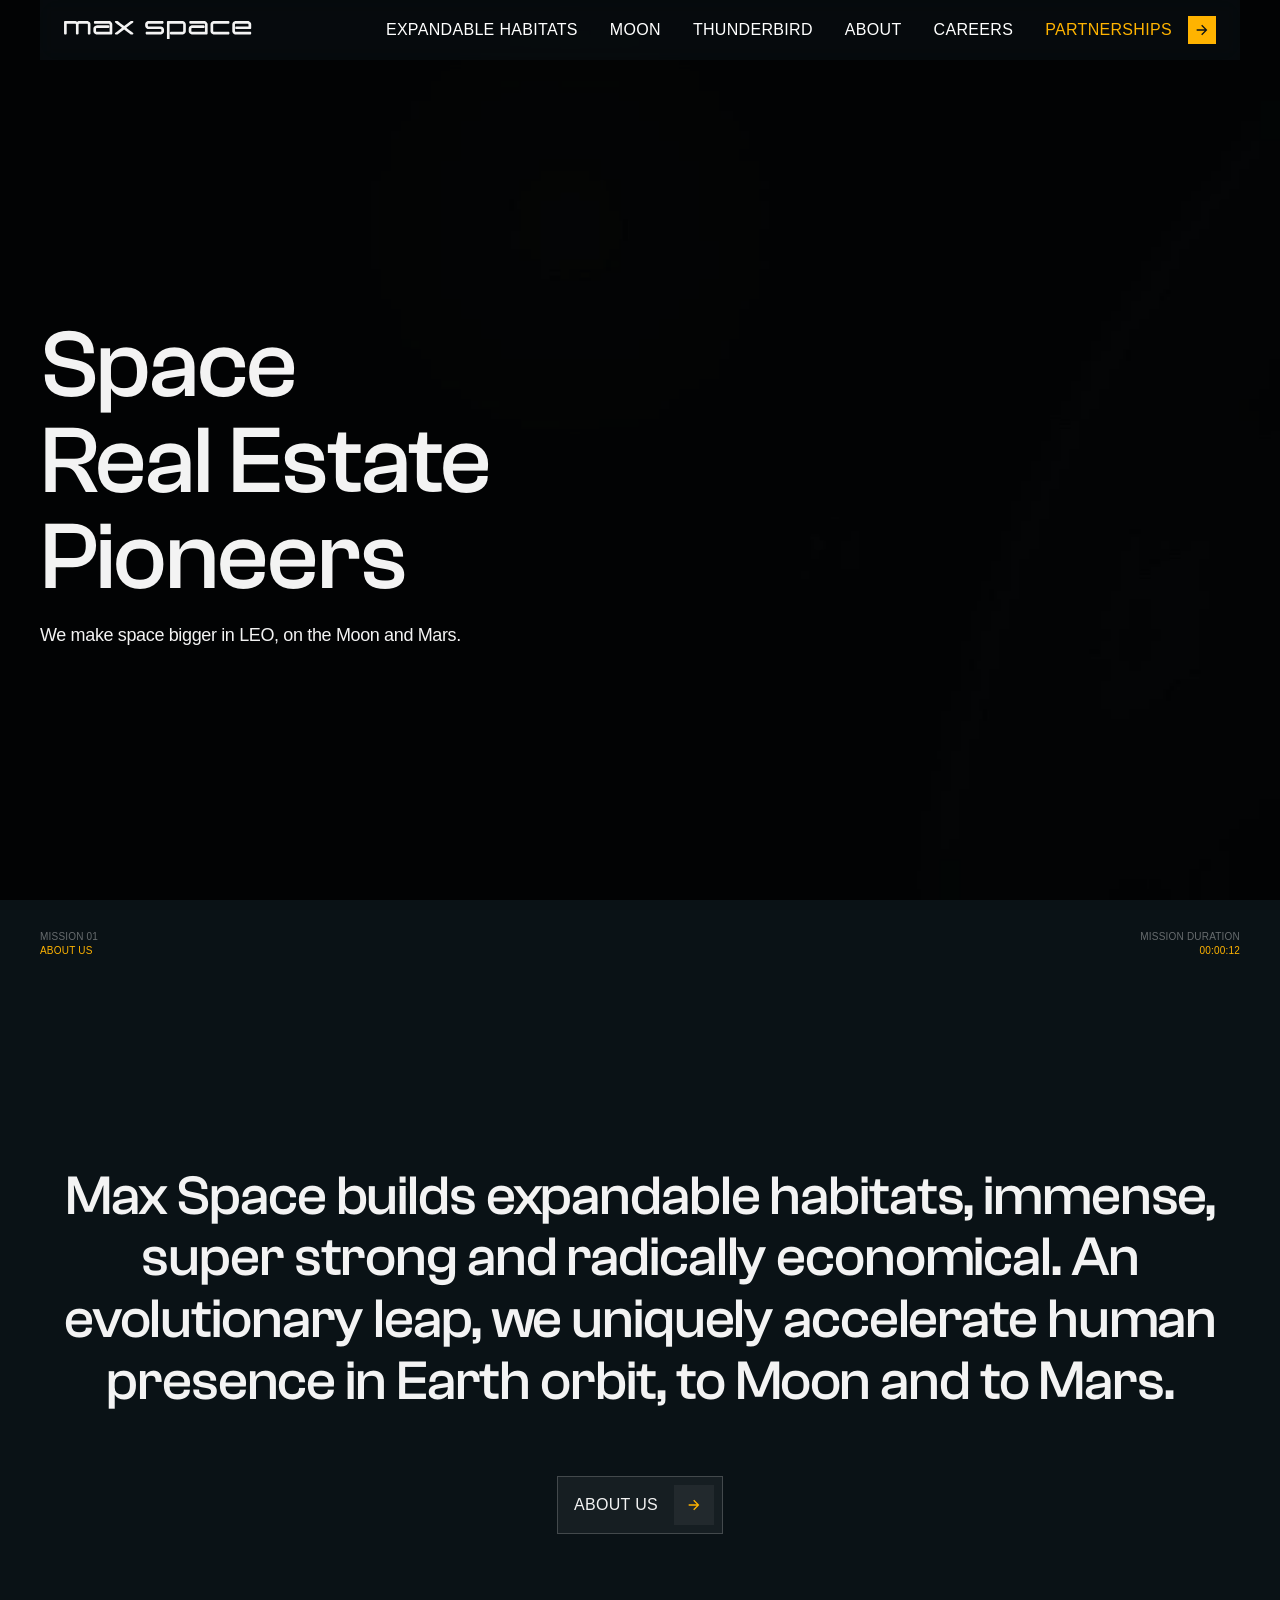
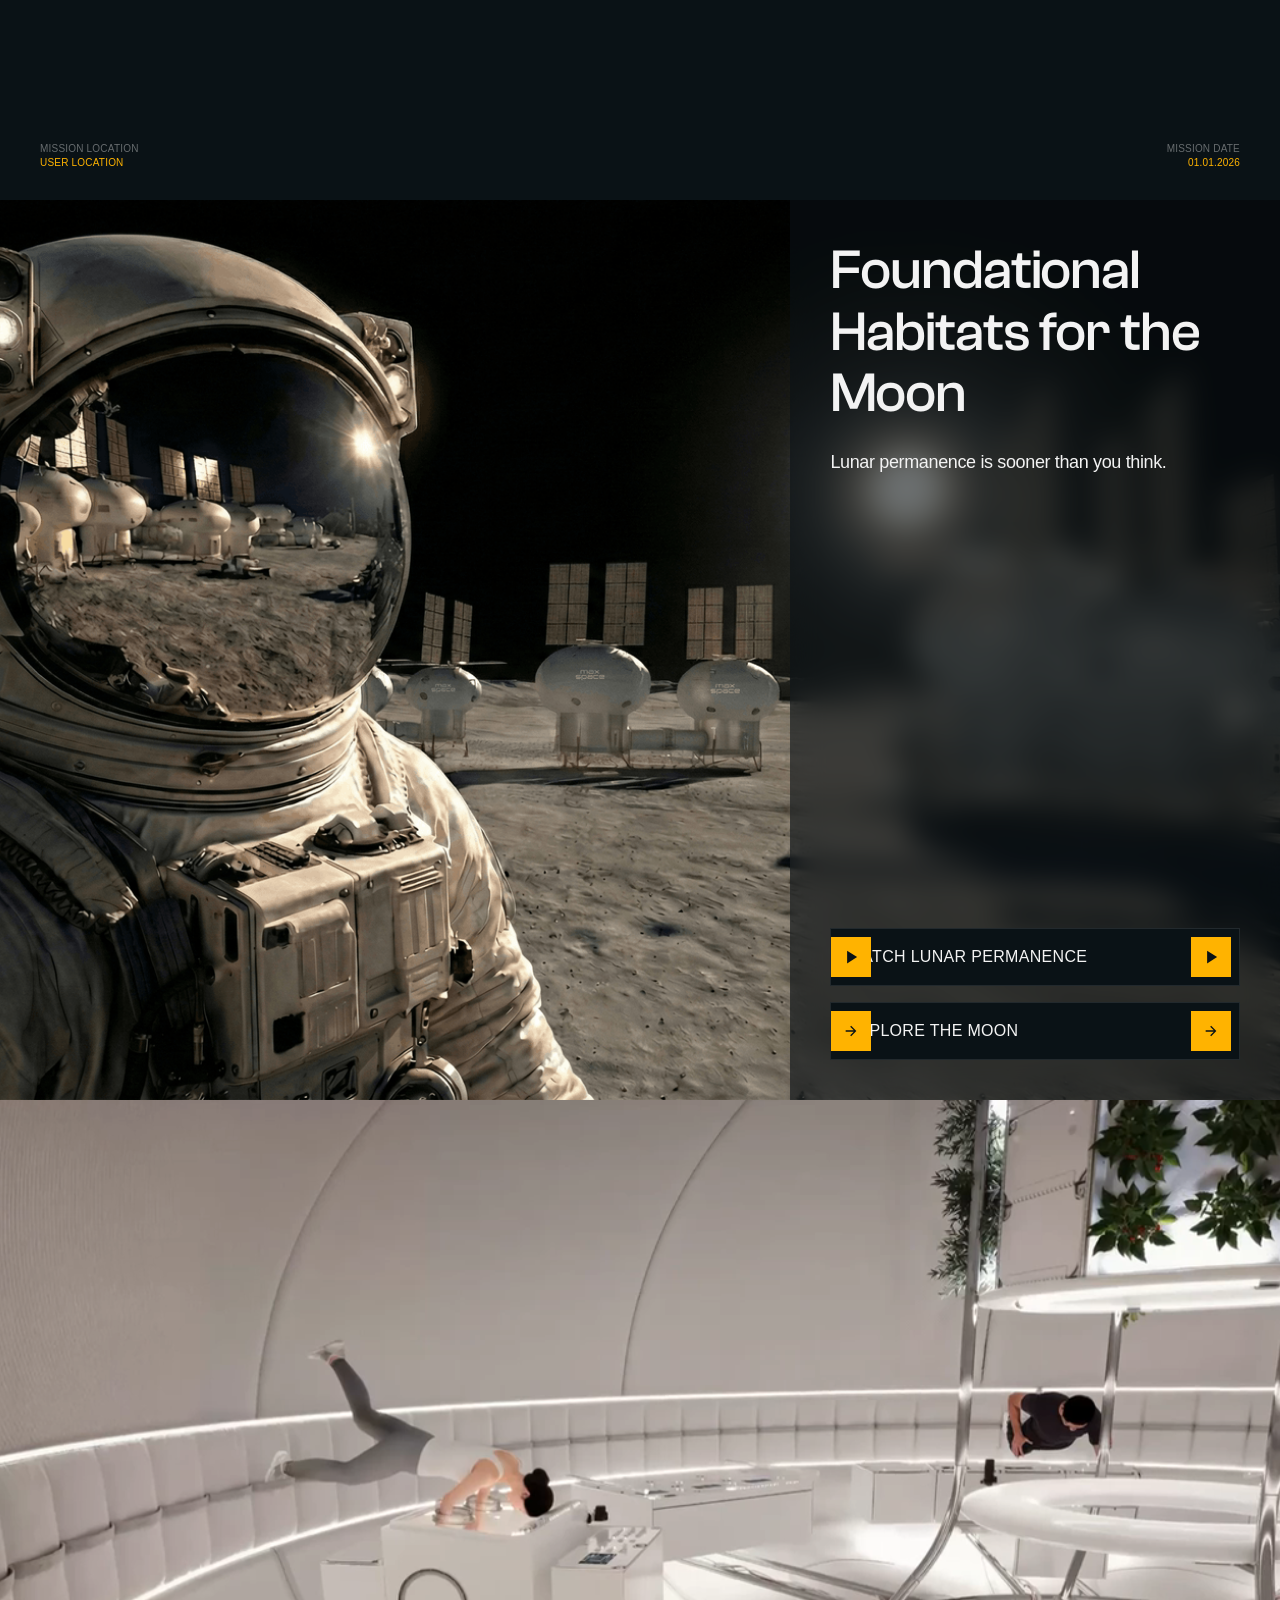
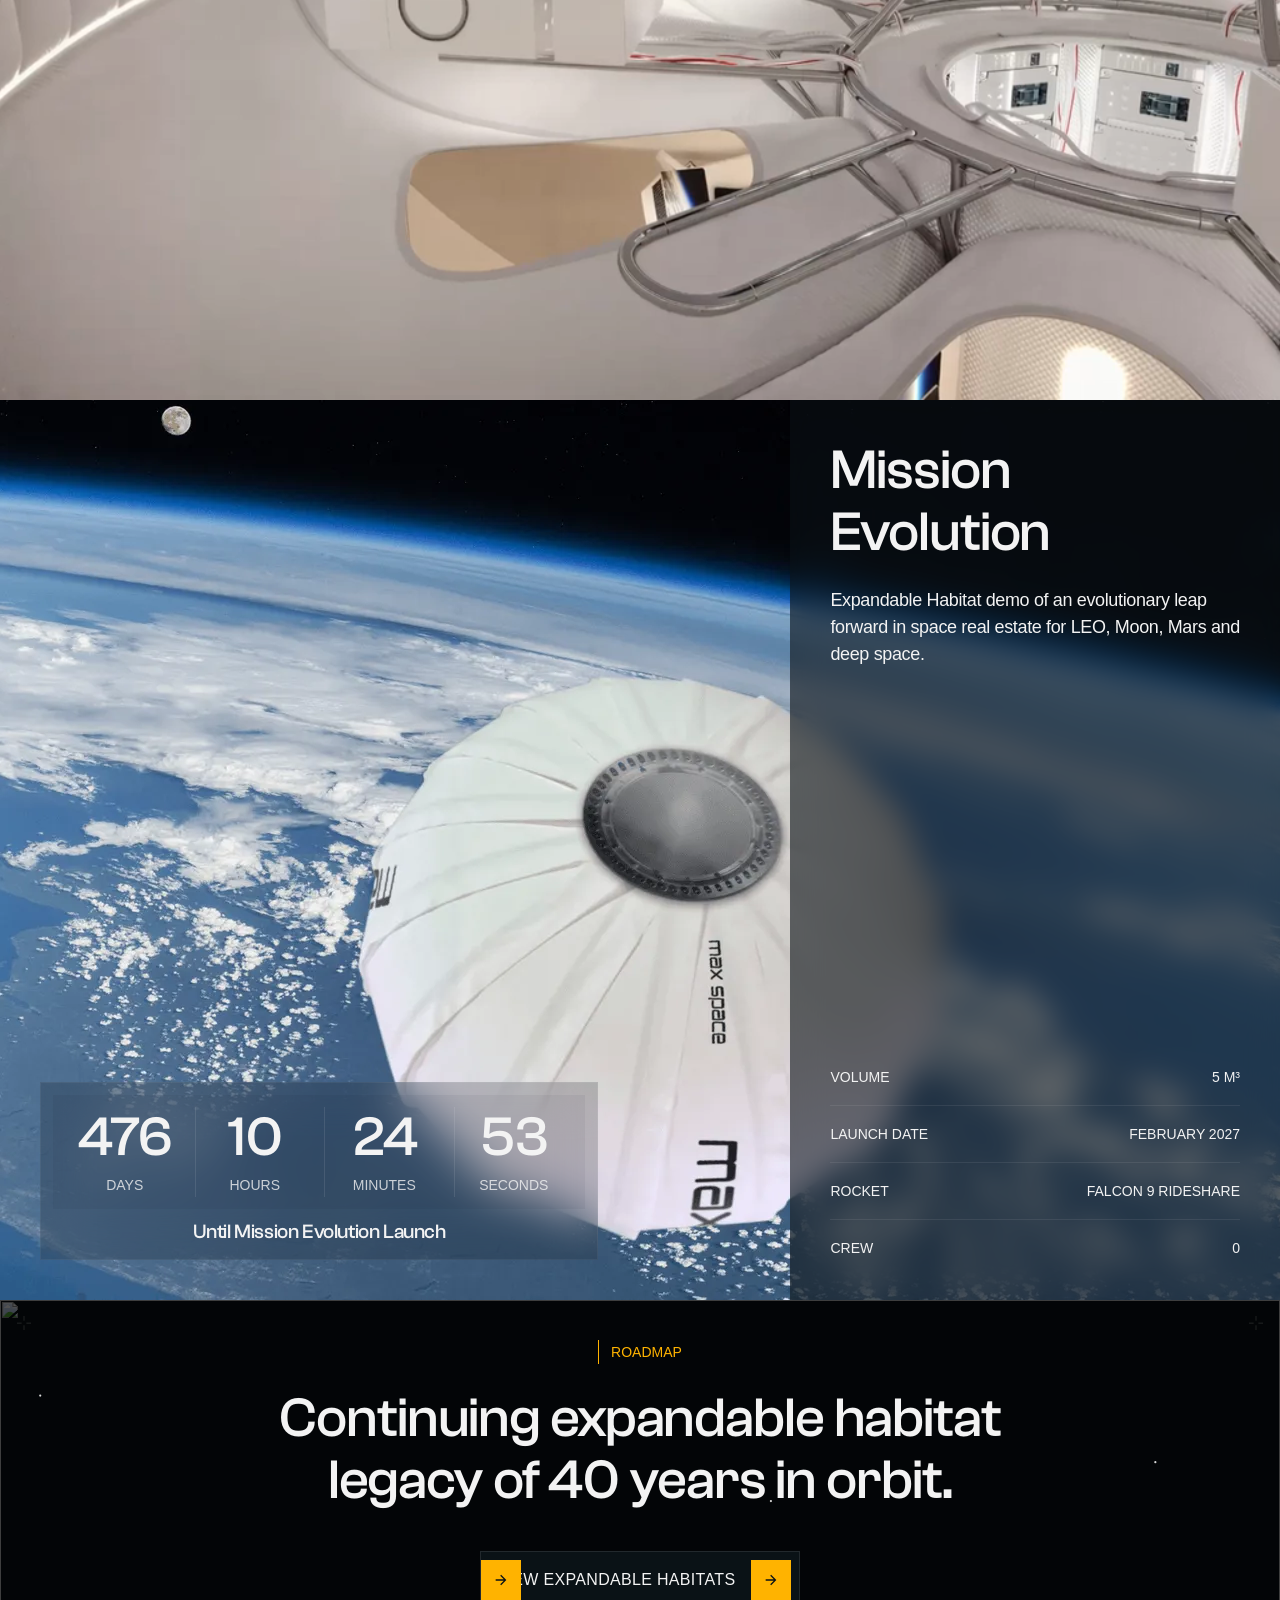
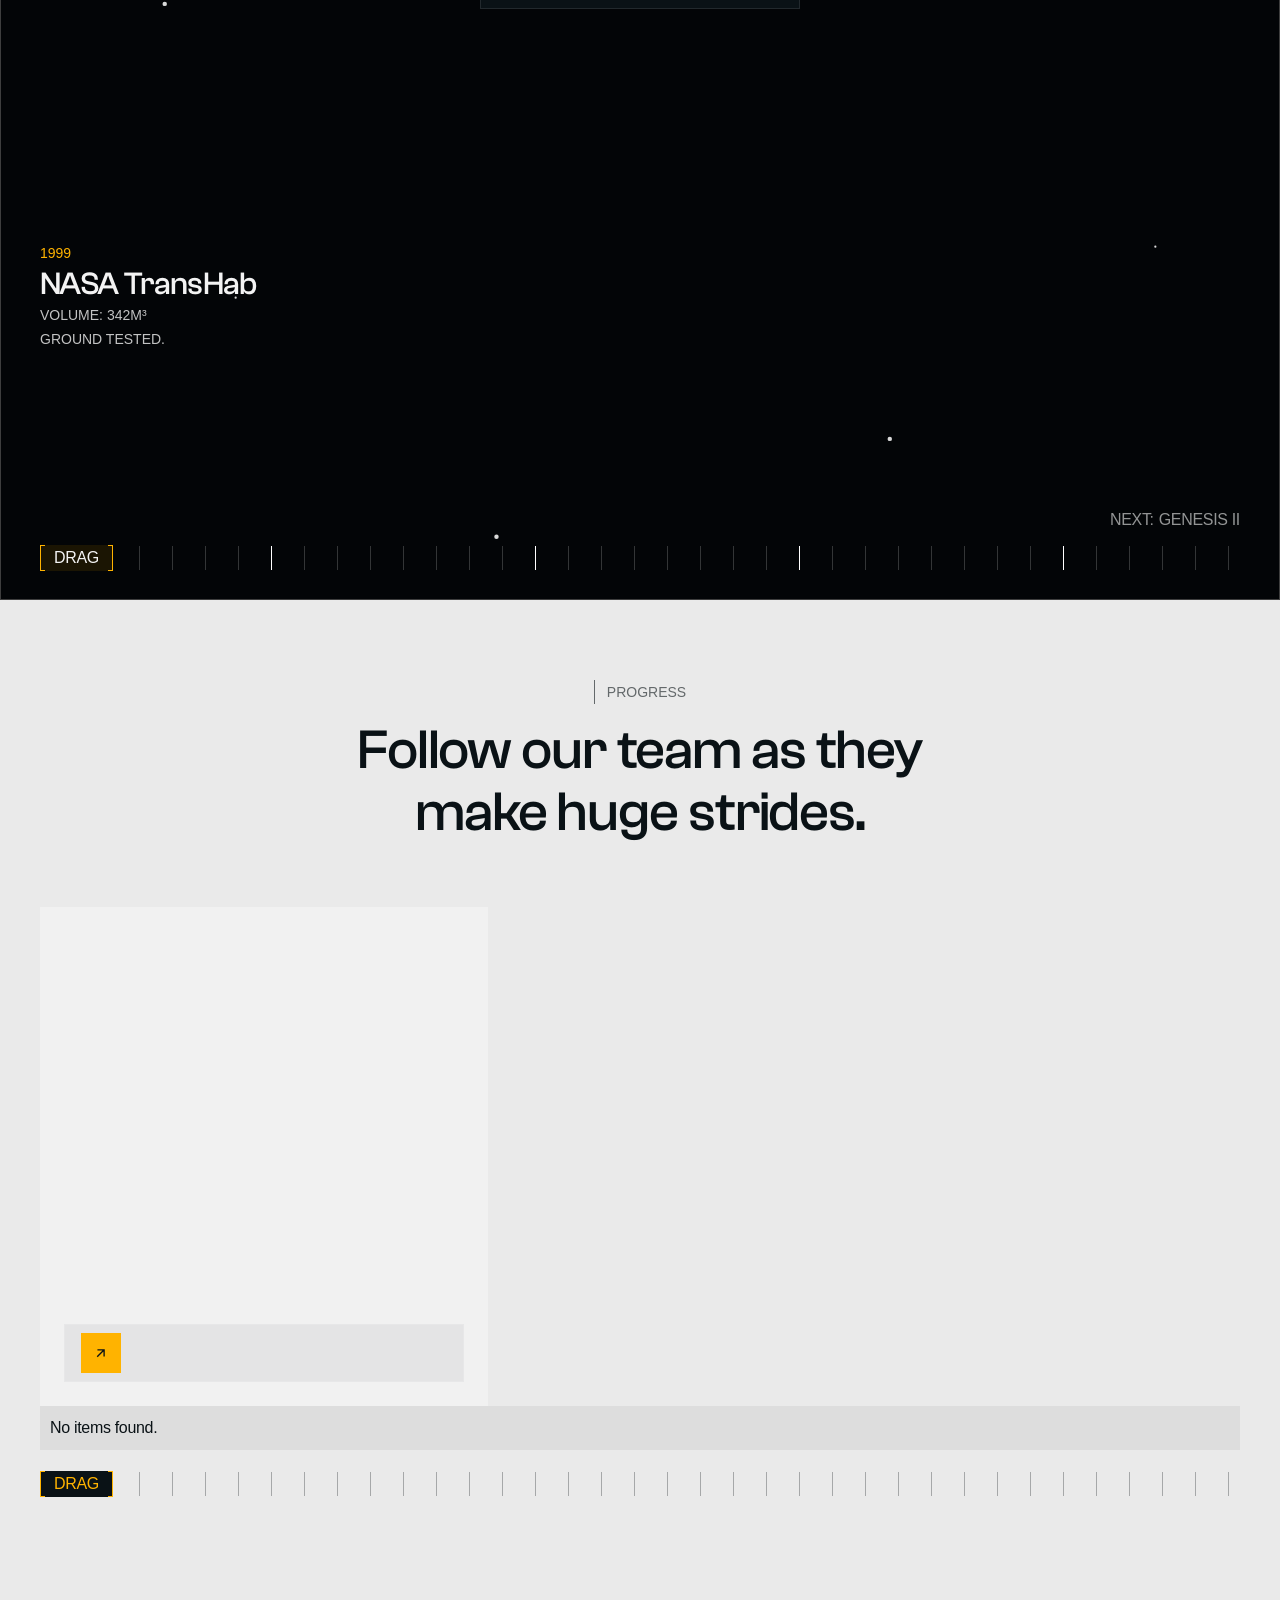
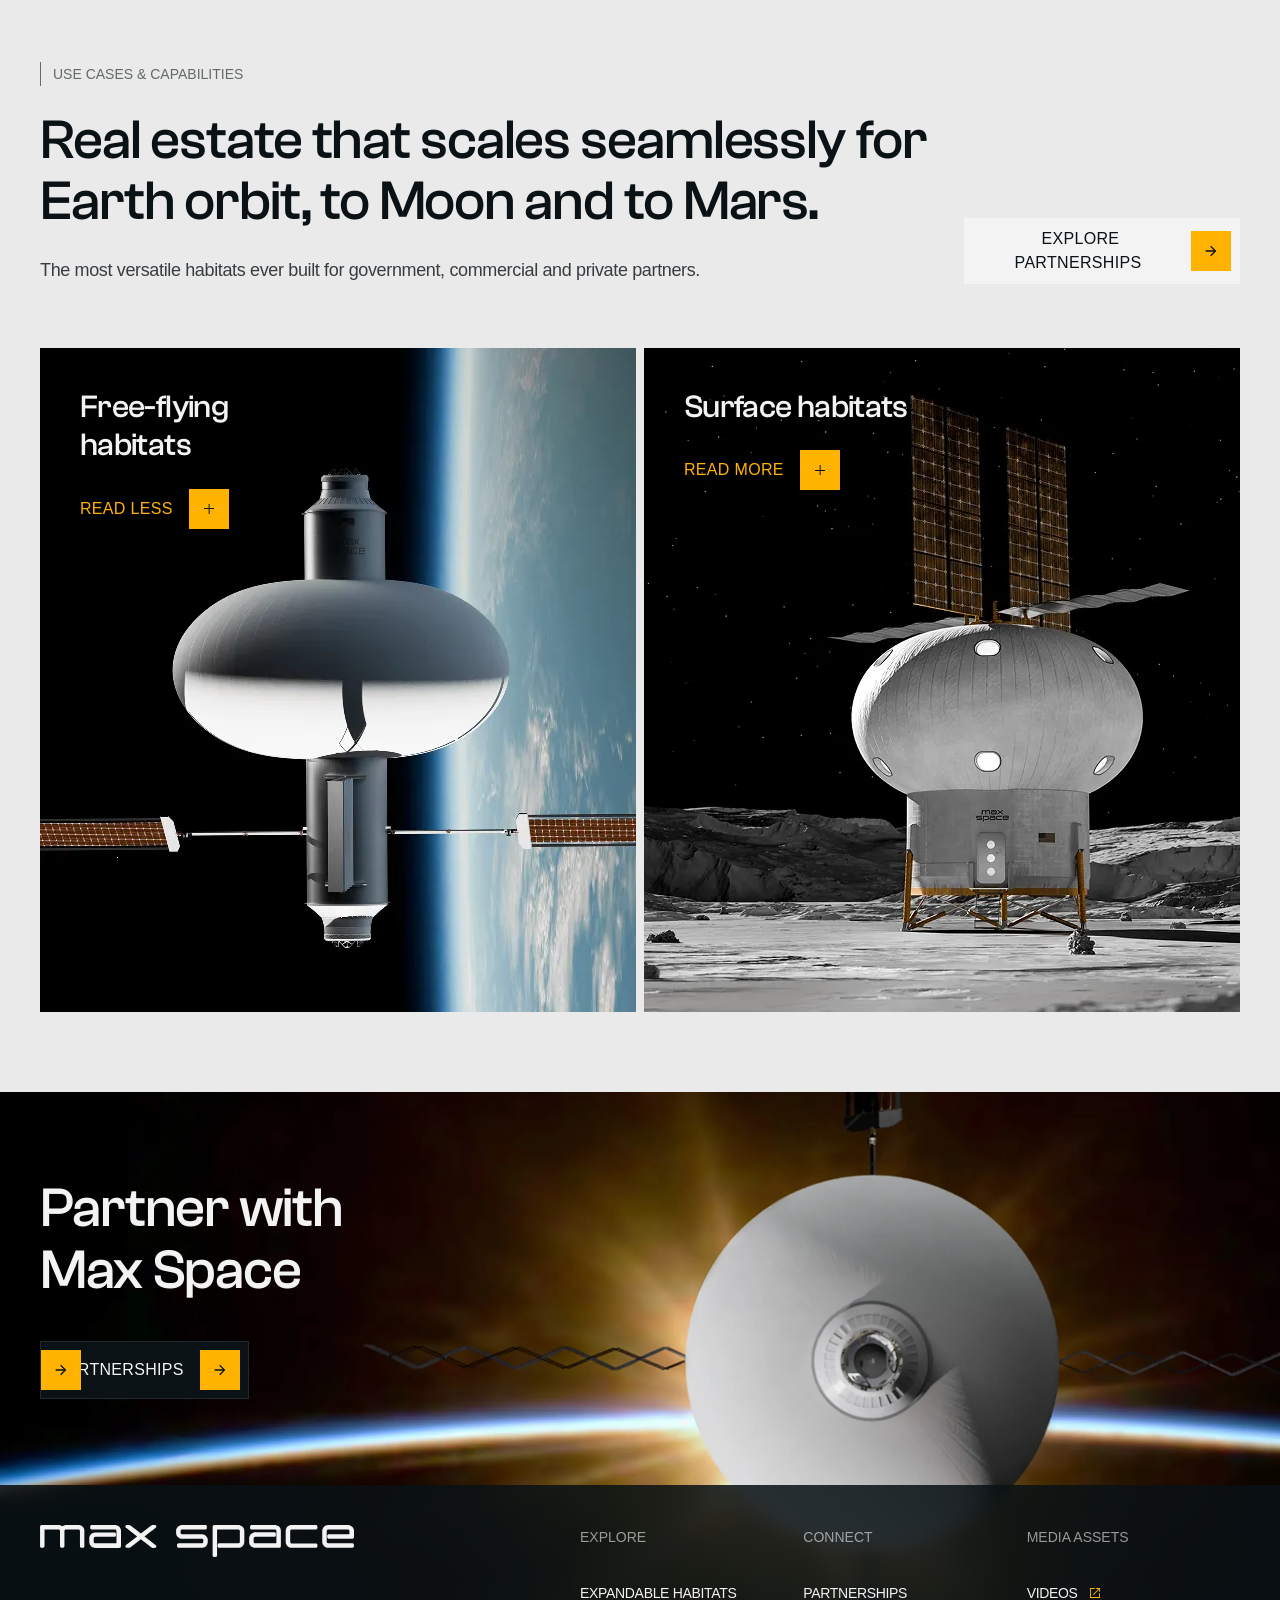
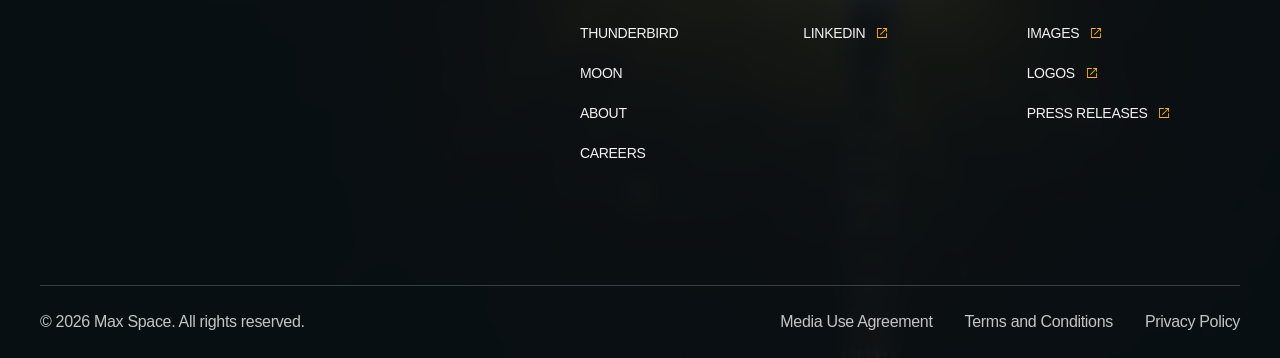
==== index.html @ 7fbaecd7 "Prepare Max Space Webflow export for Vercel" ====
<!DOCTYPE html><!--  This site was created in Webflow. https://webflow.com  --><!--  Last Published: Thu Jun 25 2026 14:49:27 GMT+0000 (Coordinated Universal Time)  -->
<html data-wf-page="690226e2c345fbfaa3d9b193" data-wf-site="690226e2c345fbfaa3d9b197" lang="en">
<head>
  <meta charset="utf-8">
  <title>Space Real Estate for LEO, Moon &amp; Mars | Max Space</title>
  <meta content="Max Space pioneers space real estate for LEO, Moon, and Mars. Its expandable habitats unlock massive habitable volume with radical economy." name="description">
  <meta content="Space Real Estate for LEO, Moon &amp; Mars | Max Space" property="og:title">
  <meta content="Max Space pioneers space real estate for LEO, Moon, and Mars. Its expandable habitats unlock massive habitable volume with radical economy." property="og:description">
  <meta content="https://cdn.prod.website-files.com/690226e2c345fbfaa3d9b197/694098cbd61cddf086d4fb40_Opengraph.png" property="og:image">
  <meta content="Space Real Estate for LEO, Moon &amp; Mars | Max Space" name="twitter:title">
  <meta content="Max Space pioneers space real estate for LEO, Moon, and Mars. Its expandable habitats unlock massive habitable volume with radical economy." name="twitter:description">
  <meta property="og:type" content="website">
  <meta content="summary_large_image" name="twitter:card">
  <meta content="width=device-width, initial-scale=1" name="viewport">
  <meta content="Webflow" name="generator">
  <link href="/css/normalize.css" rel="stylesheet" type="text/css">
  <link href="/css/webflow.css" rel="stylesheet" type="text/css">
  <link href="/css/max-space.webflow.css" rel="stylesheet" type="text/css">
  <link href="https://fonts.googleapis.com" rel="preconnect">
  <link href="https://fonts.gstatic.com" rel="preconnect" crossorigin="anonymous">
  <script src="https://ajax.googleapis.com/ajax/libs/webfont/1.6.26/webfont.js" type="text/javascript"></script>
  <script type="text/javascript">WebFont.load({  google: {    families: ["Inter:300,400,500,600,700","Space Mono:300,400,500,600,700"]  }});</script>
  <script type="text/javascript">!function(o,c){var n=c.documentElement,t=" w-mod-";n.className+=t+"js",("ontouchstart"in o||o.DocumentTouch&&c instanceof DocumentTouch)&&(n.className+=t+"touch")}(window,document);</script>
  <link href="/images/favicon.png" rel="shortcut icon" type="image/x-icon">
  <link href="/images/webclip.png" rel="apple-touch-icon">
  <link rel="stylesheet" href="https://unpkg.com/lenis@1.1.20/dist/lenis.css">
  <script src="https://unpkg.com/lenis@1.1.20/dist/lenis.min.js"></script>
  <style>
.swiper-button-lock{
display:none;
}
</style><!--  [Attributes by Finsweet] Number Count  -->
  <script defer="" src="https://cdn.jsdelivr.net/npm/@finsweet/attributes-numbercount@1/numbercount.js"></script>
  <script src="https://unpkg.com/@rive-app/canvas@2.11.0"></script>
  <link rel="stylesheet" href="https://cdn.jsdelivr.net/npm/swiper@11/swiper-bundle.min.css">
</head>
<body>
  <div class="contact-modal">
    <div class="contact-modal_box">
      <div class="contact-modal_link-wrapper">
        <h3 class="text-color-black">Contact</h3>
        <a href="mailto:partnerships@getmaxspace.com" class="contact-modal_link w-inline-block">
          <div class="contact-link-icon">
            <div class="icon-16x16 w-embed"><svg width="16" height="16" viewbox="0 0 16 16" fill="none" xmlns="http://www.w3.org/2000/svg">
                <path d="M1.99992 2H13.9999C14.3681 2 14.6666 2.29848 14.6666 2.66667V13.3333C14.6666 13.7015 14.3681 14 13.9999 14H1.99992C1.63173 14 1.33325 13.7015 1.33325 13.3333V2.66667C1.33325 2.29848 1.63173 2 1.99992 2ZM13.3333 4.82528L8.04778 9.55867L2.66659 4.81063V12.6667H13.3333V4.82528ZM3.00756 3.33333L8.04118 7.77467L13.0006 3.33333H3.00756Z" fill="#0A1216" fill-opacity="0.8"></path>
              </svg></div>
          </div>
          <div>partnerships@getmaxspace.com</div>
        </a>
      </div>
      <a data-wf--button--variant="black" data-w-id="87d012ed-ae08-1ca2-94eb-9e1f76463879" href="mailto:partnerships@getmaxspace.com" class="button w-variant-fd28c3c5-9e05-a622-783b-8019a6829ff4 w-inline-block">
        <div class="button-text">email us</div>
        <div class="button-icon-wrapper w-variant-fd28c3c5-9e05-a622-783b-8019a6829ff4 is-1">
          <div class="button-icon w-embed"><svg width="100%" height="100%" viewbox="0 0 16 16" fill="none" xmlns="http://www.w3.org/2000/svg">
              <path d="M10.7804 7.33131L7.20442 3.75531L8.14722 2.8125L13.3327 7.99798L8.14722 13.1834L7.20442 12.2406L10.7804 8.66465H2.66602V7.33131H10.7804Z" fill="currentColor"></path>
            </svg></div>
        </div>
        <div class="button-icon-wrapper w-variant-fd28c3c5-9e05-a622-783b-8019a6829ff4 is-2">
          <div class="button-icon w-embed"><svg width="100%" height="100%" viewbox="0 0 16 16" fill="none" xmlns="http://www.w3.org/2000/svg">
              <path d="M10.7804 7.33131L7.20442 3.75531L8.14722 2.8125L13.3327 7.99798L8.14722 13.1834L7.20442 12.2406L10.7804 8.66465H2.66602V7.33131H10.7804Z" fill="currentColor"></path>
            </svg></div>
        </div>
      </a>
      <div data-w-id="62286950-5e8d-cf3c-e355-ba0666c65eef" class="contact-modal_close-button">
        <div class="button-icon w-embed"><svg width="16" height="16" viewbox="0 0 16 16" fill="none" xmlns="http://www.w3.org/2000/svg">
            <path d="M7.99923 7.05767L11.2991 3.75781L12.2419 4.70062L8.94203 8.00047L12.2419 11.3003L11.2991 12.2431L7.99923 8.94327L4.69941 12.2431L3.75659 11.3003L7.05643 8.00047L3.75659 4.70062L4.69941 3.75781L7.99923 7.05767Z" fill="black"></path>
          </svg></div>
      </div>
    </div>
  </div>
  <div class="page-wrapper">
    <div class="global-styles w-embed">
      <style>
/* Make text look crisper and more legible in all browsers */
body {
  -webkit-font-smoothing: antialiased;
  -moz-osx-font-smoothing: grayscale;
  font-smoothing: antialiased;
  text-rendering: optimizeLegibility;
}
/* Focus state style for keyboard navigation for the focusable elements */
*[tabindex]:focus-visible,
  input[type="file"]:focus-visible {
   outline: 0.125rem solid #4d65ff;
   outline-offset: 0.125rem;
}
/* Set color style to inherit */
.inherit-color * {
    color: inherit;
}
/* Get rid of top margin on first element in any rich text element */
.w-richtext > :not(div):first-child, .w-richtext > div:first-child > :first-child {
  margin-top: 0 !important;
}
/* Get rid of bottom margin on last element in any rich text element */
.w-richtext>:last-child, .w-richtext ol li:last-child, .w-richtext ul li:last-child {
	margin-bottom: 0 !important;
}
/* Make sure containers never lose their center alignment */
.container-medium,.container-small, .container-large {
	margin-right: auto !important;
  margin-left: auto !important;
}
/* 
Make the following elements inherit typography styles from the parent and not have hardcoded values. 
Important: You will not be able to style for example "All Links" in Designer with this CSS applied.
Uncomment this CSS to use it in the project. Leave this message for future hand-off.
*/
/*
a,
.w-input,
.w-select,
.w-tab-link,
.w-nav-link,
.w-dropdown-btn,
.w-dropdown-toggle,
.w-dropdown-link {
  color: inherit;
  text-decoration: inherit;
  font-size: inherit;
}
*/
/* Apply "..." after 3 lines of text */
.text-style-3lines {
	display: -webkit-box;
	overflow: hidden;
	-webkit-line-clamp: 3;
	-webkit-box-orient: vertical;
}
/* Apply "..." after 2 lines of text */
.text-style-2lines {
	display: -webkit-box;
	overflow: hidden;
	-webkit-line-clamp: 2;
	-webkit-box-orient: vertical;
}
/* These classes are never overwritten */
.hide {
  display: none !important;
}
@media screen and (max-width: 991px) {
    .hide, .hide-tablet {
        display: none !important;
    }
}
  @media screen and (max-width: 767px) {
    .hide-mobile-landscape{
      display: none !important;
    }
}
  @media screen and (max-width: 479px) {
    .hide-mobile{
      display: none !important;
    }
}
.margin-0 {
  margin: 0rem !important;
}
.padding-0 {
  padding: 0rem !important;
}
.spacing-clean {
padding: 0rem !important;
margin: 0rem !important;
}
.margin-top {
  margin-right: 0rem !important;
  margin-bottom: 0rem !important;
  margin-left: 0rem !important;
}
.padding-top {
  padding-right: 0rem !important;
  padding-bottom: 0rem !important;
  padding-left: 0rem !important;
}
.margin-right {
  margin-top: 0rem !important;
  margin-bottom: 0rem !important;
  margin-left: 0rem !important;
}
.padding-right {
  padding-top: 0rem !important;
  padding-bottom: 0rem !important;
  padding-left: 0rem !important;
}
.margin-bottom {
  margin-top: 0rem !important;
  margin-right: 0rem !important;
  margin-left: 0rem !important;
}
.padding-bottom {
  padding-top: 0rem !important;
  padding-right: 0rem !important;
  padding-left: 0rem !important;
}
.margin-left {
  margin-top: 0rem !important;
  margin-right: 0rem !important;
  margin-bottom: 0rem !important;
}
.padding-left {
  padding-top: 0rem !important;
  padding-right: 0rem !important;
  padding-bottom: 0rem !important;
}
.margin-horizontal {
  margin-top: 0rem !important;
  margin-bottom: 0rem !important;
}
.padding-horizontal {
  padding-top: 0rem !important;
  padding-bottom: 0rem !important;
}
.margin-vertical {
  margin-right: 0rem !important;
  margin-left: 0rem !important;
}
.padding-vertical {
  padding-right: 0rem !important;
  padding-left: 0rem !important;
}
.roadmap-item.is-active .roadmap-item_bullet{
border: 1px solid var(--_colors---white);
}
.drag-pagination.is-white .drag-pagination_line{
background: var(--_colors---white-20);
}
.drag-pagination.is-white .drag-pagination_line:nth-child(1) {
  background: white;
}
.drag-pagination.is-white .drag-pagination_line:nth-child(8n + 1) {
  background: white;
}
ul.use-cases_card-list li::marker {
  color: var(--_colors---primary); /* Changes the bullet color to red */
  font-size: 1.5em; /* Increases the bullet size by 50% relative to the list item's font size */
}
use-cases_card:hover .read-more-button .icon.is-2{
transform: translate(-50%,-50%), rotateZ(90deg);
}
a{
color: unset;
text-decoration: unset;
}
.nav_container[style="background-color: rgba(0, 0, 0, 0)"] {
  /* your new styles go here */
  backdrop-filter: blur(0px);
}
.swiper-button-disabled{
opacity: 0.6;
}
</style>
      <style>
/*
  :root {
    --font-from: 24;
    --font-to: 30;
    --vw-from: calc(2560 / 100);
    --vw-to: calc(3200 / 100);
    --coefficient: calc((var(--font-to) - var(--font-from)) / (var(--vw-to) - var(--vw-from)));
    --base: calc((var(--font-from) - var(--vw-from) * var(--coefficient)) / 16);
  }
  html {
    font-size: calc(var(--base) * 1rem + var(--coefficient) * 1vw);
  }
  @media screen and (max-width: 2560px) {
    :root {
      --font-from: 18;
      --font-to: 24;
      --vw-from: calc(1920 / 100);
      --vw-to: calc(2560 / 100);
      }
  }
  @media screen and (max-width: 1920px) {
    :root {
      --font-from: 16;
      --font-to: 18;
      --vw-from: calc(1440 / 100);
      --vw-to: calc(1920 / 100);
      }
  }
  @media screen and (max-width: 1440px) {
    :root {
      --font-from: 14;
      --font-to: 16;
      --vw-from: calc(1280 / 100);
      --vw-to: calc(1440 / 100);
      }
  }
  @media screen and (max-width: 1280px) {
    :root {
      --font-from: 12;
      --font-to: 14;
      --vw-from: calc(768 / 100);
      --vw-to: calc(1280 / 100);
      }
  }
  @media screen and (max-width: 768px) {
    :root {
      --font-from: 14;
      --font-to: 16;
      --vw-from: calc(375 / 100);
      --vw-to: calc(768 / 100);
      }
  }
  @media screen and (max-width: 375px) {
    :root {
      --font-from: 12;
      --font-to: 16;
      --vw-from: calc(1 / 100);
      --vw-to: calc(375 / 100);
      }
  }
  */
</style>
    </div>
    <div class="w-embed">
      <style>
@media screen and (max-width: 1400px) {
  .drag-pagination-wrapper {
    display: flex;
  }
}
/*
@media screen and (min-width: 1440px) {
  .home-progress_list-wrapper.swiper-wrapper {
    display: flex;
    justify-content: center;
    align-items: center;
  }
}
*/
</style>
    </div>
    <div class="nav_fixed">
      <div data-w-id="396176c6-906a-9f74-c6d0-8a4663dfdea9" data-animation="default" data-collapse="medium" data-duration="400" data-easing="ease" data-easing2="ease" role="banner" class="nav_component w-nav">
        <div class="nav_container">
          <a href="/index.html" aria-current="page" class="nav_brand w-inline-block w--current">
            <div class="nav_brand-logo w-embed"><svg width="100%" height="100%" viewbox="0 0 189 19" fill="none" xmlns="http://www.w3.org/2000/svg">
                <path d="M118.951 0.00195312C119.133 0.00693026 119.314 0.0237047 119.494 0.0507812C119.554 0.0590471 119.615 0.0688356 119.676 0.0820312C120.439 0.242082 121.128 0.650114 121.635 1.24316C122.108 1.77982 122.398 2.45293 122.465 3.16504C122.471 3.25547 122.478 3.35466 122.483 3.45898L122.498 3.78613V9.78613C122.496 10.0084 122.484 10.2388 122.461 10.4727C122.453 10.5657 122.439 10.6584 122.421 10.75C122.281 11.4362 121.939 12.065 121.438 12.5547C120.938 13.0442 120.302 13.3727 119.613 13.4971C119.339 13.543 119.061 13.5668 118.783 13.5684H107.953C107.767 13.5684 107.576 13.5537 107.41 13.5537C107.225 13.5464 107.047 13.4834 106.897 13.374C106.772 13.2855 106.67 13.1682 106.599 13.0322C106.528 12.8965 106.49 12.7459 106.489 12.5928V11.8242C106.492 11.6753 106.529 11.5286 106.6 11.3975C106.676 11.2549 106.788 11.1341 106.924 11.0469C107.06 10.9598 107.216 10.9089 107.377 10.8994H107.458C107.606 10.8861 107.754 10.8867 107.92 10.8867H118.773C118.881 10.8903 118.989 10.8846 119.097 10.8711C119.289 10.8408 119.465 10.7452 119.595 10.5996C119.724 10.454 119.798 10.2678 119.806 10.0732V3.71484C119.808 3.6066 119.8 3.49844 119.782 3.3916C119.777 3.36505 119.766 3.33935 119.766 3.31445C119.743 3.22949 119.706 3.14847 119.659 3.07422C119.648 3.05607 119.634 3.03965 119.621 3.02148C119.55 2.92677 119.46 2.84836 119.355 2.79297C119.251 2.73762 119.136 2.70663 119.018 2.70117H106.155V18.0293C106.156 18.1565 106.131 18.2828 106.083 18.4004C106.035 18.5179 105.964 18.6247 105.874 18.7148C105.784 18.805 105.677 18.8769 105.56 18.9258C105.442 18.9746 105.317 18.9998 105.189 19H104.435C104.271 18.9984 104.109 18.9547 103.968 18.8721C103.826 18.7894 103.708 18.6712 103.626 18.5293C103.539 18.3774 103.492 18.206 103.488 18.0312V1.45117C103.488 1.27707 103.503 1.11113 103.503 0.945312V0.908203C103.517 0.674573 103.616 0.454086 103.782 0.289062C103.948 0.12419 104.169 0.0260254 104.402 0.0136719H104.416C104.585 0.00205477 104.758 0.00195312 104.938 0.00195312H118.951ZM44.7256 0.00390625C45.074 -0.00975208 45.4231 0.0180035 45.7646 0.0878906C46.3709 0.220134 46.9318 0.510003 47.3906 0.927734C47.8493 1.3454 48.1896 1.87671 48.3779 2.46777C48.3961 2.52904 48.4112 2.58081 48.4277 2.63379C48.5122 2.91966 48.5516 3.21766 48.543 3.51562V5.97852L48.541 12.1641V12.3301C48.5443 12.647 48.5475 13.0054 48.2539 13.3008C48.1696 13.3874 48.0684 13.456 47.957 13.5029C47.7295 13.5812 47.488 13.6128 47.248 13.5947H33.3418C33.0442 13.5967 32.7465 13.5752 32.4521 13.5312H32.4043C31.725 13.4084 31.0974 13.0877 30.5996 12.6094C30.1018 12.1311 29.7563 11.5167 29.6064 10.8428C29.5799 10.7201 29.5531 10.5759 29.5332 10.4102C29.5182 10.2813 29.511 10.1512 29.5117 10.0215V7.92871C29.5137 7.77501 29.5239 7.62128 29.543 7.46875C29.5562 7.36751 29.5729 7.26911 29.5928 7.17285C29.6127 7.0768 29.6359 6.9824 29.6641 6.88965C29.7893 6.46699 29.9957 6.07217 30.2705 5.72754C30.4333 5.52291 30.6162 5.33499 30.8174 5.16797C31.3588 4.72062 32.0262 4.45299 32.7266 4.40039C32.7929 4.38716 32.8756 4.38672 32.9287 4.38672H44.583C44.7324 4.39158 44.8786 4.43239 45.0088 4.50586C45.0337 4.52078 45.0588 4.53616 45.082 4.55273C45.2028 4.63651 45.3023 4.74757 45.3721 4.87695C45.4419 5.00643 45.4798 5.15081 45.4834 5.29785C45.4933 5.467 45.4941 5.6511 45.4941 5.8418V6.03809C45.4934 6.13796 45.4789 6.23777 45.4521 6.33398C45.3927 6.54091 45.2666 6.72229 45.0938 6.85059C44.9208 6.97889 44.7104 7.04709 44.4951 7.04395H33.4561C33.287 7.04395 33.1046 7.04865 32.8809 7.05859C32.7217 7.07413 32.5719 7.14362 32.457 7.25488C32.3 7.40089 32.2026 7.59992 32.1836 7.81348V9.97656C32.1797 10.0806 32.1918 10.1846 32.2188 10.2852C32.2676 10.4521 32.3667 10.5998 32.5029 10.708C32.6394 10.8162 32.8066 10.8802 32.9805 10.8896H45.8242V3.43457C45.8052 3.24159 45.7178 3.0612 45.5781 2.92676C45.4382 2.79228 45.2543 2.71151 45.0605 2.7002H31.585C31.3859 2.7002 31.188 2.69239 31.0039 2.69238C30.7569 2.68622 30.5212 2.58411 30.3477 2.4082L30.3369 2.39648C30.1697 2.22137 30.0739 1.99014 30.0693 1.74805V1.10938C30.0592 0.958201 30.08 0.805826 30.1309 0.663086C30.1816 0.520568 30.261 0.389912 30.3643 0.279297C30.4149 0.231164 30.4708 0.188081 30.5303 0.151367C30.679 0.0644413 30.8466 0.0140832 31.0186 0.00390625H44.7256ZM67.707 0.00390625H68.8057C68.9473 -0.00234994 69.0891 0.0244308 69.2188 0.0820312C69.3483 0.139632 69.4625 0.226638 69.5527 0.335938C69.6245 0.422682 69.6783 0.522861 69.71 0.630859C69.7416 0.739003 69.7509 0.852982 69.7373 0.964844C69.72 1.09675 69.6758 1.22379 69.6074 1.33789C69.5389 1.4521 69.4472 1.55149 69.3389 1.62891L69.2754 1.67676L69.2529 1.69629L69.2109 1.72852L68.6729 2.1416L68.4678 2.30762L67.0703 3.38281L65.8037 4.35742L62.6406 6.79199L64.1729 7.9707L64.7764 8.43164L65.4404 8.94824L66.1045 9.46387L67.6523 10.667L69.208 11.8652H69.2197L69.2305 11.874C69.3167 11.9385 69.3992 12.0082 69.4766 12.083C69.4931 12.0996 69.5117 12.1178 69.5283 12.1377C69.6087 12.2351 69.666 12.3493 69.6973 12.4717C69.7285 12.5942 69.7329 12.7225 69.709 12.8467C69.6933 12.9647 69.652 13.0783 69.5879 13.1787C69.5511 13.2391 69.5073 13.295 69.457 13.3447C69.4232 13.3767 69.3857 13.4052 69.3467 13.4307C69.2891 13.4703 69.2268 13.5023 69.1611 13.5264C69.0936 13.5499 69.0234 13.565 68.9521 13.5713C68.8592 13.5796 68.7561 13.5898 68.6416 13.5898H67.5527C67.2208 13.5886 66.8999 13.4711 66.6455 13.2578L66.4961 13.1416L66.418 13.082L64.7363 11.7871L60.4453 8.48828L56.4336 11.585L54.4424 13.123L54.3809 13.1719L54.2881 13.2451C54.22 13.2984 54.1477 13.3466 54.0732 13.3906C53.9909 13.4395 53.9039 13.4803 53.8135 13.5117C53.693 13.5547 53.5654 13.5771 53.4375 13.5781H53.2725C52.8377 13.5781 52.4025 13.5684 51.9893 13.5684C51.8337 13.5643 51.6816 13.5179 51.5508 13.4336C51.42 13.3493 51.3151 13.2298 51.2471 13.0898C51.1552 12.9213 51.1238 12.726 51.1582 12.5371C51.1927 12.3482 51.291 12.1771 51.4365 12.0518L51.4609 12.0303C51.5488 11.9623 51.6404 11.8755 51.7432 11.7959C52.9413 10.8743 54.1397 9.952 55.3379 9.0293L56.0303 8.49609L58.2461 6.79883L55.0127 4.30859L53.5098 3.14746L52.0039 1.98535L51.6719 1.72949L51.4609 1.56348C51.3922 1.50613 51.3327 1.43858 51.2842 1.36328L51.2754 1.34863C51.2068 1.23488 51.1646 1.10679 51.1514 0.974609C51.1382 0.842274 51.1544 0.708214 51.1992 0.583008C51.24 0.473089 51.3025 0.372565 51.3828 0.287109C51.4632 0.201615 51.5597 0.132534 51.667 0.0849609L51.7354 0.0556641L51.7871 0.0390625H51.7998C51.8906 0.0121391 51.9854 6.91757e-05 52.0801 0.00390625H53.332C53.6677 -0.0011108 53.9946 0.111478 54.2559 0.322266L55.584 1.34473L55.9805 1.65039L57.0078 2.44336L59.4824 4.36035L60.4414 5.10059L64.1572 2.24414L64.708 1.82129L65.2578 1.39648L65.6543 1.09375L66.1992 0.675781C66.3252 0.578005 66.4526 0.478336 66.5752 0.378906C66.6283 0.336256 66.6839 0.29657 66.7412 0.259766C67.0295 0.0782272 67.3667 -0.0112027 67.707 0.00390625ZM165.067 0.00683594C165.369 0.00517743 165.681 0.00298822 165.953 0.216797C165.984 0.240902 166.013 0.267227 166.041 0.294922C166.177 0.430149 166.267 0.604305 166.3 0.792969C166.31 0.849561 166.318 0.906629 166.323 0.963867L166.335 1.13672V1.54688C166.351 1.78056 166.305 2.01444 166.199 2.22363C166.16 2.29439 166.11 2.35909 166.053 2.41602C166.028 2.44105 166.001 2.465 165.974 2.4873C165.7 2.70472 165.382 2.70508 165.075 2.70508H150.803C150.596 2.71443 150.399 2.8014 150.253 2.94824C150.106 3.09502 150.02 3.29091 150.011 3.49805V10.124C150.018 10.276 150.068 10.4231 150.153 10.5488C150.224 10.6528 150.318 10.7391 150.427 10.8018C150.536 10.8643 150.657 10.9014 150.782 10.9102H164.85C165.016 10.9102 165.182 10.9219 165.348 10.9219H165.521C165.669 10.943 165.81 10.9994 165.932 11.0859C166.054 11.1725 166.153 11.2871 166.222 11.4199C166.288 11.546 166.324 11.6858 166.325 11.8281V12.6064C166.325 12.6722 166.318 12.7383 166.305 12.8027C166.258 13.0215 166.139 13.2179 165.966 13.3594C165.793 13.5009 165.576 13.5794 165.353 13.5811H151.019C150.748 13.5784 150.477 13.5562 150.21 13.5146C149.532 13.3952 148.903 13.0785 148.403 12.6045C147.903 12.1303 147.554 11.519 147.398 10.8477C147.335 10.5599 147.302 10.2655 147.301 9.9707V3.59668C147.3 3.23401 147.353 2.87245 147.458 2.52539C147.471 2.47733 147.488 2.42922 147.505 2.38281C147.781 1.59262 148.328 0.925268 149.049 0.499023L149.161 0.427734C149.352 0.32429 149.552 0.238457 149.759 0.171875C150.055 0.0777551 150.362 0.0228505 150.673 0.00683594H165.067ZM10.9502 0.00292969C11.1554 0.00033193 11.3608 0.0113042 11.5645 0.0371094C11.99 0.0925702 12.4021 0.223642 12.7822 0.422852C12.9712 0.522126 13.1509 0.638089 13.3184 0.770508C13.7526 0.421946 14.2658 0.184999 14.8125 0.0791016C15.0045 0.0409398 15.199 0.0162737 15.3945 0.00585938H22.833C22.984 0.00585938 23.1504 0.00723045 23.3164 0.0205078C23.4976 0.0334981 23.6778 0.0588566 23.8555 0.0966797C23.9633 0.119915 24.07 0.146494 24.1729 0.179688C24.8513 0.398529 25.4476 0.818189 25.8828 1.38281C26.2637 1.87703 26.5055 2.46254 26.5859 3.07812L26.5654 3.34375V12.666C26.5593 12.7996 26.5249 12.9303 26.4648 13.0498C26.4048 13.1693 26.3203 13.2747 26.2168 13.3594C26.149 13.4142 26.0748 13.4607 25.9951 13.4961C25.9419 13.5193 25.886 13.5368 25.8291 13.5488C25.7709 13.5622 25.711 13.5685 25.6514 13.5684H24.874C24.7888 13.5665 24.704 13.5537 24.6221 13.5303C24.4457 13.4766 24.2881 13.3731 24.1689 13.2324C24.05 13.0918 23.9741 12.9199 23.9502 12.7373V12.709C23.9409 12.6413 23.9353 12.5732 23.9336 12.5049V3.53125C23.9299 3.34502 23.8639 3.1646 23.7471 3.01953C23.6303 2.87477 23.4689 2.7728 23.2881 2.72949H23.2578C23.2229 2.72223 23.187 2.71738 23.1514 2.71582H15.3994C15.2155 2.72168 15.0392 2.79119 14.9004 2.91211C14.7616 3.03309 14.6686 3.19835 14.6377 3.37988C14.6311 3.41631 14.6231 3.44785 14.623 3.49414V12.6113C14.6212 12.6748 14.6132 12.7378 14.5996 12.7998C14.5426 13.0521 14.3894 13.2725 14.1729 13.4141C14.0286 13.5084 13.8608 13.5603 13.6885 13.5635C13.4213 13.5635 13.1575 13.5635 12.9053 13.5635C12.6566 13.5572 12.4197 13.4565 12.2432 13.2812C12.0667 13.106 11.9641 12.8697 11.9561 12.6211V3.40527C11.9334 3.23738 11.858 3.08077 11.7412 2.95801C11.6245 2.83529 11.4722 2.75171 11.3057 2.7207C11.2733 2.71342 11.2399 2.70788 11.207 2.7041H2.68164V12.3633C2.67998 12.6801 2.68039 12.9843 2.38867 13.2812C2.09663 13.5783 1.74106 13.5791 1.40918 13.5791H0.975586C0.722627 13.5742 0.481008 13.4725 0.299805 13.2959C0.118696 13.1193 0.0114122 12.8806 0 12.6279V1.42285C2.14049e-05 1.26206 0.0146351 1.10623 0.0146484 0.957031V0.886719C0.0287948 0.654866 0.128626 0.436618 0.293945 0.273438C0.459348 0.110192 0.679003 0.0139652 0.911133 0.00292969H10.9502ZM140.6 0.00488281C140.954 -0.00806799 141.309 0.0246943 141.655 0.101562C141.949 0.17338 142.233 0.27849 142.503 0.415039C142.614 0.471467 142.722 0.532931 142.823 0.597656L142.925 0.665039C143.645 1.17574 144.151 1.93436 144.347 2.79492C144.375 2.90868 144.393 3.02466 144.401 3.1416V3.32129L144.411 3.37207V12.1152C144.411 12.2778 144.401 12.4523 144.401 12.6514C144.394 12.8325 144.335 13.008 144.232 13.1572C144.129 13.3064 143.986 13.424 143.819 13.4951C143.705 13.5444 143.583 13.5717 143.459 13.5762H129.251C128.938 13.5797 128.626 13.5582 128.316 13.5127C127.81 13.4292 127.329 13.2354 126.906 12.9443C126.484 12.6531 126.13 12.2716 125.872 11.8281C125.73 11.5898 125.618 11.3346 125.54 11.0684C125.513 10.9787 125.492 10.8872 125.474 10.7959C125.455 10.7047 125.442 10.6114 125.432 10.5186C125.407 10.3232 125.394 10.1265 125.391 9.92969V7.98438C125.392 7.8181 125.402 7.65158 125.421 7.48633C125.497 6.80865 125.769 6.16768 126.205 5.64355C126.641 5.11935 127.222 4.73458 127.875 4.53711C128.175 4.44052 128.486 4.38463 128.801 4.37109H140.265C140.5 4.3569 140.735 4.40956 140.941 4.52246C140.961 4.53569 140.981 4.54763 140.999 4.5625C141.039 4.59168 141.077 4.62343 141.112 4.6582C141.227 4.77078 141.309 4.91256 141.352 5.06738L141.366 5.12793C141.393 5.26899 141.405 5.41307 141.401 5.55664V5.79883C141.403 5.90322 141.391 6.00102 141.391 6.08887V6.16211C141.389 6.18925 141.386 6.21642 141.381 6.24316C141.346 6.44575 141.246 6.63204 141.097 6.77344C140.947 6.91475 140.756 7.00414 140.552 7.02832H140.523C140.456 7.03763 140.387 7.04318 140.319 7.04492H129.339C129.16 7.04492 128.968 7.04991 128.772 7.06152C128.726 7.0639 128.679 7.07353 128.635 7.08984C128.475 7.15113 128.339 7.25972 128.242 7.40039C128.194 7.47015 128.157 7.547 128.132 7.62793C128.116 7.68242 128.103 7.73803 128.094 7.79395C128.085 7.84481 128.081 7.89657 128.081 7.94824V9.98926C128.08 10.0806 128.092 10.172 128.117 10.2598V10.2734C128.125 10.3017 128.136 10.3295 128.147 10.3564C128.166 10.396 128.185 10.4341 128.205 10.4688C128.275 10.5898 128.375 10.6914 128.495 10.7637C128.615 10.8359 128.751 10.8773 128.891 10.8828H141.711V3.85547C141.711 3.68784 141.703 3.52828 141.688 3.37891C141.671 3.25228 141.619 3.1327 141.54 3.03223C141.468 2.9361 141.377 2.8561 141.271 2.79883C141.166 2.74157 141.049 2.70807 140.93 2.7002H127.442C127.268 2.7002 127.094 2.69044 126.928 2.69043H126.861C126.684 2.68415 126.512 2.62849 126.365 2.5293C126.219 2.43011 126.103 2.29079 126.031 2.12891C125.982 2.01749 125.957 1.89703 125.955 1.77539V0.942383C125.958 0.757732 126.016 0.578266 126.121 0.426758C126.209 0.299781 126.326 0.195326 126.462 0.12207C126.598 0.04881 126.75 0.00844316 126.904 0.00488281H140.6ZM85.3486 0.0224609H99.1152C99.2936 0.0293546 99.4665 0.0869728 99.6133 0.188477C99.7353 0.271102 99.8363 0.38155 99.9072 0.510742C99.9781 0.639974 100.017 0.784287 100.021 0.931641V1.76172C100.021 1.87097 100.001 1.97956 99.9629 2.08203C99.8945 2.2628 99.7735 2.41934 99.6152 2.53027C99.4569 2.64117 99.2685 2.70157 99.0752 2.7041H85.0469C84.8491 2.71346 84.6611 2.79426 84.5186 2.93164C84.376 3.06903 84.2882 3.25387 84.2715 3.45117V4.71094C84.284 4.90616 84.3726 5.0884 84.5176 5.21973C84.6358 5.33577 84.7895 5.40936 84.9541 5.42773L85.0781 5.43945C85.1959 5.45106 85.3186 5.45117 85.4844 5.45117H96.709C96.9313 5.45117 97.1887 5.4546 97.4492 5.47949C98.1679 5.55731 98.8455 5.85504 99.3887 6.33203C99.9317 6.80904 100.314 7.44198 100.484 8.14453L100.52 8.29102V8.32715C100.623 9.13392 100.62 9.95079 100.511 10.7568C100.362 11.4497 100.007 12.0816 99.4941 12.5703C98.9809 13.059 98.3321 13.382 97.6328 13.4971C97.3766 13.537 97.1177 13.5568 96.8584 13.5566H83.3271C83.0019 13.5566 82.6616 13.522 82.3994 13.2598C82.1372 12.9975 82.1074 12.6869 82.1074 12.3799V11.9883C82.0964 11.7763 82.1381 11.565 82.2285 11.373C82.2711 11.2888 82.3273 11.2118 82.3945 11.1455C82.5131 11.0414 82.6517 10.9619 82.8018 10.9131C82.9518 10.8643 83.1104 10.8469 83.2676 10.8613H97.0576C97.2189 10.8612 97.3768 10.814 97.5117 10.7256C97.6466 10.6372 97.7529 10.5111 97.8174 10.3633C97.8628 10.2643 97.8871 10.1567 97.8887 10.0479V9.70801C97.9003 9.42586 97.9036 9.17669 97.8887 8.92773C97.8898 8.78758 97.8525 8.64999 97.7812 8.5293C97.7099 8.40853 97.6068 8.30885 97.4834 8.24219C97.4454 8.2207 97.4053 8.19952 97.3623 8.17969C97.2538 8.13556 97.1376 8.11293 97.0205 8.11328H84.8838C84.5687 8.10409 84.2567 8.04808 83.958 7.94727C83.4606 7.78046 83.0065 7.50393 82.6299 7.13867C81.9804 6.51143 81.6021 5.65453 81.5762 4.75195C81.5629 4.33876 81.5629 3.90229 81.5762 3.37793C81.5861 3.0388 81.6468 2.70279 81.7568 2.38184C81.7867 2.29061 81.8222 2.20451 81.8604 2.11328C81.8985 2.02214 81.9416 1.93931 81.9863 1.85645C82.226 1.40833 82.5598 1.0168 82.9648 0.709961C83.3699 0.403147 83.8368 0.187445 84.333 0.078125C84.5154 0.041019 84.7001 0.0156817 84.8857 0.00195312H85.1533L85.3486 0.0224609ZM184.663 0.00585938C184.951 0.00587676 185.238 0.0410732 185.518 0.109375C185.645 0.142568 185.767 0.180481 185.887 0.223633C186.442 0.415401 186.94 0.743735 187.334 1.17871C187.679 1.55949 187.936 2.0113 188.086 2.50098L188.151 2.71289C188.206 2.91699 188.24 3.1261 188.253 3.33691V6.99316C188.253 7.08611 188.239 7.17121 188.239 7.23926V7.26367C188.217 7.48232 188.12 7.68667 187.964 7.8418C187.808 7.99688 187.603 8.09347 187.385 8.11523H187.36L187.221 8.12695H173.713C173.529 8.12695 173.345 8.11329 173.179 8.11328H173.122C172.944 8.10683 172.771 8.04916 172.624 7.94727C172.505 7.86426 172.406 7.75441 172.336 7.62695C172.266 7.4995 172.227 7.35713 172.221 7.21191V7.12305C172.209 6.96051 172.209 6.79103 172.209 6.61523C172.197 6.39076 172.241 6.16656 172.336 5.96289C172.379 5.88009 172.435 5.80396 172.502 5.73828C172.62 5.63478 172.757 5.55541 172.905 5.50586C173.054 5.45627 173.212 5.43789 173.368 5.4502H185.52V3.59082C185.523 3.47815 185.506 3.36558 185.47 3.25879C185.423 3.12392 185.342 3.00355 185.234 2.90918C185.199 2.87901 185.161 2.85124 185.121 2.82617C185.013 2.75718 184.889 2.7155 184.761 2.70605H172.699C172.557 2.70859 172.417 2.74822 172.294 2.82031C172.171 2.8924 172.069 2.99509 171.997 3.11816C171.964 3.17568 171.936 3.23708 171.917 3.30078V3.30859C171.907 3.35111 171.902 3.39486 171.899 3.43848V10.0654C171.91 10.2669 171.994 10.4574 172.135 10.6016C172.276 10.7457 172.465 10.8336 172.666 10.8486C172.783 10.8547 172.9 10.8547 173.018 10.8486H186.727C186.906 10.8487 187.081 10.8623 187.247 10.8623H187.405C187.627 10.8937 187.831 11.0033 187.979 11.1719C188.128 11.3405 188.21 11.5568 188.213 11.7812V12.7012C188.185 12.9233 188.08 13.1285 187.915 13.2803C187.75 13.4321 187.537 13.5203 187.313 13.5303H187.261C187.105 13.5436 186.938 13.5439 186.772 13.5439H172.412L172.206 13.5176L172.082 13.4941L171.957 13.4678C171.453 13.3626 170.979 13.1445 170.571 12.8301C170.164 12.5157 169.833 12.113 169.603 11.6523C169.509 11.4666 169.43 11.2737 169.365 11.0762C169.284 10.8238 169.235 10.5623 169.219 10.2979V3.60742C169.219 3.31002 169.252 3.01324 169.315 2.72266C169.325 2.68133 169.335 2.63996 169.347 2.59863C169.515 2.00862 169.832 1.4717 170.268 1.04004C170.704 0.608312 171.244 0.295864 171.836 0.133789C171.917 0.111962 171.999 0.0946113 172.082 0.0810547C172.331 0.0318831 172.584 0.00631389 172.838 0.00585938H184.663Z" fill="currentColor"></path>
              </svg></div>
          </a>
          <nav role="navigation" class="nav_menu w-nav-menu">
            <div class="nav_menu-inner">
              <a href="/expandable-habitat.html" class="nav_menu_link w-nav-link">Expandable Habitats</a>
              <a href="/moon.html" class="nav_menu_link w-nav-link">Moon</a>
              <a href="/thunderbird.html" class="nav_menu_link w-nav-link">thunderbird</a>
              <a href="/about.html" class="nav_menu_link w-nav-link">About</a>
              <a href="/careers.html" class="nav_menu_link w-nav-link">careers</a>
              <div data-w-id="e112c164-08a8-4a65-3e23-30bb46ca75be" class="nav_button-wrapper">
                <a data-w-id="07683020-f1c8-7021-29e4-b3da43e4f5f1" href="#" class="button nav-button w-inline-block">
                  <div class="button-text nav-button">partnerships</div>
                  <div class="button-icon-wrapper is-1 nav-button">
                    <div class="button-icon nav-button-6 w-embed"><svg width="100%" height="100%" viewbox="0 0 16 16" fill="none" xmlns="http://www.w3.org/2000/svg">
                        <path d="M10.7804 7.33131L7.20442 3.75531L8.14722 2.8125L13.3327 7.99798L8.14722 13.1834L7.20442 12.2406L10.7804 8.66465H2.66602V7.33131H10.7804Z" fill="currentColor"></path>
                      </svg></div>
                  </div>
                  <div class="button-icon-wrapper is-2 nav-button">
                    <div class="button-icon nav-button-6 w-embed"><svg width="100%" height="100%" viewbox="0 0 16 16" fill="none" xmlns="http://www.w3.org/2000/svg">
                        <path d="M10.7804 7.33131L7.20442 3.75531L8.14722 2.8125L13.3327 7.99798L8.14722 13.1834L7.20442 12.2406L10.7804 8.66465H2.66602V7.33131H10.7804Z" fill="currentColor"></path>
                      </svg></div>
                  </div>
                </a>
              </div>
              <div class="nav-menu-hr"></div>
              <div class="nav_contact">
                <div class="contact-modal_link-wrapper">
                  <div class="contact-modal_link-title text-align-left">
                    <h3>Contact</h3>
                  </div>
                  <a href="#" class="contact-modal_link w-inline-block">
                    <div class="contact-link-icon">
                      <div class="icon-16x16 w-embed"><svg width="16" height="16" viewbox="0 0 16 16" fill="none" xmlns="http://www.w3.org/2000/svg">
                          <path d="M1.99992 2H13.9999C14.3681 2 14.6666 2.29848 14.6666 2.66667V13.3333C14.6666 13.7015 14.3681 14 13.9999 14H1.99992C1.63173 14 1.33325 13.7015 1.33325 13.3333V2.66667C1.33325 2.29848 1.63173 2 1.99992 2ZM13.3333 4.82528L8.04778 9.55867L2.66659 4.81063V12.6667H13.3333V4.82528ZM3.00756 3.33333L8.04118 7.77467L13.0006 3.33333H3.00756Z" fill="#0A1216" fill-opacity="0.8"></path>
                        </svg></div>
                    </div>
                    <div>partnerships@getmaxspace.com</div>
                  </a>
                  <a href="#" class="contact-modal_link hide w-inline-block">
                    <div class="contact-link-icon">
                      <div class="icon-16x16 w-embed"><svg width="16" height="16" viewbox="0 0 16 16" fill="none" xmlns="http://www.w3.org/2000/svg">
                          <path d="M6.24371 7.1214C6.868 8.2192 7.7808 9.132 8.8786 9.75627L9.46827 8.93073C9.66433 8.65633 10.0344 8.57153 10.3304 8.7332C11.2683 9.24553 12.3047 9.55687 13.3859 9.64247C13.7327 9.66993 14 9.95927 14 10.3071V13.2823C14 13.6241 13.7415 13.9105 13.4015 13.9454C13.0482 13.9817 12.6918 14 12.3333 14C6.62639 14 2 9.3736 2 3.66667C2 3.30818 2.01828 2.95181 2.05459 2.59851C2.08953 2.2585 2.37596 2 2.71777 2H5.69295C6.04073 2 6.33009 2.26736 6.35753 2.61406C6.44311 3.69525 6.75447 4.73176 7.2668 5.66963C7.42847 5.9656 7.34367 6.33569 7.06927 6.53171L6.24371 7.1214ZM4.56283 6.68347L5.82947 5.77873C5.47031 5.00343 5.22419 4.18122 5.09818 3.33333H3.33938C3.33535 3.44421 3.33333 3.55533 3.33333 3.66667C3.33333 8.6372 7.3628 12.6667 12.3333 12.6667C12.4447 12.6667 12.5558 12.6647 12.6667 12.6606V10.9018C11.8188 10.7758 10.9966 10.5297 10.2213 10.1705L9.31653 11.4372C8.95053 11.295 8.59707 11.1277 8.25827 10.9374L8.21953 10.9153C6.91313 10.1725 5.82756 9.08687 5.08467 7.78047L5.06263 7.74173C4.87233 7.40293 4.70503 7.04947 4.56283 6.68347Z" fill="#0A1216" fill-opacity="0.8"></path>
                        </svg></div>
                    </div>
                    <div>+12 345 6789</div>
                  </a>
                </div>
                <a data-wf--button--variant="black" data-w-id="87d012ed-ae08-1ca2-94eb-9e1f76463879" href="mailto:partnerships@getmaxspace.com?subject=You&#x27;ve%20got%20mail!" class="button w-variant-fd28c3c5-9e05-a622-783b-8019a6829ff4 w-inline-block">
                  <div class="button-text">email us</div>
                  <div class="button-icon-wrapper w-variant-fd28c3c5-9e05-a622-783b-8019a6829ff4 is-1">
                    <div class="button-icon w-embed"><svg width="100%" height="100%" viewbox="0 0 16 16" fill="none" xmlns="http://www.w3.org/2000/svg">
                        <path d="M10.7804 7.33131L7.20442 3.75531L8.14722 2.8125L13.3327 7.99798L8.14722 13.1834L7.20442 12.2406L10.7804 8.66465H2.66602V7.33131H10.7804Z" fill="currentColor"></path>
                      </svg></div>
                  </div>
                  <div class="button-icon-wrapper w-variant-fd28c3c5-9e05-a622-783b-8019a6829ff4 is-2">
                    <div class="button-icon w-embed"><svg width="100%" height="100%" viewbox="0 0 16 16" fill="none" xmlns="http://www.w3.org/2000/svg">
                        <path d="M10.7804 7.33131L7.20442 3.75531L8.14722 2.8125L13.3327 7.99798L8.14722 13.1834L7.20442 12.2406L10.7804 8.66465H2.66602V7.33131H10.7804Z" fill="currentColor"></path>
                      </svg></div>
                  </div>
                </a>
              </div>
            </div>
          </nav>
          <div class="nav_button w-nav-button">
            <div class="nav_button-icon is-1 w-embed"><svg width="24" height="24" viewbox="0 0 24 24" fill="none" xmlns="http://www.w3.org/2000/svg">
                <mask id="mask0_9198_1252" style="mask-type:alpha" maskunits="userSpaceOnUse" x="0" y="0" width="24" height="24">
                  <rect width="24" height="24" fill="#D9D9D9"></rect>
                </mask>
                <g mask="url(#mask0_9198_1252)">
                  <path d="M3 18V16H21V18H3ZM3 13V11H21V13H3ZM3 8V6H21V8H3Z" fill="white"></path>
                </g>
              </svg></div>
            <div class="nav_button-icon is-2 w-embed"><svg width="24" height="24" viewbox="0 0 24 24" fill="none" xmlns="http://www.w3.org/2000/svg">
                <g clip-path="url(#clip0_657_5789)">
                  <mask id="mask0_657_5789" style="mask-type:alpha" maskunits="userSpaceOnUse" x="0" y="0" width="24" height="24">
                    <path d="M24 0H0V24H24V0Z" fill="#D9D9D9"></path>
                  </mask>
                  <g mask="url(#mask0_657_5789)">
                    <path d="M6.4 19L5 17.6L10.6 12L5 6.4L6.4 5L12 10.6L17.6 5L19 6.4L13.4 12L19 17.6L17.6 19L12 13.4L6.4 19Z" fill="#0A1216"></path>
                  </g>
                </g>
                <defs>
                  <clippath id="clip0_657_5789">
                    <rect width="24" height="24" fill="white"></rect>
                  </clippath>
                </defs>
              </svg></div>
          </div>
        </div>
      </div>
    </div>
    <main class="main-wrapper">
      <section class="section_home-hero">
        <div data-poster-url="/videos/Max-Space-Home-Page-5_poster.0000000.jpg" data-video-urls="/videos/Max-Space-Home-Page-5_mp4.mp4,/videos/Max-Space-Home-Page-5_webm.webm" data-autoplay="true" data-loop="true" data-wf-ignore="true" class="home-hero_bg-video w-background-video w-background-video-atom"><video id="7fc536f2-6ff4-6566-681c-a91a3ba4775d-video" autoplay="" loop="" style="background-image:url(&quot;/videos/Max-Space-Home-Page-5_poster.0000000.jpg&quot;)" muted="" playsinline="" data-wf-ignore="true" data-object-fit="cover">
            <source src="/videos/Max-Space-Home-Page-5_mp4.mp4" data-wf-ignore="true">
            <source src="/videos/Max-Space-Home-Page-5_webm.webm" data-wf-ignore="true">
          </video></div>
        <div class="home-hero_bg-overlay"></div>
        <div class="padding-global">
          <div class="container-large">
            <div class="home-hero_content">
              <div class="home-hero_text-wrapper">
                <div class="home-hero_title">
                  <h1>Space <br>Real Estate Pioneers</h1>
                </div>
                <div data-wf--body-text--variant="inter-19" class="body-text w-variant-dbaf3ffb-741b-e74f-3d3c-20c647962304">We make space bigger in LEO, on the Moon and Mars.</div>
              </div>
              <a href="#" class="hide w-inline-block w-lightbox">
                <div data-w-id="f9e3acac-90bb-adb4-f59a-2eaa2b3f5911" class="button black">
                  <div class="button-text black-8">Watch Full Video</div>
                  <div class="button-icon-wrapper is-1 is-black">
                    <div class="button-icon w-embed"><svg width="16" height="16" viewbox="0 0 16 16" fill="none" xmlns="http://www.w3.org/2000/svg">
                        <path d="M4.09424 1.75732V14.424L14.0942 8.09066L4.09424 1.75732Z" fill="#0A1216"></path>
                      </svg></div>
                  </div>
                  <div class="button-icon-wrapper is-2 is-black">
                    <div class="button-icon w-embed"><svg width="16" height="16" viewbox="0 0 16 16" fill="none" xmlns="http://www.w3.org/2000/svg">
                        <path d="M4.09424 1.75732V14.424L14.0942 8.09066L4.09424 1.75732Z" fill="#0A1216"></path>
                      </svg></div>
                  </div>
                </div>
                <script type="application/json" class="w-json">{
  "items": [
    {
      "url": "https://app.vidzflow.com/v/qsUEfAIfDp?dq=576&ap=false&muted=false&loop=false&ctp=true&bv=false&piv=false&playsinline=false&bc=%234E5FFD&controls=play-large%2Cplay%2Cprogress%2Ccurrent-time%2Cmute%2Cvolume%2Csettings%2Cfullscreen",
      "originalUrl": "https://app.vidzflow.com/v/qsUEfAIfDp?dq=576&ap=false&muted=false&loop=false&ctp=true&bv=false&piv=false&playsinline=false&bc=%234E5FFD&controls=play-large%2Cplay%2Cprogress%2Ccurrent-time%2Cmute%2Cvolume%2Csettings%2Cfullscreen",
      "width": 940,
      "height": 529,
      "thumbnailUrl": "https://r2.vidzflow.com/thumbnails/qsUEfAIfDp_1765907174.jpg",
      "html": "<iframe class=\"embedly-embed\" src=\"//cdn.embedly.com/widgets/media.html?src=https%3A%2F%2Fapp.vidzflow.com%2Fv%2FqsUEfAIfDp&display_name=Vidzflow&url=https%3A%2F%2Fapp.vidzflow.com%2Fv%2FqsUEfAIfDp%3Fdq%3D576%26ap%3Dfalse%26muted%3Dfalse%26loop%3Dfalse%26ctp%3Dtrue%26bv%3Dfalse%26piv%3Dfalse%26playsinline%3Dfalse%26bc%3D%25234E5FFD%26controls%3Dplay-large%252Cplay%252Cprogress%252Ccurrent-time%252Cmute%252Cvolume%252Csettings%252Cfullscreen&image=https%3A%2F%2Fr2.vidzflow.com%2Fthumbnails%2FqsUEfAIfDp_1765907174.jpg&type=text%2Fhtml&schema=vidzflow\" width=\"940\" height=\"529\" scrolling=\"no\" title=\"Vidzflow embed\" frameborder=\"0\" allow=\"autoplay; fullscreen; encrypted-media; picture-in-picture;\" allowfullscreen=\"true\"></iframe>",
      "type": "video"
    }
  ],
  "group": ""
}</script>
              </a>
            </div>
          </div>
        </div>
      </section>
      <section class="section_home-about">
        <div class="padding-global">
          <div class="container-large">
            <div class="home-about_content">
              <div class="home-about_top-wrapper">
                <div class="home-about_corner-left">
                  <div mission-value="" cs-element="descripted" data-wf--side-label--variant="white-40" class="label w-variant-5ed4a33e-2993-1051-879f-f27071e168f4">Mission 01</div>
                  <div mission-value="" cs-element="descripted" data-wf--side-label--variant="base" class="label">about us</div>
                </div>
                <div class="home-about_corner-right">
                  <div mission-value="" cs-element="descripted" data-wf--side-label--variant="white-40" class="label w-variant-5ed4a33e-2993-1051-879f-f27071e168f4">Mission duration</div>
                  <div mission-value="duration" cs-element="descripted" data-wf--side-label--variant="base" class="label">00:00:12</div>
                </div>
              </div>
              <div class="home-about_middle">
                <h2 class="is-highlights">Max Space builds expandable habitats, immense, super strong and radically economical. An evolutionary leap, we uniquely accelerate human presence in Earth orbit, to Moon and to Mars.</h2>
                <a data-wf--button--variant="base" data-w-id="87d012ed-ae08-1ca2-94eb-9e1f76463879" href="/about.html" class="button w-inline-block">
                  <div class="button-text">about us</div>
                  <div class="button-icon-wrapper is-1">
                    <div class="button-icon w-embed"><svg width="100%" height="100%" viewbox="0 0 16 16" fill="none" xmlns="http://www.w3.org/2000/svg">
                        <path d="M10.7804 7.33131L7.20442 3.75531L8.14722 2.8125L13.3327 7.99798L8.14722 13.1834L7.20442 12.2406L10.7804 8.66465H2.66602V7.33131H10.7804Z" fill="currentColor"></path>
                      </svg></div>
                  </div>
                  <div class="button-icon-wrapper is-2">
                    <div class="button-icon w-embed"><svg width="100%" height="100%" viewbox="0 0 16 16" fill="none" xmlns="http://www.w3.org/2000/svg">
                        <path d="M10.7804 7.33131L7.20442 3.75531L8.14722 2.8125L13.3327 7.99798L8.14722 13.1834L7.20442 12.2406L10.7804 8.66465H2.66602V7.33131H10.7804Z" fill="currentColor"></path>
                      </svg></div>
                  </div>
                </a>
              </div>
              <div class="home-about_bottom-wrapper">
                <div class="home-about_corner-left">
                  <div mission-value="" cs-element="descripted" data-wf--side-label--variant="white-40" class="label w-variant-5ed4a33e-2993-1051-879f-f27071e168f4">Mission location</div>
                  <div mission-value="location" cs-element="descripted" data-wf--side-label--variant="base" class="label">user location</div>
                </div>
                <div class="home-about_corner-right">
                  <div mission-value="" cs-element="descripted" data-wf--side-label--variant="white-40" class="label w-variant-5ed4a33e-2993-1051-879f-f27071e168f4">Mission date</div>
                  <div mission-value="current-date" cs-element="descripted" data-wf--side-label--variant="base" class="label">01.01.2026</div>
                </div>
              </div>
            </div>
          </div>
        </div>
      </section>
      <section data-w-id="6933e61a-e478-c4b6-172c-8c3a115cac92" class="section_home-mission">
        <div class="sidebar is-right">
          <div class="home-atlas_header is-station-demo">
            <h2>Foundational Habitats for the Moon</h2>
            <div data-wf--body-text--variant="inter-18" class="body-text">Lunar permanence is sooner than you think.</div>
          </div>
          <div class="home-atlas_list">
            <a href="#" class="w-inline-block w-lightbox">
              <div data-w-id="15de74f5-1030-666a-2aa9-ca54c13fc69c" class="button black">
                <div class="button-text black-8">watch lunar permanence</div>
                <div class="button-icon-wrapper is-1 is-black">
                  <div class="button-icon w-embed"><svg width="16" height="16" viewbox="0 0 16 16" fill="none" xmlns="http://www.w3.org/2000/svg">
                      <path d="M4.09424 1.75732V14.424L14.0942 8.09066L4.09424 1.75732Z" fill="#0A1216"></path>
                    </svg></div>
                </div>
                <div class="button-icon-wrapper is-2 is-black">
                  <div class="button-icon w-embed"><svg width="16" height="16" viewbox="0 0 16 16" fill="none" xmlns="http://www.w3.org/2000/svg">
                      <path d="M4.09424 1.75732V14.424L14.0942 8.09066L4.09424 1.75732Z" fill="#0A1216"></path>
                    </svg></div>
                </div>
              </div>
              <script type="application/json" class="w-json">{
  "items": [
    {
      "url": "https://app.vidzflow.com/v/Xdg62kqt6H?dq=576&ap=false&muted=false&loop=false&ctp=true&bv=false&piv=false&playsinline=false&bc=%234E5FFD&controls=play-large%2Cplay%2Cprogress%2Ccurrent-time%2Cmute%2Cvolume%2Csettings%2Cfullscreen",
      "originalUrl": "https://app.vidzflow.com/v/Xdg62kqt6H?dq=576&ap=false&muted=false&loop=false&ctp=true&bv=false&piv=false&playsinline=false&bc=%234E5FFD&controls=play-large%2Cplay%2Cprogress%2Ccurrent-time%2Cmute%2Cvolume%2Csettings%2Cfullscreen",
      "width": 940,
      "height": 529,
      "thumbnailUrl": "https://r2.vidzflow.com/thumbnails/Xdg62kqt6H_1779467540.jpg",
      "html": "<iframe class=\"embedly-embed\" src=\"//cdn.embedly.com/widgets/media.html?src=https%3A%2F%2Fapp.vidzflow.com%2Fv%2FXdg62kqt6H&display_name=Vidzflow&url=https%3A%2F%2Fapp.vidzflow.com%2Fv%2FXdg62kqt6H%3Fdq%3D576%26ap%3Dfalse%26muted%3Dfalse%26loop%3Dfalse%26ctp%3Dtrue%26bv%3Dfalse%26piv%3Dfalse%26playsinline%3Dfalse%26bc%3D%25234E5FFD%26controls%3Dplay-large%252Cplay%252Cprogress%252Ccurrent-time%252Cmute%252Cvolume%252Csettings%252Cfullscreen&image=https%3A%2F%2Fr2.vidzflow.com%2Fthumbnails%2FXdg62kqt6H_1779467540.jpg&type=text%2Fhtml&schema=vidzflow\" width=\"940\" height=\"529\" scrolling=\"no\" title=\"Vidzflow embed\" frameborder=\"0\" allow=\"autoplay; fullscreen; encrypted-media; picture-in-picture;\" allowfullscreen=\"true\"></iframe>",
      "type": "video"
    }
  ],
  "group": ""
}</script>
            </a>
            <a data-wf--button--variant="black" data-w-id="87d012ed-ae08-1ca2-94eb-9e1f76463879" href="/moon.html" class="button w-variant-fd28c3c5-9e05-a622-783b-8019a6829ff4 w-inline-block">
              <div class="button-text">explore the moon</div>
              <div class="button-icon-wrapper w-variant-fd28c3c5-9e05-a622-783b-8019a6829ff4 is-1">
                <div class="button-icon w-embed"><svg width="100%" height="100%" viewbox="0 0 16 16" fill="none" xmlns="http://www.w3.org/2000/svg">
                    <path d="M10.7804 7.33131L7.20442 3.75531L8.14722 2.8125L13.3327 7.99798L8.14722 13.1834L7.20442 12.2406L10.7804 8.66465H2.66602V7.33131H10.7804Z" fill="currentColor"></path>
                  </svg></div>
              </div>
              <div class="button-icon-wrapper w-variant-fd28c3c5-9e05-a622-783b-8019a6829ff4 is-2">
                <div class="button-icon w-embed"><svg width="100%" height="100%" viewbox="0 0 16 16" fill="none" xmlns="http://www.w3.org/2000/svg">
                    <path d="M10.7804 7.33131L7.20442 3.75531L8.14722 2.8125L13.3327 7.99798L8.14722 13.1834L7.20442 12.2406L10.7804 8.66465H2.66602V7.33131H10.7804Z" fill="currentColor"></path>
                  </svg></div>
              </div>
            </a>
          </div>
        </div><img src="/images/Voyager--Max-Space-Expandable-Space-Habitats1-1.png" loading="lazy" sizes="100vw" srcset="/images/Voyager--Max-Space-Expandable-Space-Habitats1-1-p-500.png 500w, /images/Voyager--Max-Space-Expandable-Space-Habitats1-1-p-800.png 800w, /images/Voyager--Max-Space-Expandable-Space-Habitats1-1-p-1080.png 1080w, /images/Voyager--Max-Space-Expandable-Space-Habitats1-1-p-1600.png 1600w, /images/Voyager--Max-Space-Expandable-Space-Habitats1-1-p-2000.png 2000w, /images/Voyager--Max-Space-Expandable-Space-Habitats1-1.png 2784w" alt="" class="background-image">
      </section>
      <section class="section_home-atlas">
        <a href="#" class="lightbox-button w-inline-block w-lightbox">
          <div class="icon-16x16 w-embed"><svg width="16" height="16" viewbox="0 0 16 16" fill="none" xmlns="http://www.w3.org/2000/svg">
              <path d="M5.33333 12.2608V3.73873L12.1509 7.99976L5.33333 12.2608ZM4 2.5359V13.4636C4 13.9872 4.57597 14.3064 5.02 14.0289L13.7621 8.56509C14.1799 8.30396 14.1799 7.69549 13.7621 7.43442L5.02 1.97056C4.57597 1.69304 4 2.01228 4 2.5359Z" fill="white"></path>
            </svg></div>
          <script type="application/json" class="w-json">{
  "items": [
    {
      "url": "https://player.vimeo.com/video/1146655704=sv&fe=ci",
      "originalUrl": "https://player.vimeo.com/video/1146655704=sv&fe=ci",
      "width": 940,
      "height": 529,
      "thumbnailUrl": "https://i.vimeocdn.com/video/2096164643-683340a7f305f9f464160795526259829d82a7f8d380e11fdd5817bb40c7483a-d_1280?region=us",
      "html": "<iframe class=\"embedly-embed\" src=\"//cdn.embedly.com/widgets/media.html?src=https%3A%2F%2Fplayer.vimeo.com%2Fvideo%2F1146655704%3Fapp_id%3D122963&dntp=1&display_name=Vimeo&url=https%3A%2F%2Fplayer.vimeo.com%2Fvideo%2F1146655704%3Dsv%26fe%3Dci&image=https%3A%2F%2Fi.vimeocdn.com%2Fvideo%2F2096164643-683340a7f305f9f464160795526259829d82a7f8d380e11fdd5817bb40c7483a-d_1280%3Fregion%3Dus&type=text%2Fhtml&schema=vimeo\" width=\"940\" height=\"529\" scrolling=\"no\" title=\"Vimeo embed\" frameborder=\"0\" allow=\"autoplay; fullscreen; encrypted-media; picture-in-picture;\" allowfullscreen=\"true\"></iframe>",
      "type": "video"
    }
  ],
  "group": ""
}</script>
        </a>
        <div class="background-video-wrapper">
          <div data-poster-url="/videos/Homepage-1_poster.0000000.jpg" data-video-urls="/videos/Homepage-1_mp4.mp4,/videos/Homepage-1_webm.webm" data-autoplay="true" data-loop="true" data-wf-ignore="true" class="background-video w-background-video w-background-video-atom"><video id="b06c3322-f350-5158-0323-4c2147e1b5e9-video" autoplay="" loop="" style="background-image:url(&quot;/videos/Homepage-1_poster.0000000.jpg&quot;)" muted="" playsinline="" data-wf-ignore="true" data-object-fit="cover">
              <source src="/videos/Homepage-1_mp4.mp4" data-wf-ignore="true">
              <source src="/videos/Homepage-1_webm.webm" data-wf-ignore="true">
            </video></div>
        </div>
        <div data-w-id="5c11b798-f216-e639-bc51-e12fe3701eae" class="home-atlas_content is-1">
          <div style="-webkit-transform:translate3d(-100%, 0, 0) scale3d(1, 1, 1) rotateX(0) rotateY(0) rotateZ(0) skew(0, 0);-moz-transform:translate3d(-100%, 0, 0) scale3d(1, 1, 1) rotateX(0) rotateY(0) rotateZ(0) skew(0, 0);-ms-transform:translate3d(-100%, 0, 0) scale3d(1, 1, 1) rotateX(0) rotateY(0) rotateZ(0) skew(0, 0);transform:translate3d(-100%, 0, 0) scale3d(1, 1, 1) rotateX(0) rotateY(0) rotateZ(0) skew(0, 0)" class="sidebar">
            <div class="home-atlas_header">
              <h2>Thunderbird Station for Earth orbit, Moon and Mars transit</h2>
              <a data-wf--button--variant="black" data-w-id="87d012ed-ae08-1ca2-94eb-9e1f76463879" href="/thunderbird.html" class="button w-variant-fd28c3c5-9e05-a622-783b-8019a6829ff4 w-inline-block">
                <div class="button-text">explore thunderbird</div>
                <div class="button-icon-wrapper w-variant-fd28c3c5-9e05-a622-783b-8019a6829ff4 is-1">
                  <div class="button-icon w-embed"><svg width="100%" height="100%" viewbox="0 0 16 16" fill="none" xmlns="http://www.w3.org/2000/svg">
                      <path d="M10.7804 7.33131L7.20442 3.75531L8.14722 2.8125L13.3327 7.99798L8.14722 13.1834L7.20442 12.2406L10.7804 8.66465H2.66602V7.33131H10.7804Z" fill="currentColor"></path>
                    </svg></div>
                </div>
                <div class="button-icon-wrapper w-variant-fd28c3c5-9e05-a622-783b-8019a6829ff4 is-2">
                  <div class="button-icon w-embed"><svg width="100%" height="100%" viewbox="0 0 16 16" fill="none" xmlns="http://www.w3.org/2000/svg">
                      <path d="M10.7804 7.33131L7.20442 3.75531L8.14722 2.8125L13.3327 7.99798L8.14722 13.1834L7.20442 12.2406L10.7804 8.66465H2.66602V7.33131H10.7804Z" fill="currentColor"></path>
                    </svg></div>
                </div>
              </a>
            </div>
            <div class="home-atlas_list">
              <div class="home-atlas_list-item">
                <div class="tagline">Pressurized volume</div>
                <div class="tagline">350m³</div>
              </div>
              <div class="home-atlas_list-item">
                <div class="tagline">crew</div>
                <div class="tagline">4</div>
              </div>
              <div class="home-atlas_list-item">
                <div class="tagline">launch</div>
                <div class="tagline">2029</div>
              </div>
              <div class="home-atlas_list-item is-last">
                <div class="tagline">Rocket</div>
                <div class="tagline">one Falcon 9</div>
              </div>
            </div>
          </div>
        </div>
      </section>
      <section class="section_home-habitat">
        <div class="padding-global">
          <div class="container-large">
            <div class="home-habitat_content">
              <div class="home-habitat_header">
                <div class="home-habitat_header-left">
                  <div cs-element="descripted" data-wf--section-label--variant="base" class="section-label">expandable habitats</div>
                  <div class="home-habitat_title">
                    <h2>Maximum volume, minimum cost, infinite versatility.</h2>
                  </div>
                </div>
                <a data-wf--button--variant="base" data-w-id="87d012ed-ae08-1ca2-94eb-9e1f76463879" href="/expandable-habitat.html" class="button w-inline-block">
                  <div class="button-text">vIEW expandable habitats</div>
                  <div class="button-icon-wrapper is-1">
                    <div class="button-icon w-embed"><svg width="100%" height="100%" viewbox="0 0 16 16" fill="none" xmlns="http://www.w3.org/2000/svg">
                        <path d="M10.7804 7.33131L7.20442 3.75531L8.14722 2.8125L13.3327 7.99798L8.14722 13.1834L7.20442 12.2406L10.7804 8.66465H2.66602V7.33131H10.7804Z" fill="currentColor"></path>
                      </svg></div>
                  </div>
                  <div class="button-icon-wrapper is-2">
                    <div class="button-icon w-embed"><svg width="100%" height="100%" viewbox="0 0 16 16" fill="none" xmlns="http://www.w3.org/2000/svg">
                        <path d="M10.7804 7.33131L7.20442 3.75531L8.14722 2.8125L13.3327 7.99798L8.14722 13.1834L7.20442 12.2406L10.7804 8.66465H2.66602V7.33131H10.7804Z" fill="currentColor"></path>
                      </svg></div>
                  </div>
                </a>
              </div>
              <div class="habitats-swiper_container">
                <div class="habitats swiper">
                  <div class="habitats-wrapper swiper-wrapper">
                    <div class="habitats-item swiper-slide">
                      <div class="habitats-item_thumbnail"><img src="/images/3a6aa1e7e27ab048771a9f87e89ae116158f6367-min.webp" loading="lazy" sizes="100vw" srcset="/images/3a6aa1e7e27ab048771a9f87e89ae116158f6367-min-p-500.webp 500w, /images/3a6aa1e7e27ab048771a9f87e89ae116158f6367-min-p-800.webp 800w, /images/3a6aa1e7e27ab048771a9f87e89ae116158f6367-min.webp 1041w" alt="Two astronauts inside a space station module, one floating through a circular hatch labeled with &#x27;OVHD&#x27;, &#x27;PORT&#x27;, &#x27;STBD&#x27;, and &#x27;DECI&#x27;." class="full-image"></div>
                      <div class="habitats-item_details">
                        <div class="habitats-item_details-header">
                          <h3>Flight proven</h3>
                        </div>
                        <div data-wf--body-text--variant="inter-18" class="body-text">2 free-flyers in orbit, 1 on ISS</div>
                      </div>
                    </div>
                    <div class="habitats-item swiper-slide">
                      <div class="habitats-item_thumbnail"><img src="/images/73b23c44155d806640985a7b0a988968b1067508-min.webp" loading="lazy" sizes="100vw" srcset="/images/73b23c44155d806640985a7b0a988968b1067508-min-p-500.webp 500w, /images/73b23c44155d806640985a7b0a988968b1067508-min.webp 676w" alt="International Space Station orbiting Earth with a nearby cylindrical spacecraft module against black space." class="full-image"></div>
                      <div class="habitats-item_details">
                        <div class="habitats-item_details-header">
                          <h3>Immense</h3>
                        </div>
                        <div data-wf--body-text--variant="inter-18" class="body-text">5x the volume of ISS can launch on 1 rocket. </div>
                      </div>
                    </div>
                    <div class="habitats-item swiper-slide">
                      <div class="habitats-item_thumbnail"><img src="/images/70caf1bc2e8b6f721b6d3113bfe14b476d64454a-1.webp" loading="lazy" alt="A yellow glowing device resembling a futuristic satellite or space probe orbiting above Earth against a starry background." class="full-image"></div>
                      <div class="habitats-item_details">
                        <div class="habitats-item_details-header">
                          <h3>Superstrong</h3>
                        </div>
                        <div>
                          <div data-wf--body-text--variant="inter-18" class="body-text">Astronauts have greater protection than on ISS with our multi-layered hull. </div>
                        </div>
                      </div>
                    </div>
                    <div class="habitats-item swiper-slide">
                      <div class="habitats-item_thumbnail"><img src="/images/70caf1bc2e8b6f721b6d3113bfe14b476d64454a-1.webp" loading="lazy" alt="A yellow glowing device resembling a futuristic satellite or space probe orbiting above Earth against a starry background." class="full-image"></div>
                      <div class="habitats-item_details">
                        <div class="habitats-item_details-header">
                          <h3>2 free-flyers in orbit, 1 on ISS</h3>
                        </div>
                        <div data-wf--body-text--variant="inter-18" class="body-text">Fewer launches, lighter weight, less to produce.</div>
                      </div>
                    </div>
                  </div>
                </div>
                <div data-wf--drag-pagination--variant="is-habitat" class="drag-pagination is-white">
                  <div class="drag-button w-variant-48d878be-b2d1-b56c-4f55-14f25de5f5fe">
                    <div dx-element="button-name">drag</div>
                    <div class="drap-button-icon is-right"></div>
                    <div class="drap-button-icon is-left"></div>
                  </div>
                  <div class="drag-pagination_line"></div>
                  <div class="drag-pagination_line"></div>
                  <div class="drag-pagination_line"></div>
                  <div class="drag-pagination_line"></div>
                  <div class="drag-pagination_line"></div>
                  <div class="drag-pagination_line"></div>
                  <div class="drag-pagination_line"></div>
                  <div class="drag-pagination_line"></div>
                  <div class="drag-pagination_line"></div>
                  <div class="drag-pagination_line"></div>
                  <div class="drag-pagination_line"></div>
                  <div class="drag-pagination_line"></div>
                  <div class="drag-pagination_line"></div>
                  <div class="drag-pagination_line"></div>
                  <div class="drag-pagination_line"></div>
                  <div class="drag-pagination_line"></div>
                  <div class="drag-pagination_line"></div>
                  <div class="drag-pagination_line"></div>
                  <div class="drag-pagination_line"></div>
                  <div class="drag-pagination_line"></div>
                  <div class="drag-pagination_line"></div>
                  <div class="drag-pagination_line"></div>
                  <div class="drag-pagination_line"></div>
                  <div class="drag-pagination_line"></div>
                  <div class="drag-pagination_line"></div>
                  <div class="drag-pagination_line"></div>
                  <div class="drag-pagination_line"></div>
                  <div class="drag-pagination_line"></div>
                  <div class="drag-pagination_line"></div>
                  <div class="drag-pagination_line"></div>
                  <div class="drag-pagination_line"></div>
                  <div class="drag-pagination_line"></div>
                  <div class="drag-pagination_line"></div>
                  <div class="drag-pagination_line"></div>
                  <div class="drag-pagination_line"></div>
                  <div class="drag-pagination_line"></div>
                  <div class="drag-pagination_line"></div>
                  <div class="drag-pagination_line"></div>
                  <div class="drag-pagination_line"></div>
                  <div class="drag-pagination_line"></div>
                  <div class="drag-pagination_line"></div>
                  <div class="drag-pagination_line"></div>
                  <div class="drag-pagination_line"></div>
                  <div class="drag-pagination_line"></div>
                  <div class="drag-pagination_line"></div>
                  <div class="drag-pagination_line"></div>
                  <div class="drag-pagination_line"></div>
                  <div class="drag-pagination_line"></div>
                  <div class="drag-pagination_line"></div>
                  <div class="drag-pagination_line"></div>
                  <div class="drag-pagination_line"></div>
                  <div class="drag-pagination_line"></div>
                  <div class="drag-pagination_line"></div>
                  <div class="drag-pagination_line"></div>
                  <div class="drag-pagination_line"></div>
                  <div class="drag-pagination_line"></div>
                  <div class="drag-pagination_line"></div>
                  <div class="drag-pagination_line"></div>
                  <div class="drag-pagination_line"></div>
                  <div class="drag-pagination_line"></div>
                  <div class="drag-pagination_line"></div>
                  <div class="drag-pagination_line"></div>
                  <div class="drag-pagination_line"></div>
                  <div class="drag-pagination_line"></div>
                  <div class="drag-pagination_line"></div>
                  <div class="drag-pagination_line"></div>
                  <div class="drag-pagination_line"></div>
                  <div class="drag-pagination_line"></div>
                  <div class="drag-pagination_line"></div>
                  <div class="drag-pagination_line"></div>
                  <div class="drag-pagination_line"></div>
                  <div class="drag-pagination_line"></div>
                  <div class="drag-pagination_line"></div>
                  <div class="drag-pagination_line"></div>
                  <div class="drag-pagination_line"></div>
                  <div class="drag-pagination_line"></div>
                  <div class="drag-pagination_line"></div>
                  <div class="drag-pagination_line"></div>
                  <div class="drag-pagination_line"></div>
                  <div class="drag-pagination_line"></div>
                  <div class="drag-pagination_line"></div>
                  <div class="drag-pagination_line"></div>
                  <div class="drag-pagination_line"></div>
                  <div class="drag-pagination_line"></div>
                  <div class="drag-pagination_line"></div>
                  <div class="drag-pagination_line"></div>
                  <div class="drag-pagination_line"></div>
                  <div class="drag-pagination_line"></div>
                  <div class="drag-pagination_line"></div>
                  <div class="drag-pagination_line"></div>
                  <div class="drag-pagination_line"></div>
                  <div class="drag-pagination_line"></div>
                  <div class="drag-pagination_line"></div>
                </div>
              </div>
            </div>
          </div>
        </div>
      </section>
      <section data-w-id="297cbf92-12de-3159-75f6-32d3c36ad20e" class="section_home-mission">
        <div class="mission-countdown">
          <div class="mission-countdown_top">
            <div class="mission-countdown_column is-first">
              <h2 id="days" fs-numbercount-element="number">476</h2>
              <div class="tagline text-color-white-80">DAYS</div>
            </div>
            <div class="mission-countdown_column">
              <h2 id="hours" fs-numbercount-element="number">10</h2>
              <div class="tagline text-color-white-80">HOURS</div>
            </div>
            <div class="mission-countdown_column">
              <h2 id="minutes" fs-numbercount-element="number">24</h2>
              <div class="tagline text-color-white-80">MINUTES</div>
            </div>
            <div class="mission-countdown_column">
              <h2 id="seconds" fs-numbercount-element="number">53</h2>
              <div class="tagline text-color-white-80">SECONDS</div>
            </div>
          </div>
          <h6>Until Mission Evolution Launch</h6>
        </div>
        <div class="sidebar is-right">
          <div class="home-atlas_header is-station-demo">
            <h2>Mission Evolution</h2>
            <div data-wf--body-text--variant="inter-18" class="body-text">Expandable Habitat demo of an evolutionary leap forward in space real estate for LEO, Moon, Mars and deep space.</div>
          </div>
          <div class="home-atlas_list">
            <div class="home-atlas_list-item">
              <div class="tagline">Volume</div>
              <div class="tagline">5 m³</div>
            </div>
            <div class="home-atlas_list-item">
              <div class="tagline">Launch date</div>
              <div class="tagline">February 2027</div>
            </div>
            <div class="home-atlas_list-item">
              <div class="tagline">ROCKET</div>
              <div class="tagline">Falcon 9 rideshare</div>
            </div>
            <div class="home-atlas_list-item is-last">
              <div class="tagline">Crew</div>
              <div class="tagline">0</div>
            </div>
          </div>
        </div><img src="/images/home-mission-evolution-min.webp" loading="lazy" sizes="100vw" srcset="/images/home-mission-evolution-min-p-500.webp 500w, /images/home-mission-evolution-min-p-800.webp 800w, /images/home-mission-evolution-min-p-1080.webp 1080w, /images/home-mission-evolution-min-p-1600.webp 1600w, /images/home-mission-evolution-min-p-2000.webp 2000w, /images/home-mission-evolution-min-p-2600.webp 2600w, /images/home-mission-evolution-min.webp 2880w" alt="" class="background-image">
      </section>
      <section class="section_home-roadmap">
        <div class="home-roadmap_content">
          <div class="home-roadmap_header">
            <div cs-element="descripted" data-wf--section-label--variant="base" class="section-label">ROADMAP</div>
            <div class="home-roadmap_title">
              <h2>Continuing expandable habitat legacy of 40 years in orbit.</h2>
            </div>
            <a data-wf--button--variant="black" data-w-id="87d012ed-ae08-1ca2-94eb-9e1f76463879" href="/expandable-habitat.html" class="button w-variant-fd28c3c5-9e05-a622-783b-8019a6829ff4 w-inline-block">
              <div class="button-text">View Expandable Habitats</div>
              <div class="button-icon-wrapper w-variant-fd28c3c5-9e05-a622-783b-8019a6829ff4 is-1">
                <div class="button-icon w-embed"><svg width="100%" height="100%" viewbox="0 0 16 16" fill="none" xmlns="http://www.w3.org/2000/svg">
                    <path d="M10.7804 7.33131L7.20442 3.75531L8.14722 2.8125L13.3327 7.99798L8.14722 13.1834L7.20442 12.2406L10.7804 8.66465H2.66602V7.33131H10.7804Z" fill="currentColor"></path>
                  </svg></div>
              </div>
              <div class="button-icon-wrapper w-variant-fd28c3c5-9e05-a622-783b-8019a6829ff4 is-2">
                <div class="button-icon w-embed"><svg width="100%" height="100%" viewbox="0 0 16 16" fill="none" xmlns="http://www.w3.org/2000/svg">
                    <path d="M10.7804 7.33131L7.20442 3.75531L8.14722 2.8125L13.3327 7.99798L8.14722 13.1834L7.20442 12.2406L10.7804 8.66465H2.66602V7.33131H10.7804Z" fill="currentColor"></path>
                  </svg></div>
              </div>
            </a>
          </div>
          <div class="roadmap-image_list-wrapper">
            <div class="road-map-image"><img src="/images/250c2139a1307575611af8d3edb13344e0bdc8df-1.webp" loading="lazy" alt="NASA TransHab" sizes="100vw" srcset="/images/250c2139a1307575611af8d3edb13344e0bdc8df-1-p-500.webp 500w, /images/250c2139a1307575611af8d3edb13344e0bdc8df-1-p-800.webp 800w, /images/250c2139a1307575611af8d3edb13344e0bdc8df-1-p-1080.webp 1080w, /images/250c2139a1307575611af8d3edb13344e0bdc8df-1-p-1600.webp 1600w, /images/250c2139a1307575611af8d3edb13344e0bdc8df-1.webp 1985w" class="full-image"></div>
            <div class="road-map-image"><img src="/images/bca04f0a4a20a3f0428af1a313f0530f28ad9e87-1-min.webp" loading="lazy" alt="Genesis I" sizes="100vw" srcset="/images/bca04f0a4a20a3f0428af1a313f0530f28ad9e87-1-min-p-500.webp 500w, /images/bca04f0a4a20a3f0428af1a313f0530f28ad9e87-1-min-p-800.webp 800w, /images/bca04f0a4a20a3f0428af1a313f0530f28ad9e87-1-min-p-1080.webp 1080w, /images/bca04f0a4a20a3f0428af1a313f0530f28ad9e87-1-min-p-1600.webp 1600w, /images/bca04f0a4a20a3f0428af1a313f0530f28ad9e87-1-min-p-2000.webp 2000w, /images/bca04f0a4a20a3f0428af1a313f0530f28ad9e87-1-min.webp 2720w" class="full-image"></div>
            <div class="road-map-image"><img src="/images/b1e25752e436ded66d47353b88962e0a9fc62613-1-min.webp" loading="lazy" alt="Genesis II" sizes="100vw" srcset="/images/b1e25752e436ded66d47353b88962e0a9fc62613-1-min-p-500.webp 500w, /images/b1e25752e436ded66d47353b88962e0a9fc62613-1-min-p-800.webp 800w, /images/b1e25752e436ded66d47353b88962e0a9fc62613-1-min-p-1080.webp 1080w, /images/b1e25752e436ded66d47353b88962e0a9fc62613-1-min-p-1600.webp 1600w, /images/b1e25752e436ded66d47353b88962e0a9fc62613-1-min-p-2000.webp 2000w, /images/b1e25752e436ded66d47353b88962e0a9fc62613-1-min.webp 2720w" class="full-image"></div>
            <div class="road-map-image"><img src="/images/da04890b4d106b7d9cb0f504242e3a292b19a64b-1-min.webp" loading="lazy" alt="BEAM" sizes="100vw" srcset="/images/da04890b4d106b7d9cb0f504242e3a292b19a64b-1-min-p-500.webp 500w, /images/da04890b4d106b7d9cb0f504242e3a292b19a64b-1-min-p-800.webp 800w, /images/da04890b4d106b7d9cb0f504242e3a292b19a64b-1-min-p-1080.webp 1080w, /images/da04890b4d106b7d9cb0f504242e3a292b19a64b-1-min-p-1600.webp 1600w, /images/da04890b4d106b7d9cb0f504242e3a292b19a64b-1-min-p-2000.webp 2000w, /images/da04890b4d106b7d9cb0f504242e3a292b19a64b-1-min.webp 2720w" class="full-image"></div>
            <div class="road-map-image"><img src="/images/Frame-2147227872.webp" loading="lazy" alt="Station Demo" sizes="100vw" srcset="/images/Frame-2147227872-p-500.webp 500w, /images/Frame-2147227872.webp 760w" class="full-image"></div>
            <div class="road-map-image"><img src="/images/Frame-2147227872-1.webp" loading="lazy" alt="Thunderbird Station" sizes="100vw" srcset="/images/Frame-2147227872-1-p-500.webp 500w, /images/Frame-2147227872-1.webp 760w" class="full-image"></div>
            <div class="road-map-image"><img src="/images/Frame-2147227872-8.jpg" loading="lazy" alt="Max Moon" sizes="100vw" srcset="/images/Frame-2147227872-8-p-500.jpg 500w, /images/Frame-2147227872-8.jpg 760w" class="full-image"></div>
            <div class="road-map-image"><img src="/images/Frame-2147227872-3.webp" loading="lazy" alt="Max 1,000" sizes="100vw" srcset="/images/Frame-2147227872-3-p-500.webp 500w, /images/Frame-2147227872-3.webp 760w" class="full-image"></div>
            <div class="road-map-image"><img src="/images/Frame-2147227872-5.webp" loading="lazy" alt="Max Megastructure" sizes="100vw" srcset="/images/Frame-2147227872-5-p-500.webp 500w, /images/Frame-2147227872-5.webp 760w" class="full-image"></div>
          </div>
          <div class="roadmap-item_container swiper">
            <div class="roadmap-item_list-wrapper swiper-wrapper">
              <div class="roadmap-item_details swiper-slide">
                <div class="roadmap-item_image-wrapper"><img src="/images/250c2139a1307575611af8d3edb13344e0bdc8df-1.webp" loading="lazy" alt="" sizes="100vw" srcset="/images/250c2139a1307575611af8d3edb13344e0bdc8df-1-p-500.webp 500w, /images/250c2139a1307575611af8d3edb13344e0bdc8df-1-p-800.webp 800w, /images/250c2139a1307575611af8d3edb13344e0bdc8df-1-p-1080.webp 1080w, /images/250c2139a1307575611af8d3edb13344e0bdc8df-1-p-1600.webp 1600w, /images/250c2139a1307575611af8d3edb13344e0bdc8df-1.webp 1985w" class="full-image"></div>
                <div>
                  <div class="tagline is-primary">1999</div>
                  <h3 dx-element="swiper-item-name">NASA TransHab</h3>
                  <div>
                    <div>
                      <div class="tagline text-color-white-80">Volume: 342m³</div>
                      <div class="tagline text-color-white-80">Ground tested.</div>
                    </div>
                  </div>
                </div>
              </div>
              <div class="roadmap-item_details swiper-slide">
                <div class="roadmap-item_image-wrapper"><img src="/images/bca04f0a4a20a3f0428af1a313f0530f28ad9e87-1-min.webp" loading="lazy" alt="" sizes="100vw" srcset="/images/bca04f0a4a20a3f0428af1a313f0530f28ad9e87-1-min-p-500.webp 500w, /images/bca04f0a4a20a3f0428af1a313f0530f28ad9e87-1-min-p-800.webp 800w, /images/bca04f0a4a20a3f0428af1a313f0530f28ad9e87-1-min-p-1080.webp 1080w, /images/bca04f0a4a20a3f0428af1a313f0530f28ad9e87-1-min-p-1600.webp 1600w, /images/bca04f0a4a20a3f0428af1a313f0530f28ad9e87-1-min-p-2000.webp 2000w, /images/bca04f0a4a20a3f0428af1a313f0530f28ad9e87-1-min.webp 2720w" class="full-image"></div>
                <div>
                  <div class="tagline is-primary">2006</div>
                  <h3 dx-element="swiper-item-name">Genesis I</h3>
                  <div>
                    <div>
                      <div class="tagline text-color-white-80">Volume: 11.5m³</div>
                      <div class="tagline text-color-white-80">Time in LEO: 19 years</div>
                    </div>
                  </div>
                </div>
              </div>
              <div class="roadmap-item_details swiper-slide">
                <div class="roadmap-item_image-wrapper"><img src="/images/b1e25752e436ded66d47353b88962e0a9fc62613-1-min.webp" loading="lazy" alt="" sizes="100vw" srcset="/images/b1e25752e436ded66d47353b88962e0a9fc62613-1-min-p-500.webp 500w, /images/b1e25752e436ded66d47353b88962e0a9fc62613-1-min-p-800.webp 800w, /images/b1e25752e436ded66d47353b88962e0a9fc62613-1-min-p-1080.webp 1080w, /images/b1e25752e436ded66d47353b88962e0a9fc62613-1-min-p-1600.webp 1600w, /images/b1e25752e436ded66d47353b88962e0a9fc62613-1-min-p-2000.webp 2000w, /images/b1e25752e436ded66d47353b88962e0a9fc62613-1-min.webp 2720w" class="full-image"></div>
                <div>
                  <div class="tagline is-primary">2007</div>
                  <h3 dx-element="swiper-item-name">Genesis II</h3>
                  <div>
                    <div>
                      <div class="tagline text-color-white-80">Volume: 11.5m³</div>
                      <div class="tagline text-color-white-80">Time in LEO: 18 years</div>
                    </div>
                  </div>
                </div>
              </div>
              <div class="roadmap-item_details swiper-slide">
                <div class="roadmap-item_image-wrapper"><img src="/images/da04890b4d106b7d9cb0f504242e3a292b19a64b-1-min.webp" loading="lazy" alt="" sizes="100vw" srcset="/images/da04890b4d106b7d9cb0f504242e3a292b19a64b-1-min-p-500.webp 500w, /images/da04890b4d106b7d9cb0f504242e3a292b19a64b-1-min-p-800.webp 800w, /images/da04890b4d106b7d9cb0f504242e3a292b19a64b-1-min-p-1080.webp 1080w, /images/da04890b4d106b7d9cb0f504242e3a292b19a64b-1-min-p-1600.webp 1600w, /images/da04890b4d106b7d9cb0f504242e3a292b19a64b-1-min-p-2000.webp 2000w, /images/da04890b4d106b7d9cb0f504242e3a292b19a64b-1-min.webp 2720w" class="full-image"></div>
                <div>
                  <div class="tagline is-primary">2016</div>
                  <h3 dx-element="swiper-item-name">BEAM</h3>
                  <div>
                    <div>
                      <div class="tagline text-color-white-80">Volume: 16m³</div>
                      <div class="tagline text-color-white-80">Time on ISS: Ongoing</div>
                    </div>
                  </div>
                </div>
              </div>
              <div class="roadmap-item_details swiper-slide">
                <div class="roadmap-item_image-wrapper"><img src="/images/Frame-2147227872.webp" loading="lazy" alt="" sizes="100vw" srcset="/images/Frame-2147227872-p-500.webp 500w, /images/Frame-2147227872.webp 760w" class="full-image"></div>
                <div>
                  <div class="tagline is-primary">Feb 2027</div>
                  <h3 dx-element="swiper-item-name">Mission Evolution</h3>
                  <div>
                    <div>
                      <div class="tagline text-color-white-80">product: max 5</div>
                      <div class="tagline text-color-white-80">Volume: 5m³</div>
                    </div>
                  </div>
                </div>
              </div>
              <div class="roadmap-item_details swiper-slide">
                <div class="roadmap-item_image-wrapper"><img src="/images/Frame-2147227872-1.webp" loading="lazy" alt="" sizes="100vw" srcset="/images/Frame-2147227872-1-p-500.webp 500w, /images/Frame-2147227872-1.webp 760w" class="full-image"></div>
                <div>
                  <div class="tagline is-primary">2029</div>
                  <h3 dx-element="swiper-item-name">Thunderbird Station</h3>
                  <div>
                    <div>
                      <div class="tagline text-color-white-80">Product: Max 350</div>
                      <div class="tagline text-color-white-80">Volume: 350m³</div>
                    </div>
                  </div>
                </div>
              </div>
              <div class="roadmap-item_details swiper-slide">
                <div class="roadmap-item_image-wrapper"><img src="/images/Frame-2147227872-8.jpg" loading="lazy" alt="" sizes="100vw" srcset="/images/Frame-2147227872-8-p-500.jpg 500w, /images/Frame-2147227872-8.jpg 760w" class="full-image"></div>
                <div>
                  <div class="tagline is-primary">future mission</div>
                  <h3 dx-element="swiper-item-name">Max Moon</h3>
                  <div>
                    <div>
                      <div class="tagline text-color-white-80">Products: Max 100 and max 350</div>
                      <div class="tagline text-color-white-80">Volume: 800m³</div>
                    </div>
                  </div>
                </div>
              </div>
              <div class="roadmap-item_details swiper-slide">
                <div class="roadmap-item_image-wrapper"><img src="/images/Frame-2147227872-3.webp" loading="lazy" alt="" sizes="100vw" srcset="/images/Frame-2147227872-3-p-500.webp 500w, /images/Frame-2147227872-3.webp 760w" class="full-image"></div>
                <div>
                  <div class="tagline is-primary">future mission</div>
                  <h3 dx-element="swiper-item-name">Max 1,000</h3>
                  <div>
                    <div>
                      <div class="tagline text-color-white-80">Product: Max 1,000</div>
                      <div class="tagline text-color-white-80">Volume: 1,000m³</div>
                    </div>
                  </div>
                </div>
              </div>
              <div class="roadmap-item_details swiper-slide">
                <div class="roadmap-item_image-wrapper"><img src="/images/Frame-2147227872-5.webp" loading="lazy" alt="" sizes="100vw" srcset="/images/Frame-2147227872-5-p-500.webp 500w, /images/Frame-2147227872-5.webp 760w" class="full-image"></div>
                <div>
                  <div class="tagline is-primary">future mission</div>
                  <h3 dx-element="swiper-item-name">Max Megastructure</h3>
                  <div>
                    <div>
                      <div class="tagline text-color-white-80">Volume: 10,000m³</div>
                      <div class="tagline text-color-white-80"></div>
                    </div>
                  </div>
                </div>
              </div>
            </div>
          </div>
          <div class="home-roadmap_timeline-wrapper">
            <div class="roadmap-button-wrapper">
              <a href="#" class="roadmap-swiper-button is-prev swiper-button-disabled w-inline-block">
                <div>prev:</div>
                <div class="roadmap-swiper_prev-name">GENESIS II</div>
              </a>
              <a href="#" class="roadmap-swiper-button is-next w-inline-block">
                <div>next:</div>
                <div class="roadmap-swiper_next-name">GENESIS II</div>
              </a>
            </div>
            <div data-wf--drag-pagination--variant="is-habitat" class="drag-pagination is-white">
              <div class="drag-button w-variant-48d878be-b2d1-b56c-4f55-14f25de5f5fe">
                <div dx-element="button-name">drag</div>
                <div class="drap-button-icon is-right"></div>
                <div class="drap-button-icon is-left"></div>
              </div>
              <div class="drag-pagination_line"></div>
              <div class="drag-pagination_line"></div>
              <div class="drag-pagination_line"></div>
              <div class="drag-pagination_line"></div>
              <div class="drag-pagination_line"></div>
              <div class="drag-pagination_line"></div>
              <div class="drag-pagination_line"></div>
              <div class="drag-pagination_line"></div>
              <div class="drag-pagination_line"></div>
              <div class="drag-pagination_line"></div>
              <div class="drag-pagination_line"></div>
              <div class="drag-pagination_line"></div>
              <div class="drag-pagination_line"></div>
              <div class="drag-pagination_line"></div>
              <div class="drag-pagination_line"></div>
              <div class="drag-pagination_line"></div>
              <div class="drag-pagination_line"></div>
              <div class="drag-pagination_line"></div>
              <div class="drag-pagination_line"></div>
              <div class="drag-pagination_line"></div>
              <div class="drag-pagination_line"></div>
              <div class="drag-pagination_line"></div>
              <div class="drag-pagination_line"></div>
              <div class="drag-pagination_line"></div>
              <div class="drag-pagination_line"></div>
              <div class="drag-pagination_line"></div>
              <div class="drag-pagination_line"></div>
              <div class="drag-pagination_line"></div>
              <div class="drag-pagination_line"></div>
              <div class="drag-pagination_line"></div>
              <div class="drag-pagination_line"></div>
              <div class="drag-pagination_line"></div>
              <div class="drag-pagination_line"></div>
              <div class="drag-pagination_line"></div>
              <div class="drag-pagination_line"></div>
              <div class="drag-pagination_line"></div>
              <div class="drag-pagination_line"></div>
              <div class="drag-pagination_line"></div>
              <div class="drag-pagination_line"></div>
              <div class="drag-pagination_line"></div>
              <div class="drag-pagination_line"></div>
              <div class="drag-pagination_line"></div>
              <div class="drag-pagination_line"></div>
              <div class="drag-pagination_line"></div>
              <div class="drag-pagination_line"></div>
              <div class="drag-pagination_line"></div>
              <div class="drag-pagination_line"></div>
              <div class="drag-pagination_line"></div>
              <div class="drag-pagination_line"></div>
              <div class="drag-pagination_line"></div>
              <div class="drag-pagination_line"></div>
              <div class="drag-pagination_line"></div>
              <div class="drag-pagination_line"></div>
              <div class="drag-pagination_line"></div>
              <div class="drag-pagination_line"></div>
              <div class="drag-pagination_line"></div>
              <div class="drag-pagination_line"></div>
              <div class="drag-pagination_line"></div>
              <div class="drag-pagination_line"></div>
              <div class="drag-pagination_line"></div>
              <div class="drag-pagination_line"></div>
              <div class="drag-pagination_line"></div>
              <div class="drag-pagination_line"></div>
              <div class="drag-pagination_line"></div>
              <div class="drag-pagination_line"></div>
              <div class="drag-pagination_line"></div>
              <div class="drag-pagination_line"></div>
              <div class="drag-pagination_line"></div>
              <div class="drag-pagination_line"></div>
              <div class="drag-pagination_line"></div>
              <div class="drag-pagination_line"></div>
              <div class="drag-pagination_line"></div>
              <div class="drag-pagination_line"></div>
              <div class="drag-pagination_line"></div>
              <div class="drag-pagination_line"></div>
              <div class="drag-pagination_line"></div>
              <div class="drag-pagination_line"></div>
              <div class="drag-pagination_line"></div>
              <div class="drag-pagination_line"></div>
              <div class="drag-pagination_line"></div>
              <div class="drag-pagination_line"></div>
              <div class="drag-pagination_line"></div>
              <div class="drag-pagination_line"></div>
              <div class="drag-pagination_line"></div>
              <div class="drag-pagination_line"></div>
              <div class="drag-pagination_line"></div>
              <div class="drag-pagination_line"></div>
              <div class="drag-pagination_line"></div>
              <div class="drag-pagination_line"></div>
              <div class="drag-pagination_line"></div>
              <div class="drag-pagination_line"></div>
              <div class="drag-pagination_line"></div>
              <div class="drag-pagination_line"></div>
            </div>
          </div>
          <div class="home-roadmap_decor w-embed"><svg width="14" height="14" viewbox="0 0 14 14" fill="none" xmlns="http://www.w3.org/2000/svg">
              <path opacity="0.4" d="M7 -2.09808e-05V4.66602M7 9.33208V13.9981M14 7.16704L9.33366 7.16704M4.66634 7.16704L0 7.16704" stroke="#F3F3F3"></path>
            </svg></div>
          <div class="home-roadmap_decor is-right w-embed"><svg width="14" height="14" viewbox="0 0 14 14" fill="none" xmlns="http://www.w3.org/2000/svg">
              <path opacity="0.4" d="M7 -2.09808e-05V4.66602M7 9.33208V13.9981M14 7.16704L9.33366 7.16704M4.66634 7.16704L0 7.16704" stroke="#F3F3F3"></path>
            </svg></div>
          <div class="roadmap-bg-wrapper"><img src="https://d3e54v103j8qbb.cloudfront.net/plugins/Basic/assets/placeholder.60f9b1840c.svg" loading="lazy" alt="" class="roadmap-bg-image">
            <div class="roadmap-bg-overlay"></div>
          </div>
        </div>
      </section>
      <section class="section_home-progress">
        <div class="padding-global">
          <div class="container-large">
            <div class="home-progress_content">
              <div class="home-progress_header">
                <div cs-element="descripted" data-wf--section-label--variant="white" class="section-label w-variant-04116faf-5a7d-e4b0-df40-41e1930db11a">PROGRESS</div>
                <h2>Follow our team as they make huge strides.</h2>
              </div>
              <div class="home-progress_list-container">
                <div class="home-progress_list swiper w-dyn-list">
                  <div role="list" class="home-progress_list-wrapper swiper-wrapper w-dyn-items">
                    <div role="listitem" class="home-progress_item swiper-slide w-dyn-item">
                      <div class="home-progress_item-thumbnail"><img src="/images/thunderbird.webp" loading="lazy" alt="" class="full-image w-dyn-bind-empty"></div>
                      <div class="home-progress_item-body">
                        <div class="heading-style-h4 w-dyn-bind-empty"></div>
                        <div class="home-progress_item-button">
                          <a data-w-id="c9a280dc-2959-9501-6661-b44703d7a097" href="#" class="button is-download w-inline-block">
                            <div class="button-text w-dyn-bind-empty"></div>
                            <div class="button-icon-wrapper is-1 is-primary">
                              <div class="button-icon is-download w-embed"><svg width="100%" height="100%" viewbox="0 0 16 16" fill="none" xmlns="http://www.w3.org/2000/svg">
                                  <path d="M10.7804 7.33131L7.20442 3.75531L8.14722 2.8125L13.3327 7.99798L8.14722 13.1834L7.20442 12.2406L10.7804 8.66465H2.66602V7.33131H10.7804Z" fill="currentColor"></path>
                                </svg></div>
                            </div>
                            <div class="button-icon-wrapper is-2 is-primary">
                              <div class="button-icon is-download w-embed"><svg width="100%" height="100%" viewbox="0 0 16 16" fill="none" xmlns="http://www.w3.org/2000/svg">
                                  <path d="M10.7804 7.33131L7.20442 3.75531L8.14722 2.8125L13.3327 7.99798L8.14722 13.1834L7.20442 12.2406L10.7804 8.66465H2.66602V7.33131H10.7804Z" fill="currentColor"></path>
                                </svg></div>
                            </div>
                          </a>
                        </div>
                      </div>
                    </div>
                  </div>
                  <div class="w-dyn-empty">
                    <div>No items found.</div>
                  </div>
                </div>
                <div class="drag-pagination-wrapper">
                  <div data-wf--drag-pagination--variant="base" class="drag-pagination">
                    <div class="drag-button">
                      <div dx-element="button-name">drag</div>
                      <div class="drap-button-icon is-right"></div>
                      <div class="drap-button-icon is-left"></div>
                    </div>
                    <div class="drag-pagination_line"></div>
                    <div class="drag-pagination_line"></div>
                    <div class="drag-pagination_line"></div>
                    <div class="drag-pagination_line"></div>
                    <div class="drag-pagination_line"></div>
                    <div class="drag-pagination_line"></div>
                    <div class="drag-pagination_line"></div>
                    <div class="drag-pagination_line"></div>
                    <div class="drag-pagination_line"></div>
                    <div class="drag-pagination_line"></div>
                    <div class="drag-pagination_line"></div>
                    <div class="drag-pagination_line"></div>
                    <div class="drag-pagination_line"></div>
                    <div class="drag-pagination_line"></div>
                    <div class="drag-pagination_line"></div>
                    <div class="drag-pagination_line"></div>
                    <div class="drag-pagination_line"></div>
                    <div class="drag-pagination_line"></div>
                    <div class="drag-pagination_line"></div>
                    <div class="drag-pagination_line"></div>
                    <div class="drag-pagination_line"></div>
                    <div class="drag-pagination_line"></div>
                    <div class="drag-pagination_line"></div>
                    <div class="drag-pagination_line"></div>
                    <div class="drag-pagination_line"></div>
                    <div class="drag-pagination_line"></div>
                    <div class="drag-pagination_line"></div>
                    <div class="drag-pagination_line"></div>
                    <div class="drag-pagination_line"></div>
                    <div class="drag-pagination_line"></div>
                    <div class="drag-pagination_line"></div>
                    <div class="drag-pagination_line"></div>
                    <div class="drag-pagination_line"></div>
                    <div class="drag-pagination_line"></div>
                    <div class="drag-pagination_line"></div>
                    <div class="drag-pagination_line"></div>
                    <div class="drag-pagination_line"></div>
                    <div class="drag-pagination_line"></div>
                    <div class="drag-pagination_line"></div>
                    <div class="drag-pagination_line"></div>
                    <div class="drag-pagination_line"></div>
                    <div class="drag-pagination_line"></div>
                    <div class="drag-pagination_line"></div>
                    <div class="drag-pagination_line"></div>
                    <div class="drag-pagination_line"></div>
                    <div class="drag-pagination_line"></div>
                    <div class="drag-pagination_line"></div>
                    <div class="drag-pagination_line"></div>
                    <div class="drag-pagination_line"></div>
                    <div class="drag-pagination_line"></div>
                    <div class="drag-pagination_line"></div>
                    <div class="drag-pagination_line"></div>
                    <div class="drag-pagination_line"></div>
                    <div class="drag-pagination_line"></div>
                    <div class="drag-pagination_line"></div>
                    <div class="drag-pagination_line"></div>
                    <div class="drag-pagination_line"></div>
                    <div class="drag-pagination_line"></div>
                    <div class="drag-pagination_line"></div>
                    <div class="drag-pagination_line"></div>
                    <div class="drag-pagination_line"></div>
                    <div class="drag-pagination_line"></div>
                    <div class="drag-pagination_line"></div>
                    <div class="drag-pagination_line"></div>
                    <div class="drag-pagination_line"></div>
                    <div class="drag-pagination_line"></div>
                    <div class="drag-pagination_line"></div>
                    <div class="drag-pagination_line"></div>
                    <div class="drag-pagination_line"></div>
                    <div class="drag-pagination_line"></div>
                    <div class="drag-pagination_line"></div>
                    <div class="drag-pagination_line"></div>
                    <div class="drag-pagination_line"></div>
                    <div class="drag-pagination_line"></div>
                    <div class="drag-pagination_line"></div>
                    <div class="drag-pagination_line"></div>
                    <div class="drag-pagination_line"></div>
                    <div class="drag-pagination_line"></div>
                    <div class="drag-pagination_line"></div>
                    <div class="drag-pagination_line"></div>
                    <div class="drag-pagination_line"></div>
                    <div class="drag-pagination_line"></div>
                    <div class="drag-pagination_line"></div>
                    <div class="drag-pagination_line"></div>
                    <div class="drag-pagination_line"></div>
                    <div class="drag-pagination_line"></div>
                    <div class="drag-pagination_line"></div>
                    <div class="drag-pagination_line"></div>
                    <div class="drag-pagination_line"></div>
                    <div class="drag-pagination_line"></div>
                    <div class="drag-pagination_line"></div>
                    <div class="drag-pagination_line"></div>
                    <div class="drag-pagination_line"></div>
                  </div>
                </div>
              </div>
            </div>
          </div>
        </div>
      </section>
      <section class="section_home-use-cases">
        <div class="padding-global">
          <div class="container-large">
            <div class="use-cases_content">
              <div class="use-cases_header">
                <div class="use-cases_header-left">
                  <div cs-element="descripted" data-wf--section-label--variant="white" class="section-label w-variant-04116faf-5a7d-e4b0-df40-41e1930db11a">USE CASES &amp; CAPABILITIES</div>
                  <div class="use-cases_header-title">
                    <h2>Real estate that scales seamlessly for Earth orbit, to Moon and to Mars.</h2>
                  </div>
                  <div data-wf--body-text--variant="inter-18-black-80" class="body-text w-variant-291b17ed-dc2a-3e4a-7c3b-ea16c3ba4943">The most versatile habitats ever built for government, commercial and private partners.</div>
                </div>
                <a data-wf--button--variant="white" data-w-id="87d012ed-ae08-1ca2-94eb-9e1f76463879" href="#" class="button w-variant-de1ccc66-f8e2-07a9-6fba-734e1042990e w-inline-block trigger-explore">
                  <div class="button-text"> Explore Partnerships</div>
                  <div class="button-icon-wrapper w-variant-de1ccc66-f8e2-07a9-6fba-734e1042990e is-1">
                    <div class="button-icon w-embed"><svg width="100%" height="100%" viewbox="0 0 16 16" fill="none" xmlns="http://www.w3.org/2000/svg">
                        <path d="M10.7804 7.33131L7.20442 3.75531L8.14722 2.8125L13.3327 7.99798L8.14722 13.1834L7.20442 12.2406L10.7804 8.66465H2.66602V7.33131H10.7804Z" fill="currentColor"></path>
                      </svg></div>
                  </div>
                  <div class="button-icon-wrapper w-variant-de1ccc66-f8e2-07a9-6fba-734e1042990e is-2">
                    <div class="button-icon w-embed"><svg width="100%" height="100%" viewbox="0 0 16 16" fill="none" xmlns="http://www.w3.org/2000/svg">
                        <path d="M10.7804 7.33131L7.20442 3.75531L8.14722 2.8125L13.3327 7.99798L8.14722 13.1834L7.20442 12.2406L10.7804 8.66465H2.66602V7.33131H10.7804Z" fill="currentColor"></path>
                      </svg></div>
                  </div>
                </a>
              </div>
              <div class="use-cases_list">
                <div class="use-cases_card is-active"><img src="/images/7-min.webp" loading="lazy" alt="" class="use-card_thumbnail is-1"><img src="/images/attachment.webp" loading="lazy" alt="" class="use-card_thumbnail is-2"><img src="/images/10-min.webp" loading="lazy" alt="" class="use-card_thumbnail is-3">
                  <div class="use-cases_card-sidebar">
                    <div class="use-cases_card-title">
                      <h3>Free-flying habitats</h3>
                    </div>
                    <div class="use-cases_card-list-wrapper">
                      <div class="use-cases_card-list">
                        <div class="use-cases_card-list-item">
                          <div class="bullet margin-top-8"></div>
                          <div class="text-size-small text-color-white-80">Seamless continuation of ISS mission</div>
                        </div>
                        <div class="use-cases_card-list-item">
                          <div class="bullet margin-top-8"></div>
                          <div class="text-size-small text-color-white-80">LEO, Moon, Mars stations</div>
                        </div>
                        <div class="use-cases_card-list-item">
                          <div class="bullet margin-top-8"></div>
                          <div class="text-size-small text-color-white-80">Crew modules</div>
                        </div>
                        <div class="use-cases_card-list-item">
                          <div class="bullet margin-top-8"></div>
                          <div class="text-size-small text-color-white-80">Research including large payloads</div>
                        </div>
                        <div class="use-cases_card-list-item">
                          <div class="bullet margin-top-8"></div>
                          <div class="text-size-small text-color-white-80">In-space manufacturing</div>
                        </div>
                        <div class="use-cases_card-list-item">
                          <div class="bullet margin-top-8"></div>
                          <div class="text-size-small text-color-white-80">Data storage</div>
                        </div>
                        <div class="use-cases_card-list-item">
                          <div class="bullet margin-top-8"></div>
                          <div class="text-size-small text-color-white-80">Pharmaceuticals</div>
                        </div>
                        <div class="use-cases_card-list-item">
                          <div class="bullet margin-top-8"></div>
                          <div class="text-size-small text-color-white-80">Entertainment and tourism</div>
                        </div>
                        <div class="use-cases_card-list-item">
                          <div class="bullet margin-top-8"></div>
                          <div class="text-size-small text-color-white-80">Farming</div>
                        </div>
                        <div class="use-cases_card-list-item">
                          <div class="bullet margin-top-8"></div>
                          <div class="text-size-small text-color-white-80">Warehousing</div>
                        </div>
                      </div>
                    </div>
                    <a href="#" class="read-more-button w-inline-block">
                      <div>read less</div>
                      <div class="read-more-button_icon-wrapper">
                        <div class="icon"></div>
                        <div class="icon is-2"></div>
                      </div>
                    </a>
                  </div>
                </div>
                <div class="use-cases_card"><img src="/images/11-min.webp" loading="lazy" alt="" class="use-card_thumbnail is-1"><img src="/images/12-min.webp" loading="lazy" alt="" class="use-card_thumbnail is-2"><img src="/images/13-min.webp" loading="lazy" alt="" class="use-card_thumbnail is-3">
                  <div class="use-cases_card-sidebar">
                    <div class="use-cases_card-title">
                      <h3>Surface habitats</h3>
                    </div>
                    <div class="use-cases_card-list-wrapper">
                      <div class="use-cases_card-list">
                        <div class="use-cases_card-list-item">
                          <div class="bullet margin-top-8"></div>
                          <div class="text-size-small text-color-white-80">Moon to Mars</div>
                        </div>
                        <div class="use-cases_card-list-item">
                          <div class="bullet margin-top-8"></div>
                          <div class="text-size-small text-color-white-80">Crewed habitats for sustained missions</div>
                        </div>
                        <div class="use-cases_card-list-item">
                          <div class="bullet margin-top-8"></div>
                          <div class="text-size-small text-color-white-80">Rover garages</div>
                        </div>
                        <div class="use-cases_card-list-item">
                          <div class="bullet margin-top-8"></div>
                          <div class="text-size-small text-color-white-80">Warehousing</div>
                        </div>
                        <div class="use-cases_card-list-item">
                          <div class="bullet margin-top-8"></div>
                          <div class="text-size-small text-color-white-80">Data storage</div>
                        </div>
                        <div class="use-cases_card-list-item">
                          <div class="bullet margin-top-8"></div>
                          <div class="text-size-small text-color-white-80">Farming</div>
                        </div>
                        <div class="use-cases_card-list-item">
                          <div class="bullet margin-top-8"></div>
                          <div class="text-size-small text-color-white-80">Entertainment, tourism and eventually living</div>
                        </div>
                      </div>
                    </div>
                    <a href="#" class="read-more-button w-inline-block">
                      <div>READ More</div>
                      <div class="read-more-button_icon-wrapper">
                        <div class="icon"></div>
                        <div class="icon is-2"></div>
                      </div>
                    </a>
                  </div>
                </div>
              </div>
            </div>
          </div>
        </div>
      </section>
      <section id="w-node-_8c99191e-c711-dfc1-b9e0-76b55d9b958e-5d9b958e" class="footer">
        <section class="section_cta">
          <div class="padding-global">
            <div class="container-large">
              <div class="cta-content">
                <div class="cta-inner_wrapper">
                  <h2>Partner with <br>Max Space</h2>
                  <a data-wf--button--variant="black" data-w-id="87d012ed-ae08-1ca2-94eb-9e1f76463879" href="#" class="button w-variant-fd28c3c5-9e05-a622-783b-8019a6829ff4 w-inline-block trigger-explore">
                    <div class="button-text">partnerships</div>
                    <div class="button-icon-wrapper w-variant-fd28c3c5-9e05-a622-783b-8019a6829ff4 is-1">
                      <div class="button-icon w-embed"><svg width="100%" height="100%" viewbox="0 0 16 16" fill="none" xmlns="http://www.w3.org/2000/svg">
                          <path d="M10.7804 7.33131L7.20442 3.75531L8.14722 2.8125L13.3327 7.99798L8.14722 13.1834L7.20442 12.2406L10.7804 8.66465H2.66602V7.33131H10.7804Z" fill="currentColor"></path>
                        </svg></div>
                    </div>
                    <div class="button-icon-wrapper w-variant-fd28c3c5-9e05-a622-783b-8019a6829ff4 is-2">
                      <div class="button-icon w-embed"><svg width="100%" height="100%" viewbox="0 0 16 16" fill="none" xmlns="http://www.w3.org/2000/svg">
                          <path d="M10.7804 7.33131L7.20442 3.75531L8.14722 2.8125L13.3327 7.99798L8.14722 13.1834L7.20442 12.2406L10.7804 8.66465H2.66602V7.33131H10.7804Z" fill="currentColor"></path>
                        </svg></div>
                    </div>
                  </a>
                </div>
              </div>
            </div>
          </div>
        </section>
        <div class="footer-inner-wapper">
          <div class="padding-global">
            <div class="container-large">
              <div class="footer_content">
                <div class="footer_top-wrapper">
                  <a href="/about.html" class="footer_brand w-inline-block"><img src="/images/Union.svg" loading="lazy" alt="" class="footer_brand-image"></a>
                  <div class="footer_nav-menu">
                    <div class="footer_nav-column">
                      <div id="w-node-_8c99191e-c711-dfc1-b9e0-76b55d9b9597-5d9b958e" class="footer_link-label">
                        <div class="tagline text-color-white-60">explore</div>
                      </div>
                      <a data-wf--footer-link--variant="base" href="/expandable-habitat.html" class="footer_link w-inline-block">
                        <div class="footer_link">expandable habitats</div>
                        <div class="footer_link-icon w-embed"><svg width="100%" height="100%" viewbox="0 0 14 14" fill="none" xmlns="http://www.w3.org/2000/svg">
                            <mask id="mask0_9582_154" style="mask-type:alpha" maskunits="userSpaceOnUse" x="0" y="0" width="14" height="14">
                              <rect width="14" height="14" fill="#D9D9D9"></rect>
                            </mask>
                            <g mask="url(#mask0_9582_154)">
                              <path d="M2.0415 11.9584V2.04175H6.7754V2.91675H2.9165V11.0834H11.0832V7.22452H11.9582V11.9584H2.0415ZM5.6694 8.94521L5.05471 8.33052L10.4685 2.91675H8.1665V2.04175H11.9582V5.83342H11.0832V3.53144L5.6694 8.94521Z" fill="#FFB300"></path>
                            </g>
                          </svg></div>
                      </a>
                      <a data-wf--footer-link--variant="base" href="/thunderbird.html" class="footer_link w-inline-block">
                        <div class="footer_link">THUNDERBIRD</div>
                        <div class="footer_link-icon w-embed"><svg width="100%" height="100%" viewbox="0 0 14 14" fill="none" xmlns="http://www.w3.org/2000/svg">
                            <mask id="mask0_9582_154" style="mask-type:alpha" maskunits="userSpaceOnUse" x="0" y="0" width="14" height="14">
                              <rect width="14" height="14" fill="#D9D9D9"></rect>
                            </mask>
                            <g mask="url(#mask0_9582_154)">
                              <path d="M2.0415 11.9584V2.04175H6.7754V2.91675H2.9165V11.0834H11.0832V7.22452H11.9582V11.9584H2.0415ZM5.6694 8.94521L5.05471 8.33052L10.4685 2.91675H8.1665V2.04175H11.9582V5.83342H11.0832V3.53144L5.6694 8.94521Z" fill="#FFB300"></path>
                            </g>
                          </svg></div>
                      </a>
                      <a data-wf--footer-link--variant="base" href="/moon.html" class="footer_link w-inline-block">
                        <div class="footer_link">Moon</div>
                        <div class="footer_link-icon w-embed"><svg width="100%" height="100%" viewbox="0 0 14 14" fill="none" xmlns="http://www.w3.org/2000/svg">
                            <mask id="mask0_9582_154" style="mask-type:alpha" maskunits="userSpaceOnUse" x="0" y="0" width="14" height="14">
                              <rect width="14" height="14" fill="#D9D9D9"></rect>
                            </mask>
                            <g mask="url(#mask0_9582_154)">
                              <path d="M2.0415 11.9584V2.04175H6.7754V2.91675H2.9165V11.0834H11.0832V7.22452H11.9582V11.9584H2.0415ZM5.6694 8.94521L5.05471 8.33052L10.4685 2.91675H8.1665V2.04175H11.9582V5.83342H11.0832V3.53144L5.6694 8.94521Z" fill="#FFB300"></path>
                            </g>
                          </svg></div>
                      </a>
                      <a data-wf--footer-link--variant="base" href="/about.html" class="footer_link w-inline-block">
                        <div class="footer_link">ABOUT</div>
                        <div class="footer_link-icon w-embed"><svg width="100%" height="100%" viewbox="0 0 14 14" fill="none" xmlns="http://www.w3.org/2000/svg">
                            <mask id="mask0_9582_154" style="mask-type:alpha" maskunits="userSpaceOnUse" x="0" y="0" width="14" height="14">
                              <rect width="14" height="14" fill="#D9D9D9"></rect>
                            </mask>
                            <g mask="url(#mask0_9582_154)">
                              <path d="M2.0415 11.9584V2.04175H6.7754V2.91675H2.9165V11.0834H11.0832V7.22452H11.9582V11.9584H2.0415ZM5.6694 8.94521L5.05471 8.33052L10.4685 2.91675H8.1665V2.04175H11.9582V5.83342H11.0832V3.53144L5.6694 8.94521Z" fill="#FFB300"></path>
                            </g>
                          </svg></div>
                      </a>
                      <a data-wf--footer-link--variant="base" href="/careers.html" class="footer_link w-inline-block">
                        <div class="footer_link">CAREERS</div>
                        <div class="footer_link-icon w-embed"><svg width="100%" height="100%" viewbox="0 0 14 14" fill="none" xmlns="http://www.w3.org/2000/svg">
                            <mask id="mask0_9582_154" style="mask-type:alpha" maskunits="userSpaceOnUse" x="0" y="0" width="14" height="14">
                              <rect width="14" height="14" fill="#D9D9D9"></rect>
                            </mask>
                            <g mask="url(#mask0_9582_154)">
                              <path d="M2.0415 11.9584V2.04175H6.7754V2.91675H2.9165V11.0834H11.0832V7.22452H11.9582V11.9584H2.0415ZM5.6694 8.94521L5.05471 8.33052L10.4685 2.91675H8.1665V2.04175H11.9582V5.83342H11.0832V3.53144L5.6694 8.94521Z" fill="#FFB300"></path>
                            </g>
                          </svg></div>
                      </a>
                    </div>
                    <div class="footer_nav-column">
                      <div id="w-node-_8c99191e-c711-dfc1-b9e0-76b55d9b95a2-5d9b958e" class="footer_link-label">
                        <div class="tagline text-color-white-60">connect</div>
                      </div>
                      <div data-w-id="db2e6205-a26e-3137-ee72-12e4043c06c7">
                        <a data-wf--footer-link--variant="base" href="#" class="footer_link w-inline-block">
                          <div class="footer_link">partnerships</div>
                          <div class="footer_link-icon w-embed"><svg width="100%" height="100%" viewbox="0 0 14 14" fill="none" xmlns="http://www.w3.org/2000/svg">
                              <mask id="mask0_9582_154" style="mask-type:alpha" maskunits="userSpaceOnUse" x="0" y="0" width="14" height="14">
                                <rect width="14" height="14" fill="#D9D9D9"></rect>
                              </mask>
                              <g mask="url(#mask0_9582_154)">
                                <path d="M2.0415 11.9584V2.04175H6.7754V2.91675H2.9165V11.0834H11.0832V7.22452H11.9582V11.9584H2.0415ZM5.6694 8.94521L5.05471 8.33052L10.4685 2.91675H8.1665V2.04175H11.9582V5.83342H11.0832V3.53144L5.6694 8.94521Z" fill="#FFB300"></path>
                              </g>
                            </svg></div>
                        </a>
                      </div>
                      <a data-wf--footer-link--variant="with-icon" href="https://www.linkedin.com/company/getmaxspace/posts/?feedView=all" target="_blank" class="footer_link w-inline-block">
                        <div class="footer_link">linkedin</div>
                        <div class="footer_link-icon w-variant-0fa38ea8-822d-118f-efd9-d5b575d79049 w-embed"><svg width="100%" height="100%" viewbox="0 0 14 14" fill="none" xmlns="http://www.w3.org/2000/svg">
                            <mask id="mask0_9582_154" style="mask-type:alpha" maskunits="userSpaceOnUse" x="0" y="0" width="14" height="14">
                              <rect width="14" height="14" fill="#D9D9D9"></rect>
                            </mask>
                            <g mask="url(#mask0_9582_154)">
                              <path d="M2.0415 11.9584V2.04175H6.7754V2.91675H2.9165V11.0834H11.0832V7.22452H11.9582V11.9584H2.0415ZM5.6694 8.94521L5.05471 8.33052L10.4685 2.91675H8.1665V2.04175H11.9582V5.83342H11.0832V3.53144L5.6694 8.94521Z" fill="#FFB300"></path>
                            </g>
                          </svg></div>
                      </a>
                    </div>
                    <div class="footer_nav-column">
                      <div id="w-node-_8c99191e-c711-dfc1-b9e0-76b55d9b95aa-5d9b958e" class="footer_link-label">
                        <div class="tagline text-color-white-60">media assets</div>
                      </div>
                      <a data-wf--footer-link--variant="with-icon" href="https://www.dropbox.com/scl/fo/0i5nm6ksr1advp1x0u69b/ALBHKV2oW6exS_G7snbOW2s?rlkey=86edz9rlr9ydiy6u142c1k9dy&amp;st=k8onhfuy&amp;dl=0" target="_blank" class="footer_link w-inline-block">
                        <div class="footer_link">videos</div>
                        <div class="footer_link-icon w-variant-0fa38ea8-822d-118f-efd9-d5b575d79049 w-embed"><svg width="100%" height="100%" viewbox="0 0 14 14" fill="none" xmlns="http://www.w3.org/2000/svg">
                            <mask id="mask0_9582_154" style="mask-type:alpha" maskunits="userSpaceOnUse" x="0" y="0" width="14" height="14">
                              <rect width="14" height="14" fill="#D9D9D9"></rect>
                            </mask>
                            <g mask="url(#mask0_9582_154)">
                              <path d="M2.0415 11.9584V2.04175H6.7754V2.91675H2.9165V11.0834H11.0832V7.22452H11.9582V11.9584H2.0415ZM5.6694 8.94521L5.05471 8.33052L10.4685 2.91675H8.1665V2.04175H11.9582V5.83342H11.0832V3.53144L5.6694 8.94521Z" fill="#FFB300"></path>
                            </g>
                          </svg></div>
                      </a>
                      <a data-wf--footer-link--variant="with-icon" href="https://www.dropbox.com/scl/fo/eswl70m4mwparn99kzdxu/AAhIx72z6pcDK9gNmnW9wM8?rlkey=4n3g2h1sr5i5ls3epk3t6f43w&amp;st=cqwkhrq9&amp;dl=0" target="_blank" class="footer_link w-inline-block">
                        <div class="footer_link">images</div>
                        <div class="footer_link-icon w-variant-0fa38ea8-822d-118f-efd9-d5b575d79049 w-embed"><svg width="100%" height="100%" viewbox="0 0 14 14" fill="none" xmlns="http://www.w3.org/2000/svg">
                            <mask id="mask0_9582_154" style="mask-type:alpha" maskunits="userSpaceOnUse" x="0" y="0" width="14" height="14">
                              <rect width="14" height="14" fill="#D9D9D9"></rect>
                            </mask>
                            <g mask="url(#mask0_9582_154)">
                              <path d="M2.0415 11.9584V2.04175H6.7754V2.91675H2.9165V11.0834H11.0832V7.22452H11.9582V11.9584H2.0415ZM5.6694 8.94521L5.05471 8.33052L10.4685 2.91675H8.1665V2.04175H11.9582V5.83342H11.0832V3.53144L5.6694 8.94521Z" fill="#FFB300"></path>
                            </g>
                          </svg></div>
                      </a>
                      <a data-wf--footer-link--variant="with-icon" href="https://www.dropbox.com/scl/fo/xbb3sj869t2mmo46xtge0/ABO5ovOj3vMEsQtUt_H_s3M?rlkey=q98k0td1dzjx1evv0q1y7suy3&amp;st=sayfvdyg&amp;dl=0" target="_blank" class="footer_link w-inline-block">
                        <div class="footer_link">logos</div>
                        <div class="footer_link-icon w-variant-0fa38ea8-822d-118f-efd9-d5b575d79049 w-embed"><svg width="100%" height="100%" viewbox="0 0 14 14" fill="none" xmlns="http://www.w3.org/2000/svg">
                            <mask id="mask0_9582_154" style="mask-type:alpha" maskunits="userSpaceOnUse" x="0" y="0" width="14" height="14">
                              <rect width="14" height="14" fill="#D9D9D9"></rect>
                            </mask>
                            <g mask="url(#mask0_9582_154)">
                              <path d="M2.0415 11.9584V2.04175H6.7754V2.91675H2.9165V11.0834H11.0832V7.22452H11.9582V11.9584H2.0415ZM5.6694 8.94521L5.05471 8.33052L10.4685 2.91675H8.1665V2.04175H11.9582V5.83342H11.0832V3.53144L5.6694 8.94521Z" fill="#FFB300"></path>
                            </g>
                          </svg></div>
                      </a>
                      <a data-wf--footer-link--variant="with-icon" href="https://www.dropbox.com/scl/fo/hs3os8t3h49nxjxp4wquy/AEbKKqBaBHwMFFWNmgBj3I0?rlkey=hevsfki8pg4qhucpxv2br2r2d&amp;st=mjbhdubc&amp;dl=0" target="_blank" class="footer_link w-inline-block">
                        <div class="footer_link">press releases</div>
                        <div class="footer_link-icon w-variant-0fa38ea8-822d-118f-efd9-d5b575d79049 w-embed"><svg width="100%" height="100%" viewbox="0 0 14 14" fill="none" xmlns="http://www.w3.org/2000/svg">
                            <mask id="mask0_9582_154" style="mask-type:alpha" maskunits="userSpaceOnUse" x="0" y="0" width="14" height="14">
                              <rect width="14" height="14" fill="#D9D9D9"></rect>
                            </mask>
                            <g mask="url(#mask0_9582_154)">
                              <path d="M2.0415 11.9584V2.04175H6.7754V2.91675H2.9165V11.0834H11.0832V7.22452H11.9582V11.9584H2.0415ZM5.6694 8.94521L5.05471 8.33052L10.4685 2.91675H8.1665V2.04175H11.9582V5.83342H11.0832V3.53144L5.6694 8.94521Z" fill="#FFB300"></path>
                            </g>
                          </svg></div>
                      </a>
                    </div>
                  </div>
                </div>
                <div class="footer_copyright">
                  <div class="text-size-small text-color-white-80">© 2026 Max Space. All rights reserved.</div>
                  <div class="footer_legal-link">
                    <a href="/media-use-agreement.html" class="footer_copyright-link w-inline-block">
                      <div>Media Use Agreement</div>
                    </a>
                    <a href="/terms-and-conditions.html" class="footer_copyright-link w-inline-block">
                      <div>Terms and Conditions</div>
                    </a>
                    <a href="/privacy-policy.html" class="footer_copyright-link w-inline-block">
                      <div>Privacy Policy</div>
                    </a>
                  </div>
                </div>
              </div>
            </div>
          </div>
        </div>
      </section>
    </main>
  </div>
  <script src="https://d3e54v103j8qbb.cloudfront.net/js/jquery-3.5.1.min.dc5e7f18c8.js?site=690226e2c345fbfaa3d9b197" type="text/javascript" integrity="sha256-9/aliU8dGd2tb6OSsuzixeV4y/faTqgFtohetphbbj0=" crossorigin="anonymous"></script>
  <script src="/js/webflow.js" type="text/javascript"></script>
  <script src="https://cdn.prod.website-files.com/gsap/3.15.0/gsap.min.js" type="text/javascript"></script>
  <script src="https://cdn.prod.website-files.com/gsap/3.15.0/SplitText.min.js" type="text/javascript"></script>
  <script src="https://cdn.prod.website-files.com/gsap/3.15.0/ScrollTrigger.min.js" type="text/javascript"></script>
  <script src="https://cdn.prod.website-files.com/gsap/3.15.0/ScrollSmoother.min.js" type="text/javascript"></script>
  <script src="https://cdn.prod.website-files.com/gsap/3.15.0/ScrollToPlugin.min.js" type="text/javascript"></script>
  <script src="https://cdn.prod.website-files.com/gsap/3.15.0/TextPlugin.min.js" type="text/javascript"></script>
  <script src="https://cdn.prod.website-files.com/gsap/3.15.0/ScrambleTextPlugin.min.js" type="text/javascript"></script>
  <script type="text/javascript">gsap.registerPlugin(SplitText,ScrollTrigger,ScrollSmoother,ScrollToPlugin,TextPlugin,ScrambleTextPlugin);</script>
  <script>
  window.addEventListener("load", () => {
    const lenis = new Lenis({
      smooth: true,
      lerp: 0.1,
      wheelMultiplier: 1,
      infinite: false,
    });
    function raf(time) {
      lenis.raf(time);
      requestAnimationFrame(raf);
    }
    requestAnimationFrame(raf);
  });
</script>
  <!-- src="https://6w7jwf.csb.app/global.js" -->
  <script>
gsap.registerPlugin(ScrollTrigger);
//===================================================descripted Text=================================================================
//=============================================================================================================================
const scrambleChars =
  "ABCDEFGHIJKLMNOPQRSTUVWXYZabcdefghijklmnopqrstuvwxyz0123456789!@#$%^&*()";
// Function for decrypt effect
function decryptText(el) {
  const original = el.textContent;
  const chars = original.split("");
  let iterations = 0;
  const maxIterations = chars.length + 5;
  const interval = setInterval(() => {
    el.textContent = chars
      .map((ch, i) => {
        if (ch === " ") return " ";
        return i < iterations
          ? chars[i]
          : scrambleChars[Math.floor(Math.random() * scrambleChars.length)];
      })
      .join("");
    iterations++;
    if (iterations > chars.length) clearInterval(interval);
  }, 40);
}
// Apply ScrollTrigger to each element
document.querySelectorAll("[cs-element='descripted']").forEach((el) => {
  ScrollTrigger.create({
    trigger: el,
    start: "top 80%", // when element enters 80% from top
    onEnter: () => {
      el.classList.add("active");
      decryptText(el);
    },
    once: true, // run only once
  });
});
const splitTypes = document.querySelectorAll(".is-highlights");
splitTypes.forEach((char, i) => {
  const text = new SplitText(char, { types: ["chars", "words"] });
  gsap.from(text.chars, {
    scrollTrigger: {
      trigger: char,
      start: "-60% 70%",
      end: "-60% 10%",
      scrub: true,
      // markers: true
    },
    opacity: 0.4,
    stagger: 0.1,
  });
});
</script>
  <script src="https://cdn.jsdelivr.net/npm/swiper@11/swiper-bundle.min.js"></script>
  <script src="https://6w7jwf.csb.app/home.js">
</script>
  <!-- 
<script>
const noHover = window.matchMedia("(hover: none)").matches;
var swiper = new Swiper(".habitats.swiper", {
  slidesPerView: "auto",
  spaceBetween: 8,
});
var swiper2 = new Swiper(".home-progress_list.swiper", {
  slidesPerView: "auto",
  spaceBetween: 8,
});
const roadMapImages = document.querySelectorAll(".road-map-image");
const swiperItemName = document.querySelectorAll(
  "[dx-element='swiper-item-name']"
);
var swiper3 = new Swiper(".roadmap-item_container.swiper", {
  slidesPerView: 1,
  spaceBetween: 8,
  initialSlide: 3,
  navigation: {
    nextEl: ".roadmap-swiper-button.is-next",
    prevEl: ".roadmap-swiper-button.is-prev",
  },
  on: {
    slideChange: function () {
      console.log(swiper?.activeIndex);
      updateActiveImage(this.activeIndex);
      console.log(swiperItemName[this.activeIndex]);
      document.querySelector(
        ".home-roadmap_timeline-wrapper [dx-element='button-name']"
      ).innerText = swiperItemName[this.activeIndex].innerText;
      //prev
      document.querySelector(".roadmap-swiper_prev-name").innerText =
        swiperItemName[this.activeIndex - 1].innerText;
      //prev
      document.querySelector(".roadmap-swiper_next-name").innerText =
        swiperItemName[this.activeIndex + 1].innerText;
    },
  },
});
function updateActiveImage(index) {
  roadMapImages.forEach((thumb, thumbIndex) => {
    if (index === thumbIndex) {
      console.log(thumb.querySelector("img").src);
      document.querySelector(".roadmap-bg-image").src =
        thumb.querySelector("img").src;
      if (!thumb.classList.contains("is-active")) {
        thumb.classList.add("is-active");
        gsap.fromTo(
          roadMapImages[index],
          {
            clipPath: "inset(0 100% 0 0)",
          },
          {
            duration: 1.2,
            clipPath: "inset(0 0% 0 0)",
            ease: "power2.out",
          }
        );
      }
    } else {
      if (thumb.classList.contains("is-active")) {
        thumb.classList.remove("is-active");
        gsap.fromTo(
          thumb,
          {
            clipPath: "inset(0 0 0 0%)",
          },
          {
            duration: 1.2,
            clipPath: "inset(0 0 0 100%)",
            ease: "power2.out",
          }
        );
      }
    }
  });
}
updateActiveImage(3);
dragableHandler(swiper, ".habitats-swiper_container .drag-pagination");
dragableHandler(swiper2, ".home-progress_list-container .drag-pagination");
dragableHandler(swiper3, ".home-roadmap_timeline-wrapper .drag-pagination");
function dragableHandler(slider, pagination) {
  const track = document.querySelector(pagination);
  const handle = track.querySelector(".drag-button");
  function updateHandle(progress = slider.progress) {
    const maxX = track.offsetWidth - handle.offsetWidth;
    handle.style.left = `${progress * maxX}px`;
  }
  // Update handle on slide move
  slider.on("progress", (_, progress) => updateHandle(progress));
  updateHandle();
  // --- Drag functionality ---
  let isDragging = false;
  function getClientX(e) {
    return e.touches ? e.touches[0].clientX : e.clientX;
  }
  function onDragStart(e) {
    isDragging = true;
    handle.style.transition = "none"; // disable smooth animation while dragging
    document.body.style.userSelect = "none";
  }
  function onDragMove(e) {
    if (!isDragging) return;
    const rect = track.getBoundingClientRect();
    let x = getClientX(e) - rect.left - handle.offsetWidth / 2;
    const maxX = rect.width - handle.offsetWidth;
    x = Math.max(0, Math.min(x, maxX));
    const progress = x / maxX;
    updateHandle(progress);
    slider.setProgress(progress, 0);
  }
  function onDragEnd() {
    isDragging = false;
    handle.style.transition = "left 0.3s ease"; // re-enable smooth animation
    document.body.style.userSelect = "";
  }
  // Mouse events
  handle.addEventListener("mousedown", onDragStart);
  window.addEventListener("mousemove", onDragMove);
  window.addEventListener("mouseup", onDragEnd);
  // Touch events
  handle.addEventListener("touchstart", onDragStart, { passive: true });
  window.addEventListener("touchmove", onDragMove, { passive: true });
  window.addEventListener("touchend", onDragEnd);
}
//=============================================================================================================================
//===================================================Use Cases=================================================================
//=============================================================================================================================
const casesCard = document.querySelectorAll(".use-cases_card");
let useCaseCardActive = false;
casesCard.forEach((each, index) => {
  const list = each.querySelector(".use-cases_card-list-wrapper");
  const button = each.querySelector(".read-more-button");
  const sidebar = each.querySelector(".use-cases_card-sidebar");
  const icon = button.querySelector(".icon.is-2");
  //icon.style.transform = "translate(-50%,-50%) rotateZ(90deg)";
  if (each.classList.contains("is-active")) {
    console.log(index);
    expand(list);
    sidebar.style.background = "rgba(10, 18, 22, 0.6)";
    sidebar.style.backdropFilter = "blur(15px)";
    button.childNodes[0].innerText = "Read Less";
    icon.style.transform = "translate(-50%,-50%) rotateZ(0deg)";
  }
  if (noHover || window.innerWidth <= 991) {
    button.addEventListener("click", () => {
      useCasesAnimation(index, true);
    });
  } else {
    each.addEventListener("mouseover", () => {
      if (useCaseCardActive == false) {
        console.log(useCaseCardActive);
        useCasesAnimation(index);
      }
    });
    each.addEventListener("mouseleave", () => {
      useCaseCardActive = false;
    });
  }
});
function useCasesAnimation(index, toggle = false) {
  casesCard.forEach((item, itemIndex) => {
    const list = item.querySelector(".use-cases_card-list-wrapper");
    const button = item.querySelector(".read-more-button");
    const sidebar = item.querySelector(".use-cases_card-sidebar");
    const icon = button.querySelector(".icon.is-2");
    // icon.style.transform = "translate(-50%,-50%) rotateZ(90deg)";
    if (itemIndex == index) {
      if (toggle) {
        if (!item.classList.contains("is-active")) {
          item.classList.add("is-active");
          expand(list);
          sidebar.style.background = "rgba(10, 18, 22, 0.6)";
          sidebar.style.transitionDelay = "0s";
          sidebar.style.backdropFilter = "blur(15px)";
          button.childNodes[0].innerText = "Read Less";
          icon.style.transform = "translate(-50%,-50%) rotateZ(0deg)";
        } else {
          collapse(list);
          item.classList.remove("is-active");
          button.childNodes[0].innerText = "Read more";
          sidebar.style.transitionDelay = "0.4s";
          sidebar.style.background = "transparent";
          sidebar.style.backdropFilter = " none";
          icon.style.transform = "translate(-50%,-50%) rotateZ(90deg)";
        }
      } else {
        if (!item.classList.contains("is-active")) {
          item.classList.add("is-active");
          expand(list);
          sidebar.style.background = "rgba(10, 18, 22, 0.6)";
          sidebar.style.transitionDelay = "0s";
          sidebar.style.backdropFilter = "blur(15px)";
          button.childNodes[0].innerText = "Read Less";
          icon.style.transform = "translate(-50%,-50%) rotateZ(0deg)";
          button.addEventListener("click", () => {
            useCaseCardActive = true;
            console.log("click", useCaseCardActive);
            if (item.classList.contains("is-active")) {
              collapse(list);
              item.classList.remove("is-active");
              button.childNodes[0].innerText = "Read more";
              sidebar.style.transitionDelay = "0.4s";
              sidebar.style.background = "transparent";
              sidebar.style.backdropFilter = " none";
              icon.style.transform = "translate(-50%,-50%) rotateZ(90deg)";
            }else{
              if (!item.classList.contains("is-active")) {
                item.classList.add("is-active");
                expand(list);
                sidebar.style.background = "rgba(10, 18, 22, 0.6)";
                sidebar.style.transitionDelay = "0s";
                sidebar.style.backdropFilter = "blur(15px)";
                button.childNodes[0].innerText = "Read Less";
                icon.style.transform = "translate(-50%,-50%) rotateZ(0deg)";
              }
            }
          });
        }
      }
    } else {
      if (item.classList.contains("is-active")) {
        collapse(list);
        item.classList.remove("is-active");
        button.childNodes[0].innerText = "Read more";
        sidebar.style.transitionDelay = "0.4s";
        sidebar.style.background = "transparent";
        sidebar.style.backdropFilter = " none";
        icon.style.transform = "translate(-50%,-50%) rotateZ(90deg)";
      }
    }
  });
}
function expand(element) {
  gsap.fromTo(
    element,
    { height: 0 },
    {
      height: "100%",
      duration: 0.5,
      ease: "power2.inOut",
      // onComplete: () => (element.style.height = "auto"),
    }
  );
}
function collapse(element) {
  gsap.to(element, {
    height: 0,
    duration: 0.5,
    ease: "power2.inOut",
  });
}
//count down
const countdownDate = new Date("Feb 14, 2027 00:00:00").getTime();
const timer = setInterval(() => {
  const now = new Date().getTime();
  const distance = countdownDate - now;
  // if (distance < 0) {
  //   clearInterval(timer);
  //   document.querySelector(".countdown").innerHTML =
  //     "🎉 Happy Valentine's Day 2027! 💘";
  //   return;
  // }
  const days = Math.floor(distance / (1000 * 60 * 60 * 24));
  const hours = Math.floor(
    (distance % (1000 * 60 * 60 * 24)) / (1000 * 60 * 60)
  );
  const minutes = Math.floor((distance % (1000 * 60 * 60)) / (1000 * 60));
  const seconds = Math.floor((distance % (1000 * 60)) / 1000);
  document.getElementById("days").innerText = days;
  document.getElementById("hours").innerText = hours
    .toString()
    .padStart(2, "0");
  document.getElementById("minutes").innerText = minutes
    .toString()
    .padStart(2, "0");
  document.getElementById("seconds").innerText = seconds
    .toString()
    .padStart(2, "0");
}, 1000);
// Fetch location name from coordinates
async function locationhandler() {
  const response = await fetch("https://ipapi.co/json/")
    .then((response) => response.json())
    .then((data) => data)
    .catch((error) => {
      console.error("Error fetching IP location:", error);
    });
  setTimeout(() => {
    document.querySelector("[mission-value='location']").innerText =
      response.country_name;
  }, 500);
}
locationhandler();
// Track time spent on a page and store it in localStorage
(function () {
  const STORAGE_KEY = "page_spent_time"; // Key in localStorage
  let startTime = Date.now(); // When user enters the page
  let totalTime = parseInt(localStorage.getItem(STORAGE_KEY)) || 0; // in seconds
  // Convert seconds → HH:MM:SS
  function formatTime(seconds) {
    const hrs = Math.floor(seconds / 3600);
    const mins = Math.floor((seconds % 3600) / 60);
    const secs = seconds % 60;
    return (
      String(hrs).padStart(2, "0") +
      ":" +
      String(mins).padStart(2, "0") +
      ":" +
      String(secs).padStart(2, "0")
    );
  }
  // Update total time when the user leaves or refreshes
  window.addEventListener("beforeunload", () => {
    const endTime = Date.now();
    const timeSpent = Math.floor((endTime - startTime) / 1000);
    totalTime += timeSpent;
    localStorage.setItem(STORAGE_KEY, totalTime);
  });
  setInterval(() => {
    const currentTime = Math.floor((Date.now() - startTime) / 1000);
    const total = totalTime + currentTime;
    //  display.textContent = "Time spent: " + formatTime(total);
    document.querySelector("[mission-value='duration']").innerText =
      formatTime(total);
  }, 1000);
  const d = new Date();
  const day = String(d.getDate()).padStart(2, "0");
  const month = String(d.getMonth() + 1).padStart(2, "0");
  const year = d.getFullYear();
  setTimeout(() => {
    const formattedDate = `${day}.${month}.${year}`;
    console.log(formattedDate);
    document.querySelector("[mission-value='current-date']").innerText =
      formattedDate;
  }, 1000);
})();
</script>
 -->
</body>
</html>
---- css/webflow.css ----
@font-face {
  font-family: 'webflow-icons';
  src: url("[data-uri]") format('truetype');
  font-weight: normal;
  font-style: normal;
}
[class^="w-icon-"],
[class*=" w-icon-"] {
  /* use !important to prevent issues with browser extensions that change fonts */
  font-family: 'webflow-icons' !important;
  speak: none;
  font-style: normal;
  font-weight: normal;
  font-variant: normal;
  text-transform: none;
  line-height: 1;
  /* Better Font Rendering =========== */
  -webkit-font-smoothing: antialiased;
  -moz-osx-font-smoothing: grayscale;
}
.w-icon-slider-right:before {
  content: "\e600";
}
.w-icon-slider-left:before {
  content: "\e601";
}
.w-icon-nav-menu:before {
  content: "\e602";
}
.w-icon-arrow-down:before,
.w-icon-dropdown-toggle:before {
  content: "\e603";
}
.w-icon-file-upload-remove:before {
  content: "\e900";
}
.w-icon-file-upload-icon:before {
  content: "\e903";
}
* {
  -webkit-box-sizing: border-box;
  -moz-box-sizing: border-box;
  box-sizing: border-box;
}
html {
  height: 100%;
}
body {
  margin: 0;
  min-height: 100%;
  background-color: #fff;
  font-family: Arial, sans-serif;
  font-size: 14px;
  line-height: 20px;
  color: #333;
}
img {
  max-width: 100%;
  vertical-align: middle;
  display: inline-block;
}
html.w-mod-touch * {
  background-attachment: scroll !important;
}
.w-block {
  display: block;
}
.w-inline-block {
  max-width: 100%;
  display: inline-block;
}
.w-clearfix:before,
.w-clearfix:after {
  content: " ";
  display: table;
  grid-column-start: 1;
  grid-row-start: 1;
  grid-column-end: 2;
  grid-row-end: 2;
}
.w-clearfix:after {
  clear: both;
}
.w-hidden {
  display: none;
}
.w-button {
  display: inline-block;
  padding: 9px 15px;
  background-color: #3898EC;
  color: white;
  border: 0;
  line-height: inherit;
  text-decoration: none;
  cursor: pointer;
  border-radius: 0;
}
input.w-button {
  -webkit-appearance: button;
}
html[data-w-dynpage] [data-w-cloak] {
  color: transparent !important;
}
.w-code-block {
  margin: unset;
}
pre.w-code-block code {
  all: inherit;
}
pre.w-code-block code > span {
  display: block !important;
}
.w-optimization {
  display: contents;
}
.w-webflow-badge,
.w-webflow-badge > img {
  box-sizing: unset;
  width: unset;
  height: unset;
  max-height: unset;
  max-width: unset;
  min-height: unset;
  min-width: unset;
  margin: unset;
  padding: unset;
  float: unset;
  clear: unset;
  border: unset;
  border-radius: unset;
  background: unset;
  background-image: unset;
  background-position: unset;
  background-size: unset;
  background-repeat: unset;
  background-origin: unset;
  background-clip: unset;
  background-attachment: unset;
  background-color: unset;
  box-shadow: unset;
  transform: unset;
  transition: unset;
  direction: unset;
  font-family: unset;
  font-weight: unset;
  color: unset;
  font-size: unset;
  line-height: unset;
  font-style: unset;
  font-variant: unset;
  text-align: unset;
  letter-spacing: unset;
  text-decoration: unset;
  text-indent: unset;
  text-transform: unset;
  list-style-type: unset;
  text-shadow: unset;
  vertical-align: unset;
  cursor: unset;
  white-space: unset;
  word-break: unset;
  word-spacing: unset;
  word-wrap: unset;
}
.w-webflow-badge {
  position: fixed !important;
  display: inline-block !important;
  visibility: visible !important;
  opacity: 1 !important;
  z-index: 2147483647 !important;
  top: auto !important;
  right: 12px !important;
  bottom: 12px !important;
  left: auto !important;
  color: #aaadb0 !important;
  background-color: #fff !important;
  border-radius: 3px !important;
  padding: 6px !important;
  font-size: 12px !important;
  line-height: 14px !important;
  text-decoration: none !important;
  transform: none !important;
  margin: 0 !important;
  width: auto !important;
  height: auto !important;
  overflow: unset !important;
  white-space: nowrap;
  box-shadow: 0 0 0 1px rgba(0, 0, 0, 0.1), 0px 1px 3px rgba(0, 0, 0, 0.1);
  cursor: pointer;
}
.w-webflow-badge > img {
  position: unset;
  display: inline-block !important;
  visibility: unset !important;
  opacity: 1 !important;
  vertical-align: middle !important;
}
h1,
h2,
h3,
h4,
h5,
h6 {
  font-weight: bold;
  margin-bottom: 10px;
}
h1 {
  font-size: 38px;
  line-height: 44px;
  margin-top: 20px;
}
h2 {
  font-size: 32px;
  line-height: 36px;
  margin-top: 20px;
}
h3 {
  font-size: 24px;
  line-height: 30px;
  margin-top: 20px;
}
h4 {
  font-size: 18px;
  line-height: 24px;
  margin-top: 10px;
}
h5 {
  font-size: 14px;
  line-height: 20px;
  margin-top: 10px;
}
h6 {
  font-size: 12px;
  line-height: 18px;
  margin-top: 10px;
}
p {
  margin-top: 0;
  margin-bottom: 10px;
}
blockquote {
  margin: 0 0 10px 0;
  padding: 10px 20px;
  border-left: 5px solid #E2E2E2;
  font-size: 18px;
  line-height: 22px;
}
figure {
  margin: 0;
  margin-bottom: 10px;
}
figcaption {
  margin-top: 5px;
  text-align: center;
}
ul,
ol {
  margin-top: 0px;
  margin-bottom: 10px;
  padding-left: 40px;
}
.w-list-unstyled {
  padding-left: 0;
  list-style: none;
}
.w-embed:before,
.w-embed:after {
  content: " ";
  display: table;
  grid-column-start: 1;
  grid-row-start: 1;
  grid-column-end: 2;
  grid-row-end: 2;
}
.w-embed:after {
  clear: both;
}
.w-video {
  width: 100%;
  position: relative;
  padding: 0;
}
.w-video iframe,
.w-video object,
.w-video embed {
  position: absolute;
  top: 0;
  left: 0;
  width: 100%;
  height: 100%;
  border: none;
}
fieldset {
  padding: 0;
  margin: 0;
  border: 0;
}
button,
[type='button'],
[type='reset'] {
  border: 0;
  cursor: pointer;
  -webkit-appearance: button;
}
.w-form {
  margin: 0 0 15px;
}
.w-form-done {
  display: none;
  padding: 20px;
  text-align: center;
  background-color: #dddddd;
}
.w-form-fail {
  display: none;
  margin-top: 10px;
  padding: 10px;
  background-color: #ffdede;
}
label {
  display: block;
  margin-bottom: 5px;
  font-weight: bold;
}
.w-input,
.w-select {
  display: block;
  width: 100%;
  height: 38px;
  padding: 8px 12px;
  margin-bottom: 10px;
  font-size: 14px;
  line-height: 1.42857143;
  color: #333333;
  vertical-align: middle;
  background-color: #ffffff;
  border: 1px solid #cccccc;
}
.w-input::placeholder,
.w-select::placeholder {
  color: #999;
}
.w-input:focus,
.w-select:focus {
  border-color: #3898EC;
  outline: 0;
}
.w-input[disabled],
.w-select[disabled],
.w-input[readonly],
.w-select[readonly],
fieldset[disabled] .w-input,
fieldset[disabled] .w-select {
  cursor: not-allowed;
}
.w-input[disabled]:not(.w-input-disabled),
.w-select[disabled]:not(.w-input-disabled),
.w-input[readonly],
.w-select[readonly],
fieldset[disabled]:not(.w-input-disabled) .w-input,
fieldset[disabled]:not(.w-input-disabled) .w-select {
  background-color: #eeeeee;
}
textarea.w-input,
textarea.w-select {
  height: auto;
}
.w-select {
  background-color: #f3f3f3;
}
.w-select[multiple] {
  height: auto;
}
.w-form-label {
  display: inline-block;
  cursor: pointer;
  font-weight: normal;
  margin-bottom: 0px;
}
.w-radio {
  display: block;
  margin-bottom: 5px;
  padding-left: 20px;
}
.w-radio:before,
.w-radio:after {
  content: " ";
  display: table;
  grid-column-start: 1;
  grid-row-start: 1;
  grid-column-end: 2;
  grid-row-end: 2;
}
.w-radio:after {
  clear: both;
}
.w-radio-input {
  margin: 4px 0 0;
  line-height: normal;
  float: left;
  margin-left: -20px;
}
.w-radio-input {
  margin-top: 3px;
}
.w-file-upload {
  display: block;
  margin-bottom: 10px;
}
.w-file-upload-input {
  width: 0.1px;
  height: 0.1px;
  opacity: 0;
  overflow: hidden;
  position: absolute;
  z-index: -100;
}
.w-file-upload-default,
.w-file-upload-uploading,
.w-file-upload-success {
  display: inline-block;
  color: #333333;
}
.w-file-upload-error {
  display: block;
  margin-top: 10px;
}
.w-file-upload-default.w-hidden,
.w-file-upload-uploading.w-hidden,
.w-file-upload-error.w-hidden,
.w-file-upload-success.w-hidden {
  display: none;
}
.w-file-upload-uploading-btn {
  display: flex;
  font-size: 14px;
  font-weight: normal;
  cursor: pointer;
  margin: 0;
  padding: 8px 12px;
  border: 1px solid #cccccc;
  background-color: #fafafa;
}
.w-file-upload-file {
  display: flex;
  flex-grow: 1;
  justify-content: space-between;
  margin: 0;
  padding: 8px 9px 8px 11px;
  border: 1px solid #cccccc;
  background-color: #fafafa;
}
.w-file-upload-file-name {
  font-size: 14px;
  font-weight: normal;
  display: block;
}
.w-file-remove-link {
  margin-top: 3px;
  margin-left: 10px;
  width: auto;
  height: auto;
  padding: 3px;
  display: block;
  cursor: pointer;
}
.w-icon-file-upload-remove {
  margin: auto;
  font-size: 10px;
}
.w-file-upload-error-msg {
  display: inline-block;
  color: #ea384c;
  padding: 2px 0;
}
.w-file-upload-info {
  display: inline-block;
  line-height: 38px;
  padding: 0 12px;
}
.w-file-upload-label {
  display: inline-block;
  font-size: 14px;
  font-weight: normal;
  cursor: pointer;
  margin: 0;
  padding: 8px 12px;
  border: 1px solid #cccccc;
  background-color: #fafafa;
}
.w-icon-file-upload-icon,
.w-icon-file-upload-uploading {
  display: inline-block;
  margin-right: 8px;
  width: 20px;
}
.w-icon-file-upload-uploading {
  height: 20px;
}
.w-container {
  margin-left: auto;
  margin-right: auto;
  max-width: 940px;
}
.w-container:before,
.w-container:after {
  content: " ";
  display: table;
  grid-column-start: 1;
  grid-row-start: 1;
  grid-column-end: 2;
  grid-row-end: 2;
}
.w-container:after {
  clear: both;
}
.w-container .w-row {
  margin-left: -10px;
  margin-right: -10px;
}
.w-row:before,
.w-row:after {
  content: " ";
  display: table;
  grid-column-start: 1;
  grid-row-start: 1;
  grid-column-end: 2;
  grid-row-end: 2;
}
.w-row:after {
  clear: both;
}
.w-row .w-row {
  margin-left: 0;
  margin-right: 0;
}
.w-col {
  position: relative;
  float: left;
  width: 100%;
  min-height: 1px;
  padding-left: 10px;
  padding-right: 10px;
}
.w-col .w-col {
  padding-left: 0;
  padding-right: 0;
}
.w-col-1 {
  width: 8.33333333%;
}
.w-col-2 {
  width: 16.66666667%;
}
.w-col-3 {
  width: 25%;
}
.w-col-4 {
  width: 33.33333333%;
}
.w-col-5 {
  width: 41.66666667%;
}
.w-col-6 {
  width: 50%;
}
.w-col-7 {
  width: 58.33333333%;
}
.w-col-8 {
  width: 66.66666667%;
}
.w-col-9 {
  width: 75%;
}
.w-col-10 {
  width: 83.33333333%;
}
.w-col-11 {
  width: 91.66666667%;
}
.w-col-12 {
  width: 100%;
}
.w-hidden-main {
  display: none !important;
}
@media screen and (max-width: 991px) {
  .w-container {
    max-width: 728px;
  }
  .w-hidden-main {
    display: inherit !important;
  }
  .w-hidden-medium {
    display: none !important;
  }
  .w-col-medium-1 {
    width: 8.33333333%;
  }
  .w-col-medium-2 {
    width: 16.66666667%;
  }
  .w-col-medium-3 {
    width: 25%;
  }
  .w-col-medium-4 {
    width: 33.33333333%;
  }
  .w-col-medium-5 {
    width: 41.66666667%;
  }
  .w-col-medium-6 {
    width: 50%;
  }
  .w-col-medium-7 {
    width: 58.33333333%;
  }
  .w-col-medium-8 {
    width: 66.66666667%;
  }
  .w-col-medium-9 {
    width: 75%;
  }
  .w-col-medium-10 {
    width: 83.33333333%;
  }
  .w-col-medium-11 {
    width: 91.66666667%;
  }
  .w-col-medium-12 {
    width: 100%;
  }
  .w-col-stack {
    width: 100%;
    left: auto;
    right: auto;
  }
}
@media screen and (max-width: 767px) {
  .w-hidden-main {
    display: inherit !important;
  }
  .w-hidden-medium {
    display: inherit !important;
  }
  .w-hidden-small {
    display: none !important;
  }
  .w-row,
  .w-container .w-row {
    margin-left: 0;
    margin-right: 0;
  }
  .w-col {
    width: 100%;
    left: auto;
    right: auto;
  }
  .w-col-small-1 {
    width: 8.33333333%;
  }
  .w-col-small-2 {
    width: 16.66666667%;
  }
  .w-col-small-3 {
    width: 25%;
  }
  .w-col-small-4 {
    width: 33.33333333%;
  }
  .w-col-small-5 {
    width: 41.66666667%;
  }
  .w-col-small-6 {
    width: 50%;
  }
  .w-col-small-7 {
    width: 58.33333333%;
  }
  .w-col-small-8 {
    width: 66.66666667%;
  }
  .w-col-small-9 {
    width: 75%;
  }
  .w-col-small-10 {
    width: 83.33333333%;
  }
  .w-col-small-11 {
    width: 91.66666667%;
  }
  .w-col-small-12 {
    width: 100%;
  }
}
@media screen and (max-width: 479px) {
  .w-container {
    max-width: none;
  }
  .w-hidden-main {
    display: inherit !important;
  }
  .w-hidden-medium {
    display: inherit !important;
  }
  .w-hidden-small {
    display: inherit !important;
  }
  .w-hidden-tiny {
    display: none !important;
  }
  .w-col {
    width: 100%;
  }
  .w-col-tiny-1 {
    width: 8.33333333%;
  }
  .w-col-tiny-2 {
    width: 16.66666667%;
  }
  .w-col-tiny-3 {
    width: 25%;
  }
  .w-col-tiny-4 {
    width: 33.33333333%;
  }
  .w-col-tiny-5 {
    width: 41.66666667%;
  }
  .w-col-tiny-6 {
    width: 50%;
  }
  .w-col-tiny-7 {
    width: 58.33333333%;
  }
  .w-col-tiny-8 {
    width: 66.66666667%;
  }
  .w-col-tiny-9 {
    width: 75%;
  }
  .w-col-tiny-10 {
    width: 83.33333333%;
  }
  .w-col-tiny-11 {
    width: 91.66666667%;
  }
  .w-col-tiny-12 {
    width: 100%;
  }
}
.w-widget {
  position: relative;
}
.w-widget-map {
  width: 100%;
  height: 400px;
}
.w-widget-map label {
  width: auto;
  display: inline;
}
.w-widget-map img {
  max-width: inherit;
}
.w-widget-map .gm-style-iw {
  text-align: center;
}
.w-widget-map .gm-style-iw > button {
  display: none !important;
}
.w-widget-twitter {
  overflow: hidden;
}
.w-widget-twitter-count-shim {
  display: inline-block;
  vertical-align: top;
  position: relative;
  width: 28px;
  height: 20px;
  text-align: center;
  background: white;
  border: #758696 solid 1px;
  border-radius: 3px;
}
.w-widget-twitter-count-shim * {
  pointer-events: none;
  user-select: none;
}
.w-widget-twitter-count-shim .w-widget-twitter-count-inner {
  position: relative;
  font-size: 15px;
  line-height: 12px;
  text-align: center;
  color: #999;
  font-family: serif;
}
.w-widget-twitter-count-shim .w-widget-twitter-count-clear {
  position: relative;
  display: block;
}
.w-widget-twitter-count-shim.w--large {
  width: 36px;
  height: 28px;
}
.w-widget-twitter-count-shim.w--large .w-widget-twitter-count-inner {
  font-size: 18px;
  line-height: 18px;
}
.w-widget-twitter-count-shim:not(.w--vertical) {
  margin-left: 5px;
  margin-right: 8px;
}
.w-widget-twitter-count-shim:not(.w--vertical).w--large {
  margin-left: 6px;
}
.w-widget-twitter-count-shim:not(.w--vertical):before,
.w-widget-twitter-count-shim:not(.w--vertical):after {
  top: 50%;
  left: 0;
  border: solid transparent;
  content: ' ';
  height: 0;
  width: 0;
  position: absolute;
  pointer-events: none;
}
.w-widget-twitter-count-shim:not(.w--vertical):before {
  border-color: rgba(117, 134, 150, 0);
  border-right-color: #5d6c7b;
  border-width: 4px;
  margin-left: -9px;
  margin-top: -4px;
}
.w-widget-twitter-count-shim:not(.w--vertical).w--large:before {
  border-width: 5px;
  margin-left: -10px;
  margin-top: -5px;
}
.w-widget-twitter-count-shim:not(.w--vertical):after {
  border-color: rgba(255, 255, 255, 0);
  border-right-color: white;
  border-width: 4px;
  margin-left: -8px;
  margin-top: -4px;
}
.w-widget-twitter-count-shim:not(.w--vertical).w--large:after {
  border-width: 5px;
  margin-left: -9px;
  margin-top: -5px;
}
.w-widget-twitter-count-shim.w--vertical {
  width: 61px;
  height: 33px;
  margin-bottom: 8px;
}
.w-widget-twitter-count-shim.w--vertical:before,
.w-widget-twitter-count-shim.w--vertical:after {
  top: 100%;
  left: 50%;
  border: solid transparent;
  content: ' ';
  height: 0;
  width: 0;
  position: absolute;
  pointer-events: none;
}
.w-widget-twitter-count-shim.w--vertical:before {
  border-color: rgba(117, 134, 150, 0);
  border-top-color: #5d6c7b;
  border-width: 5px;
  margin-left: -5px;
}
.w-widget-twitter-count-shim.w--vertical:after {
  border-color: rgba(255, 255, 255, 0);
  border-top-color: white;
  border-width: 4px;
  margin-left: -4px;
}
.w-widget-twitter-count-shim.w--vertical .w-widget-twitter-count-inner {
  font-size: 18px;
  line-height: 22px;
}
.w-widget-twitter-count-shim.w--vertical.w--large {
  width: 76px;
}
.w-background-video {
  position: relative;
  overflow: hidden;
  height: 500px;
  color: white;
}
.w-background-video > video {
  background-size: cover;
  background-position: 50% 50%;
  position: absolute;
  margin: auto;
  width: 100%;
  height: 100%;
  right: -100%;
  bottom: -100%;
  top: -100%;
  left: -100%;
  object-fit: cover;
  z-index: -100;
}
.w-background-video > video::-webkit-media-controls-start-playback-button {
  display: none !important;
  -webkit-appearance: none;
}
.w-background-video--control {
  position: absolute;
  bottom: 1em;
  right: 1em;
  background-color: transparent;
  padding: 0;
}
.w-background-video--control > [hidden] {
  display: none !important;
}
.w-slider {
  position: relative;
  height: 300px;
  text-align: center;
  background: #dddddd;
  clear: both;
  -webkit-tap-highlight-color: rgba(0, 0, 0, 0);
  tap-highlight-color: rgba(0, 0, 0, 0);
}
.w-slider-mask {
  position: relative;
  display: block;
  overflow: hidden;
  z-index: 1;
  left: 0;
  right: 0;
  height: 100%;
  white-space: nowrap;
}
.w-slide {
  position: relative;
  display: inline-block;
  vertical-align: top;
  width: 100%;
  height: 100%;
  white-space: normal;
  text-align: left;
}
.w-slider-nav {
  position: absolute;
  z-index: 2;
  top: auto;
  right: 0;
  bottom: 0;
  left: 0;
  margin: auto;
  padding-top: 10px;
  height: 40px;
  text-align: center;
  -webkit-tap-highlight-color: rgba(0, 0, 0, 0);
  tap-highlight-color: rgba(0, 0, 0, 0);
}
.w-slider-nav.w-round > div {
  border-radius: 100%;
}
.w-slider-nav.w-num > div {
  width: auto;
  height: auto;
  padding: 0.2em 0.5em;
  font-size: inherit;
  line-height: inherit;
}
.w-slider-nav.w-shadow > div {
  box-shadow: 0 0 3px rgba(51, 51, 51, 0.4);
}
.w-slider-nav-invert {
  color: #fff;
}
.w-slider-nav-invert > div {
  background-color: rgba(34, 34, 34, 0.4);
}
.w-slider-nav-invert > div.w-active {
  background-color: #222;
}
.w-slider-dot {
  position: relative;
  display: inline-block;
  width: 1em;
  height: 1em;
  background-color: rgba(255, 255, 255, 0.4);
  cursor: pointer;
  margin: 0 3px 0.5em;
  transition: background-color 100ms, color 100ms;
}
.w-slider-dot.w-active {
  background-color: #fff;
}
.w-slider-dot:focus {
  outline: none;
  box-shadow: 0px 0px 0px 2px #fff;
}
.w-slider-dot:focus.w-active {
  box-shadow: none;
}
.w-slider-arrow-left,
.w-slider-arrow-right {
  position: absolute;
  width: 80px;
  top: 0;
  right: 0;
  bottom: 0;
  left: 0;
  margin: auto;
  cursor: pointer;
  overflow: hidden;
  color: white;
  font-size: 40px;
  -webkit-tap-highlight-color: rgba(0, 0, 0, 0);
  tap-highlight-color: rgba(0, 0, 0, 0);
  user-select: none;
}
.w-slider-arrow-left [class^='w-icon-'],
.w-slider-arrow-right [class^='w-icon-'],
.w-slider-arrow-left [class*=' w-icon-'],
.w-slider-arrow-right [class*=' w-icon-'] {
  position: absolute;
}
.w-slider-arrow-left:focus,
.w-slider-arrow-right:focus {
  outline: 0;
}
.w-slider-arrow-left {
  z-index: 3;
  right: auto;
}
.w-slider-arrow-right {
  z-index: 4;
  left: auto;
}
.w-icon-slider-left,
.w-icon-slider-right {
  top: 0;
  right: 0;
  bottom: 0;
  left: 0;
  margin: auto;
  width: 1em;
  height: 1em;
}
.w-slider-aria-label {
  border: 0;
  clip: rect(0 0 0 0);
  height: 1px;
  margin: -1px;
  overflow: hidden;
  padding: 0;
  position: absolute;
  width: 1px;
}
.w-slider-force-show {
  display: block !important;
}
.w-dropdown {
  display: inline-block;
  position: relative;
  text-align: left;
  margin-left: auto;
  margin-right: auto;
  z-index: 900;
}
.w-dropdown-btn,
.w-dropdown-toggle,
.w-dropdown-link {
  position: relative;
  vertical-align: top;
  text-decoration: none;
  color: #222222;
  padding: 20px;
  text-align: left;
  margin-left: auto;
  margin-right: auto;
  white-space: nowrap;
}
.w-dropdown-toggle {
  user-select: none;
  display: inline-block;
  cursor: pointer;
  padding-right: 40px;
}
.w-dropdown-toggle:focus {
  outline: 0;
}
.w-icon-dropdown-toggle {
  position: absolute;
  top: 0;
  right: 0;
  bottom: 0;
  margin: auto;
  margin-right: 20px;
  width: 1em;
  height: 1em;
}
.w-dropdown-list {
  position: absolute;
  background: #dddddd;
  display: none;
  min-width: 100%;
}
.w-dropdown-list.w--open {
  display: block;
}
.w-dropdown-link {
  padding: 10px 20px;
  display: block;
  color: #222222;
}
.w-dropdown-link.w--current {
  color: #0082f3;
}
.w-dropdown-link:focus {
  outline: 0;
}
/**
 * ## Note
 * Safari (on both iOS and OS X) does not handle viewport units (vh, vw) well.
 * For example percentage units do not work on descendants of elements that
 * have any dimensions expressed in viewport units. It also doesn’t handle them at
 * all in `calc()`.
 */
/**
 * Wrapper around all lightbox elements
 *
 * 1. Since the lightbox can receive focus, IE also gives it an outline.
 * 2. Fixes flickering on Chrome when a transition is in progress
 *    underneath the lightbox.
 */
.w-lightbox-backdrop {
  cursor: auto;
  font-style: normal;
  letter-spacing: normal;
  list-style: disc;
  text-indent: 0;
  text-shadow: none;
  text-transform: none;
  visibility: visible;
  white-space: normal;
  word-break: normal;
  word-spacing: normal;
  word-wrap: normal;
  position: fixed;
  top: 0;
  right: 0;
  bottom: 0;
  left: 0;
  color: #fff;
  font-family: "Helvetica Neue", Helvetica, Ubuntu, "Segoe UI", Verdana, sans-serif;
  font-size: 17px;
  line-height: 1.2;
  font-weight: 300;
  text-align: center;
  background: rgba(0, 0, 0, 0.9);
  z-index: 2000;
  outline: 0;
  /* 1 */
  opacity: 0;
  -webkit-user-select: none;
  -moz-user-select: none;
  -webkit-tap-highlight-color: transparent;
  -webkit-transform: translate(0, 0);
  /* 2 */
}
/**
 * Neat trick to bind the rubberband effect to our canvas instead of the whole
 * document on iOS. It also prevents a bug that causes the document underneath to scroll.
 */
.w-lightbox-backdrop,
.w-lightbox-container {
  height: 100%;
  overflow: auto;
  -webkit-overflow-scrolling: touch;
}
.w-lightbox-content {
  position: relative;
  height: 100vh;
  overflow: hidden;
}
.w-lightbox-view {
  position: absolute;
  width: 100vw;
  height: 100vh;
  opacity: 0;
}
.w-lightbox-view:before {
  content: "";
  height: 100vh;
}
/* .w-lightbox-content */
.w-lightbox-group,
.w-lightbox-group .w-lightbox-view,
.w-lightbox-group .w-lightbox-view:before {
  height: 86vh;
}
.w-lightbox-frame,
.w-lightbox-view:before {
  display: inline-block;
  vertical-align: middle;
}
/*
 * 1. Remove default margin set by user-agent on the <figure> element.
 */
.w-lightbox-figure {
  position: relative;
  margin: 0;
  /* 1 */
}
.w-lightbox-group .w-lightbox-figure {
  cursor: pointer;
}
/**
 * IE adds image dimensions as width and height attributes on the IMG tag,
 * but we need both width and height to be set to auto to enable scaling.
 */
.w-lightbox-img {
  width: auto;
  height: auto;
  max-width: none;
}
/**
 * 1. Reset if style is set by user on "All Images"
 */
.w-lightbox-image {
  display: block;
  float: none;
  /* 1 */
  max-width: 100vw;
  max-height: 100vh;
}
.w-lightbox-group .w-lightbox-image {
  max-height: 86vh;
}
.w-lightbox-caption {
  position: absolute;
  right: 0;
  bottom: 0;
  left: 0;
  padding: 0.5em 1em;
  background: rgba(0, 0, 0, 0.4);
  text-align: left;
  text-overflow: ellipsis;
  white-space: nowrap;
  overflow: hidden;
}
.w-lightbox-embed {
  position: absolute;
  top: 0;
  right: 0;
  bottom: 0;
  left: 0;
  width: 100%;
  height: 100%;
}
.w-lightbox-control {
  position: absolute;
  top: 0;
  width: 4em;
  background-size: 24px;
  background-repeat: no-repeat;
  background-position: center;
  cursor: pointer;
  -webkit-transition: all 0.3s;
  transition: all 0.3s;
}
.w-lightbox-left {
  display: none;
  bottom: 0;
  left: 0;
  /* <svg xmlns="http://www.w3.org/2000/svg" viewBox="-20 0 24 40" width="24" height="40"><g transform="rotate(45)"><path d="m0 0h5v23h23v5h-28z" opacity=".4"/><path d="m1 1h3v23h23v3h-26z" fill="#fff"/></g></svg> */
  background-image: url("[data-uri]");
}
.w-lightbox-right {
  display: none;
  right: 0;
  bottom: 0;
  /* <svg xmlns="http://www.w3.org/2000/svg" viewBox="-4 0 24 40" width="24" height="40"><g transform="rotate(45)"><path d="m0-0h28v28h-5v-23h-23z" opacity=".4"/><path d="m1 1h26v26h-3v-23h-23z" fill="#fff"/></g></svg> */
  background-image: url("[data-uri]");
}
/*
 * Without specifying the with and height inside the SVG, all versions of IE render the icon too small.
 * The bug does not seem to manifest itself if the elements are tall enough such as the above arrows.
 * (http://stackoverflow.com/questions/16092114/background-size-differs-in-internet-explorer)
 */
.w-lightbox-close {
  right: 0;
  height: 2.6em;
  /* <svg xmlns="http://www.w3.org/2000/svg" viewBox="-4 0 18 17" width="18" height="17"><g transform="rotate(45)"><path d="m0 0h7v-7h5v7h7v5h-7v7h-5v-7h-7z" opacity=".4"/><path d="m1 1h7v-7h3v7h7v3h-7v7h-3v-7h-7z" fill="#fff"/></g></svg> */
  background-image: url("[data-uri]");
  background-size: 18px;
}
/**
 * 1. All IE versions add extra space at the bottom without this.
 */
.w-lightbox-strip {
  position: absolute;
  bottom: 0;
  left: 0;
  right: 0;
  padding: 0 1vh;
  line-height: 0;
  /* 1 */
  white-space: nowrap;
  overflow-x: auto;
  overflow-y: hidden;
}
/*
 * 1. We use content-box to avoid having to do `width: calc(10vh + 2vw)`
 *    which doesn’t work in Safari anyway.
 * 2. Chrome renders images pixelated when switching to GPU. Making sure
 *    the parent is also rendered on the GPU (by setting translate3d for
 *    example) fixes this behavior.
 */
.w-lightbox-item {
  display: inline-block;
  width: 10vh;
  padding: 2vh 1vh;
  box-sizing: content-box;
  /* 1 */
  cursor: pointer;
  -webkit-transform: translate3d(0, 0, 0);
  /* 2 */
}
.w-lightbox-active {
  opacity: 0.3;
}
.w-lightbox-thumbnail {
  position: relative;
  height: 10vh;
  background: #222;
  overflow: hidden;
}
.w-lightbox-thumbnail-image {
  position: absolute;
  top: 0;
  left: 0;
}
.w-lightbox-thumbnail .w-lightbox-tall {
  top: 50%;
  width: 100%;
  -webkit-transform: translate(0, -50%);
  transform: translate(0, -50%);
}
.w-lightbox-thumbnail .w-lightbox-wide {
  left: 50%;
  height: 100%;
  -webkit-transform: translate(-50%, 0);
  transform: translate(-50%, 0);
}
/*
 * Spinner
 *
 * Absolute pixel values are used to avoid rounding errors that would cause
 * the white spinning element to be misaligned with the track.
 */
.w-lightbox-spinner {
  position: absolute;
  top: 50%;
  left: 50%;
  box-sizing: border-box;
  width: 40px;
  height: 40px;
  margin-top: -20px;
  margin-left: -20px;
  border: 5px solid rgba(0, 0, 0, 0.4);
  border-radius: 50%;
  -webkit-animation: spin 0.8s infinite linear;
  animation: spin 0.8s infinite linear;
}
.w-lightbox-spinner:after {
  content: "";
  position: absolute;
  top: -4px;
  right: -4px;
  bottom: -4px;
  left: -4px;
  border: 3px solid transparent;
  border-bottom-color: #fff;
  border-radius: 50%;
}
/*
 * Utility classes
 */
.w-lightbox-hide {
  display: none;
}
.w-lightbox-noscroll {
  overflow: hidden;
}
@media (min-width: 768px) {
  .w-lightbox-content {
    height: 96vh;
    margin-top: 2vh;
  }
  .w-lightbox-view,
  .w-lightbox-view:before {
    height: 96vh;
  }
  /* .w-lightbox-content */
  .w-lightbox-group,
  .w-lightbox-group .w-lightbox-view,
  .w-lightbox-group .w-lightbox-view:before {
    height: 84vh;
  }
  .w-lightbox-image {
    max-width: 96vw;
    max-height: 96vh;
  }
  .w-lightbox-group .w-lightbox-image {
    max-width: 82.3vw;
    max-height: 84vh;
  }
  .w-lightbox-left,
  .w-lightbox-right {
    display: block;
    opacity: 0.5;
  }
  .w-lightbox-close {
    opacity: 0.8;
  }
  .w-lightbox-control:hover {
    opacity: 1;
  }
}
.w-lightbox-inactive,
.w-lightbox-inactive:hover {
  opacity: 0;
}
.w-richtext:before,
.w-richtext:after {
  content: " ";
  display: table;
  grid-column-start: 1;
  grid-row-start: 1;
  grid-column-end: 2;
  grid-row-end: 2;
}
.w-richtext:after {
  clear: both;
}
.w-richtext[contenteditable="true"]:before,
.w-richtext[contenteditable="true"]:after {
  white-space: initial;
}
.w-richtext ol,
.w-richtext ul {
  overflow: hidden;
}
.w-richtext .w-richtext-figure-selected.w-richtext-figure-type-video div:after,
.w-richtext .w-richtext-figure-selected[data-rt-type="video"] div:after {
  outline: 2px solid #2895f7;
}
.w-richtext .w-richtext-figure-selected.w-richtext-figure-type-image div,
.w-richtext .w-richtext-figure-selected[data-rt-type="image"] div {
  outline: 2px solid #2895f7;
}
.w-richtext figure.w-richtext-figure-type-video > div:after,
.w-richtext figure[data-rt-type="video"] > div:after {
  content: '';
  position: absolute;
  display: none;
  left: 0;
  top: 0;
  right: 0;
  bottom: 0;
}
.w-richtext figure {
  position: relative;
  max-width: 60%;
}
.w-richtext figure > div:before {
  cursor: default!important;
}
.w-richtext figure img {
  width: 100%;
}
.w-richtext figure figcaption.w-richtext-figcaption-placeholder {
  opacity: 0.6;
}
.w-richtext figure div {
  /* fix incorrectly sized selection border in the data manager */
  font-size: 0px;
  color: transparent;
}
.w-richtext figure.w-richtext-figure-type-image,
.w-richtext figure[data-rt-type="image"] {
  display: table;
}
.w-richtext figure.w-richtext-figure-type-image > div,
.w-richtext figure[data-rt-type="image"] > div {
  display: inline-block;
}
.w-richtext figure.w-richtext-figure-type-image > figcaption,
.w-richtext figure[data-rt-type="image"] > figcaption {
  display: table-caption;
  caption-side: bottom;
}
.w-richtext figure.w-richtext-figure-type-video,
.w-richtext figure[data-rt-type="video"] {
  width: 60%;
  height: 0;
}
.w-richtext figure.w-richtext-figure-type-video iframe,
.w-richtext figure[data-rt-type="video"] iframe {
  position: absolute;
  top: 0;
  left: 0;
  width: 100%;
  height: 100%;
}
.w-richtext figure.w-richtext-figure-type-video > div,
.w-richtext figure[data-rt-type="video"] > div {
  width: 100%;
}
.w-richtext figure.w-richtext-align-center {
  margin-right: auto;
  margin-left: auto;
  clear: both;
}
.w-richtext figure.w-richtext-align-center.w-richtext-figure-type-image > div,
.w-richtext figure.w-richtext-align-center[data-rt-type="image"] > div {
  max-width: 100%;
}
.w-richtext figure.w-richtext-align-normal {
  clear: both;
}
.w-richtext figure.w-richtext-align-fullwidth {
  width: 100%;
  max-width: 100%;
  text-align: center;
  clear: both;
  display: block;
  margin-right: auto;
  margin-left: auto;
}
.w-richtext figure.w-richtext-align-fullwidth > div {
  display: inline-block;
  /* padding-bottom is used for aspect ratios in video figures
      we want the div to inherit that so hover/selection borders in the designer-canvas
      fit right*/
  padding-bottom: inherit;
}
.w-richtext figure.w-richtext-align-fullwidth > figcaption {
  display: block;
}
.w-richtext figure.w-richtext-align-floatleft {
  float: left;
  margin-right: 15px;
  clear: none;
}
.w-richtext figure.w-richtext-align-floatright {
  float: right;
  margin-left: 15px;
  clear: none;
}
.w-nav {
  position: relative;
  background: #dddddd;
  z-index: 1000;
}
.w-nav:before,
.w-nav:after {
  content: " ";
  display: table;
  grid-column-start: 1;
  grid-row-start: 1;
  grid-column-end: 2;
  grid-row-end: 2;
}
.w-nav:after {
  clear: both;
}
.w-nav-brand {
  position: relative;
  float: left;
  text-decoration: none;
  color: #333333;
}
.w-nav-link {
  position: relative;
  display: inline-block;
  vertical-align: top;
  text-decoration: none;
  color: #222222;
  padding: 20px;
  text-align: left;
  margin-left: auto;
  margin-right: auto;
}
.w-nav-link.w--current {
  color: #0082f3;
}
.w-nav-menu {
  position: relative;
  float: right;
}
[data-nav-menu-open] {
  display: block !important;
  position: absolute;
  top: 100%;
  left: 0;
  right: 0;
  background: #C8C8C8;
  text-align: center;
  overflow: visible;
  min-width: 200px;
}
.w--nav-link-open {
  display: block;
  position: relative;
}
.w-nav-overlay {
  position: absolute;
  overflow: hidden;
  display: none;
  top: 100%;
  left: 0;
  right: 0;
  width: 100%;
}
.w-nav-overlay [data-nav-menu-open] {
  top: 0;
}
.w-nav[data-animation='over-left'] .w-nav-overlay {
  width: auto;
}
.w-nav[data-animation='over-left'] .w-nav-overlay,
.w-nav[data-animation='over-left'] [data-nav-menu-open] {
  right: auto;
  z-index: 1;
  top: 0;
}
.w-nav[data-animation='over-right'] .w-nav-overlay {
  width: auto;
}
.w-nav[data-animation='over-right'] .w-nav-overlay,
.w-nav[data-animation='over-right'] [data-nav-menu-open] {
  left: auto;
  z-index: 1;
  top: 0;
}
.w-nav-button {
  position: relative;
  float: right;
  padding: 18px;
  font-size: 24px;
  display: none;
  cursor: pointer;
  -webkit-tap-highlight-color: rgba(0, 0, 0, 0);
  tap-highlight-color: rgba(0, 0, 0, 0);
  user-select: none;
}
.w-nav-button:focus {
  outline: 0;
}
.w-nav-button.w--open {
  background-color: #C8C8C8;
  color: white;
}
.w-nav[data-collapse='all'] .w-nav-menu {
  display: none;
}
.w-nav[data-collapse='all'] .w-nav-button {
  display: block;
}
.w--nav-dropdown-open {
  display: block;
}
.w--nav-dropdown-toggle-open {
  display: block;
}
.w--nav-dropdown-list-open {
  position: static;
}
/**
 * NOTE: These rules are overridden in site-designer.less to use container queries instead of media queries
 * when the navbar is inside a Frame on the Open Canvas.
 */
@media screen and (max-width: 991px) {
  .w-nav[data-collapse='medium'] .w-nav-menu {
    display: none;
  }
  .w-nav[data-collapse='medium'] .w-nav-button {
    display: block;
  }
}
@media screen and (max-width: 767px) {
  .w-nav[data-collapse='small'] .w-nav-menu {
    display: none;
  }
  .w-nav[data-collapse='small'] .w-nav-button {
    display: block;
  }
  .w-nav-brand {
    padding-left: 10px;
  }
}
@media screen and (max-width: 479px) {
  .w-nav[data-collapse='tiny'] .w-nav-menu {
    display: none;
  }
  .w-nav[data-collapse='tiny'] .w-nav-button {
    display: block;
  }
}
.w-tabs {
  position: relative;
}
.w-tabs:before,
.w-tabs:after {
  content: " ";
  display: table;
  grid-column-start: 1;
  grid-row-start: 1;
  grid-column-end: 2;
  grid-row-end: 2;
}
.w-tabs:after {
  clear: both;
}
.w-tab-menu {
  position: relative;
}
.w-tab-link {
  position: relative;
  display: inline-block;
  vertical-align: top;
  text-decoration: none;
  padding: 9px 30px;
  text-align: left;
  cursor: pointer;
  color: #222222;
  background-color: #dddddd;
}
.w-tab-link.w--current {
  background-color: #C8C8C8;
}
.w-tab-link:focus {
  outline: 0;
}
.w-tab-content {
  position: relative;
  display: block;
  overflow: hidden;
}
.w-tab-pane {
  position: relative;
  display: none;
}
.w--tab-active {
  display: block;
}
@media screen and (max-width: 479px) {
  .w-tab-link {
    display: block;
  }
}
.w-ix-emptyfix:after {
  content: "";
}
@keyframes spin {
  0% {
    transform: rotate(0deg);
  }
  100% {
    transform: rotate(360deg);
  }
}
.w-dyn-empty {
  padding: 10px;
  background-color: #dddddd;
}
.w-dyn-hide {
  display: none !important;
}
.w-dyn-bind-empty {
  display: none !important;
}
.w-condition-invisible {
  display: none !important;
}
.wf-layout-layout {
  display: grid;
}
.w-layout-grid {
  display: grid;
  grid-auto-columns: 1fr;
  grid-template-columns: 1fr 1fr;
  grid-template-rows: auto auto;
  grid-row-gap: 16px;
  grid-column-gap: 16px;
}
---- css/max-space.webflow.css ----
@font-face {
  font-family: Clashgrotesk;
  src: url('../fonts/ClashGrotesk-Bold.otf') format("opentype");
  font-weight: 700;
  font-style: normal;
  font-display: swap;
}

@font-face {
  font-family: Clashgrotesk;
  src: url('../fonts/ClashGrotesk-Light.otf') format("opentype");
  font-weight: 300;
  font-style: normal;
  font-display: swap;
}

@font-face {
  font-family: Clashgrotesk;
  src: url('../fonts/ClashGrotesk-Extralight.otf') format("opentype");
  font-weight: 200;
  font-style: normal;
  font-display: swap;
}

@font-face {
  font-family: Clashgrotesk;
  src: url('../fonts/ClashGrotesk-Medium.otf') format("opentype");
  font-weight: 500;
  font-style: normal;
  font-display: swap;
}

@font-face {
  font-family: Clashgrotesk;
  src: url('../fonts/ClashGrotesk-Regular.otf') format("opentype");
  font-weight: 400;
  font-style: normal;
  font-display: swap;
}

:root {
  --_font-family---tertiary: "Space Mono", sans-serif;
  --_colors---white: #f3f3f3;
  --_font-sizes---16px: 1rem;
  --_line-heights---150: 150%;
  --_font-family---secondary: Clashgrotesk, Arial, sans-serif;
  --_line-heights---100: 100%;
  --_font-weight---500: 500;
  --_font-sizes---56px: 3.5rem;
  --_line-heights---110: 110%;
  --_font-sizes---40px: 2.5rem;
  --_font-sizes---32px: 2rem;
  --_line-heights---120: 120%;
  --_font-sizes---28px: 1.75rem;
  --_font-sizes---24px: 1.5rem;
  --_font-sizes---20px: 1.25rem;
  --_line-heights---140: 140%;
  --link-color--link-primary: var(--base-color-brand--blue);
  --background-color--background-primary: var(--base-color-neutral--black);
  --text-color--text-alternate: var(--base-color-neutral--white);
  --text-color--text-primary: var(--base-color-neutral--black);
  --text-color--text-secondary: var(--base-color-neutral--neutral-darker);
  --background-color--background-success: var(--base-color-system--success-green);
  --text-color--text-success: var(--base-color-system--success-green-dark);
  --border-color--border-primary: var(--base-color-neutral--neutral-lightest);
  --_font-family---primary: Inter, sans-serif;
  --_colors---black-80: #0a1216cc;
  --_colors---white-60: #f3f3f399;
  --_colors---white-80: #f3f3f3cc;
  --_font-weight---400: 400;
  --background-color--background-alternate: var(--base-color-neutral--white);
  --background-color--background-secondary: var(--base-color-brand--blue);
  --background-color--background-tertiary: var(--base-color-brand--pink);
  --background-color--background-error: var(--base-color-system--error-red);
  --text-color--text-error: var(--base-color-system--error-red-dark);
  --_spacing---spacing-16-16px: 1rem;
  --_colors---white-20: #f3f3f333;
  --_colors---white-5-2: #f3f3f30d;
  --_colors---primary: #ffb300;
  --_colors---white-10: #f3f3f31a;
  --_colors---black: #0a1216;
  --_colors---black-5-2: #0a12160d;
  --_font-sizes---14px: .875rem;
  --border-color--border-alternate: var(--base-color-neutral--neutral-darker);
  --base-color-neutral--black: #000;
  --background-color--background-warning: var(--base-color-system--warning-yellow);
  --text-color--text-warning: var(--base-color-system--warning-yellow-dark);
  --_colors---black-50: #0a121680;
  --_spacing---spacing-32-32px: 2rem;
  --_colors---background--white-gray: #eaeaea;
  --_spacing---spacing-64-64px: 4rem;
  --_colors---white-40: #f3f3f366;
  --_colors---black-60: #0a121699;
  --_spacing---spacing-8-8px: .5rem;
  --_colors---white-8: #f3f3f314;
  --_colors---black-40: #0a121666;
  --_colors---black-20: #0a121633;
  --_colors---black-30: #0a12164d;
  --_colors---white-90: #f3f3f3e6;
  --_spacing---spacing-40-40px: 2.5rem;
  --_spacing---spacing-24-24px: 1.5rem;
  --_colors---primary-10: #ffb3001a;
  --_spacing---spacing-56-56px: 3.5rem;
  --_spacing---spacing-52-52px: 3.25rem;
  --_spacing---spacing-48-48px: 3rem;
  --_spacing---spacing-120-120px: 7.5rem;
  --_custom---blur1: 0px;
  --_custom---inset-1: 20%;
  --_custom---blur2: 0px;
  --_custom---inset-2: 20%;
  --_custom---blur3: 0px;
  --_custom---inset-3: 20%;
  --_custom---blur4: 0px;
  --_custom---inset-4: 20%;
  --_font-weight---700: 700;
  --base-color-neutral--white: #fff;
  --_custom---blur5: 0px;
  --_custom---blur6: 0px;
  --_custom---inset-6: 20%;
  --primary-30: #ffb3004d;
  --base-color-brand--blue-light: #d9e5ff;
  --base-color-brand--blue: #2d62ff;
  --_custom---inset-5: 20%;
  --base-color-brand--blue-dark: #080331;
  --base-color-brand--pink-light: #ffaefe;
  --base-color-brand--pink: #dd23bb;
  --base-color-brand--pink-dark: #3c043b;
  --base-color-neutral--neutral-lightest: #eee;
  --base-color-neutral--neutral-lighter: #ccc;
  --base-color-neutral--neutral-light: #aaa;
  --base-color-neutral--neutral: #666;
  --base-color-neutral--neutral-dark: #444;
  --base-color-neutral--neutral-darker: #222;
  --base-color-neutral--neutral-darkest: #111;
  --base-color-system--success-green: #cef5ca;
  --base-color-system--success-green-dark: #114e0b;
  --base-color-system--warning-yellow: #fcf8d8;
  --base-color-system--warning-yellow-dark: #5e5515;
  --base-color-system--error-red: #f8e4e4;
  --base-color-system--error-red-dark: #3b0b0b;
  --base-color-system--focus-state: #2d62ff;
  --border-color--border-secondary: var(--base-color-brand--blue);
  --link-color--link-secondary: var(--base-color-neutral--black);
  --link-color--link-alternate: var(--base-color-neutral--white);
  --_font-sizes---64px: 4rem;
  --_font-sizes---48px: 3rem;
  --_font-sizes---36px: 2.25rem;
  --_font-weight---800: 800;
  --_font-weight---600: 600;
  --_font-weight---300: 300;
  --_line-heights---130: 130%;
  --_line-heights---90: 90%;
  --_line-heights---80: 80%;
  --_border-radius---4px: .25rem;
  --_border-radius---6px: .375rem;
  --_border-radius---8px: .5rem;
  --_border-radius---12px: .75rem;
  --_border-radius---20px: 1.25rem;
  --_border-radius---16px: 1rem;
  --_border-radius---24px: 1.5rem;
  --_border-radius---32px: 2rem;
  --_border-radius---40px: 2.5rem;
  --_border-radius---radius-rounded: 624.938rem;
  --_spacing---spacing-140-140px: 8.75rem;
  --_spacing---spacing-112-112px: 7rem;
  --_spacing---spacing-100-100px: 6.25rem;
  --_spacing---spacing-80-80px: 5rem;
  --_spacing---spacing-72-72px: 4.5rem;
  --_spacing---spacing-42-42px: 2.625rem;
  --_spacing---spacing-36-36px: 2.25rem;
  --_spacing---spacing-4-4px: .25rem;
  --_colors---secondary: green;
  --_colors---tertiary: blue;
  --_colors---quaternary: yellow;
  --_colors---quinary: violet;
  --_colors---senary: orange;
  --_colors---white-70: #f3f3f3b3;
  --_colors---white-50: #f3f3f380;
  --_colors---white-30: #f3f3f34d;
  --_colors---black-90: #0a1216e6;
  --_colors---black-70: #0a1216b3;
  --_colors---black-10: #0a12161a;
}

.w-checkbox {
  margin-bottom: 5px;
  padding-left: 20px;
  display: block;
}

.w-checkbox:before {
  content: " ";
  grid-area: 1 / 1 / 2 / 2;
  display: table;
}

.w-checkbox:after {
  content: " ";
  clear: both;
  grid-area: 1 / 1 / 2 / 2;
  display: table;
}

.w-checkbox-input {
  float: left;
  margin: 4px 0 0 -20px;
  line-height: normal;
}

.w-checkbox-input--inputType-custom {
  border: 1px solid #ccc;
  border-radius: 2px;
  width: 12px;
  height: 12px;
}

.w-checkbox-input--inputType-custom.w--redirected-checked {
  background-color: #3898ec;
  background-image: url('https://d3e54v103j8qbb.cloudfront.net/static/custom-checkbox-checkmark.589d534424.svg');
  background-position: 50%;
  background-repeat: no-repeat;
  background-size: cover;
  border-color: #3898ec;
}

.w-checkbox-input--inputType-custom.w--redirected-focus {
  box-shadow: 0 0 3px 1px #3898ec;
}

.w-form-formradioinput--inputType-custom {
  border: 1px solid #ccc;
  border-radius: 50%;
  width: 12px;
  height: 12px;
}

.w-form-formradioinput--inputType-custom.w--redirected-focus {
  box-shadow: 0 0 3px 1px #3898ec;
}

.w-form-formradioinput--inputType-custom.w--redirected-checked {
  border-width: 4px;
  border-color: #3898ec;
}

body {
  font-family: var(--_font-family---tertiary);
  color: var(--_colors---white);
  font-size: var(--_font-sizes---16px);
  line-height: var(--_line-heights---150);
  letter-spacing: -.02em;
  background-color: #0a1216;
  font-weight: 400;
}

h1 {
  font-family: var(--_font-family---secondary);
  font-size: 6rem;
  line-height: var(--_line-heights---100);
  font-weight: var(--_font-weight---500);
  letter-spacing: -.02em;
  margin-top: 0;
  margin-bottom: 0;
}

h2 {
  font-family: var(--_font-family---secondary);
  font-size: var(--_font-sizes---56px);
  line-height: var(--_line-heights---110);
  font-weight: var(--_font-weight---500);
  letter-spacing: -.02em;
  margin-top: 0;
  margin-bottom: 0;
}

h3 {
  font-family: var(--_font-family---secondary);
  font-size: var(--_font-sizes---32px);
  line-height: var(--_line-heights---120);
  font-weight: var(--_font-weight---500);
  letter-spacing: -.02em;
  margin-top: 0;
  margin-bottom: 0;
}

h4 {
  font-family: var(--_font-family---secondary);
  font-size: var(--_font-sizes---28px);
  line-height: var(--_line-heights---120);
  font-weight: var(--_font-weight---500);
  letter-spacing: -.02em;
  margin-top: 0;
  margin-bottom: 0;
}

h5 {
  font-family: var(--_font-family---secondary);
  font-size: var(--_font-sizes---20px);
  line-height: var(--_line-heights---140);
  font-weight: var(--_font-weight---500);
  letter-spacing: 0;
  margin-top: 0;
  margin-bottom: 0;
}

h6 {
  font-family: var(--_font-family---secondary);
  font-size: var(--_font-sizes---20px);
  line-height: var(--_line-heights---150);
  font-weight: var(--_font-weight---500);
  letter-spacing: -.02em;
  margin-top: 0;
  margin-bottom: 0;
}

p {
  margin-bottom: 0;
}

a {
  color: var(--link-color--link-primary);
}

ul, ol {
  margin-top: 0;
  margin-bottom: 0;
  padding-left: 1.5rem;
}

li {
  margin-bottom: .25rem;
}

img {
  max-width: 100%;
  display: inline-block;
}

label {
  margin-bottom: .25rem;
  font-weight: 500;
}

blockquote {
  border-left: .25rem solid #e2e2e2;
  margin-bottom: 0;
  padding: 0 1.25rem;
  font-size: 1.25rem;
  line-height: 1.5;
}

figure {
  margin-top: 2rem;
  margin-bottom: 2rem;
}

figcaption {
  text-align: center;
  margin-top: .25rem;
}

.utility-page_component {
  justify-content: center;
  align-items: center;
  width: 100vw;
  max-width: 100%;
  height: 100vh;
  max-height: 100%;
  padding-left: 1.25rem;
  padding-right: 1.25rem;
  display: flex;
}

.utility-page_wrapper {
  grid-column-gap: 1rem;
  grid-row-gap: 1rem;
  text-align: center;
  flex-direction: column;
  justify-content: flex-start;
  align-items: stretch;
  max-width: 20rem;
  display: flex;
}

.utility-page_form {
  grid-column-gap: 1rem;
  grid-row-gap: 1rem;
  flex-direction: column;
  justify-content: flex-start;
  align-items: stretch;
  display: flex;
}

.utility-page_image {
  margin-left: auto;
  margin-right: auto;
}

.global-styles {
  display: block;
  position: fixed;
  inset: 0% auto auto 0%;
}

.margin-custom2 {
  margin: 2.5rem;
}

.padding-xlarge {
  padding: 4rem;
}

.margin-xlarge {
  margin: 4rem;
}

.margin-xsmall {
  margin: .5rem;
}

.padding-xhuge {
  padding: 8rem;
}

.margin-custom1 {
  margin: 1.5rem;
}

.padding-0 {
  padding: 0;
}

.padding-xxhuge {
  padding: 12rem;
}

.padding-huge {
  padding: 6rem;
}

.margin-large {
  margin: 3rem;
}

.padding-xxlarge {
  padding: 5rem;
}

.margin-xxsmall {
  margin: .25rem;
}

.padding-custom3 {
  padding: 3.5rem;
}

.padding-large {
  padding: 3rem;
}

.margin-tiny {
  margin: .125rem;
}

.padding-small {
  padding: 1rem;
}

.padding-custom2 {
  padding: 2.5rem;
}

.margin-custom3 {
  margin: 3.5rem;
}

.padding-custom1 {
  padding: 1.5rem;
}

.margin-huge {
  margin: 6rem;
}

.padding-medium {
  padding: 2rem;
}

.padding-xsmall {
  padding: .5rem;
}

.margin-xxlarge {
  margin: 5rem;
}

.padding-xxsmall {
  padding: .25rem;
}

.margin-xhuge {
  margin: 8rem;
}

.padding-tiny {
  padding: .125rem;
}

.margin-small {
  margin: 1rem;
}

.margin-medium {
  margin: 2rem;
}

.margin-xxhuge {
  margin: 12rem;
}

.margin-0 {
  margin: 0;
}

.margin-horizontal {
  margin-top: 0;
  margin-bottom: 0;
}

.padding-top {
  padding-bottom: 0;
  padding-left: 0;
  padding-right: 0;
}

.margin-vertical {
  margin-left: 0;
  margin-right: 0;
}

.margin-bottom {
  margin-top: 0;
  margin-left: 0;
  margin-right: 0;
}

.padding-left {
  padding-top: 0;
  padding-bottom: 0;
  padding-right: 0;
}

.padding-vertical {
  padding-left: 0;
  padding-right: 0;
}

.padding-horizontal {
  padding-top: 0;
  padding-bottom: 0;
}

.margin-right {
  margin-top: 0;
  margin-bottom: 0;
  margin-left: 0;
}

.margin-top {
  margin-bottom: 0;
  margin-left: 0;
  margin-right: 0;
}

.margin-left {
  margin-top: 0;
  margin-bottom: 0;
  margin-right: 0;
}

.padding-right {
  padding-top: 0;
  padding-bottom: 0;
  padding-left: 0;
}

.padding-bottom {
  padding-top: 0;
  padding-left: 0;
  padding-right: 0;
}

.padding-bottom.padding-8 {
  padding-bottom: .5rem;
}

.form_checkbox {
  flex-direction: row;
  align-items: center;
  margin-bottom: .5rem;
  padding-left: 0;
  display: flex;
}

.form_checkbox-icon {
  border-radius: .125rem;
  width: .875rem;
  height: .875rem;
  margin: 0 .5rem 0 0;
}

.form_checkbox-icon.w--redirected-checked {
  background-size: 90%;
  border-radius: .125rem;
  width: .875rem;
  height: .875rem;
  margin: 0 .5rem 0 0;
}

.form_checkbox-icon.w--redirected-focus {
  border-radius: .125rem;
  width: .875rem;
  height: .875rem;
  margin: 0 .5rem 0 0;
  box-shadow: 0 0 .25rem 0 #3898ec;
}

.fs-styleguide_background {
  border: 1px solid #0000001a;
  flex-direction: column;
  justify-content: center;
  align-items: stretch;
  width: 100%;
  display: flex;
}

.fs-styleguide_spacing {
  grid-column-gap: .5rem;
  grid-row-gap: .5rem;
  background-image: linear-gradient(to top, #2d40ea1a, #fff0);
  grid-template-rows: auto auto;
  grid-template-columns: 1fr;
  grid-auto-columns: 1fr;
  place-content: start;
  place-items: start stretch;
  display: grid;
  position: relative;
}

.icon-1x1-small {
  flex: none;
  width: 1rem;
  height: 1rem;
}

.overflow-auto {
  overflow: auto;
}

.spacing-clean {
  margin: 0;
  padding: 0;
}

.icon-1x1-large {
  width: 2.5rem;
  height: 2.5rem;
}

.z-index-2 {
  z-index: 2;
  position: relative;
}

.fs-styleguide_background-space {
  width: 1px;
  height: 1px;
  margin: 5rem;
}

.text-weight-semibold {
  font-weight: 600;
}

.text-style-strikethrough {
  text-decoration: line-through;
}

.fs-styleguide_item {
  grid-column-gap: 1.125rem;
  grid-row-gap: 1.125rem;
  border-bottom: 1px solid #0000001a;
  grid-template-rows: auto;
  grid-template-columns: 1fr;
  grid-auto-columns: 1fr;
  place-content: start;
  place-items: start;
  padding-bottom: 3rem;
  display: grid;
  position: relative;
}

.fs-styleguide_item.is-stretch {
  justify-items: stretch;
}

.max-width-full {
  width: 100%;
  max-width: none;
}

.fs-styleguide_item-header {
  border-bottom: 1px solid #0000001a;
  width: 100%;
  padding-bottom: 2rem;
}

.background-color-primary {
  background-color: var(--background-color--background-primary);
  color: var(--text-color--text-alternate);
}

.z-index-1 {
  z-index: 1;
  position: relative;
}

.text-color-primary {
  color: var(--text-color--text-primary);
}

.text-color-secondary {
  color: var(--text-color--text-secondary);
}

.fs-styleguide_2-col {
  grid-column-gap: 4rem;
  grid-row-gap: 4rem;
  grid-template-rows: auto;
  grid-template-columns: 1fr 1fr;
  grid-auto-columns: 1fr;
  width: 100%;
  display: grid;
}

.fs-styleguide_2-col.is-align-start {
  align-items: start;
}

.form_message-success {
  background-color: var(--background-color--background-success);
  color: var(--text-color--text-success);
  padding: 1.25rem;
}

.fs-styleguide_row {
  grid-column-gap: .75rem;
  grid-row-gap: .75rem;
  flex-direction: row;
  grid-template-rows: auto;
  grid-template-columns: auto;
  grid-auto-columns: auto;
  grid-auto-flow: column;
  justify-content: flex-start;
  align-items: center;
  display: flex;
}

.heading-style-h3 {
  font-family: var(--_font-family---secondary);
  font-size: var(--_font-sizes---32px);
  line-height: 1.2;
  font-weight: var(--_font-weight---500);
  letter-spacing: -.02em;
}

.text-rich-text h1, .text-rich-text h2, .text-rich-text h3, .text-rich-text h4 {
  margin-top: 1.5rem;
  margin-bottom: 1rem;
}

.text-rich-text h5, .text-rich-text h6 {
  margin-top: 1.25rem;
  margin-bottom: 1rem;
}

.text-rich-text p {
  margin-bottom: 1rem;
}

.text-rich-text ul, .text-rich-text ol {
  margin-bottom: 1.5rem;
}

.text-rich-text blockquote {
  margin-top: 2rem;
  margin-bottom: 2rem;
}

.pointer-events-auto {
  pointer-events: auto;
}

.container-small {
  width: 100%;
  max-width: 48rem;
  margin-left: auto;
  margin-right: auto;
}

.icon-height-small {
  height: 1rem;
}

.icon-1x1-medium {
  width: 2rem;
  height: 2rem;
}

.heading-style-h1 {
  font-size: 6rem;
  line-height: var(--_line-heights---100);
  font-weight: var(--_font-weight---500);
  letter-spacing: -.02em;
}

.padding-global {
  padding-left: 2.5rem;
  padding-right: 2.5rem;
}

.text-weight-normal {
  font-weight: 400;
}

.padding-section-small {
  padding-top: 3rem;
  padding-bottom: 3rem;
}

.max-width-small {
  width: 100%;
  max-width: 20rem;
}

.text-color-alternate {
  color: var(--text-color--text-alternate);
}

.text-style-italic {
  font-style: italic;
}

.pointer-events-none {
  pointer-events: none;
}

.text-weight-medium {
  font-weight: 500;
}

.overflow-hidden {
  overflow: hidden;
}

.fs-styleguide_section-header {
  grid-column-gap: 1rem;
  grid-row-gap: 1rem;
  border-bottom: 1px solid var(--border-color--border-primary);
  grid-template-rows: auto;
  grid-template-columns: 1fr;
  grid-auto-columns: 1fr;
  width: 100%;
  padding-bottom: 3rem;
  line-height: 1.4;
  display: grid;
}

.text-size-tiny {
  font-size: .75rem;
}

.max-width-xxlarge {
  width: 100%;
  max-width: 80rem;
}

.fs-styleguide_1-col {
  grid-column-gap: 3rem;
  grid-row-gap: 3rem;
  grid-template-rows: auto;
  grid-template-columns: 1fr;
  grid-auto-columns: 1fr;
  width: 100%;
  display: grid;
}

.overflow-visible {
  overflow: visible;
}

.fs-styleguide_empty-box {
  z-index: -1;
  background-color: #2d40ea0d;
  border: 1px dashed #2d40ea;
  min-width: 3rem;
  height: 3rem;
  position: relative;
}

.text-weight-light {
  font-weight: 300;
}

.fs-styleguide_heading-medium {
  font-size: 4rem;
}

.max-width-xsmall {
  width: 100%;
  max-width: 16rem;
}

.fs-styleguide_4-col {
  grid-column-gap: 4rem;
  grid-row-gap: 4rem;
  grid-template-rows: auto;
  grid-template-columns: 1fr 1fr 1fr 1fr;
  grid-auto-columns: 1fr;
  width: 100%;
  display: grid;
}

.text-size-regular {
  font-family: var(--_font-family---primary);
  font-size: 1.125rem;
  line-height: var(--_line-heights---150);
  letter-spacing: -.02em;
  font-weight: 300;
}

.text-size-regular:where(.w-variant-291b17ed-dc2a-3e4a-7c3b-ea16c3ba4943) {
  color: var(--_colors---black-80);
}

.text-size-regular:where(.w-variant-32d5c0ad-7f38-e898-e198-963757d614d0) {
  color: var(--_colors---white-60);
  font-weight: 300;
}

.text-size-regular:where(.w-variant-36aa79ec-6d94-98b5-c2b0-438d6a9a9096) {
  color: var(--_colors---white-80);
  font-size: 1rem;
}

.text-size-regular:where(.w-variant-239f1702-25e1-f71e-ab70-592fedcbf4f5) {
  color: var(--_colors---white-80);
}

.text-size-regular:where(.w-variant-7890c691-2aa2-74d7-d3a1-ebb81af0c50a) {
  font-size: var(--_font-sizes---16px);
  letter-spacing: -.02em;
}

.text-size-regular.text-weight-normal {
  font-weight: var(--_font-weight---400);
}

.text-weight-xbold {
  font-weight: 800;
}

.text-align-right {
  text-align: right;
}

.text-weight-bold {
  font-weight: 700;
}

.max-width-medium {
  width: 100%;
  max-width: 32rem;
}

.fs-styleguide_item-wrapper {
  grid-column-gap: 3rem;
  grid-row-gap: 3rem;
  flex-direction: column;
  justify-content: flex-start;
  align-items: flex-start;
  width: 100%;
  display: flex;
}

.max-width-large {
  width: 100%;
  max-width: 48rem;
}

.fs-styleguide_header-block {
  grid-column-gap: 2rem;
  grid-row-gap: 2rem;
  grid-template-rows: auto;
  grid-template-columns: 1fr;
  grid-auto-columns: 1fr;
  place-items: center start;
  display: grid;
}

.background-color-alternate {
  background-color: var(--background-color--background-alternate);
}

.text-style-muted {
  opacity: .6;
}

.text-size-small {
  font-size: var(--_font-sizes---16px);
  line-height: var(--_line-heights---150);
  letter-spacing: -.02em;
}

.heading-style-h4 {
  font-family: var(--_font-family---secondary);
  font-size: var(--_font-sizes---28px);
  line-height: var(--_line-heights---120);
  font-weight: var(--_font-weight---500);
  letter-spacing: -.02em;
}

.max-width-xlarge {
  width: 100%;
  max-width: 64rem;
}

.form_radio-icon {
  width: .875rem;
  height: .875rem;
  margin-top: 0;
  margin-left: 0;
  margin-right: .5rem;
}

.form_radio-icon.w--redirected-checked {
  border-width: .25rem;
  width: .875rem;
  height: .875rem;
}

.form_radio-icon.w--redirected-focus {
  width: .875rem;
  height: .875rem;
  box-shadow: 0 0 .25rem 0 #3898ec;
}

.text-style-nowrap {
  white-space: nowrap;
}

.text-align-left {
  text-align: left;
}

.background-color-secondary {
  background-color: var(--background-color--background-secondary);
}

.form_input {
  border: 1px solid var(--border-color--border-primary);
  background-color: #0000;
  min-height: 3rem;
  margin-bottom: .75rem;
  padding: .5rem 1rem;
  font-size: 1rem;
}

.form_input::placeholder, .form_input.is-select-input {
  color: var(--text-color--text-secondary);
}

.form_input.is-text-area {
  min-height: 8rem;
  padding-top: .75rem;
  font-size: 1rem;
}

.heading-style-h6 {
  font-family: var(--_font-family---secondary);
  font-size: var(--_font-sizes---20px);
  line-height: var(--_line-heights---150);
  font-weight: var(--_font-weight---500);
  letter-spacing: 0;
}

.padding-section-large {
  padding-top: 8rem;
  padding-bottom: 8rem;
}

.fs-styleguide_3-col {
  grid-column-gap: 4rem;
  grid-row-gap: 4rem;
  grid-template-rows: auto;
  grid-template-columns: 1fr 1fr 1fr;
  grid-auto-columns: 1fr;
  align-items: stretch;
  width: 100%;
  display: grid;
}

.fs-styleguide_3-col.is-align-start {
  align-items: start;
}

.text-style-link {
  color: var(--link-color--link-primary);
  text-decoration: underline;
}

.text-size-large {
  font-size: var(--_font-sizes---20px);
  line-height: var(--_line-heights---150);
  letter-spacing: -.02em;
}

.fs-styleguide_header {
  background-color: var(--background-color--background-primary);
  color: var(--text-color--text-alternate);
  background-image: radial-gradient(circle at 100% 100%, #dd23bb40, #0000 40%), radial-gradient(circle at 0 100%, #2d62ff4d, #0000 60%);
}

.heading-style-h2 {
  font-family: var(--_font-family---secondary);
  font-size: var(--_font-sizes---56px);
  line-height: var(--_line-heights---110);
  font-weight: var(--_font-weight---500);
  letter-spacing: -.02em;
}

.fs-styleguide_label {
  background-color: var(--background-color--background-secondary);
  color: var(--text-color--text-alternate);
  border-radius: .25rem;
  flex-direction: row;
  justify-content: flex-start;
  align-items: center;
  padding: .25rem .75rem .3rem;
  font-weight: 600;
  display: flex;
}

.fs-styleguide_label.is-tag {
  background-color: var(--background-color--background-tertiary);
}

.heading-style-h5 {
  font-size: var(--_font-sizes---24px);
  line-height: var(--_line-heights---140);
  font-weight: var(--_font-weight---500);
  letter-spacing: 0;
}

.container-large {
  width: 100%;
  max-width: none;
  margin-left: auto;
  margin-right: auto;
}

.icon-height-medium {
  height: 2rem;
}

.text-style-allcaps {
  text-transform: uppercase;
}

.overflow-scroll {
  overflow: scroll;
}

.form_message-error {
  background-color: var(--background-color--background-error);
  color: var(--text-color--text-error);
  margin-top: .75rem;
  padding: .75rem;
}

.icon-height-large {
  height: 3rem;
}

.text-align-center {
  text-align: center;
}

.form_component {
  margin-bottom: 0;
}

.max-width-xxsmall {
  width: 100%;
  max-width: 12rem;
}

.layer {
  justify-content: center;
  align-items: center;
  position: absolute;
  inset: 0%;
}

.text-style-quote {
  border-left: .25rem solid #e2e2e2;
  margin-bottom: 0;
  padding: 0 1.25rem;
  font-size: 1.25rem;
  line-height: 1.5;
}

.align-center {
  margin-left: auto;
  margin-right: auto;
}

.button {
  grid-column-gap: var(--_spacing---spacing-16-16px);
  grid-row-gap: var(--_spacing---spacing-16-16px);
  border: .5px solid var(--_colors---white-20);
  background-color: var(--_colors---white-5-2);
  font-family: var(--_font-family---tertiary);
  color: var(--_colors---white);
  text-align: center;
  letter-spacing: .02em;
  text-transform: uppercase;
  cursor: pointer;
  justify-content: space-between;
  align-items: center;
  padding: .5rem .5rem .5rem 1rem;
  font-weight: 400;
  display: flex;
  position: relative;
  overflow: hidden;
}

.button:where(.w-variant-2e4fa1bb-8403-add5-37a9-2ebceab9efc9) {
  color: var(--_colors---primary);
  background-color: #f3f3f300;
  border-style: none;
  padding: 0;
}

.button:where(.w-variant-fd28c3c5-9e05-a622-783b-8019a6829ff4) {
  border-style: solid;
  border-color: var(--_colors---white-10);
  background-color: var(--_colors---black);
}

.button:where(.w-variant-de1ccc66-f8e2-07a9-6fba-734e1042990e) {
  background-color: var(--_colors---white);
  color: var(--_colors---black);
}

.button:where(.w-variant-3b892e16-0b1c-c102-95b3-3597921dc591) {
  background-color: var(--_colors---black-5-2);
  color: var(--_colors---black);
}

.button:where(.w-variant-a83bd9d3-b962-ce94-d6a0-81a66cae1afa) {
  border-style: solid;
  border-color: var(--_colors---white-10);
  background-color: #151d21;
}

.button.is-text {
  color: #000;
  background-color: #0000;
  border: 2px solid #0000;
}

.button.is-small {
  padding: .5rem 1.25rem;
}

.button.is-large {
  padding: 1rem 2rem;
}

.button.is-secondary {
  border: 1px solid var(--border-color--border-alternate);
  color: var(--text-color--text-primary);
  background-color: #0000;
}

.button.is-icon {
  grid-column-gap: 1rem;
  grid-row-gap: 1rem;
  flex-direction: row;
  justify-content: center;
  align-items: center;
  text-decoration: none;
  display: flex;
}

.button.nav-button {
  color: var(--_colors---primary);
  background-color: #f3f3f300;
  border-style: none;
  padding: 0;
}

.button.black {
  border-style: solid;
  border-color: var(--_colors---white-10);
  background-color: var(--_colors---black);
}

.button.black.is-disabled {
  cursor: not-allowed;
}

.button.is-download {
  background-color: var(--_colors---black-5-2);
  color: var(--base-color-neutral--black);
}

.fs-styleguide_classes {
  grid-column-gap: 1px;
  grid-row-gap: 1px;
  grid-template-rows: auto;
  grid-template-columns: 1fr;
  grid-auto-columns: 1fr;
  display: grid;
}

.text-size-medium {
  font-size: 1.25rem;
}

.fs-styleguide_section {
  grid-column-gap: 6rem;
  grid-row-gap: 6rem;
  grid-template-rows: auto;
  grid-template-columns: 1fr;
  grid-auto-columns: 1fr;
  place-items: start;
  display: grid;
}

.fs-styleguide_section.is-vertical {
  grid-column-gap: 4rem;
  grid-row-gap: 4rem;
  grid-template-columns: 1fr;
}

.button-group {
  grid-column-gap: 1rem;
  grid-row-gap: 1rem;
  flex-flow: wrap;
  justify-content: flex-start;
  align-items: center;
  display: flex;
}

.hide {
  display: none;
}

.padding-section-medium {
  padding-top: 5rem;
  padding-bottom: 5rem;
}

.container-medium {
  width: 100%;
  max-width: 56.375rem;
  margin-left: auto;
  margin-right: auto;
}

.form_radio {
  flex-direction: row;
  align-items: center;
  margin-bottom: .5rem;
  padding-left: 0;
  display: flex;
}

.fs-styleguide_spacing-all {
  display: none;
}

.spacer-huge {
  width: 100%;
  padding-top: 6rem;
}

.spacer-medium {
  width: 100%;
  padding-top: 2rem;
}

.fs-styleguide_spacer-box {
  background-color: #2d40ea1a;
  border: 1px dashed #2d40ea;
  width: 100%;
  position: relative;
}

.spacer-xsmall {
  width: 100%;
  padding-top: .5rem;
}

.spacer-small {
  width: 100%;
  padding-top: 1rem;
}

.spacer-xhuge {
  width: 100%;
  padding-top: 8rem;
}

.spacer-tiny {
  width: 100%;
  padding-top: .125rem;
}

.spacer-xxsmall {
  width: 100%;
  padding-top: .25rem;
}

.spacer-xxhuge {
  width: 100%;
  padding-top: 12rem;
}

.spacer-xlarge {
  width: 100%;
  padding-top: 4rem;
}

.spacer-large {
  padding-top: 3rem;
}

.spacer-xxlarge {
  width: 100%;
  padding-top: 5rem;
}

.fs-styleguide_message {
  background-color: var(--background-color--background-warning);
  color: var(--text-color--text-warning);
  border-radius: .25rem;
  padding: .25rem .5rem;
  font-size: .875rem;
}

.nav_component {
  background-color: #ddd0;
  width: 100%;
  position: relative;
  inset: 0% 0% auto;
}

.nav_container {
  background-color: var(--_colors---black-50);
  -webkit-backdrop-filter: blur(10px);
  backdrop-filter: blur(10px);
  flex-direction: row;
  justify-content: space-between;
  align-items: center;
  margin-left: 2.5rem;
  margin-right: 2.5rem;
  padding: 1rem 1.5rem;
  display: flex;
}

.nav_brand {
  width: 100%;
  max-width: 11.75rem;
  color: var(--_colors---white);
}

.nav_menu {
  grid-column-gap: var(--_spacing---spacing-32-32px);
  grid-row-gap: var(--_spacing---spacing-32-32px);
  justify-content: flex-start;
  align-items: center;
  display: flex;
}

.nav_menu_link {
  color: #fff;
  text-align: center;
  letter-spacing: .02em;
  text-transform: uppercase;
  padding: 0;
}

.nav_menu_link:hover, .nav_menu_link.w--current {
  color: var(--_colors---primary);
}

.nav_button {
  padding: 1rem;
}

.aspect-ratio-square {
  aspect-ratio: 1;
  object-fit: cover;
}

.aspect-ratio-portrait {
  aspect-ratio: 2 / 3;
  object-fit: cover;
}

.aspect-ratio-landscape {
  aspect-ratio: 3 / 2;
  object-fit: cover;
}

.aspect-ratio-widescreen {
  aspect-ratio: 16 / 9;
  object-fit: cover;
}

.background-color-tertiary {
  background-color: var(--background-color--background-tertiary);
}

.fs-styleguide_hero-label {
  color: var(--text-color--text-primary);
  text-transform: uppercase;
  background-color: #eee;
  border-radius: .25rem;
  padding: .25rem .375rem;
  font-size: .75rem;
  font-weight: 500;
  text-decoration: none;
}

.nav_fixed {
  z-index: 2000;
  position: fixed;
  inset: 0% 0% auto;
}

.fs-styleguide_heading-header {
  font-size: 6rem;
}

.section_home-hero {
  color: var(--_colors---white);
  position: relative;
  overflow: hidden;
}

.home-hero_content {
  z-index: 2;
  grid-column-gap: 2.5rem;
  grid-row-gap: 2.5rem;
  flex-flow: column;
  justify-content: center;
  align-items: flex-start;
  min-height: 100svh;
  padding-top: 7.125rem;
  padding-bottom: 3rem;
  display: flex;
  position: relative;
}

.home-hero_bg-video {
  object-fit: cover;
  width: 100%;
  height: 100%;
  position: absolute;
  inset: 0%;
}

.home-hero_title {
  max-width: 45.5rem;
}

.section_home-about {
  background-color: var(--_colors---black);
  color: var(--_colors---white);
  overflow: hidden;
}

.nav_brand-logo {
  display: flex;
}

.home-about_content {
  flex-flow: column;
  justify-content: space-between;
  min-height: 100vh;
  padding-top: 2rem;
  padding-bottom: 2rem;
  display: flex;
}

.home-about_top-wrapper {
  justify-content: space-between;
  width: 100%;
  display: flex;
}

.home-about_middle {
  grid-column-gap: var(--_spacing---spacing-64-64px);
  grid-row-gap: var(--_spacing---spacing-64-64px);
  text-align: center;
  flex-flow: column;
  justify-content: flex-start;
  align-items: center;
  max-width: 76rem;
  margin-left: auto;
  margin-right: auto;
  display: flex;
}

.button-icon-wrapper {
  background-color: var(--_colors---white-5-2);
  width: 2.5rem;
  height: 2.5rem;
  color: var(--_colors---primary);
  flex: none;
  justify-content: center;
  align-items: center;
  display: flex;
}

.button-icon-wrapper:where(.w-variant-2e4fa1bb-8403-add5-37a9-2ebceab9efc9) {
  background-color: var(--_colors---primary);
  width: 1.75rem;
  height: 1.75rem;
  color: var(--_colors---black);
}

.button-icon-wrapper:where(.w-variant-fd28c3c5-9e05-a622-783b-8019a6829ff4), .button-icon-wrapper:where(.w-variant-de1ccc66-f8e2-07a9-6fba-734e1042990e) {
  background-color: var(--_colors---primary);
  color: var(--_colors---black);
}

.button-icon-wrapper:where(.w-variant-a83bd9d3-b962-ce94-d6a0-81a66cae1afa) {
  background-color: var(--_colors---white-5-2);
  color: var(--_colors---primary);
}

.button-icon-wrapper.is-2 {
  position: absolute;
  left: 0;
  transform: translate(-3.125rem);
}

.button-icon-wrapper.is-2:where(.w-variant-fd28c3c5-9e05-a622-783b-8019a6829ff4) {
  transform: translate(0);
}

.button-icon-wrapper.is-2:where(.w-variant-3b892e16-0b1c-c102-95b3-3597921dc591) {
  background-color: var(--_colors---primary);
  color: var(--base-color-neutral--black);
}

.button-icon-wrapper.is-2:where(.w-variant-a83bd9d3-b962-ce94-d6a0-81a66cae1afa) {
  transform: translate(0);
}

.button-icon-wrapper.is-2.nav-button {
  background-color: var(--_colors---primary);
  width: 1.75rem;
  height: 1.75rem;
  color: var(--_colors---black);
}

.button-icon-wrapper.is-2.is-black {
  background-color: var(--_colors---primary);
  color: var(--_colors---black);
  background-color: var(--_colors---primary);
  transform: translate(0);
}

.button-icon-wrapper.is-2.is-primary {
  background-color: var(--_colors---primary);
  color: var(--base-color-neutral--black);
}

.button-icon-wrapper.is-1:where(.w-variant-3b892e16-0b1c-c102-95b3-3597921dc591) {
  background-color: var(--_colors---primary);
  color: #000;
}

.button-icon-wrapper.is-1.nav-button {
  background-color: var(--_colors---primary);
  width: 1.75rem;
  height: 1.75rem;
  color: var(--_colors---black);
}

.button-icon-wrapper.is-1.is-black {
  background-color: var(--_colors---primary);
  color: var(--_colors---black);
  background-color: var(--_colors---primary);
}

.button-icon-wrapper.is-1.is-primary {
  background-color: var(--_colors---primary);
  color: var(--_colors---black);
}

.button-icon {
  justify-content: center;
  align-items: center;
  width: 1rem;
  height: 1rem;
  display: flex;
}

.button-icon:where(.w-variant-3b892e16-0b1c-c102-95b3-3597921dc591), .button-icon.is-download {
  transform: rotate(-45deg);
}

.home-about_bottom-wrapper {
  justify-content: space-between;
  display: flex;
}

.label {
  font-family: var(--_font-family---tertiary);
  color: var(--_colors---primary);
  font-size: .625rem;
  line-height: var(--_line-heights---100);
  letter-spacing: .02em;
  text-transform: uppercase;
}

.label:where(.w-variant-5ed4a33e-2993-1051-879f-f27071e168f4) {
  color: var(--_colors---white-40);
}

.home-about_corner-left {
  grid-column-gap: .25rem;
  grid-row-gap: .25rem;
  flex-flow: column;
  justify-content: flex-start;
  align-items: flex-start;
  display: flex;
}

.home-about_corner-right {
  grid-column-gap: .25rem;
  grid-row-gap: .25rem;
  flex-flow: column;
  justify-content: flex-start;
  align-items: flex-end;
  margin-left: auto;
  display: flex;
}

.section_home-atlas {
  background-color: #fff;
  position: relative;
  overflow: hidden;
}

.home-atlas_content {
  z-index: 1;
  background-color: #0000;
  min-height: 100vh;
  position: relative;
}

.sidebar {
  grid-column-gap: 2rem;
  grid-row-gap: 2rem;
  background-color: var(--_colors---black-60);
  -webkit-backdrop-filter: blur(15px);
  backdrop-filter: blur(15px);
  width: 100%;
  max-width: 30.5rem;
  height: auto;
  min-height: 100vh;
  color: var(--_colors---white);
  flex-flow: column;
  justify-content: space-between;
  padding: 2.5rem;
  display: flex;
  position: static;
  bottom: 0;
  left: 0;
}

.sidebar.is-right {
  z-index: 2;
  max-width: 30.6rem;
  margin-left: auto;
  position: relative;
}

.home-atlas_header {
  grid-column-gap: 2.5rem;
  grid-row-gap: 2.5rem;
  flex-flow: column;
  display: flex;
}

.home-atlas_header.is-station-demo {
  grid-column-gap: 1.5rem;
  grid-row-gap: 1.5rem;
}

.home-atlas_list {
  grid-column-gap: var(--_spacing---spacing-16-16px);
  grid-row-gap: var(--_spacing---spacing-16-16px);
  flex-flow: column;
  display: flex;
}

.home-atlas_list-item {
  grid-column-gap: .5rem;
  grid-row-gap: .5rem;
  border-bottom: 1px solid var(--_colors---white-8);
  flex-flow: wrap;
  justify-content: space-between;
  align-items: center;
  padding-bottom: 1rem;
  display: flex;
}

.home-atlas_list-item.is-last {
  border-bottom-style: none;
  padding-bottom: 0;
}

.background-video {
  z-index: 0;
  background-color: var(--_colors---black-40);
  object-fit: cover;
  width: 100%;
  height: 100%;
  position: absolute;
  inset: 0%;
}

.tagline {
  font-size: var(--_font-sizes---14px);
  letter-spacing: 0;
  text-transform: uppercase;
  font-weight: 400;
}

.tagline.is-primary {
  color: var(--_colors---primary);
}

.section_home-habitat {
  background-color: var(--_colors---black);
  color: var(--_colors---white);
  display: none;
  overflow: hidden;
}

.home-habitat_content {
  grid-column-gap: 4rem;
  grid-row-gap: 4rem;
  flex-flow: column;
  padding-top: 5rem;
  padding-bottom: 5rem;
  display: flex;
}

.home-habitat_header {
  grid-column-gap: 2rem;
  grid-row-gap: 2rem;
  justify-content: space-between;
  align-items: flex-end;
  display: flex;
}

.home-habitat_header-left {
  grid-column-gap: 1.5rem;
  grid-row-gap: 1.5rem;
  flex-flow: column;
  justify-content: flex-start;
  align-items: flex-start;
  max-width: 32.0625rem;
  display: flex;
}

.section-label {
  color: var(--_colors---primary);
  font-size: var(--_font-sizes---14px);
  letter-spacing: 0;
  text-transform: uppercase;
  border-left-style: solid;
  border-left-width: 1px;
  border-left-color: inherit;
  padding-left: .75rem;
}

.section-label:where(.w-variant-04116faf-5a7d-e4b0-df40-41e1930db11a) {
  color: #0a121699;
}

.home-habitat_title {
  max-width: 32.0625rem;
}

.habitats.swiper {
  width: 100%;
  overflow: visible;
}

.habitats-wrapper.swiper-wrapper {
  flex-flow: row;
  grid-template-rows: auto auto;
  grid-template-columns: 1fr 1fr;
  grid-auto-columns: 1fr;
  display: flex;
}

.habitats-item.swiper-slide {
  flex-flow: column;
  flex: none;
  justify-content: flex-end;
  align-items: stretch;
  width: 42.25rem;
  height: 28rem;
  display: flex;
  position: relative;
  overflow: hidden;
}

.habitats-item_thumbnail {
  width: 100%;
  height: 100%;
  position: absolute;
  inset: 0%;
}

.habitats-item_details {
  grid-column-gap: .5rem;
  grid-row-gap: .5rem;
  background-color: var(--_colors---black-60);
  -webkit-backdrop-filter: blur(15px);
  backdrop-filter: blur(15px);
  flex-flow: column;
  padding: 1.5rem;
  display: flex;
  position: relative;
}

.full-image {
  object-fit: cover;
  width: 100%;
  height: 100%;
  overflow: hidden;
}

.full-image.is-tablet, .full-image.is-mobile, .full-image.show-mobile {
  display: none;
}

.habitats-item_details-header {
  justify-content: space-between;
  align-items: center;
  display: flex;
}

.section_home-mission {
  justify-content: space-between;
  min-height: 0;
  display: flex;
  position: relative;
  overflow: hidden;
}

.mission-countdown {
  z-index: 2;
  grid-column-gap: .5rem;
  grid-row-gap: .5rem;
  border: .5px solid var(--_colors---white-5-2);
  background-color: var(--_colors---black-20);
  -webkit-backdrop-filter: blur(24px);
  backdrop-filter: blur(24px);
  width: 100%;
  max-width: 34.875rem;
  color: var(--_colors---white);
  flex-flow: column;
  justify-content: flex-start;
  align-items: center;
  margin: auto auto 2.5rem 2.5rem;
  padding: .75rem;
  display: flex;
  position: relative;
}

.mission-countdown_column {
  grid-column-gap: .25rem;
  grid-row-gap: .25rem;
  border-left: 1px solid var(--_colors---white-10);
  flex-flow: column;
  justify-content: flex-start;
  align-items: center;
  display: flex;
}

.mission-countdown_column.is-first {
  border-left-style: none;
}

.mission-countdown_top {
  grid-column-gap: .625rem;
  grid-row-gap: .625rem;
  background-color: var(--_colors---black-5-2);
  grid-template-rows: auto;
  grid-template-columns: 1fr 1fr 1fr 1fr;
  grid-auto-columns: 1fr;
  justify-content: space-between;
  width: 100%;
  padding: .75rem;
  display: grid;
}

.section_home-roadmap {
  color: var(--_colors---white);
  contain: paint;
}

.home-roadmap_content {
  background-image: none;
  background-position: 0 0;
  background-size: auto;
  flex-flow: column;
  height: 100vh;
  min-height: 50.0625rem;
  padding-top: 2.5rem;
  padding-bottom: 0;
  display: flex;
  position: sticky;
  top: 0;
}

.home-roadmap_header {
  z-index: 2;
  text-align: center;
  flex-flow: column;
  justify-content: flex-start;
  align-items: center;
  max-width: 51.1875rem;
  margin-left: auto;
  margin-right: auto;
  padding-left: 2.5rem;
  padding-right: 2.5rem;
  display: flex;
  position: relative;
}

.home-roadmap_title {
  margin-top: 1.5rem;
  margin-bottom: 2.5rem;
}

.roadmap-image_list-wrapper {
  z-index: 2;
  width: 23.75rem;
  height: 16.25rem;
  position: absolute;
  bottom: 10.875rem;
  left: 50%;
  overflow: hidden;
  transform: translate(-50%);
}

.roadmap-item_details {
  flex-flow: column;
  flex: none;
  justify-content: center;
  align-items: flex-start;
  width: 100vw;
  height: 100%;
  padding-left: 2.5rem;
  padding-right: 2.5rem;
  display: flex;
}

.roadmap-item_details.swiper-slide {
  width: 100%;
  height: auto;
  display: flex;
}

.roadmap-item_container {
  justify-content: flex-start;
  align-items: center;
  height: 16.25rem;
  display: flex;
  position: absolute;
  bottom: 10.875rem;
}

.roadmap-item_container.swiper {
  z-index: 2;
  justify-content: flex-start;
  align-items: center;
  width: 100%;
  position: absolute;
}

.text-color-white-80 {
  color: var(--_colors---white-80);
}

.section_home-progress {
  background-color: var(--_colors---background--white-gray);
  color: var(--_colors---black);
  overflow: hidden;
}

.home-progress_header {
  grid-column-gap: 1rem;
  grid-row-gap: 1rem;
  text-align: center;
  flex-flow: column;
  justify-content: flex-start;
  align-items: center;
  max-width: 42.1875rem;
  margin-left: auto;
  margin-right: auto;
  display: flex;
}

.home-progress_content {
  grid-column-gap: 4rem;
  grid-row-gap: 4rem;
  flex-flow: column;
  padding-top: 5rem;
  padding-bottom: 5rem;
  display: flex;
}

.home-progress_list {
  display: flex;
}

.home-progress_list.swiper {
  width: 100%;
  overflow: visible;
}

.home-progress_list-wrapper.swiper-wrapper {
  display: flex;
}

.home-progress_item {
  background-color: var(--_colors---white-80);
  flex-flow: column;
  width: 100%;
  max-width: 28rem;
  height: auto;
  min-height: 34px;
  display: flex;
}

.home-progress_item.swiper-slide {
  flex: none;
  align-self: stretch;
  height: auto;
  display: flex;
  position: relative;
}

.home-progress_item-thumbnail {
  height: 24.5625rem;
}

.home-progress_item-body {
  grid-column-gap: 1rem;
  grid-row-gap: 1rem;
  flex-flow: column;
  flex: 1;
  justify-content: space-between;
  padding: 1.5rem;
  display: flex;
  overflow: hidden;
}

.home-progress_list-container {
  grid-column-gap: 1rem;
  grid-row-gap: 1rem;
  flex-flow: column;
  display: flex;
}

.drag-pagination {
  grid-column-gap: 2rem;
  grid-row-gap: 2rem;
  flex: none;
  justify-content: flex-start;
  align-items: center;
  width: 100%;
  height: 2.225rem;
  padding-top: .3rem;
  padding-bottom: .3rem;
  display: flex;
  position: relative;
  overflow: hidden;
}

.drag-button {
  background-color: var(--_colors---black);
  color: var(--_colors---primary);
  text-transform: uppercase;
  white-space: nowrap;
  word-break: normal;
  cursor: grab;
  border: 1px solid #0000;
  flex: none;
  padding-left: .8125rem;
  padding-right: .8125rem;
  transition: transform .3s ease-in-out;
  display: inline-flex;
  position: absolute;
}

.drag-button:where(.w-variant-48d878be-b2d1-b56c-4f55-14f25de5f5fe) {
  color: var(--_colors---white);
  background-color: #1b1503;
}

.drag-button:hover, .drag-button:hover:where(.w-variant-48d878be-b2d1-b56c-4f55-14f25de5f5fe) {
  transform: scale(1.2);
}

.drap-button-icon {
  border-style: solid solid solid none;
  border-width: 1px;
  border-color: var(--_colors---primary);
  width: .328125rem;
  height: 1.625rem;
  position: absolute;
  top: 50%;
  right: 0;
  transform: translate(0, -50%);
}

.drap-button-icon.is-right {
  right: -1px;
}

.drap-button-icon.is-left {
  border-left-style: solid;
  border-right-style: none;
  left: -1px;
  right: auto;
}

.drag-pagination_line {
  background-color: var(--_colors---black-30);
  flex: none;
  width: 1px;
  height: 1.5rem;
}

.habitats-swiper_container {
  grid-column-gap: 1rem;
  grid-row-gap: 1rem;
  flex-flow: column;
  display: flex;
}

.section_home-use-cases {
  background-color: var(--_colors---background--white-gray);
  color: var(--_colors---black);
}

.use-cases_content {
  grid-column-gap: 4rem;
  grid-row-gap: 4rem;
  flex-flow: column;
  padding-top: 5rem;
  padding-bottom: 5rem;
  display: flex;
}

.use-cases_header {
  justify-content: space-between;
  align-items: flex-end;
  display: flex;
}

.use-cases_header-left {
  grid-column-gap: 1.5rem;
  grid-row-gap: 1.5rem;
  flex-flow: column;
  max-width: 57.75rem;
  display: flex;
}

.use-cases_list {
  grid-column-gap: .5rem;
  grid-row-gap: .5rem;
  grid-template-rows: auto;
  grid-template-columns: 1fr 1fr;
  grid-auto-columns: 1fr;
  display: grid;
}

.use-cases_card {
  height: 41.5rem;
  position: relative;
}

.use-card_thumbnail {
  object-fit: cover;
  width: 100%;
  height: 100%;
  position: absolute;
  inset: 0%;
}

.use-card_thumbnail.is-1 {
  z-index: 3;
}

.use-card_thumbnail.is-2 {
  z-index: 2;
  opacity: 0;
}

.use-card_thumbnail.is-3 {
  z-index: 1;
  opacity: 0;
  max-width: 100%;
}

.use-cases_card-sidebar {
  z-index: 4;
  -webkit-backdrop-filter: none;
  backdrop-filter: none;
  width: 100%;
  max-width: 20.875rem;
  height: 100%;
  color: var(--_colors---white);
  background-color: #0a121600;
  flex-flow: column;
  justify-content: flex-start;
  align-items: flex-start;
  padding: 2.5rem;
  transition: all .3s;
  display: flex;
  position: relative;
}

.use-cases_card-list {
  grid-column-gap: 1rem;
  grid-row-gap: 1rem;
  font-family: var(--_font-family---primary);
  flex-flow: column;
  margin-bottom: 1.5rem;
  padding-left: 0;
  font-weight: 300;
  list-style-type: square;
  display: flex;
}

.read-more-button {
  grid-column-gap: var(--_spacing---spacing-16-16px);
  grid-row-gap: var(--_spacing---spacing-16-16px);
  font-family: var(--_font-family---tertiary);
  color: var(--_colors---primary);
  text-align: center;
  letter-spacing: .02em;
  text-transform: uppercase;
  cursor: pointer;
  justify-content: space-between;
  align-items: center;
  padding: 0;
  font-weight: 400;
  display: flex;
}

.read-more-button:where(.w-variant-2e4fa1bb-8403-add5-37a9-2ebceab9efc9) {
  color: var(--_colors---primary);
  background-color: #f3f3f300;
  border-style: none;
  padding: 0;
}

.read-more-button:where(.w-variant-fd28c3c5-9e05-a622-783b-8019a6829ff4) {
  background-color: var(--_colors---black);
}

.read-more-button:where(.w-variant-de1ccc66-f8e2-07a9-6fba-734e1042990e) {
  background-color: var(--_colors---white);
  color: var(--_colors---black);
}

.read-more-button:where(.w-variant-a83bd9d3-b962-ce94-d6a0-81a66cae1afa) {
  background-color: var(--_colors---black);
}

.read-more-button_icon-wrapper {
  background-color: var(--_colors---primary);
  width: 2.5rem;
  height: 2.5rem;
  color: var(--_colors---black);
  justify-content: center;
  align-items: center;
  display: flex;
  position: relative;
}

.read-more-button_icon-wrapper:where(.w-variant-2e4fa1bb-8403-add5-37a9-2ebceab9efc9), .read-more-button_icon-wrapper:where(.w-variant-fd28c3c5-9e05-a622-783b-8019a6829ff4), .read-more-button_icon-wrapper:where(.w-variant-de1ccc66-f8e2-07a9-6fba-734e1042990e), .read-more-button_icon-wrapper:where(.w-variant-a83bd9d3-b962-ce94-d6a0-81a66cae1afa) {
  background-color: var(--_colors---primary);
  color: var(--_colors---black);
}

.icon {
  background-color: var(--_colors---black);
  width: .625rem;
  height: .083125rem;
}

.icon.is-2 {
  transition: all .5s;
  position: absolute;
  top: 50%;
  left: 50%;
  transform: translate(-50%, -50%)rotate(90deg);
}

.use-cases_card-title {
  margin-bottom: 1.5rem;
}

.use-cases_card-list-wrapper {
  height: 0%;
  transition: all .5s cubic-bezier(.165, .84, .44, 1);
  overflow: hidden;
}

.footer {
  z-index: 1;
  background-color: var(--_colors---black);
  color: var(--_colors---white);
  background-image: url('../images/Footer-Final-4.webp');
  background-position: 50%;
  background-size: cover;
  position: relative;
}

.section_cta {
  color: var(--_colors---white);
  position: relative;
  overflow: hidden;
}

.cta-content {
  padding-top: 5.375rem;
  padding-bottom: 5.375rem;
}

.cta-inner_wrapper {
  grid-column-gap: 2.5rem;
  grid-row-gap: 2.5rem;
  flex-flow: column;
  justify-content: flex-start;
  align-items: flex-start;
  max-width: 24.5625rem;
  display: flex;
}

.footer_content {
  grid-column-gap: 7.5rem;
  grid-row-gap: 7.5rem;
  flex-flow: column;
  justify-content: space-between;
  padding-top: 2.5rem;
  display: flex;
}

.footer_brand {
  width: 100%;
  max-width: 19.6875rem;
}

.footer_nav-menu {
  grid-column-gap: .625rem;
  grid-row-gap: .625rem;
  grid-template-rows: auto;
  grid-template-columns: 1fr 1fr 1fr;
  grid-auto-columns: 1fr;
  width: 100%;
  max-width: 41.25rem;
  display: grid;
}

.footer_nav-column {
  grid-column-gap: 1rem;
  grid-row-gap: 1rem;
  flex-flow: column;
  justify-content: flex-start;
  align-items: flex-start;
  display: flex;
}

.footer_link {
  grid-column-gap: .625rem;
  grid-row-gap: .625rem;
  font-size: var(--_font-sizes---14px);
  text-transform: uppercase;
  justify-content: flex-start;
  align-items: center;
  transition: all .5s;
  display: flex;
}

.footer_link:hover {
  color: var(--_colors---primary);
}

.footer_link-label {
  margin-bottom: 1rem;
}

.text-color-white-60 {
  color: var(--_colors---white-60);
}

.footer_top-wrapper {
  grid-column-gap: 1rem;
  grid-row-gap: 3.75rem;
  flex-flow: wrap;
  justify-content: space-between;
  display: flex;
}

.footer_copyright {
  grid-column-gap: 2rem;
  grid-row-gap: 2rem;
  border-top: 1px solid var(--_colors---white-20);
  font-family: var(--_font-family---primary);
  flex-flow: wrap;
  justify-content: space-between;
  padding-top: 1.5rem;
  padding-bottom: 1.5rem;
  font-weight: 300;
  display: flex;
}

.footer_legal-link {
  grid-column-gap: 2rem;
  grid-row-gap: 2rem;
  flex-flow: wrap;
  display: flex;
}

.contact-modal {
  z-index: 3000;
  background-color: var(--_colors---black-40);
  -webkit-backdrop-filter: blur(7px);
  backdrop-filter: blur(7px);
  justify-content: flex-end;
  align-items: flex-start;
  width: 100vw;
  height: 100vh;
  padding: 1.5rem;
  display: none;
  position: fixed;
  inset: 0%;
}

.contact-modal_box {
  grid-column-gap: 1.5rem;
  grid-row-gap: 1.5rem;
  background-color: var(--_colors---white);
  flex-flow: column;
  width: 100%;
  max-width: 22.5rem;
  padding: 1.5rem;
  display: flex;
  position: relative;
}

.contact-modal_box.is-media {
  max-width: 26.875rem;
}

.contact-modal_box.is-file-upload {
  max-width: 28rem;
}

.contact-modal_link-wrapper {
  grid-column-gap: .5rem;
  grid-row-gap: .5rem;
  flex-flow: column;
  display: flex;
}

.icon-16x16 {
  justify-content: center;
  align-items: center;
  width: 1rem;
  height: 1rem;
  display: flex;
}

.contact-link-icon {
  background-color: var(--_colors---black-5-2);
  justify-content: center;
  align-items: center;
  width: 2.25rem;
  height: 2.25rem;
  display: flex;
}

.contact-modal_link {
  grid-column-gap: .75rem;
  grid-row-gap: .75rem;
  font-family: var(--_font-family---primary);
  color: var(--_colors---black-80);
  justify-content: flex-start;
  align-items: center;
  padding-right: 1.4375rem;
  display: flex;
}

.contact-modal_close-button {
  background-color: var(--_colors---primary);
  width: 2.5rem;
  height: 2.5rem;
  color: var(--_colors---primary);
  cursor: pointer;
  justify-content: center;
  align-items: center;
  display: flex;
  position: absolute;
  top: 0;
  right: 0;
}

.contact-modal_close-button:where(.w-variant-2e4fa1bb-8403-add5-37a9-2ebceab9efc9), .contact-modal_close-button:where(.w-variant-fd28c3c5-9e05-a622-783b-8019a6829ff4), .contact-modal_close-button:where(.w-variant-de1ccc66-f8e2-07a9-6fba-734e1042990e), .contact-modal_close-button:where(.w-variant-a83bd9d3-b962-ce94-d6a0-81a66cae1afa) {
  background-color: var(--_colors---primary);
  color: var(--_colors---black);
}

.home-roadmap_decor {
  justify-content: center;
  align-items: center;
  width: 1rem;
  display: flex;
  position: absolute;
  top: 1rem;
  left: 1rem;
}

.home-roadmap_decor.is-right {
  left: auto;
  right: 1rem;
}

.footer_link-icon {
  justify-content: center;
  align-items: center;
  width: .875rem;
  height: .875rem;
  display: none;
}

.footer_link-icon:where(.w-variant-0fa38ea8-822d-118f-efd9-d5b575d79049) {
  display: flex;
}

.nav_menu-inner {
  grid-column-gap: var(--_spacing---spacing-32-32px);
  grid-row-gap: var(--_spacing---spacing-32-32px);
  justify-content: flex-start;
  align-items: center;
  display: flex;
}

.nav-menu-hr {
  display: none;
}

.roadmap-item_list-wrapper {
  justify-content: flex-start;
  align-items: center;
  width: auto;
  display: flex;
  transform: none;
}

.roadmap-item_list-wrapper.swiper-wrapper {
  justify-content: flex-start;
  align-items: center;
}

.footer_copyright-link {
  color: var(--_colors---white-80);
  font-size: var(--_font-sizes---16px);
  font-weight: 300;
  transition: all .3s;
}

.footer_copyright-link:hover {
  color: var(--_colors---primary);
}

.footer_brand-image {
  width: 100%;
  height: auto;
}

.background-video-wrapper {
  z-index: 0;
  object-fit: cover;
  width: 100%;
  height: 100%;
  position: absolute;
  inset: 0%;
}

.lightbox-button {
  display: none;
}

.road-map-image {
  opacity: 1;
  clip-path: inset(0 0 0 100%);
  transition-property: opacity;
  transition-duration: .3s;
  transition-timing-function: cubic-bezier(.165, .84, .44, 1);
  display: flex;
  position: absolute;
  inset: 0%;
}

.roadmap-item_image-wrapper {
  display: none;
}

.home-hero_bg-overlay {
  background-color: var(--_colors---black-20);
  width: 100%;
  height: 100%;
  position: absolute;
  inset: 0%;
}

.home-roadmap_timeline-wrapper {
  z-index: 2;
  grid-column-gap: .5rem;
  grid-row-gap: .5rem;
  flex-flow: column;
  justify-content: flex-start;
  align-items: center;
  width: 100%;
  margin-top: auto;
  padding: 1.5rem 2.5rem;
  display: flex;
  position: relative;
  overflow: hidden;
}

.section_about-hero {
  color: var(--_colors---white);
  background-image: url('../images/93165-min.webp');
  background-position: 50%;
  background-size: cover;
}

.about-hero_content {
  flex-flow: column;
  justify-content: flex-start;
  align-items: flex-start;
  height: 100vh;
  padding-top: 13.125rem;
  padding-bottom: 1.5rem;
  display: flex;
}

.about-hero_title {
  width: 100%;
  max-width: 45.6rem;
}

.section_partner-logo {
  border-top: 1px solid var(--_colors---white-10);
  border-bottom: 1px solid var(--_colors---white-10);
  overflow: hidden;
}

.partner-logo_content {
  display: flex;
}

.partner-logo_left {
  flex: none;
  width: 100%;
  max-width: 16.25rem;
  padding: 1.5rem 2.6rem 1.5rem 2.5rem;
}

.partner-logo_inner-wrapper {
  flex: 1;
  display: flex;
}

.partner-logo_inner-wrapper.is-2 {
  display: none;
}

.partner-logo_item {
  border-left: 1px solid var(--_colors---primary-10);
  flex: 1;
  justify-content: center;
  align-items: center;
  min-width: 10rem;
  height: 100%;
  padding-left: 2rem;
  padding-right: 2rem;
  display: flex;
}

.seperator {
  grid-column-gap: .5rem;
  grid-row-gap: .5rem;
  justify-content: center;
  align-items: center;
  height: .8125rem;
  display: flex;
  position: relative;
}

.seperator.is-full {
  margin-left: -2.5rem;
  margin-right: -2.5rem;
}

.separator-dash {
  border-top: 1px dashed var(--_colors---white-5-2);
  width: 100%;
}

.about-info_content {
  flex-flow: column;
  justify-content: flex-start;
  align-items: flex-start;
  padding-top: 5rem;
  padding-bottom: 10.0625rem;
  display: flex;
}

.about-info_highlights-wrapper {
  grid-column-gap: 1rem;
  grid-row-gap: 1rem;
  flex-flow: column;
  max-width: 63.625rem;
  display: flex;
}

.abou-we-are_content {
  justify-content: space-between;
  padding-top: 2.875rem;
  padding-bottom: 5rem;
  padding-right: 7.8125rem;
  display: flex;
}

.about-we-are_left {
  grid-column-gap: .25rem;
  grid-row-gap: .25rem;
  flex-flow: column;
  justify-content: flex-start;
  align-items: flex-start;
  display: flex;
}

.about-we-are_description {
  grid-column-gap: .4375rem;
  grid-row-gap: .4375rem;
  flex-flow: column;
  justify-content: flex-start;
  align-items: flex-start;
  max-width: 24rem;
  display: flex;
}

.section_our-team {
  overflow: hidden;
}

.our-team_content {
  grid-column-gap: 2.5rem;
  grid-row-gap: 2.5rem;
  flex-flow: column;
  padding-top: 5rem;
  padding-bottom: 5rem;
  display: flex;
}

.our-team_header {
  justify-content: space-between;
  align-items: flex-end;
  display: flex;
}

.our-team_header.is-2 {
  justify-content: flex-end;
  align-items: flex-end;
}

.our-team_header-left {
  grid-column-gap: 1.5rem;
  grid-row-gap: 1.5rem;
  flex-flow: column;
  width: 100%;
  max-width: 56.5rem;
  display: flex;
}

.team-card {
  max-width: 28rem;
}

.team-card.swiper-slide {
  flex: none;
  width: 28rem;
  height: 36.6426rem;
}

.team-card_headshot {
  aspect-ratio: auto;
  background-color: #fff;
  background-image: url('../images/Rectangle-7.webp');
  background-size: cover;
  width: 28rem;
  height: 24.1875rem;
  position: relative;
}

.team-card-list {
  grid-column-gap: 16px;
  grid-row-gap: 16px;
  grid-template-rows: auto;
  grid-template-columns: 1fr 1fr 1fr;
  grid-auto-columns: 1fr;
  justify-content: flex-start;
  align-items: flex-start;
  display: flex;
}

.team-card-list.swiper-wrapper {
  grid-column-gap: 0px;
  grid-row-gap: 0px;
  justify-content: flex-start;
  align-items: flex-start;
}

.our-team_row-1 {
  grid-column-gap: 2rem;
  grid-row-gap: 2rem;
  flex-flow: column;
  display: flex;
}

.team-card_body {
  grid-column-gap: 1rem;
  grid-row-gap: 1rem;
  background-color: #f3f3f305;
  flex-flow: column;
  justify-content: space-between;
  padding: 1.5rem;
  display: flex;
}

.team-card_name-wrapper {
  justify-content: space-between;
  display: flex;
}

.team-card_name-wrapper.is-fixed-height {
  height: 2.375rem;
}

.team-card_social-link {
  background-color: var(--_colors---black-5-2);
  justify-content: center;
  align-items: center;
  width: 2.375rem;
  height: 2.375rem;
  display: flex;
  position: relative;
}

.team-card_social-link:hover {
  color: var(--_colors---primary);
}

.team-card_social-icon {
  justify-content: center;
  align-items: center;
  width: 1.125rem;
  height: 1.125rem;
  display: flex;
}

.button-border-1 {
  border-top: 1px solid var(--_colors---primary);
  border-left: 1px solid var(--_colors---primary);
  width: .339375rem;
  height: .339375rem;
  position: absolute;
  top: 0;
  left: 0;
}

.button-border-2 {
  border-top: 1px solid var(--_colors---primary);
  border-right: 1px solid var(--_colors---primary);
  width: .339375rem;
  height: .339375rem;
  position: absolute;
  top: 0;
  right: 0;
}

.button-border-3 {
  border-right: 1px solid var(--_colors---primary);
  border-bottom: 1px solid var(--_colors---primary);
  width: .339375rem;
  height: .339375rem;
  position: absolute;
  bottom: 0;
  right: 0;
}

.button-border-4 {
  border-bottom: 1px solid var(--_colors---primary);
  border-left: 1px solid var(--_colors---primary);
  width: .339375rem;
  height: .339375rem;
  position: absolute;
  bottom: 0;
  left: 0;
}

.team-card_social-link-wrapper {
  grid-column-gap: .5rem;
  grid-row-gap: .5rem;
  display: flex;
}

.team-card_body-header {
  grid-column-gap: .375rem;
  grid-row-gap: .375rem;
  flex-flow: column;
  display: flex;
}

.swiper-button-wrapper {
  grid-column-gap: .4375rem;
  grid-row-gap: .4375rem;
  display: flex;
}

.swiper-button {
  background-color: var(--_colors---white-5-2);
  width: 2.5rem;
  height: 2.5rem;
  color: var(--_colors---primary);
  justify-content: center;
  align-items: center;
  transition: all .3s cubic-bezier(.165, .84, .44, 1);
  display: flex;
}

.swiper-button:hover {
  background-color: var(--_colors---primary);
  color: var(--_colors---black);
}

.read-more_inner {
  flex: 1;
  justify-content: space-between;
  align-items: center;
  width: 100%;
  margin-top: auto;
  display: flex;
}

.team-card_details {
  text-align: left;
  text-transform: none;
  width: 100%;
  height: 0;
  overflow: hidden;
}

.team-card_button {
  grid-column-gap: var(--_spacing---spacing-16-16px);
  grid-row-gap: var(--_spacing---spacing-16-16px);
  font-family: var(--_font-family---tertiary);
  color: var(--_colors---primary);
  text-align: center;
  letter-spacing: .02em;
  text-transform: uppercase;
  cursor: auto;
  justify-content: space-between;
  align-items: center;
  padding: 0;
  font-weight: 400;
  display: flex;
}

.team-card_button:where(.w-variant-2e4fa1bb-8403-add5-37a9-2ebceab9efc9) {
  color: var(--_colors---primary);
  background-color: #f3f3f300;
  border-style: none;
  padding: 0;
}

.team-card_button:where(.w-variant-fd28c3c5-9e05-a622-783b-8019a6829ff4) {
  background-color: var(--_colors---black);
}

.team-card_button:where(.w-variant-de1ccc66-f8e2-07a9-6fba-734e1042990e) {
  background-color: var(--_colors---white);
  color: var(--_colors---black);
}

.team-card_button:where(.w-variant-a83bd9d3-b962-ce94-d6a0-81a66cae1afa) {
  background-color: var(--_colors---black);
}

.team-card_button.is-black {
  grid-column-gap: 0rem;
  grid-row-gap: 0rem;
  border: .5px solid var(--_colors---white-20);
  background-color: var(--_colors---black);
  cursor: pointer;
  flex-flow: column;
  padding: .75rem .75rem .75rem 1.25rem;
  position: relative;
  overflow: hidden;
}

.team-card_details-inner {
  text-transform: none;
  height: 24.4375rem;
  overflow: auto;
}

.team-card_headshot-wrapper {
  overflow: hidden;
}

.team-list-container.swiper {
  width: 100%;
  overflow: visible;
}

.seperator-decor-1 {
  position: static;
  left: 2.5rem;
}

.seperator-decor-2 {
  position: static;
  right: 2.5rem;
}

.seperator-decor_middle {
  position: absolute;
  left: 57%;
}

.team-list-container-2.swiper {
  width: 100%;
  overflow: visible;
}

.section_about-careers {
  background-image: radial-gradient(circle, #001926, #0a1216);
  overflow: hidden;
}

.about-careers_content {
  justify-content: center;
  align-items: center;
  height: 100vh;
  min-height: 63.375rem;
  display: flex;
  position: relative;
}

.about-careers_inner-content {
  z-index: 2;
  grid-column-gap: 4rem;
  grid-row-gap: 4rem;
  flex-flow: column;
  justify-content: flex-start;
  align-items: center;
  width: 100%;
  max-width: 46.5rem;
  display: flex;
  position: relative;
}

.about-careers_sub-text {
  max-width: 33.875rem;
}

.about-careers_text-wrapper {
  grid-column-gap: 1.5rem;
  grid-row-gap: 1.5rem;
  text-align: center;
  flex-flow: column;
  justify-content: flex-start;
  align-items: center;
  display: flex;
}

.about-careers_circle-1 {
  aspect-ratio: 1;
  width: 90rem;
  max-width: none;
  position: absolute;
  top: 50%;
  left: 50%;
  transform: translate(-50%, -50%);
}

.section_about-team {
  background-color: var(--_colors---background--white-gray);
  color: var(--_colors---black);
  overflow: hidden;
}

.about-team_content {
  grid-column-gap: 4rem;
  grid-row-gap: 4rem;
  flex-flow: column;
  padding-top: 5rem;
  padding-bottom: 5rem;
  display: flex;
}

.about-team_header {
  grid-column-gap: 1.5rem;
  grid-row-gap: 1.5rem;
  flex-flow: column;
  justify-content: flex-start;
  align-items: flex-start;
  max-width: 56.5rem;
  display: flex;
}

.about-team-swiper.swiper {
  grid-column-gap: .5rem;
  grid-row-gap: .5rem;
  flex-flow: column;
  width: 100%;
  display: flex;
  overflow: visible;
}

.about-team-swiper-wrapper {
  display: flex;
}

.about-team_card {
  flex: none;
  width: 48.3125rem;
  height: 36.1875rem;
}

.about-team_card.swiper-slide {
  width: 48.3125rem;
  height: 36.1875rem;
}

.section_about-media {
  background-color: var(--_colors---background--white-gray);
  color: var(--_colors---black);
}

.about-media_content {
  grid-column-gap: 4rem;
  grid-row-gap: 4rem;
  flex-flow: column;
  padding-top: 5rem;
  padding-bottom: 5rem;
  display: flex;
}

.about-media_header {
  grid-column-gap: 1.5rem;
  grid-row-gap: 1.5rem;
  flex-flow: column;
  justify-content: flex-start;
  align-items: flex-start;
  max-width: 56.5rem;
  display: flex;
}

.about-media_list {
  grid-column-gap: .5rem;
  grid-row-gap: .5rem;
  grid-template-rows: auto;
  grid-template-columns: 1fr 1fr 1fr 1fr;
  grid-auto-columns: 1fr;
  display: grid;
}

.about-media_card {
  flex-flow: column;
  grid-template-rows: auto;
  grid-template-columns: 1fr 1fr 1fr 1fr;
  grid-auto-columns: 1fr;
  display: flex;
}

.about-media_thumbnail {
  aspect-ratio: 334 / 360;
  width: 100%;
}

.about-media_card-body {
  grid-column-gap: 1rem;
  grid-row-gap: 1rem;
  background-color: var(--_colors---white-80);
  flex-flow: column;
  padding: 1.5rem;
  display: flex;
}

.about-media_card-title {
  font-family: var(--_font-family---secondary);
  font-size: 1.75rem;
  font-weight: 500;
}

.contact-media-modal {
  z-index: 3000;
  background-color: var(--_colors---black-40);
  -webkit-backdrop-filter: blur(7px);
  backdrop-filter: blur(7px);
  justify-content: flex-end;
  align-items: flex-start;
  width: 100vw;
  height: 100vh;
  padding: 1.5rem;
  display: none;
  position: fixed;
  inset: 0%;
}

.text-color-black {
  color: var(--_colors---black);
}

.partner-logo-container {
  flex: 1;
  display: flex;
}

.partner-logo-container.is-2 {
  display: none;
}

.partner-logo_marquee-wrapper {
  flex: 1;
  display: flex;
}

.habitat-hero_title {
  z-index: 2;
  max-width: 45.5rem;
  position: relative;
}

.habitat-hero_title.is-max-width-991 {
  max-width: 61.9375rem;
}

.video-lightbox {
  margin-top: auto;
}

.habitat-expandables_header {
  flex-flow: column;
  display: flex;
}

.habitats-expandables_title {
  margin-top: 1rem;
  margin-bottom: 2rem;
}

.habitat-info_content {
  grid-column-gap: 2rem;
  grid-row-gap: 2rem;
  grid-template-rows: auto auto;
  grid-template-columns: 1fr minmax(200px, 56.5rem);
  grid-auto-columns: 1fr;
  padding-top: 5rem;
  padding-bottom: 7.5rem;
  display: grid;
}

.habitat-ifno_header-right {
  width: 100%;
  max-width: 56.4rem;
}

.habitat-info_subtext-wrapper {
  max-width: 56.5rem;
  margin-top: .1875rem;
}

.habitat-info_decor {
  position: absolute;
  right: 58.9rem;
}

.habitat-info_description {
  grid-column-gap: .4375rem;
  grid-row-gap: .4375rem;
  flex-flow: column;
  justify-content: flex-start;
  align-items: flex-start;
  max-width: 27.7rem;
  display: flex;
}

.habitat-volume_content {
  grid-column-gap: 3.5rem;
  grid-row-gap: 3.5rem;
  flex-flow: column;
  padding-top: 5rem;
  padding-bottom: 5rem;
  display: flex;
}

.habitat-volume_header {
  grid-column-gap: 1rem;
  grid-row-gap: 1rem;
  flex-flow: column;
  display: flex;
}

.habitat-volume_title {
  max-width: 63rem;
}

.habitat_video-player {
  position: relative;
  overflow: hidden;
}

.habitat-safe_content {
  grid-column-gap: 2rem;
  grid-row-gap: 2rem;
  justify-content: space-between;
  align-items: center;
  width: 100%;
  padding-top: 5rem;
  padding-bottom: 5rem;
  display: flex;
}

.habitat-safe_left {
  max-width: 31.5rem;
}

.habitat-safe_title {
  margin-top: 1rem;
  margin-bottom: 2rem;
}

.habitat-safe-swiper {
  width: 100%;
  max-width: 39.5rem;
}

.habitat-safe-swiper.swiper {
  height: 39.5rem;
  overflow: hidden;
}

.habitat-safe-wrapper, .habitat-safe-wrapper.swiper-wrapper {
  display: flex;
}

.habitat-safe_item.swiper-slide {
  grid-column-gap: 16px;
  grid-row-gap: 16px;
  flex: none;
  grid-template-rows: auto;
  grid-template-columns: 1fr;
  grid-auto-columns: 1fr;
  height: 39.5rem;
  display: grid;
}

.habitat-swiper-pagination {
  flex-flow: column;
  justify-content: center;
  align-items: center;
  width: 2.75rem;
  padding: 0;
  display: flex;
  transform: translate(0) !important;
}

.habitat-swiper-container {
  flex: none;
  display: flex;
}

.habitat-cost_content {
  grid-column-gap: 2.5rem;
  grid-row-gap: 2.5rem;
  grid-template-rows: auto;
  grid-template-columns: 1fr 1fr;
  grid-auto-columns: 1fr;
  justify-content: space-between;
  align-items: center;
  padding-top: 4.6875rem;
  padding-bottom: 4.6875rem;
  display: grid;
}

.habitat-cost_image-wrapper {
  max-width: 41.25rem;
}

.habitat-cost_right {
  flex-flow: column;
  align-self: stretch;
  width: 100%;
  max-width: 28.6875rem;
  display: flex;
}

.habitat-cost_title {
  max-width: 28.6875rem;
  margin-top: 1rem;
  margin-bottom: 2rem;
}

.habitat-cost_list {
  grid-column-gap: .75rem;
  grid-row-gap: .75rem;
  flex-flow: column;
  margin-top: auto;
  display: flex;
}

.habitat-cost_list-item {
  grid-column-gap: .625rem;
  grid-row-gap: .625rem;
  justify-content: flex-start;
  align-items: center;
  display: flex;
}

.habitat-cost_list-item.is-last {
  border-top: 1px solid var(--_colors---white-8);
}

.icon-20x20 {
  flex: none;
  height: 1.25rem;
  display: flex;
}

.section_habitat-heritage {
  background-color: var(--_colors---background--white-gray);
  color: var(--_colors---black);
  transition: all .2s;
}

.habitat-heritage_content {
  grid-column-gap: var(--_spacing---spacing-56-56px);
  grid-row-gap: var(--_spacing---spacing-56-56px);
  flex-flow: column;
  padding-top: 1.5rem;
  padding-bottom: 5rem;
  display: flex;
}

.habitat-heritage_header {
  grid-column-gap: 2rem;
  grid-row-gap: 2rem;
  justify-content: space-between;
  display: flex;
}

.habitat-heritage_header-left {
  grid-column-gap: var(--_spacing---spacing-24-24px);
  grid-row-gap: var(--_spacing---spacing-24-24px);
  flex-flow: column;
  display: flex;
}

.habitat-heritage_list {
  grid-column-gap: var(--_spacing---spacing-24-24px);
  grid-row-gap: var(--_spacing---spacing-24-24px);
  background-color: var(--_colors---white-80);
  flex-flow: column;
  max-width: 27.2rem;
  padding: 1.5rem;
  display: flex;
}

.habitat-heritage_list-item {
  grid-column-gap: var(--_spacing---spacing-16-16px);
  grid-row-gap: var(--_spacing---spacing-16-16px);
  justify-content: flex-start;
  align-items: center;
  display: flex;
}

.bullet {
  background-color: var(--_colors---primary);
  flex: none;
  width: .5rem;
  height: .5rem;
}

.bullet.margin-top-8 {
  margin-top: .5rem;
}

.habitat-heritage_sticky {
  grid-column-gap: var(--_spacing---spacing-120-120px);
  grid-row-gap: var(--_spacing---spacing-120-120px);
  flex-flow: column;
  display: flex;
  position: static;
  top: 0;
}

.habitat-heritage_sticky-item {
  aspect-ratio: 1360 / 760;
  flex-flow: column;
  flex: none;
  justify-content: flex-start;
  align-items: flex-start;
  width: 100%;
  max-height: 80vh;
  padding: 1.5rem;
  display: flex;
  position: sticky;
  top: 10vh;
  overflow: hidden;
}

.habitat-heritage_sticky-item.is-1 {
  filter: blur(var(--_custom---blur1));
  clip-path: inset(0 var(--_custom---inset-1));
}

.habitat-heritage_sticky-item.is-2 {
  filter: blur(var(--_custom---blur2));
  clip-path: inset(0 var(--_custom---inset-2));
}

.habitat-heritage_sticky-item.is-3 {
  max-width: none;
  filter: blur(var(--_custom---blur3));
  clip-path: inset(0 var(--_custom---inset-3));
}

.habitat-heritage_sticky-item.is-4 {
  filter: blur(var(--_custom---blur4));
  clip-path: inset(0 var(--_custom---inset-4));
}

.habitat-heritage_sticky-bg {
  object-fit: cover;
  width: 100%;
  height: 100%;
  position: absolute;
  inset: 0%;
}

.habitat-heritage_text-wrapper {
  z-index: 2;
  grid-column-gap: var(--_font-sizes---28px);
  grid-row-gap: var(--_font-sizes---28px);
  background-color: var(--_colors---black-60);
  -webkit-backdrop-filter: blur(15px);
  backdrop-filter: blur(15px);
  width: 100%;
  max-width: 28rem;
  color: var(--_colors---white);
  flex-flow: column;
  padding: 1.5rem;
  display: flex;
  position: relative;
}

.video-player_button {
  border: 1px solid var(--_colors---white-20);
  background-color: var(--_colors---white-10);
  -webkit-backdrop-filter: blur(12.5px);
  backdrop-filter: blur(12.5px);
  justify-content: center;
  align-items: center;
  width: 4.5rem;
  height: 4.5rem;
  display: flex;
}

.video-player_button.is-1 {
  border-right-style: none;
}

.icon-24x24 {
  justify-content: center;
  align-items: center;
  width: 1.5rem;
  height: 1.5rem;
  display: flex;
}

.video-player_button-wrapper {
  display: flex;
  position: absolute;
  bottom: 0;
  right: 0;
}

.volume-up, .play-icon {
  display: none;
}

.use-cases_card-list-item {
  grid-column-gap: 1rem;
  grid-row-gap: 1rem;
  justify-content: flex-start;
  align-items: flex-start;
  display: flex;
}

.use-cases_card-list-1 {
  grid-column-gap: 1rem;
  grid-row-gap: 1rem;
  flex-flow: column;
  font-weight: 300;
  list-style-type: square;
  display: flex;
}

.video-player-icon {
  justify-content: center;
  align-items: center;
  width: 1.5rem;
  height: 1.5rem;
  display: flex;
}

.video-inner {
  width: 100%;
  height: 100%;
  margin-bottom: -.375rem;
}

.home-hero_text-wrapper {
  grid-column-gap: 1rem;
  grid-row-gap: 1rem;
  flex-flow: column;
  display: flex;
}

.background-image {
  z-index: 0;
  object-fit: cover;
  width: 100%;
  height: 100%;
  position: absolute;
  inset: 0%;
}

.roadmap-button-wrapper {
  justify-content: space-between;
  width: 100%;
  height: 100%;
  display: flex;
}

.roadmap-swiper-button {
  grid-column-gap: .3125rem;
  grid-row-gap: .3125rem;
  color: var(--_colors---white-60);
  text-transform: uppercase;
  display: flex;
}

.roadmap-swiper-button.is-prev {
  margin-right: auto;
}

.roadmap-swiper-button.is-next {
  margin-left: auto;
}

.roadmap-swiper-button.swiper-button-disabled {
  display: none;
}

.footer-inner-wapper {
  -webkit-backdrop-filter: blur(8px);
  backdrop-filter: blur(8px);
  background-color: #0a1216db;
}

.roadmap-bg-wrapper {
  width: 100%;
  height: 100%;
  position: absolute;
  inset: 0%;
  overflow: hidden;
}

.roadmap-bg-overlay {
  background-color: #000000ad;
  background-image: url('../images/Frame-2147227871-1.svg');
  background-position: 50%;
  background-size: cover;
  width: 100%;
  height: 100%;
  position: absolute;
  inset: 0%;
}

.roadmap-bg-image {
  object-fit: cover;
  width: 100%;
  height: 100%;
  overflow: hidden;
}

.section_terms-header {
  position: relative;
}

.terms-header-wrapper {
  justify-content: flex-start;
  align-items: center;
  width: 100%;
  height: 100%;
  min-height: 35.75rem;
  display: flex;
}

.terms-header-content {
  z-index: 3;
  position: relative;
}

.terms-header-content.is-2 {
  grid-column-gap: 1rem;
  grid-row-gap: 1rem;
  flex-flow: column;
  max-width: 36.625rem;
  display: flex;
}

.terms-header-background-wrapper {
  z-index: 1;
  position: absolute;
  inset: 0%;
  overflow: hidden;
}

.terms-header-overlay {
  z-index: 2;
  pointer-events: none;
  background-image: linear-gradient(#0a121633, #0a121633);
  position: absolute;
  inset: 0%;
}

.section_terms-content {
  background-color: #eaeaea;
}

.terms-content-wrapper {
  grid-column-gap: 2rem;
  grid-row-gap: 2rem;
  flex-flow: column;
  display: flex;
}

.terms-content-component {
  grid-column-gap: .75rem;
  grid-row-gap: .75rem;
  flex-flow: column;
  display: flex;
}

.terms-content-heading {
  font-family: var(--_font-family---secondary);
  color: var(--_colors---black);
  font-size: var(--_font-sizes---32px);
  line-height: var(--_line-heights---120);
  font-weight: var(--_font-weight---500);
  justify-content: space-between;
  align-items: center;
  display: flex;
}

.terms-content-subtext {
  grid-column-gap: 1rem;
  grid-row-gap: 1rem;
  font-family: var(--_font-family---primary);
  color: var(--_colors---black-80);
  flex-flow: column;
  margin-bottom: .25rem;
  font-size: 1.125rem;
  display: flex;
}

.terms-content-subtext.is-top-margin {
  margin-top: 0;
}

.terms-content-subtext.is-list {
  margin-left: 2.5rem;
}

.terms-content-list {
  font-family: var(--_font-family---primary);
  margin-bottom: .5rem;
  font-size: 1.125rem;
}

.terms-content-list.is-small {
  max-width: 52.375rem;
}

.terms-content-list.is-text-size-large {
  font-size: 1.25rem;
}

.body-text {
  font-family: var(--_font-family---primary);
  font-size: 1.125rem;
  line-height: var(--_line-heights---150);
  letter-spacing: -.02em;
  font-weight: 400;
}

.body-text:where(.w-variant-291b17ed-dc2a-3e4a-7c3b-ea16c3ba4943) {
  color: var(--_colors---black-80);
}

.body-text:where(.w-variant-32d5c0ad-7f38-e898-e198-963757d614d0) {
  color: var(--_colors---white-60);
  font-weight: 300;
}

.body-text:where(.w-variant-36aa79ec-6d94-98b5-c2b0-438d6a9a9096) {
  color: var(--_colors---white-80);
  font-size: 1rem;
}

.body-text:where(.w-variant-239f1702-25e1-f71e-ab70-592fedcbf4f5) {
  color: var(--_colors---white-80);
}

.body-text:where(.w-variant-7890c691-2aa2-74d7-d3a1-ebb81af0c50a) {
  font-size: var(--_font-sizes---16px);
  letter-spacing: -.02em;
}

.thunder-exterior_title {
  max-width: 32rem;
}

.section_career-hero {
  color: var(--_colors---white);
  position: relative;
  overflow: hidden;
}

.career-hero_background-image {
  z-index: 1;
  width: 100%;
  height: 100%;
  position: absolute;
  inset: 0%;
}

.career-hero_content {
  z-index: 2;
  grid-column-gap: 2.5rem;
  grid-row-gap: 2.5rem;
  flex-flow: column;
  justify-content: flex-start;
  align-items: flex-start;
  min-height: 100svh;
  padding-top: 12.125rem;
  padding-bottom: 3rem;
  display: flex;
  position: relative;
}

.career-hero_text-wrapper {
  grid-column-gap: 1rem;
  grid-row-gap: 1rem;
  flex-flow: column;
  display: flex;
}

.section_career-opportunity {
  overflow: hidden;
}

.career-opportunity_wrapper {
  grid-column-gap: 5rem;
  grid-row-gap: 5rem;
  flex-flow: column;
  display: flex;
}

.career-opportunity_content {
  grid-column-gap: 4rem;
  grid-row-gap: 4rem;
  justify-content: space-between;
  align-items: flex-start;
  display: flex;
}

.career-opportunity_subtext {
  max-width: 56.5625rem;
}

.career-opportunity-swiper.swiper {
  grid-column-gap: .5rem;
  grid-row-gap: .5rem;
  flex-flow: column;
  width: 100%;
  display: flex;
  overflow: visible;
}

.career-opportunity-swiper-wrapper {
  display: flex;
}

.career-opportunity_card {
  flex: none;
  width: 48.3125rem;
  height: 36.1875rem;
}

.career-opportunity_card.swiper-slide {
  width: 33.375rem;
  height: 25rem;
}

.section_career-join {
  background-color: #eaeaea;
}

.career-join_wrapper {
  grid-column-gap: 4rem;
  grid-row-gap: 4rem;
  justify-content: space-between;
  align-items: stretch;
  display: flex;
}

.career-join_content {
  grid-column-gap: 2rem;
  grid-row-gap: 2rem;
  flex-flow: column;
  justify-content: space-between;
  align-items: stretch;
  max-width: 33rem;
  display: flex;
}

.career-join_text-wrapper {
  grid-column-gap: 1rem;
  grid-row-gap: 1rem;
  flex-flow: column;
  display: flex;
}

.career-join_subtext {
  margin-top: 1rem;
}

.text-color-black-60 {
  color: var(--_colors---black-60);
}

.career-join_list-wrapper {
  grid-column-gap: .75rem;
  grid-row-gap: .75rem;
  flex-flow: column;
  max-width: 27.75rem;
  display: flex;
}

.career-join_list {
  grid-column-gap: .625rem;
  grid-row-gap: .625rem;
  display: flex;
}

.career-join_list-dot-wrapper {
  justify-content: flex-start;
  align-items: center;
  height: 1.3125rem;
  display: flex;
}

.career-join_list-dot {
  background-color: #ffb300;
  width: .5rem;
  height: .5rem;
}

.career-join_image-wrapper {
  max-width: 42.25rem;
}

.career-jobs_wrapper {
  grid-column-gap: 3.5rem;
  grid-row-gap: 3.5rem;
  flex-flow: column;
  display: flex;
}

.career-jobs_content {
  grid-column-gap: 1rem;
  grid-row-gap: 1rem;
  text-align: center;
  flex-flow: column;
  justify-content: flex-start;
  align-items: center;
  display: flex;
}

.career-jobs_list {
  background-color: #f3f3f305;
  padding: 1.5rem;
}

.career-jobs_list-title-wrapper {
  min-height: 3.5rem;
  font-family: var(--_font-family---tertiary);
  color: var(--_colors---white-40);
  font-size: var(--_font-sizes---14px);
  -webkit-text-stroke-color: var(--_colors---white-60);
  text-transform: uppercase;
  border-bottom: 1px solid #f3f3f305;
  justify-content: flex-start;
  align-items: center;
  display: flex;
}

.career-jobs_list-title.is-1 {
  width: 31.48%;
}

.career-jobs_list-title.is-2 {
  width: 30.87%;
}

.career-jobs_list-title.is-3, .career-jobs_list-title.is-4 {
  width: 17.38%;
}

.career-jobs_list-title.is-5 {
  flex: none;
  justify-content: center;
  align-items: center;
  width: 2.82%;
  height: 100%;
  display: flex;
}

.career-jobs_cms-list {
  flex-flow: column;
  display: flex;
}

.career-jobs_cms-item {
  color: var(--_colors---white-80);
  font-size: var(--_font-sizes---14px);
  text-transform: uppercase;
  border-bottom: 1px solid #f3f3f305;
  justify-content: flex-start;
  align-items: stretch;
  display: flex;
}

.career-jobs_cms-item:last-child {
  border-bottom-style: none;
}

.career-jobs_cms-link {
  justify-content: flex-start;
  align-self: center;
  align-items: center;
  width: 100%;
  min-height: 3.5rem;
  transition: all .3s;
  display: flex;
}

.career-jobs_cms-link:hover {
  color: var(--_colors---primary);
}

.career-jobs_form-block {
  grid-column-gap: .5rem;
  grid-row-gap: .5rem;
  background-color: #ffffff05;
  flex-flow: column-reverse;
  margin-bottom: 0;
  display: flex;
  position: relative;
}

.career-jobs_form {
  justify-content: space-between;
  align-items: center;
  padding: 1.5rem;
  display: flex;
}

.career-job_form-content {
  grid-column-gap: .5rem;
  grid-row-gap: .5rem;
  flex-flow: column;
  justify-content: flex-start;
  align-items: flex-start;
  display: flex;
}

.career-jobs_form-success {
  min-height: 19.375rem;
  font-family: var(--_font-family---primary);
  color: var(--_colors---black);
  background-color: #2293000d;
  border: 1px solid #229300;
  padding: 0;
}

.career-jobs_form-error {
  font-family: var(--_font-family---primary);
  color: var(--_colors---black);
  background-color: #9700000d;
  border: 1px solid #970000;
  margin-top: 0;
  padding: 1rem;
  position: relative;
  inset: 0%;
}

.career-jobs_form-error-content {
  justify-content: flex-start;
  align-items: center;
  display: flex;
}

.career-hero_title {
  max-width: 45.5rem;
}

.terms_content-link {
  color: #00fc;
  font-weight: var(--_font-weight---700);
  text-decoration: underline;
}

.text-size-xmedium {
  font-family: var(--_font-family---primary);
  font-size: var(--_font-sizes---20px);
}

.terms-content-list-wrapper {
  color: var(--_colors---black-80);
  margin-left: 2rem;
}

.terms-content-list-wrapper.is-margin-none {
  margin-left: 0;
}

.terms-content-list-wrapper.is-margin {
  margin-left: 3rem;
}

.terms-content-heading-list {
  font-family: var(--_font-family---secondary);
  color: var(--_colors---black-80);
  font-size: var(--_font-sizes---24px);
  margin-top: .75rem;
  padding-left: .5rem;
  font-weight: 500;
}

.thunderbird_info-wrapper {
  grid-column-gap: 1rem;
  grid-row-gap: 1rem;
  flex-flow: column;
  max-width: 44.375rem;
  display: flex;
}

.thunder-exterior_content {
  grid-column-gap: 2.5rem;
  grid-row-gap: 2.5rem;
  flex-flow: column;
  padding-top: 5rem;
  padding-bottom: 5rem;
  display: flex;
}

.thunder-exterior_slideshow {
  background-color: var(--base-color-neutral--white);
  background-image: url('../images/Frame-2147227990.webp');
  background-position: 50%;
  background-size: cover;
  min-height: 40rem;
  position: relative;
}

.thunder-exterior_slide-info {
  z-index: 2;
  grid-column-gap: 1rem;
  grid-row-gap: 1rem;
  background-color: var(--_colors---black-60);
  -webkit-backdrop-filter: blur(15px);
  backdrop-filter: blur(15px);
  flex-flow: column;
  width: 100%;
  max-width: 25.875rem;
  padding: 1.5rem;
  display: flex;
  position: absolute;
  bottom: 1.5rem;
  left: 1.5rem;
}

.thunder-interior_image-wrapper {
  grid-column-gap: 0px;
  grid-row-gap: 0px;
  background-color: var(--base-color-neutral--white);
  grid-template-rows: auto;
  grid-template-columns: 1fr;
  grid-auto-columns: 1fr;
  justify-content: space-between;
  align-items: stretch;
  min-height: 45.625rem;
  display: grid;
  position: relative;
}

.thunder-interior_header {
  grid-column-gap: 2rem;
  grid-row-gap: 2rem;
  flex-flow: row;
  justify-content: space-between;
  align-items: flex-end;
  display: flex;
}

.thunder-interior_header-left {
  grid-column-gap: 1rem;
  grid-row-gap: 1rem;
  flex-flow: column;
  display: flex;
}

.thunder-interior_sub-text {
  max-width: 28.0625rem;
}

.thunder-interior_content {
  grid-column-gap: 4rem;
  grid-row-gap: 4rem;
  flex-flow: column;
  padding-top: 5rem;
  padding-bottom: 2.5rem;
  display: flex;
}

.section_partner {
  background-color: var(--_colors---background--white-gray);
  color: var(--_colors---black);
  overflow: hidden;
}

.partners_card.swiper-slide {
  aspect-ratio: 676 / 448;
  position: relative;
}

.partner_card-info {
  grid-column-gap: 1rem;
  grid-row-gap: 1rem;
  background-color: var(--_colors---black-60);
  -webkit-backdrop-filter: blur(15px);
  backdrop-filter: blur(15px);
  flex-flow: column;
  justify-content: flex-start;
  align-items: flex-start;
  width: 100%;
  padding: 1.5rem;
  display: flex;
  position: absolute;
  bottom: 0;
  left: 0;
}

.thunder-stack_text-wrapper {
  z-index: 2;
  grid-column-gap: var(--_font-sizes---28px);
  grid-row-gap: var(--_font-sizes---28px);
  background-color: var(--_colors---black-60);
  -webkit-backdrop-filter: blur(15px);
  backdrop-filter: blur(15px);
  width: 100%;
  max-width: 33.625rem;
  color: var(--_colors---white);
  flex-flow: column;
  padding: 1.5rem;
  display: flex;
  position: relative;
}

.exterior_list-item {
  grid-column-gap: .5rem;
  grid-row-gap: .5rem;
  border-bottom: 1px solid var(--_colors---white-8);
  flex-flow: row;
  justify-content: space-between;
  align-items: center;
  padding-bottom: 1rem;
  display: flex;
}

.exterior_list-item.is-last {
  border-bottom-style: none;
  padding-bottom: 0;
}

.thunder-info_content {
  flex-flow: column;
  justify-content: space-between;
  align-items: flex-start;
  min-height: 45.0625rem;
  padding-top: 1.25rem;
  padding-bottom: 1.25rem;
  display: flex;
}

.stack-card_read-more {
  grid-column-gap: var(--_spacing---spacing-16-16px);
  grid-row-gap: var(--_spacing---spacing-16-16px);
  font-family: var(--_font-family---tertiary);
  color: var(--_colors---primary);
  text-align: center;
  letter-spacing: .02em;
  text-transform: uppercase;
  cursor: auto;
  justify-content: space-between;
  align-items: center;
  padding: 0;
  font-weight: 400;
  display: none;
}

.stack-card_read-more:where(.w-variant-2e4fa1bb-8403-add5-37a9-2ebceab9efc9) {
  color: var(--_colors---primary);
  background-color: #f3f3f300;
  border-style: none;
  padding: 0;
}

.stack-card_read-more:where(.w-variant-fd28c3c5-9e05-a622-783b-8019a6829ff4) {
  background-color: var(--_colors---black);
}

.stack-card_read-more:where(.w-variant-de1ccc66-f8e2-07a9-6fba-734e1042990e) {
  background-color: var(--_colors---white);
  color: var(--_colors---black);
}

.stack-card_read-more:where(.w-variant-a83bd9d3-b962-ce94-d6a0-81a66cae1afa) {
  background-color: var(--_colors---black);
}

.is-3 {
  grid-column-gap: 1rem;
  grid-row-gap: 1rem;
  flex-flow: column;
  display: flex;
}

.habitat-volume_list {
  grid-column-gap: 1rem;
  grid-row-gap: 1rem;
  flex-flow: column;
  max-width: 41.375rem;
  font-weight: 300;
  list-style-type: square;
  display: flex;
}

.legal_bottom-wrapper {
  grid-column-gap: 16px;
  grid-row-gap: 16px;
  grid-template-rows: auto;
  grid-template-columns: 1fr 1fr;
  grid-auto-columns: 1fr;
  display: grid;
}

.legal_bottom-right {
  grid-column-gap: .375rem;
  grid-row-gap: .375rem;
  flex-flow: column;
  display: flex;
}

.habitat-heritage_item-header {
  grid-column-gap: .5rem;
  grid-row-gap: .5rem;
  flex-flow: column;
  display: flex;
}

.link-block {
  overflow: hidden;
}

.habitat-hero_image-wrapper {
  background-image: none;
  background-position: 0 0;
  background-size: auto;
  width: 100%;
  height: 100%;
  position: absolute;
  inset: 0%;
}

.habitat-hero_title-1 {
  max-width: 45.5rem;
}

.crew-details-wrapper {
  text-align: right;
  max-width: 12.375rem;
}

.mission-text-wrapper {
  text-align: right;
  max-width: 11.6875rem;
}

.power-test-wrapper {
  text-align: right;
  max-width: 10.75rem;
}

.thunder-interior_title {
  max-width: 44.875rem;
}

.thunder-interiot_body {
  height: 0;
  position: relative;
  overflow: hidden;
}

.thunder-interiot_body.set-fixed-height {
  height: 45.625rem;
}

.thunder-heritage_sticky-item {
  aspect-ratio: 1360 / 760;
  flex-flow: column;
  flex: none;
  justify-content: flex-start;
  align-items: flex-start;
  width: 100%;
  max-height: 80vh;
  padding: 1.5rem;
  display: flex;
  position: sticky;
  top: 10vh;
  overflow: hidden;
}

.thunder-heritage_sticky-item.is-1 {
  filter: blur(var(--_custom---blur1));
  clip-path: inset(0 var(--_custom---inset-1));
}

.thunder-heritage_sticky-item.is-2 {
  filter: blur(var(--_custom---blur2));
  clip-path: inset(0 var(--_custom---inset-2));
}

.thunder-heritage_sticky-item.is-3 {
  max-width: none;
  filter: blur(var(--_custom---blur3));
  clip-path: inset(0 var(--_custom---inset-3));
}

.thunder-heritage_sticky-item.is-4 {
  filter: blur(var(--_custom---blur4));
  clip-path: inset(0 var(--_custom---inset-4));
}

.thunder-heritage_sticky-item.is-5 {
  filter: blur(var(--_custom---blur5));
  clip-path: inset(0 var(--_custom---inset-5));
}

.thunder-heritage_sticky-item.is-6 {
  filter: blur(var(--_custom---blur6));
  clip-path: inset(0 var(--_custom---inset-6));
}

.thunder-stack_content {
  grid-column-gap: var(--_spacing---spacing-56-56px);
  grid-row-gap: var(--_spacing---spacing-56-56px);
  flex-flow: column;
  padding-top: 1.5rem;
  padding-bottom: 5rem;
  display: flex;
}

.thunder-stack_sticky {
  grid-column-gap: var(--_spacing---spacing-120-120px);
  grid-row-gap: var(--_spacing---spacing-120-120px);
  flex-flow: column;
  display: flex;
  position: static;
  top: 0;
}

.thunbder-stack_sticky-title {
  max-width: 25.5625rem;
}

.thunbder-stack_sticky-title.is-4 {
  max-width: 20rem;
}

.section_thunder-hero {
  color: var(--_colors---white);
  background-image: none;
  background-size: auto;
  position: relative;
  overflow: hidden;
}

.home-progress_item-button {
  overflow: hidden;
}

.nav_contact {
  grid-column-gap: 1.5rem;
  grid-row-gap: 1.5rem;
  background-color: var(--_colors---white);
  flex-flow: column;
  width: 100%;
  max-width: 22.5rem;
  padding: 1.5rem;
  display: none;
  position: relative;
}

.bigger {
  font-size: 1.125rem;
}

.icon-40x40 {
  justify-content: center;
  align-items: center;
  width: 2.5rem;
  height: 2.5rem;
  display: flex;
}

.file-upload {
  grid-column-gap: .5rem;
  grid-row-gap: .5rem;
  flex-flow: column-reverse;
  margin-bottom: 0;
  display: flex;
}

.file-upload_button {
  width: 100%;
  font-family: var(--_font-family---primary);
  background-color: #fff;
  border: 1px solid #0a12161a;
  flex-flow: column;
  justify-content: center;
  align-items: center;
  margin-bottom: 0;
  padding-top: 3.375rem;
  padding-bottom: 3.375rem;
  display: flex;
}

.default-state {
  width: 100%;
}

.file_upload-heading {
  margin-top: .5rem;
  margin-bottom: .75rem;
}

.div-block {
  grid-column-gap: 1.5rem;
  grid-row-gap: 1.5rem;
  flex-flow: column;
  display: flex;
}

.upload_success {
  width: 100%;
}

.upload_success_file {
  grid-column-gap: 1rem;
  grid-row-gap: 1rem;
  background-color: #fff;
  flex-flow: row;
  justify-content: flex-start;
  align-items: center;
  width: 100%;
  padding: 1rem;
  display: flex;
}

.upload_succes-close {
  background-color: var(--_colors---black-5-2);
  color: var(--_colors---black-40);
  margin-top: 0;
  margin-left: auto;
}

.text-color-black-80 {
  color: var(--_colors---black-80);
}

.icon-48x48 {
  width: 3rem;
  height: 3rem;
  display: flex;
}

.careers-jobs_success-inner {
  grid-column-gap: .5rem;
  grid-row-gap: .5rem;
  flex-flow: column;
  justify-content: center;
  align-items: center;
  height: 19.375rem;
  padding-left: 1rem;
  padding-right: 1rem;
  display: flex;
}

.careers-job_success-text {
  max-width: 17.5625rem;
}

.moon-info_top-wrapper {
  grid-column-gap: 1rem;
  grid-row-gap: 1rem;
  text-align: center;
  flex-flow: column;
  grid-template-rows: auto;
  grid-template-columns: 1fr minmax(200px, 56.5rem);
  grid-auto-columns: 1fr;
  justify-content: flex-start;
  align-items: center;
  max-width: 68.875rem;
  display: flex;
}

.moon-info_content {
  grid-column-gap: 2.5rem;
  grid-row-gap: 2.5rem;
  flex-flow: column;
  justify-content: center;
  align-items: center;
  min-height: 100svh;
  padding-top: 5rem;
  padding-bottom: 5rem;
  display: flex;
}

.moon-info_righ-wrapper {
  grid-column-gap: 2.5rem;
  grid-row-gap: 2.5rem;
  flex-flow: column;
  justify-content: flex-start;
  align-items: flex-start;
  width: 100%;
  max-width: 56.4rem;
  display: flex;
}

.section_moon-stack {
  background-color: var(--_colors---background--white-gray);
}

.moon-stack_stick-item {
  aspect-ratio: 1360 / 760;
  flex-flow: column;
  flex: none;
  justify-content: flex-start;
  align-items: flex-start;
  width: 100%;
  max-height: 80vh;
  padding: 1.5rem;
  display: flex;
  position: sticky;
  top: 10vh;
  overflow: hidden;
}

.moon-stack_stick-item.is-1 {
  filter: blur(var(--_custom---blur1));
  clip-path: inset(0 var(--_custom---inset-1));
}

.moon-stack_stick-item.is-2 {
  filter: blur(var(--_custom---blur2));
  clip-path: inset(0 var(--_custom---inset-2));
}

.moon-stack_stick-item.is-3 {
  max-width: none;
  filter: blur(var(--_custom---blur3));
  clip-path: inset(0 var(--_custom---inset-3));
}

.moon-stack_stick-item.is-4 {
  filter: blur(var(--_custom---blur4));
  clip-path: inset(0 var(--_custom---inset-4));
}

.moon-stack_stick-item.is-5 {
  filter: blur(var(--_custom---blur5));
  clip-path: inset(0 var(--_custom---inset-5));
}

.moon-stack_stick-item.is-6 {
  filter: blur(var(--_custom---blur6));
  clip-path: inset(0 var(--_custom---inset-6));
}

.moon-stack_sidebar {
  background-color: var(--_colors---black-60);
  -webkit-backdrop-filter: blur(15px);
  backdrop-filter: blur(15px);
  flex-flow: column;
  max-width: 28rem;
  padding: 1.5rem;
  display: flex;
  position: relative;
}

.moon-stack_sidebar.is-right {
  margin-left: auto;
}

.moon-stack_sidebar-inner {
  grid-column-gap: 1.5rem;
  grid-row-gap: 1.5rem;
  flex-flow: column;
  display: flex;
}

.moon-stack_content {
  grid-column-gap: var(--_spacing---spacing-56-56px);
  grid-row-gap: var(--_spacing---spacing-56-56px);
  flex-flow: column;
  padding-top: 5rem;
  padding-bottom: 5rem;
  display: flex;
}

.hero_background-overlay {
  background-color: var(--_colors---black-40);
  width: 100%;
  height: 100%;
  position: absolute;
  inset: 0%;
}

.section_moon-video {
  justify-content: center;
  align-items: flex-end;
  min-height: 100svh;
  padding-top: 7.5rem;
  padding-bottom: 7.5rem;
  display: flex;
  position: relative;
  overflow: hidden;
}

.section_moon-video.set-fixed-height {
  height: 45.625rem;
}

.moon-hero_content {
  z-index: 2;
  grid-column-gap: 2.5rem;
  grid-row-gap: 2.5rem;
  flex-flow: column;
  justify-content: center;
  align-items: flex-start;
  min-height: 100svh;
  padding-top: 7.125rem;
  padding-bottom: 3rem;
  display: flex;
  position: relative;
}

.section_moon-mars {
  background-color: var(--_colors---background--white-gray);
  color: var(--_colors---black);
  overflow: hidden;
}

.moon-mars_content {
  grid-column-gap: 4rem;
  grid-row-gap: 4rem;
  flex-flow: column;
  padding-top: 5rem;
  padding-bottom: 5rem;
  display: flex;
}

.moon-mars_video-wra-er {
  max-height: 45.625rem;
  padding-top: 53.6765%;
  position: relative;
  overflow: hidden;
}

.moon-mars_video-wra-er.set-fixed-height {
  height: 45.625rem;
}

.moon-stack_sidebar-header {
  grid-column-gap: 1rem;
  grid-row-gap: 1rem;
  flex-flow: column;
  display: flex;
}

.moon-stack_card-list {
  grid-column-gap: 1rem;
  grid-row-gap: 1rem;
  flex-flow: column;
  font-weight: 300;
  list-style-type: square;
  display: flex;
}

.moon-stack-card_read-more {
  grid-column-gap: var(--_spacing---spacing-16-16px);
  grid-row-gap: var(--_spacing---spacing-16-16px);
  font-family: var(--_font-family---tertiary);
  color: var(--_colors---primary);
  text-align: center;
  letter-spacing: .02em;
  text-transform: uppercase;
  cursor: auto;
  justify-content: space-between;
  align-items: center;
  padding: 0;
  font-weight: 400;
  display: none;
}

.moon-stack-card_read-more:where(.w-variant-2e4fa1bb-8403-add5-37a9-2ebceab9efc9) {
  color: var(--_colors---primary);
  background-color: #f3f3f300;
  border-style: none;
  padding: 0;
}

.moon-stack-card_read-more:where(.w-variant-fd28c3c5-9e05-a622-783b-8019a6829ff4) {
  background-color: var(--_colors---black);
}

.moon-stack-card_read-more:where(.w-variant-de1ccc66-f8e2-07a9-6fba-734e1042990e) {
  background-color: var(--_colors---white);
  color: var(--_colors---black);
}

.moon-stack-card_read-more:where(.w-variant-a83bd9d3-b962-ce94-d6a0-81a66cae1afa) {
  background-color: var(--_colors---black);
}

.moon-hero_bg-video {
  object-fit: cover;
  width: 100%;
  height: 100%;
  position: absolute;
  inset: 0%;
}

@media screen and (max-width: 991px) {
  h1 {
    font-size: 4.5rem;
  }

  h2 {
    font-size: var(--_font-sizes---40px);
    font-weight: 500;
  }

  h5 {
    font-size: 1.25rem;
  }

  h6 {
    font-size: 1.125rem;
  }

  .padding-xlarge {
    padding: 3rem;
  }

  .margin-xlarge {
    margin: 3rem;
  }

  .padding-xhuge {
    padding: 6rem;
  }

  .padding-xxhuge {
    padding: 8rem;
  }

  .padding-huge {
    padding: 5rem;
  }

  .margin-large {
    margin: 2.5rem;
  }

  .padding-xxlarge {
    padding: 4rem;
  }

  .padding-large {
    padding: 2.5rem;
  }

  .margin-huge {
    margin: 5rem;
  }

  .padding-medium {
    padding: 1.5rem;
  }

  .margin-xxlarge {
    margin: 4rem;
  }

  .margin-xhuge {
    margin: 6rem;
  }

  .margin-medium {
    margin: 1.5rem;
  }

  .margin-xxhuge {
    margin: 8rem;
  }

  .margin-horizontal {
    margin-top: 0;
    margin-bottom: 0;
  }

  .padding-top {
    padding-bottom: 0;
    padding-left: 0;
    padding-right: 0;
  }

  .margin-vertical {
    margin-left: 0;
    margin-right: 0;
  }

  .margin-bottom {
    margin-top: 0;
    margin-left: 0;
    margin-right: 0;
  }

  .padding-left {
    padding-top: 0;
    padding-bottom: 0;
    padding-right: 0;
  }

  .padding-vertical {
    padding-left: 0;
    padding-right: 0;
  }

  .padding-horizontal {
    padding-top: 0;
    padding-bottom: 0;
  }

  .margin-right {
    margin-top: 0;
    margin-bottom: 0;
    margin-left: 0;
  }

  .margin-top {
    margin-bottom: 0;
    margin-left: 0;
    margin-right: 0;
  }

  .margin-left {
    margin-top: 0;
    margin-bottom: 0;
    margin-right: 0;
  }

  .padding-right {
    padding-top: 0;
    padding-bottom: 0;
    padding-left: 0;
  }

  .padding-bottom {
    padding-top: 0;
    padding-left: 0;
    padding-right: 0;
  }

  .hide-tablet {
    display: none;
  }

  .fs-styleguide_2-col {
    grid-column-gap: 2rem;
    grid-row-gap: 2rem;
    grid-template-columns: 1fr;
  }

  .max-width-full-tablet {
    width: 100%;
    max-width: none;
  }

  .heading-style-h1 {
    font-size: 4.5rem;
  }

  .padding-global {
    padding-left: 2rem;
    padding-right: 2rem;
  }

  .fs-styleguide_1-col {
    grid-column-gap: 2rem;
    grid-row-gap: 2rem;
  }

  .fs-styleguide_heading-medium {
    font-size: 3rem;
  }

  .fs-styleguide_4-col {
    grid-template-columns: 1fr;
  }

  .text-size-regular {
    font-size: 1rem;
  }

  .text-size-regular:where(.w-variant-dbaf3ffb-741b-e74f-3d3c-20c647962304) {
    font-size: 1.125rem;
  }

  .text-size-small {
    font-size: .875rem;
  }

  .heading-style-h6 {
    font-size: 1.125rem;
  }

  .padding-section-large {
    padding-top: 6rem;
    padding-bottom: 6rem;
  }

  .fs-styleguide_3-col {
    grid-template-columns: 1fr;
  }

  .text-size-large {
    font-size: 1.125rem;
  }

  .heading-style-h2 {
    font-size: var(--_font-sizes---40px);
  }

  .heading-style-h5 {
    font-size: 1.25rem;
  }

  .fs-styleguide_section {
    grid-column-gap: 2.5rem;
    grid-template-columns: 1fr;
  }

  .padding-section-medium {
    padding-top: 4rem;
    padding-bottom: 4rem;
  }

  .spacer-huge {
    padding-top: 5rem;
  }

  .spacer-medium {
    padding-top: 1.5rem;
  }

  .spacer-xhuge {
    padding-top: 6rem;
  }

  .spacer-xxhuge {
    padding-top: 8rem;
  }

  .spacer-xlarge {
    padding-top: 3rem;
  }

  .spacer-large {
    padding-top: 2.5rem;
  }

  .spacer-xxlarge {
    padding-top: 4rem;
  }

  .nav_component {
    color: var(--_colors---black);
  }

  .nav_container {
    margin-left: 2rem;
    margin-right: 2rem;
  }

  .nav_brand {
    color: var(--_colors---white);
  }

  .nav_menu {
    background-color: var(--_colors---background--white-gray);
    width: 100%;
    display: none;
  }

  .nav_menu_link {
    font-family: var(--_font-family---secondary);
    color: var(--_colors---black);
    font-size: 3.5rem;
    line-height: var(--_line-heights---110);
    text-transform: capitalize;
    margin-left: 0;
    margin-right: 0;
    font-weight: 500;
  }

  .nav_button {
    color: #fff;
    flex-flow: row;
    justify-content: center;
    align-items: center;
    width: 1.5rem;
    height: 1.5rem;
    padding: 0;
    display: flex;
    position: relative;
  }

  .nav_button.w--open {
    background-color: #c8c8c800;
  }

  .fs-styleguide_heading-header {
    font-size: 4rem;
  }

  .home-hero_content {
    padding-top: 4.5rem;
  }

  .home-about_middle {
    max-width: 44rem;
  }

  .home-atlas_content {
    height: 100vh;
    min-height: 69.5625rem;
  }

  .home-atlas_content.is-habitat {
    min-height: 50.625rem;
  }

  .sidebar {
    max-width: none;
    min-height: 31.4375rem;
    position: absolute;
  }

  .sidebar.is-right {
    max-width: none;
    position: absolute;
  }

  .sidebar.is-habitat {
    grid-column-gap: 2.5rem;
    grid-row-gap: 2.5rem;
    justify-content: flex-start;
    align-items: flex-start;
    min-height: 23.3125rem;
    padding-left: 2rem;
    padding-right: 2rem;
  }

  .home-atlas_header {
    justify-content: flex-start;
    align-items: flex-start;
  }

  .home-habitat_header {
    flex-flow: column;
    justify-content: space-between;
    align-items: flex-start;
  }

  .home-habitat_title {
    max-width: 21.5625rem;
  }

  .habitats-item.swiper-slide {
    width: 32.3125rem;
  }

  .full-image.is-tablet {
    display: block;
  }

  .section_home-mission {
    height: 100vh;
    min-height: 69.5625rem;
  }

  .mission-countdown {
    margin-top: 2rem;
    margin-bottom: auto;
    margin-left: 2rem;
  }

  .home-roadmap_content {
    grid-column-gap: 2rem;
    grid-row-gap: 2rem;
    flex-flow: column;
    height: 50.625rem;
    min-height: 45.9375rem;
    padding-bottom: 0;
    display: flex;
  }

  .home-roadmap_header {
    max-width: 40.25rem;
  }

  .roadmap-image_list-wrapper {
    display: none;
  }

  .roadmap-item_details {
    grid-column-gap: 1.5rem;
    grid-row-gap: 1.5rem;
    flex-flow: row;
    justify-content: center;
    align-items: center;
    padding-left: 2rem;
    padding-right: 2rem;
  }

  .roadmap-item_details.swiper-slide {
    flex-flow: row;
    display: flex;
  }

  .roadmap-item_container {
    height: auto;
    margin-top: auto;
    margin-bottom: auto;
    position: static;
    bottom: 24.875rem;
  }

  .roadmap-item_container.swiper {
    margin-top: 0;
    position: static;
    bottom: auto;
  }

  .drag-pagination {
    grid-column-gap: .75rem;
    grid-row-gap: .75rem;
  }

  .use-cases_header {
    grid-column-gap: 2.5rem;
    grid-row-gap: 2.5rem;
    flex-flow: column;
    justify-content: space-between;
    align-items: flex-start;
  }

  .use-cases_header-left {
    max-width: 39rem;
  }

  .use-cases_list {
    flex-flow: column;
    display: flex;
  }

  .use-cases_card {
    height: 41.5rem;
  }

  .footer {
    background-position: 60%;
  }

  .section_cta {
    background-image: none;
    background-size: auto;
  }

  .cta-content {
    padding-top: 5rem;
    padding-bottom: 5rem;
  }

  .footer_content {
    grid-column-gap: 4rem;
    grid-row-gap: 4rem;
  }

  .contact-modal_box {
    justify-content: flex-start;
    align-items: flex-start;
    max-width: none;
  }

  .contact-modal_link-wrapper {
    width: 100%;
  }

  .nav_button-wrapper {
    display: none;
  }

  .nav_button-icon {
    width: 1.5rem;
    height: 1.5rem;
    color: var(--_colors---white-90);
    justify-content: center;
    align-items: center;
    display: flex;
  }

  .nav_button-icon.is-2 {
    display: none;
  }

  .use-cases_header-title {
    max-width: 36.0625rem;
  }

  .nav_menu-inner {
    grid-column-gap: var(--_spacing---spacing-40-40px);
    grid-row-gap: var(--_spacing---spacing-40-40px);
    background-color: var(--_colors---background--white-gray);
    flex-flow: column;
    justify-content: flex-start;
    align-items: flex-start;
    width: 100%;
    padding: 3.5rem 1.5rem 2rem;
  }

  .contact-modal_link-title {
    width: 100%;
    margin-left: auto;
    margin-right: auto;
  }

  .nav-menu-hr {
    background-color: #a7a9aa;
    width: 100%;
    height: 1px;
    display: block;
  }

  .roadmap-item_image-wrapper {
    width: 23.75rem;
    height: 16.25rem;
    display: flex;
  }

  .section_about-hero {
    background-image: url('../images/Frame-1707482217-min.webp');
    background-position: 50%;
    height: 100vh;
  }

  .about-hero_title {
    max-width: 37.2rem;
  }

  .partner-logo_left {
    max-width: 13.75rem;
    padding-left: 2rem;
    padding-right: 2rem;
  }

  .about-info_content {
    padding-bottom: 7.4375rem;
  }

  .abou-we-are_content {
    padding-top: 3rem;
    padding-right: 0;
  }

  .about-we-are_description {
    max-width: 25.4rem;
  }

  .team-card.swiper-slide {
    width: 26.25rem;
    height: 36.25rem;
    min-height: 0;
  }

  .team-card_headshot {
    aspect-ratio: 420 / 387;
  }

  .seperator-decor_middle {
    left: 14.1875rem;
  }

  .about-careers_content {
    height: 100vh;
    min-height: 51.25rem;
  }

  .about-careers_sub-text {
    max-width: 33.875rem;
  }

  .about-careers_circle-1 {
    width: 139vw;
    min-width: 0;
  }

  .about-team-swiper.swiper {
    grid-column-gap: 1rem;
    grid-row-gap: 1rem;
  }

  .about-team_card.swiper-slide {
    width: 36.625rem;
    height: 27.5rem;
  }

  .about-media_list {
    grid-template-columns: 1fr 1fr;
  }

  .partner-logo-container {
    display: flex;
  }

  .about-careers_heading-ttie {
    max-width: 29.875rem;
  }

  .habitat-expandables_header {
    justify-content: flex-start;
    align-items: flex-start;
  }

  .habitats-expandables_title {
    max-width: 26.875rem;
    margin-top: .75rem;
    margin-bottom: 1rem;
  }

  .habitat-info_content {
    grid-column-gap: 1.4375rem;
    grid-row-gap: 1.4375rem;
    grid-template-columns: 1fr;
    padding-bottom: 7.5rem;
  }

  .moon-info_left-wrapper {
    margin-bottom: 1.5625rem;
  }

  .habitat-info_subtext-wrapper {
    margin-top: .3125rem;
  }

  .habitat-info_decor {
    left: 2rem;
    right: auto;
  }

  .habitat-info_description {
    max-width: 24rem;
  }

  .habitat-volume_content {
    grid-column-gap: 2.5rem;
    grid-row-gap: 2.5rem;
  }

  .habitat_video-player {
    justify-content: center;
    align-items: center;
    display: block;
  }

  .habitat-safe_content {
    grid-column-gap: 3.25rem;
    grid-row-gap: 3.25rem;
    flex-flow: column;
    justify-content: space-between;
    align-items: flex-start;
  }

  .habitat-safe_left {
    max-width: none;
  }

  .habitat-safe_title {
    margin-top: .75rem;
    margin-bottom: 1rem;
  }

  .habitat-safe-swiper.swiper {
    max-width: none;
    height: auto;
  }

  .habitat-safe_item.swiper-slide {
    grid-column-gap: 16px;
    grid-row-gap: 16px;
    aspect-ratio: 1;
    grid-template-rows: auto;
    grid-template-columns: 1fr;
    grid-auto-columns: 1fr;
    width: 100%;
    height: auto;
    display: grid;
  }

  .habitat-swiper-pagination {
    flex-flow: row;
    width: 100%;
    height: 2.25rem;
  }

  .habitat-swiper-container {
    flex-flow: column;
  }

  .habitat-cost_content {
    grid-column-gap: 3.25rem;
    grid-row-gap: 3.25rem;
    flex-flow: column-reverse;
    grid-template-columns: 1fr;
    justify-content: space-between;
    align-items: flex-start;
    display: flex;
  }

  .habitat-cost_image-wrapper {
    width: 100%;
    max-width: 44rem;
    height: 38.75rem;
  }

  .habitat-cost_title {
    max-width: 20rem;
    margin-top: .75rem;
    margin-bottom: 1rem;
  }

  .habitat-cost_list {
    margin-top: 2.5rem;
  }

  .habitat-cost_list-item.is-1 {
    max-width: 21.5rem;
  }

  .habitat-heritage_content {
    grid-column-gap: var(--_spacing---spacing-52-52px);
    grid-row-gap: var(--_spacing---spacing-52-52px);
    padding-bottom: 2.75rem;
  }

  .habitat-heritage_header {
    flex-flow: column;
  }

  .habitat-heritage_header-left {
    grid-column-gap: var(--_spacing---spacing-16-16px);
    grid-row-gap: var(--_spacing---spacing-16-16px);
  }

  .habitat-heritage_list {
    max-width: none;
  }

  .habitat-heritage_sticky-item {
    aspect-ratio: auto;
    height: 37rem;
  }

  .body-text {
    font-size: 1rem;
  }

  .body-text:where(.w-variant-dbaf3ffb-741b-e74f-3d3c-20c647962304) {
    font-size: 1.125rem;
  }

  .body-text:where(.w-variant-36aa79ec-6d94-98b5-c2b0-438d6a9a9096) {
    font-size: .875rem;
  }

  .body-text:where(.w-variant-7890c691-2aa2-74d7-d3a1-ebb81af0c50a) {
    font-size: var(--_font-sizes---14px);
  }

  .thunder-exterior_title {
    max-width: 23rem;
  }

  .career-hero_content {
    justify-content: center;
    align-items: flex-start;
    height: 100svh;
    min-height: 50.625rem;
    padding-top: 4.5rem;
  }

  .career-opportunity_content {
    grid-column-gap: 1.5rem;
    grid-row-gap: 1.5rem;
    flex-flow: column;
  }

  .career-opportunity-swiper.swiper {
    grid-column-gap: 1rem;
    grid-row-gap: 1rem;
  }

  .career-opportunity_card.swiper-slide {
    width: 28.125rem;
    height: 21.0625rem;
  }

  .career-join_wrapper {
    flex-flow: column;
  }

  .career-join_content {
    grid-column-gap: 3.5rem;
    grid-row-gap: 3.5rem;
    max-width: 36rem;
  }

  .career-join_image-wrapper {
    max-width: none;
  }

  .career-jobs_list {
    padding: 1rem;
  }

  .career-jobs_list-title-wrapper {
    justify-content: space-between;
    align-items: center;
  }

  .career-jobs_list-title.is-1 {
    width: 40.03%;
  }

  .career-jobs_list-title.is-2 {
    display: none;
  }

  .career-jobs_list-title.is-3 {
    width: 26.04%;
  }

  .career-jobs_list-title.is-4 {
    width: 28.42%;
  }

  .career-jobs_list-title.is-5 {
    width: 5.51%;
  }

  .career-jobs_cms-link {
    justify-content: space-between;
    align-items: center;
  }

  .career-jobs_form, .career-jobs_form-success, .career-jobs_form-error {
    padding: 1.25rem;
  }

  .career-hero_title {
    max-width: 31rem;
  }

  .text-size-xmedium {
    font-size: 1.125rem;
  }

  .thunderbird_info-wrapper {
    width: 100%;
    max-width: 38.875rem;
    margin-top: 3.25rem;
    margin-left: 2.5625rem;
    margin-right: 2.5625rem;
  }

  .thunder-exterior_content {
    grid-column-gap: 2.5rem;
    grid-row-gap: 2.5rem;
  }

  .thunder-exterior_slideshow {
    background-image: url('../images/Frame-2147227990-1-min.webp');
    min-height: 24.375rem;
  }

  .thunder-exterior_slide-info {
    grid-column-gap: .5rem;
    grid-row-gap: .5rem;
    max-width: 20.1875rem;
  }

  .thunder-interior_image-wrapper {
    height: 37rem;
    min-height: 0;
  }

  .thunder-interior_header {
    flex-flow: row;
    justify-content: space-between;
    align-items: flex-end;
  }

  .thunder-interior_sub-text {
    max-width: 17.2rem;
  }

  .thunder-interior_content {
    grid-column-gap: 3.5rem;
    grid-row-gap: 3.5rem;
  }

  .thunder-stack_text-wrapper {
    max-width: 20.8125rem;
  }

  .exterior_list-item {
    padding-bottom: .5rem;
  }

  .thunder-info_content {
    min-height: 32.25rem;
    padding-bottom: 4.5rem;
  }

  .habitat-volume_list {
    max-width: none;
  }

  .drag-pagination-wrapper {
    display: flex;
  }

  .habitat-hero_image-wrapper {
    background-position: 67%;
  }

  .habitat-hero_title-1 {
    max-width: 30.125rem;
  }

  .thunder-interior_title {
    max-width: 23rem;
  }

  .thunder-interiot_body {
    grid-column-gap: 16px;
    grid-row-gap: 16px;
    grid-template-rows: auto;
    grid-template-columns: 1fr;
    grid-auto-columns: 1fr;
    justify-content: center;
    align-items: center;
    min-height: 37rem;
    display: grid;
  }

  .thunder-interiot_body.set-fixed-height {
    height: auto;
  }

  .thunder-heritage_sticky-item {
    aspect-ratio: auto;
    height: 37rem;
  }

  .thunder-stack_content {
    grid-column-gap: var(--_spacing---spacing-52-52px);
    grid-row-gap: var(--_spacing---spacing-52-52px);
    padding-bottom: 2.75rem;
  }

  .nav_contact {
    justify-content: flex-start;
    align-items: flex-start;
    max-width: none;
    display: flex;
  }

  .moon-info_top-wrapper {
    grid-column-gap: 3rem;
    grid-row-gap: 3rem;
    grid-template-columns: 1fr;
  }

  .moon-info_content {
    min-height: 45.25rem;
  }

  .moon-stack_stick-item {
    aspect-ratio: auto;
    height: 38.75rem;
  }

  .moon-stack_sidebar {
    max-width: 21rem;
  }

  .moon-stack_sidebar-inner {
    justify-content: flex-start;
    align-items: flex-start;
  }

  .moon-stack_content {
    grid-column-gap: var(--_spacing---spacing-52-52px);
    grid-row-gap: var(--_spacing---spacing-52-52px);
    padding-bottom: 2.75rem;
  }

  .section_moon-video {
    grid-column-gap: 16px;
    grid-row-gap: 16px;
    aspect-ratio: 768 / 432;
    grid-template-rows: auto;
    grid-template-columns: 1fr;
    grid-auto-columns: 1fr;
    min-height: 27rem;
    padding-top: 5rem;
    padding-bottom: 5rem;
  }

  .section_moon-video.set-fixed-height {
    height: auto;
  }

  .moon-hero_content {
    height: 100svh;
    min-height: 0;
    padding-top: 6rem;
    padding-bottom: 0;
  }

  .moon-mars_video-wra-er {
    grid-column-gap: 16px;
    grid-row-gap: 16px;
    grid-template-rows: auto;
    grid-template-columns: 1fr;
    grid-auto-columns: 1fr;
    justify-content: center;
    align-items: center;
    height: 23.5625rem;
    padding-top: 53.5511%;
    display: grid;
  }

  .moon-mars_video-wra-er.set-fixed-height {
    height: auto;
  }

  .moon-hero_bg-video {
    aspect-ratio: auto;
    object-fit: none;
    width: 186.408svh;
    min-width: calc(100vw + 37.9523svh);
    height: 100svh;
    inset: auto -37.9523svh 0 auto;
    transform: none;
  }
}

@media screen and (max-width: 767px) {
  .padding-xlarge {
    padding: 2rem;
  }

  .margin-xlarge {
    margin: 2rem;
  }

  .padding-xhuge {
    padding: 4rem;
  }

  .padding-xxhuge {
    padding: 4.5rem;
  }

  .padding-huge {
    padding: 3.5rem;
  }

  .margin-large {
    margin: 1.5rem;
  }

  .padding-xxlarge {
    padding: 3rem;
  }

  .padding-large {
    padding: 1.5rem;
  }

  .margin-huge {
    margin: 3.5rem;
  }

  .padding-medium {
    padding: 1.25rem;
  }

  .margin-xxlarge {
    margin: 3rem;
  }

  .margin-xhuge {
    margin: 4rem;
  }

  .margin-medium {
    margin: 1.25rem;
  }

  .margin-xxhuge {
    margin: 4.5rem;
  }

  .margin-horizontal {
    margin-top: 0;
    margin-bottom: 0;
  }

  .padding-top {
    padding-bottom: 0;
    padding-left: 0;
    padding-right: 0;
  }

  .margin-vertical {
    margin-left: 0;
    margin-right: 0;
  }

  .margin-bottom {
    margin-top: 0;
    margin-left: 0;
    margin-right: 0;
  }

  .padding-left {
    padding-top: 0;
    padding-bottom: 0;
    padding-right: 0;
  }

  .padding-vertical {
    padding-left: 0;
    padding-right: 0;
  }

  .padding-horizontal {
    padding-top: 0;
    padding-bottom: 0;
  }

  .margin-right {
    margin-top: 0;
    margin-bottom: 0;
    margin-left: 0;
  }

  .margin-top {
    margin-bottom: 0;
    margin-left: 0;
    margin-right: 0;
  }

  .margin-left {
    margin-top: 0;
    margin-bottom: 0;
    margin-right: 0;
  }

  .padding-right {
    padding-top: 0;
    padding-bottom: 0;
    padding-left: 0;
  }

  .padding-bottom {
    padding-top: 0;
    padding-left: 0;
    padding-right: 0;
  }

  .hide-mobile-landscape {
    display: none;
  }

  .heading-style-h1 {
    font-size: 2.5rem;
  }

  .padding-global {
    padding-left: 1.25rem;
    padding-right: 1.25rem;
  }

  .padding-section-small {
    padding-top: 2rem;
    padding-bottom: 2rem;
  }

  .fs-styleguide_section-header {
    font-size: .875rem;
  }

  .fs-styleguide_heading-medium {
    font-size: 2rem;
  }

  .text-size-regular:where(.w-variant-dbaf3ffb-741b-e74f-3d3c-20c647962304) {
    font-size: 1rem;
  }

  .max-width-full-mobile-landscape {
    width: 100%;
    max-width: none;
  }

  .text-style-nowrap {
    white-space: normal;
  }

  .padding-section-large {
    padding-top: 4rem;
    padding-bottom: 4rem;
  }

  .padding-section-medium {
    padding-top: 3rem;
    padding-bottom: 3rem;
  }

  .spacer-huge {
    padding-top: 3.5rem;
  }

  .spacer-medium {
    padding-top: 1.25rem;
  }

  .spacer-xhuge {
    padding-top: 4rem;
  }

  .spacer-xxhuge {
    padding-top: 4.5rem;
  }

  .spacer-xlarge {
    padding-top: 2rem;
  }

  .spacer-large {
    padding-top: 1.5rem;
  }

  .spacer-xxlarge {
    padding-top: 3rem;
  }

  .nav_container {
    margin-left: 1rem;
    margin-right: 1rem;
  }

  .nav_menu_link {
    font-size: 1.75rem;
  }

  .home-atlas_content {
    height: auto;
  }

  .home-atlas_header {
    align-items: stretch;
  }

  .full-image.show-mobile {
    display: block;
  }

  .mission-countdown {
    width: 100%;
    max-width: 34.875rem;
    margin-left: 2rem;
    margin-right: 2rem;
  }

  .roadmap-item_details {
    min-width: 45.125rem;
  }

  .roadmap-item_container.swiper {
    margin-top: auto;
    margin-bottom: auto;
  }

  .section_cta {
    background-image: none;
    background-size: auto;
  }

  .nav_menu-inner {
    grid-column-gap: var(--_spacing---spacing-24-24px);
    grid-row-gap: var(--_spacing---spacing-24-24px);
    padding-top: 3rem;
    padding-bottom: 1rem;
  }

  .nav-menu-hr {
    margin-top: .5rem;
    margin-bottom: .5rem;
  }

  .lightbox-button {
    z-index: 3;
    border: 1px solid var(--_colors---white-20);
    background-color: var(--_colors---black-40);
    -webkit-backdrop-filter: blur(.75rem);
    backdrop-filter: blur(.75rem);
    justify-content: center;
    align-items: center;
    width: 3rem;
    height: 3rem;
    display: flex;
    position: absolute;
    top: 1rem;
    right: 1rem;
  }

  .home-roadmap_timeline-wrapper {
    padding-left: 1.25rem;
    padding-right: 1.25rem;
  }

  .section_about-hero {
    background-image: url('../images/Frame-2147228034.webp');
  }

  .habitat-expandables_header {
    align-items: stretch;
  }

  .habitat-heritage_content {
    padding-bottom: 1rem;
  }

  .habitat-heritage_list-item.is-top-left {
    justify-content: flex-start;
    align-items: flex-start;
  }

  .body-text:where(.w-variant-dbaf3ffb-741b-e74f-3d3c-20c647962304) {
    font-size: 1rem;
  }

  .thunderbird_info-wrapper {
    margin-top: 0;
    margin-left: 0;
    margin-right: 0;
  }

  .thunder-interior_image-wrapper {
    height: 26.5rem;
  }

  .thunder-interior_header {
    flex-flow: column;
    justify-content: space-between;
    align-items: flex-start;
  }

  .thunder-stack_text-wrapper {
    grid-column-gap: .5625rem;
    grid-row-gap: .5625rem;
  }

  .thunder-info_content {
    padding-top: 1.75rem;
    padding-bottom: 1.75rem;
  }

  .thunder-stack_body-text {
    overflow: hidden;
  }

  .read-less {
    display: none;
  }

  .stack-card_read-more {
    cursor: pointer;
    display: flex;
  }

  .thunder-stack_text-spacing {
    padding-top: .5625rem;
    padding-bottom: .5625rem;
  }

  .thunder-stack_content {
    padding-bottom: 1rem;
  }

  .moon-stack_stick-item {
    min-height: 37rem;
    padding: 0;
  }

  .moon-stack_sidebar {
    width: 100%;
    max-width: 100%;
    position: absolute;
    bottom: 0;
  }

  .moon-stack_sidebar-inner {
    grid-column-gap: 0rem;
    grid-row-gap: 0rem;
    align-items: stretch;
  }

  .moon-stack_content {
    padding-bottom: 1rem;
  }

  .section_moon-video {
    aspect-ratio: auto;
    height: 35rem;
    min-height: auto;
  }

  .moon-mars_content {
    padding-top: 4rem;
    padding-bottom: 4rem;
  }

  .moon-stack_sidebar-header {
    margin-bottom: 1.125rem;
  }

  .moon-stack_body-wrapper {
    overflow: hidden;
  }

  .moon-stack_card-list {
    padding-bottom: 1.125rem;
  }

  .moon-stack-card_read-more {
    cursor: pointer;
    display: flex;
  }

  .moon-hero_bg-video {
    bottom: 0;
  }
}

@media screen and (max-width: 479px) {
  h1 {
    font-size: 3.5rem;
  }

  h2 {
    font-size: var(--_font-sizes---32px);
  }

  h3 {
    font-size: var(--_font-sizes---28px);
    line-height: var(--_line-heights---110);
  }

  h4 {
    font-size: var(--_font-sizes---24px);
  }

  h6 {
    font-size: 1.125rem;
  }

  .margin-horizontal {
    margin-top: 0;
    margin-bottom: 0;
  }

  .padding-top {
    padding-bottom: 0;
    padding-left: 0;
    padding-right: 0;
  }

  .margin-vertical {
    margin-left: 0;
    margin-right: 0;
  }

  .margin-bottom {
    margin-top: 0;
    margin-left: 0;
    margin-right: 0;
  }

  .padding-left {
    padding-top: 0;
    padding-bottom: 0;
    padding-right: 0;
  }

  .padding-vertical {
    padding-left: 0;
    padding-right: 0;
  }

  .padding-horizontal {
    padding-top: 0;
    padding-bottom: 0;
  }

  .margin-right {
    margin-top: 0;
    margin-bottom: 0;
    margin-left: 0;
  }

  .margin-top {
    margin-bottom: 0;
    margin-left: 0;
    margin-right: 0;
  }

  .margin-left {
    margin-top: 0;
    margin-bottom: 0;
    margin-right: 0;
  }

  .padding-right {
    padding-top: 0;
    padding-bottom: 0;
    padding-left: 0;
  }

  .padding-bottom {
    padding-top: 0;
    padding-left: 0;
    padding-right: 0;
  }

  .fs-styleguide_row {
    flex-wrap: wrap;
  }

  .heading-style-h3 {
    font-size: 1.75rem;
  }

  .max-width-full-mobile-portrait {
    width: 100%;
    max-width: none;
  }

  .padding-global {
    padding-left: 1rem;
    padding-right: 1rem;
  }

  .hide-mobile-portrait {
    display: none;
  }

  .text-size-regular, .text-size-regular:where(.w-variant-36aa79ec-6d94-98b5-c2b0-438d6a9a9096) {
    font-size: .875rem;
  }

  .text-size-regular:where(.w-variant-dbaf3ffb-741b-e74f-3d3c-20c647962304) {
    font-size: 1rem;
  }

  .heading-style-h4 {
    font-size: var(--_font-sizes---24px);
  }

  .heading-style-h2 {
    font-size: var(--_font-sizes---32px);
  }

  .button {
    font-size: var(--_font-sizes---14px);
  }

  .home-about_content {
    padding-top: 1.375rem;
    padding-bottom: 1.375rem;
  }

  .home-atlas_content {
    pointer-events: none;
    min-height: 69.6rem;
  }

  .home-atlas_content.is-habitat {
    min-height: 42.125rem;
  }

  .home-atlas_content.is-1 {
    min-height: 51.125rem;
  }

  .sidebar {
    pointer-events: auto;
    min-height: 22.125rem;
    padding: 1rem;
  }

  .sidebar.is-habitat {
    padding-left: 1.5rem;
    padding-right: 1.5rem;
  }

  .home-atlas_list {
    grid-column-gap: var(--_spacing---spacing-8-8px);
    grid-row-gap: var(--_spacing---spacing-8-8px);
  }

  .home-atlas_list-item {
    padding-bottom: .5rem;
  }

  .home-habitat_title {
    max-width: 18.0625rem;
  }

  .habitats-item.swiper-slide {
    width: 23.3125rem;
    height: 21.6875rem;
  }

  .full-image.is-tablet {
    display: none;
  }

  .full-image.is-mobile {
    display: block;
  }

  .section_home-mission {
    min-height: 51.125rem;
  }

  .mission-countdown {
    justify-content: flex-start;
    align-items: flex-start;
    width: 100%;
    max-width: 18.625rem;
    margin-top: 1rem;
    margin-left: 1rem;
    margin-right: 1rem;
  }

  .mission-countdown_column {
    border-left-style: none;
    justify-content: flex-start;
    align-items: flex-start;
  }

  .mission-countdown_top {
    grid-template-columns: 1fr 1fr;
  }

  .home-roadmap_content {
    grid-column-gap: 1rem;
    grid-row-gap: 1rem;
    height: 100vh;
    min-height: 38.3125rem;
    padding-bottom: 0;
  }

  .home-roadmap_title {
    margin-top: 1rem;
  }

  .roadmap-item_details {
    justify-content: flex-start;
    align-items: center;
    min-width: 30.0625rem;
  }

  .roadmap-item_details.swiper-slide, .roadmap-item_container.swiper {
    min-width: 0;
  }

  .home-progress_item.swiper-slide {
    max-width: 22.5625rem;
  }

  .home-progress_item-body {
    padding: 1rem;
  }

  .drag-pagination {
    grid-column-gap: .364375rem;
    grid-row-gap: .364375rem;
  }

  .drag-button {
    font-size: var(--_font-sizes---14px);
  }

  .use-cases_content {
    grid-column-gap: 3rem;
    grid-row-gap: 3rem;
  }

  .use-cases_card {
    height: 37rem;
  }

  .use-cases_card-sidebar {
    max-width: none;
  }

  .footer {
    background-image: url('../images/Footer-Final-5.webp');
  }

  .section_cta {
    background-image: none;
    background-size: auto;
  }

  .cta-inner_wrapper {
    grid-column-gap: 1.5rem;
    grid-row-gap: 1.5rem;
  }

  .footer_brand {
    max-width: 14.8125rem;
  }

  .footer_nav-menu {
    grid-column-gap: 4rem;
    grid-row-gap: 4rem;
    grid-template-columns: 1fr;
  }

  .footer_nav-column {
    grid-column-gap: 1rem;
    grid-row-gap: 1rem;
    grid-template-rows: auto auto;
    grid-template-columns: 1fr 1fr;
    grid-auto-columns: 1fr;
    display: grid;
  }

  .footer_legal-link {
    grid-column-gap: 1rem;
    grid-row-gap: 1rem;
  }

  .contact-link-icon {
    flex: none;
  }

  .contact-modal_link, .footer_copyright-link {
    font-size: var(--_font-sizes---14px);
  }

  .lightbox-button {
    z-index: 99;
  }

  .roadmap-item_image-wrapper {
    width: 14.5625rem;
    height: 10rem;
  }

  .home-roadmap_timeline-wrapper {
    padding-left: 1rem;
    padding-right: 1rem;
  }

  .section_about-hero {
    height: 100vh;
  }

  .about-hero_content {
    padding-top: 9rem;
  }

  .partner-logo_left {
    max-width: 11.875rem;
    padding: 1rem;
  }

  .seperator.is-full {
    margin-left: -1rem;
    margin-right: -1rem;
  }

  .about-info_content {
    padding-bottom: 5.6875rem;
  }

  .abou-we-are_content {
    padding-top: 2.25rem;
  }

  .about-we-are_description {
    max-width: 15.5rem;
  }

  .our-team_header {
    grid-column-gap: 2.5rem;
    grid-row-gap: 2.5rem;
    flex-flow: column;
    justify-content: space-between;
    align-items: stretch;
  }

  .our-team_header.is-2 {
    justify-content: center;
    align-items: flex-start;
  }

  .team-card.swiper-slide {
    width: 21.4375rem;
    height: 33.0625rem;
  }

  .team-card_headshot {
    aspect-ratio: 343 / 336;
  }

  .seperator-decor_middle {
    left: 5.4375rem;
  }

  .about-careers_content {
    height: 38.6875rem;
    min-height: 38.6875rem;
  }

  .about-careers_circle-1 {
    width: 64.5rem;
  }

  .about-team_content {
    grid-column-gap: 3rem;
    grid-row-gap: 3rem;
  }

  .about-team_header {
    max-width: 21.4375rem;
  }

  .about-team-swiper.swiper {
    grid-column-gap: .7rem;
    grid-row-gap: .7rem;
  }

  .about-team_card.swiper-slide {
    width: 22.5625rem;
    height: 16.875rem;
  }

  .about-media_content {
    grid-column-gap: 3rem;
    grid-row-gap: 3rem;
  }

  .about-media_list {
    grid-row-gap: .5rem;
    grid-template-columns: 1fr;
  }

  .about-media_thumbnail {
    aspect-ratio: 343 / 336;
  }

  .habitat-info_content {
    padding-top: 4rem;
    padding-bottom: 5.75rem;
  }

  .habitat-info_decor {
    left: 1rem;
    right: auto;
  }

  .habitat-info_description {
    max-width: 21.7rem;
  }

  .habitat-volume_content {
    grid-column-gap: 3rem;
    grid-row-gap: 3rem;
  }

  .habitat-volume_header {
    grid-column-gap: 1.5rem;
    grid-row-gap: 1.5rem;
  }

  .habitat-safe_content {
    grid-column-gap: 3rem;
    grid-row-gap: 3rem;
  }

  .habitat-safe_title {
    max-width: 14.875rem;
  }

  .habitat-safe-swiper.swiper {
    max-width: none;
    height: auto;
  }

  .habitat-cost_image-wrapper {
    height: 16.3125rem;
  }

  .icon-20x20 {
    flex: none;
  }

  .habitat-heritage_content {
    grid-column-gap: var(--_spacing---spacing-48-48px);
    grid-row-gap: var(--_spacing---spacing-48-48px);
  }

  .habitat-heritage_header {
    grid-column-gap: 3rem;
    grid-row-gap: 3rem;
  }

  .habitat-heritage_sticky-item {
    height: 26.5rem;
    padding-bottom: .5rem;
    padding-left: .5rem;
    padding-right: .5rem;
  }

  .video-player_button {
    width: 3.125rem;
    height: 3.125rem;
  }

  .video-player-icon {
    width: 1.125rem;
    height: 1.125rem;
  }

  .roadmap-button-wrapper {
    display: none;
  }

  .terms-header-wrapper {
    justify-content: flex-start;
    align-items: center;
    min-height: 23.3125rem;
  }

  .terms-header-content.is-2 {
    margin-top: 2rem;
  }

  .terms-content-heading {
    grid-column-gap: .75rem;
    grid-row-gap: .75rem;
    font-size: var(--_font-sizes---28px);
    flex-flow: column;
    justify-content: space-between;
    align-items: flex-start;
  }

  .terms-content-subtext, .terms-content-list {
    font-size: var(--_font-sizes---16px);
  }

  .body-text, .body-text:where(.w-variant-36aa79ec-6d94-98b5-c2b0-438d6a9a9096) {
    font-size: .875rem;
  }

  .body-text:where(.w-variant-dbaf3ffb-741b-e74f-3d3c-20c647962304) {
    font-size: 1rem;
  }

  .thunder-exterior_title {
    max-width: 18rem;
  }

  .career-hero_content {
    height: 100svh;
    min-height: 45rem;
  }

  .career-opportunity_wrapper {
    grid-column-gap: 3rem;
    grid-row-gap: 3rem;
  }

  .career-opportunity-swiper.swiper {
    grid-column-gap: 1rem;
    grid-row-gap: 1rem;
  }

  .career-opportunity_card.swiper-slide {
    width: 21.4375rem;
    height: 20.75rem;
  }

  .career-jobs_wrapper {
    grid-column-gap: 3rem;
    grid-row-gap: 3rem;
  }

  .career-jobs_list-title.is-1 {
    width: 57.56%;
  }

  .career-jobs_list-title.is-3 {
    width: 25.08%;
  }

  .career-jobs_list-title.is-4 {
    display: none;
  }

  .career-jobs_list-title.is-5 {
    flex: none;
    width: 17.36%;
    min-height: 3.5rem;
  }

  .career-jobs_cms-link {
    grid-column-gap: .625rem;
    grid-row-gap: .625rem;
  }

  .career-jobs_form {
    grid-column-gap: 1.25rem;
    grid-row-gap: 1.25rem;
    flex-flow: column;
  }

  .text-size-xmedium {
    font-size: var(--_font-sizes---16px);
  }

  .terms-content-list-wrapper {
    margin-left: 1.75rem;
  }

  .is-order-1 {
    order: -9999;
  }

  .thunder-exterior_content {
    grid-column-gap: 3rem;
    grid-row-gap: 3rem;
  }

  .thunder-exterior_slideshow {
    background-image: url('../images/Option-23-min.webp');
    min-height: 42.125rem;
  }

  .thunder-exterior_slide-info {
    max-width: none;
    bottom: 0;
    left: 0;
  }

  .thunder-interior_header {
    grid-column-gap: 1.5rem;
    grid-row-gap: 1.5rem;
  }

  .thunder-interior_content {
    grid-column-gap: 3rem;
    grid-row-gap: 3rem;
  }

  .partners_card.swiper-slide {
    background-color: #d10000;
  }

  .thunder-stack_text-wrapper {
    max-width: none;
  }

  .exterior_list-item {
    padding-bottom: .5rem;
  }

  .thunder-info_content {
    grid-column-gap: 6rem;
    grid-row-gap: 6rem;
    min-height: auto;
  }

  .habitat-hero_image-wrapper {
    background-position: 50%;
  }

  .thunder-interior_title {
    max-width: 18rem;
  }

  .thunder-interiot_body {
    min-height: 26.5rem;
  }

  .thunder-heritage_sticky-item {
    height: 26.5rem;
    padding-bottom: 0;
    padding-left: 0;
    padding-right: 0;
  }

  .thunder-stack_content {
    grid-column-gap: var(--_spacing---spacing-48-48px);
    grid-row-gap: var(--_spacing---spacing-48-48px);
  }

  .section_thunder-hero {
    overflow: hidden;
  }

  .moon-info_top-wrapper {
    grid-column-gap: 2rem;
    grid-row-gap: 2rem;
    text-align: left;
    justify-content: flex-start;
    align-items: flex-start;
  }

  .moon-info_content {
    min-height: 40rem;
  }

  .moon-stack_stick-item {
    padding-bottom: 0;
    padding-left: 0;
    padding-right: 0;
  }

  .moon-stack_stick-item.is-1 {
    height: 37rem;
  }

  .moon-stack_content {
    grid-column-gap: var(--_spacing---spacing-48-48px);
    grid-row-gap: var(--_spacing---spacing-48-48px);
  }

  .section_moon-video {
    aspect-ratio: auto;
    height: 35rem;
    min-height: auto;
  }

  .moon-hero_content {
    height: 100vh;
    max-height: none;
  }

  .moon-mars_content {
    grid-column-gap: 3rem;
    grid-row-gap: 3rem;
  }

  .moon-mars_video-wra-er {
    height: 11.5rem;
    padding-top: 52.6163%;
  }

  .moon-hero_bg-video {
    min-width: calc(100vw - 42.2222svh);
    right: -42.2222svh;
  }
}

#w-node-b224ec27-30fa-be84-48bf-7ed471542af3-a3d9b196 {
  grid-area: span 1 / span 1 / span 1 / span 1;
}

#w-node-_32eadc24-e391-a089-abe0-fb5b6627ca17-a3d9b196, #w-node-_32eadc24-e391-a089-abe0-fb5b6627ca1c-a3d9b196, #w-node-_32eadc24-e391-a089-abe0-fb5b6627ca21-a3d9b196, #w-node-_32eadc24-e391-a089-abe0-fb5b6627ca26-a3d9b196, #w-node-_32eadc24-e391-a089-abe0-fb5b6627ca2c-a3d9b196, #w-node-_32eadc24-e391-a089-abe0-fb5b6627ca32-a3d9b196, #w-node-_32eadc24-e391-a089-abe0-fb5b6627ca38-a3d9b196 {
  justify-self: start;
}

#w-node-_5d224905-8a1e-1460-7532-d38cb7ec37c1-a3d9b196, #w-node-_40538c8c-870b-b365-34c4-2a06f0f8567d-a3d9b196, #w-node-_32eadc24-e391-a089-abe0-fb5b6627cb45-a3d9b196, #w-node-_32eadc24-e391-a089-abe0-fb5b6627cb5e-a3d9b196 {
  grid-area: span 1 / span 1 / span 1 / span 1;
}

#w-node-_32eadc24-e391-a089-abe0-fb5b6627cb61-a3d9b196 {
  justify-self: start;
}

#w-node-_32eadc24-e391-a089-abe0-fb5b6627cb63-a3d9b196 {
  grid-area: span 1 / span 1 / span 1 / span 1;
}

#w-node-_32eadc24-e391-a089-abe0-fb5b6627cb66-a3d9b196 {
  justify-self: start;
}

#w-node-_32eadc24-e391-a089-abe0-fb5b6627cbb8-a3d9b196, #w-node-_32eadc24-e391-a089-abe0-fb5b6627cbc2-a3d9b196, #w-node-_32eadc24-e391-a089-abe0-fb5b6627cbc3-a3d9b196 {
  grid-area: span 1 / span 1 / span 1 / span 1;
}

#w-node-_32eadc24-e391-a089-abe0-fb5b6627cc31-a3d9b196, #w-node-_32eadc24-e391-a089-abe0-fb5b6627cc36-a3d9b196, #w-node-_32eadc24-e391-a089-abe0-fb5b6627cc3b-a3d9b196, #w-node-_32eadc24-e391-a089-abe0-fb5b6627cc40-a3d9b196, #w-node-_32eadc24-e391-a089-abe0-fb5b6627cc45-a3d9b196, #w-node-_32eadc24-e391-a089-abe0-fb5b6627cc4a-a3d9b196, #w-node-_32eadc24-e391-a089-abe0-fb5b6627cc54-a3d9b196, #w-node-_32eadc24-e391-a089-abe0-fb5b6627cc59-a3d9b196, #w-node-_32eadc24-e391-a089-abe0-fb5b6627cc5e-a3d9b196, #w-node-_32eadc24-e391-a089-abe0-fb5b6627cc63-a3d9b196, #w-node-_32eadc24-e391-a089-abe0-fb5b6627cc68-a3d9b196, #w-node-_32eadc24-e391-a089-abe0-fb5b6627cc6d-a3d9b196, #w-node-_32eadc24-e391-a089-abe0-fb5b6627cc72-a3d9b196, #w-node-_32eadc24-e391-a089-abe0-fb5b6627cc77-a3d9b196, #w-node-_32eadc24-e391-a089-abe0-fb5b6627cc7c-a3d9b196, #w-node-_32eadc24-e391-a089-abe0-fb5b6627cc81-a3d9b196, #w-node-_32eadc24-e391-a089-abe0-fb5b6627cc86-a3d9b196 {
  justify-self: start;
}

#w-node-_32eadc24-e391-a089-abe0-fb5b6627cc8a-a3d9b196 {
  grid-area: span 1 / span 1 / span 1 / span 1;
}

#w-node-_32eadc24-e391-a089-abe0-fb5b6627cc8b-a3d9b196, #w-node-_32eadc24-e391-a089-abe0-fb5b6627cc90-a3d9b196, #w-node-_32eadc24-e391-a089-abe0-fb5b6627cc95-a3d9b196, #w-node-_32eadc24-e391-a089-abe0-fb5b6627cc9a-a3d9b196, #w-node-_32eadc24-e391-a089-abe0-fb5b6627ccaf-a3d9b196, #w-node-_32eadc24-e391-a089-abe0-fb5b6627ccb4-a3d9b196, #w-node-_32eadc24-e391-a089-abe0-fb5b6627ccb9-a3d9b196, #w-node-_32eadc24-e391-a089-abe0-fb5b6627ccbe-a3d9b196, #w-node-_32eadc24-e391-a089-abe0-fb5b6627ccc3-a3d9b196, #w-node-_32eadc24-e391-a089-abe0-fb5b6627ccc8-a3d9b196, #w-node-_32eadc24-e391-a089-abe0-fb5b6627ccd2-a3d9b196, #w-node-_32eadc24-e391-a089-abe0-fb5b6627ccd7-a3d9b196, #w-node-_32eadc24-e391-a089-abe0-fb5b6627ccdc-a3d9b196, #w-node-_32eadc24-e391-a089-abe0-fb5b6627cce1-a3d9b196, #w-node-_32eadc24-e391-a089-abe0-fb5b6627cce6-a3d9b196, #w-node-_32eadc24-e391-a089-abe0-fb5b6627cceb-a3d9b196, #w-node-_32eadc24-e391-a089-abe0-fb5b6627ccf0-a3d9b196, #w-node-_32eadc24-e391-a089-abe0-fb5b6627ccf5-a3d9b196, #w-node-_32eadc24-e391-a089-abe0-fb5b6627ccfa-a3d9b196, #w-node-_32eadc24-e391-a089-abe0-fb5b6627ccff-a3d9b196, #w-node-_32eadc24-e391-a089-abe0-fb5b6627cd04-a3d9b196 {
  justify-self: start;
}

#w-node-_32eadc24-e391-a089-abe0-fb5b6627cd08-a3d9b196 {
  grid-area: span 1 / span 1 / span 1 / span 1;
}

#w-node-_32eadc24-e391-a089-abe0-fb5b6627cd09-a3d9b196, #w-node-_32eadc24-e391-a089-abe0-fb5b6627cd0e-a3d9b196, #w-node-_32eadc24-e391-a089-abe0-fb5b6627cd13-a3d9b196, #w-node-_32eadc24-e391-a089-abe0-fb5b6627cd18-a3d9b196, #w-node-_30684373-af34-3818-02a4-e58b3ffef3e5-a3d9b196, #w-node-_30684373-af34-3818-02a4-e58b3ffef3ea-a3d9b196, #w-node-_30684373-af34-3818-02a4-e58b3ffef3ef-a3d9b196, #w-node-_30684373-af34-3818-02a4-e58b3ffef3f4-a3d9b196, #w-node-_30684373-af34-3818-02a4-e58b3ffef3f9-a3d9b196, #w-node-_30684373-af34-3818-02a4-e58b3ffef3fe-a3d9b196, #w-node-_30684373-af34-3818-02a4-e58b3ffef403-a3d9b196, #w-node-_30684373-af34-3818-02a4-e58b3ffef408-a3d9b196, #w-node-_30684373-af34-3818-02a4-e58b3ffef40d-a3d9b196, #w-node-_30684373-af34-3818-02a4-e58b3ffef412-a3d9b196 {
  justify-self: start;
}

#w-node-_30684373-af34-3818-02a4-e58b3ffef416-a3d9b196 {
  grid-area: span 1 / span 1 / span 1 / span 1;
}

#w-node-_30684373-af34-3818-02a4-e58b3ffef417-a3d9b196 {
  justify-self: start;
}

#w-node-_30684373-af34-3818-02a4-e58b3ffef41a-a3d9b196, #w-node-_32eadc24-e391-a089-abe0-fb5b6627cd6b-a3d9b196, #w-node-_32eadc24-e391-a089-abe0-fb5b6627cd98-a3d9b196 {
  grid-area: span 1 / span 1 / span 1 / span 1;
}

#w-node-_32eadc24-e391-a089-abe0-fb5b6627cdc7-a3d9b196 {
  justify-self: start;
}

#w-node-_4bf7397d-ace8-55bc-34ae-9ef4ab1406a1-b0583196 {
  grid-area: span 1 / span 2 / span 1 / span 2;
}

#w-node-e6ced3fd-3c6e-f991-218f-ea069b2211c2-b0583196 {
  grid-area: 3 / 2 / 4 / 3;
}

@media screen and (max-width: 991px) {
  #w-node-_4bf7397d-ace8-55bc-34ae-9ef4ab1406a1-b0583196 {
    grid-column: span 1 / span 1;
  }

  #w-node-e6ced3fd-3c6e-f991-218f-ea069b2211c2-b0583196 {
    grid-area: span 1 / span 1 / span 1 / span 1;
  }
}

@media screen and (max-width: 479px) {
  #w-node-_8c99191e-c711-dfc1-b9e0-76b55d9b958e-5d9b958e {
    grid-column: span 2 / span 2;
  }

  #w-node-_8c99191e-c711-dfc1-b9e0-76b55d9b9597-5d9b958e, #w-node-_8c99191e-c711-dfc1-b9e0-76b55d9b95a2-5d9b958e, #w-node-_8c99191e-c711-dfc1-b9e0-76b55d9b95aa-5d9b958e {
    grid-area: span 1 / span 2 / span 1 / span 2;
  }
}


@font-face {
  font-family: 'Clashgrotesk';
  src: url('../fonts/ClashGrotesk-Bold.otf') format('opentype');
  font-weight: 700;
  font-style: normal;
  font-display: swap;
}
@font-face {
  font-family: 'Clashgrotesk';
  src: url('../fonts/ClashGrotesk-Light.otf') format('opentype');
  font-weight: 300;
  font-style: normal;
  font-display: swap;
}
@font-face {
  font-family: 'Clashgrotesk';
  src: url('../fonts/ClashGrotesk-Extralight.otf') format('opentype');
  font-weight: 200;
  font-style: normal;
  font-display: swap;
}
@font-face {
  font-family: 'Clashgrotesk';
  src: url('../fonts/ClashGrotesk-Medium.otf') format('opentype');
  font-weight: 500;
  font-style: normal;
  font-display: swap;
}
@font-face {
  font-family: 'Clashgrotesk';
  src: url('../fonts/ClashGrotesk-Regular.otf') format('opentype');
  font-weight: 400;
  font-style: normal;
  font-display: swap;
}
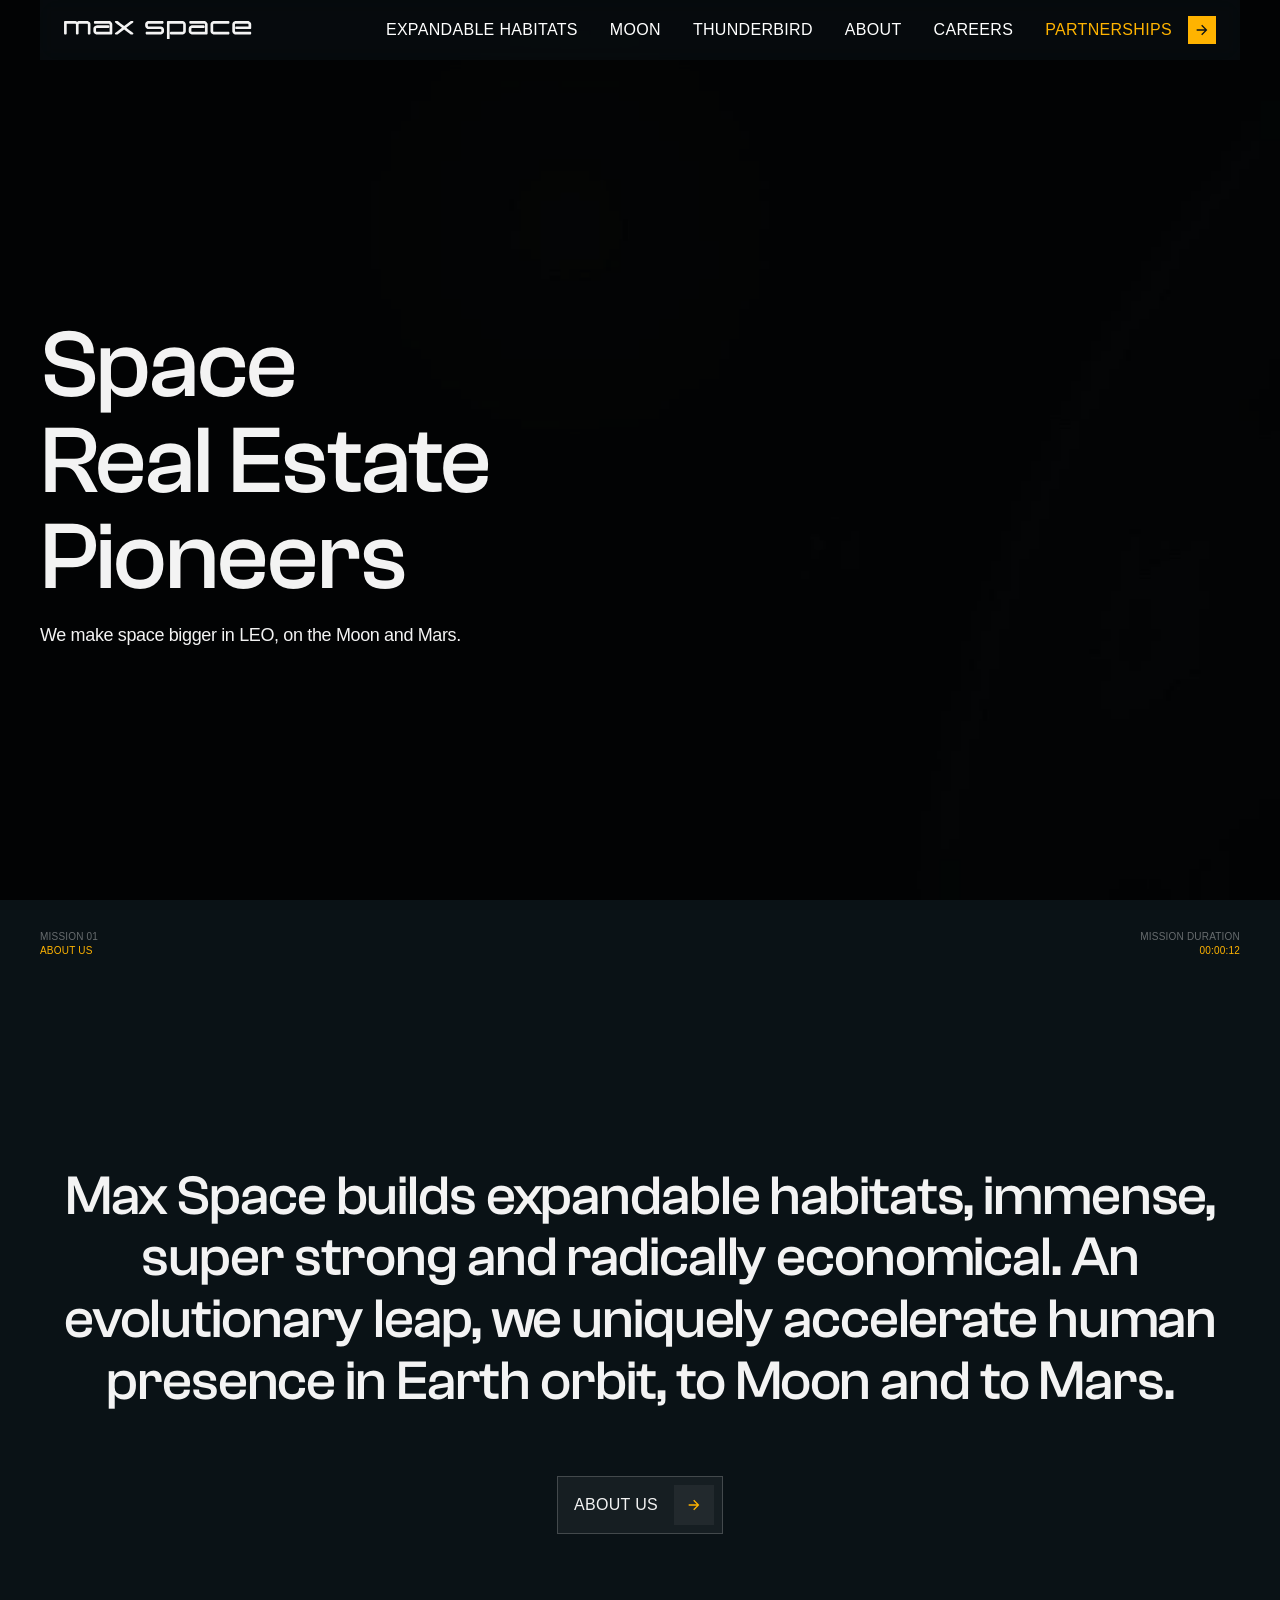
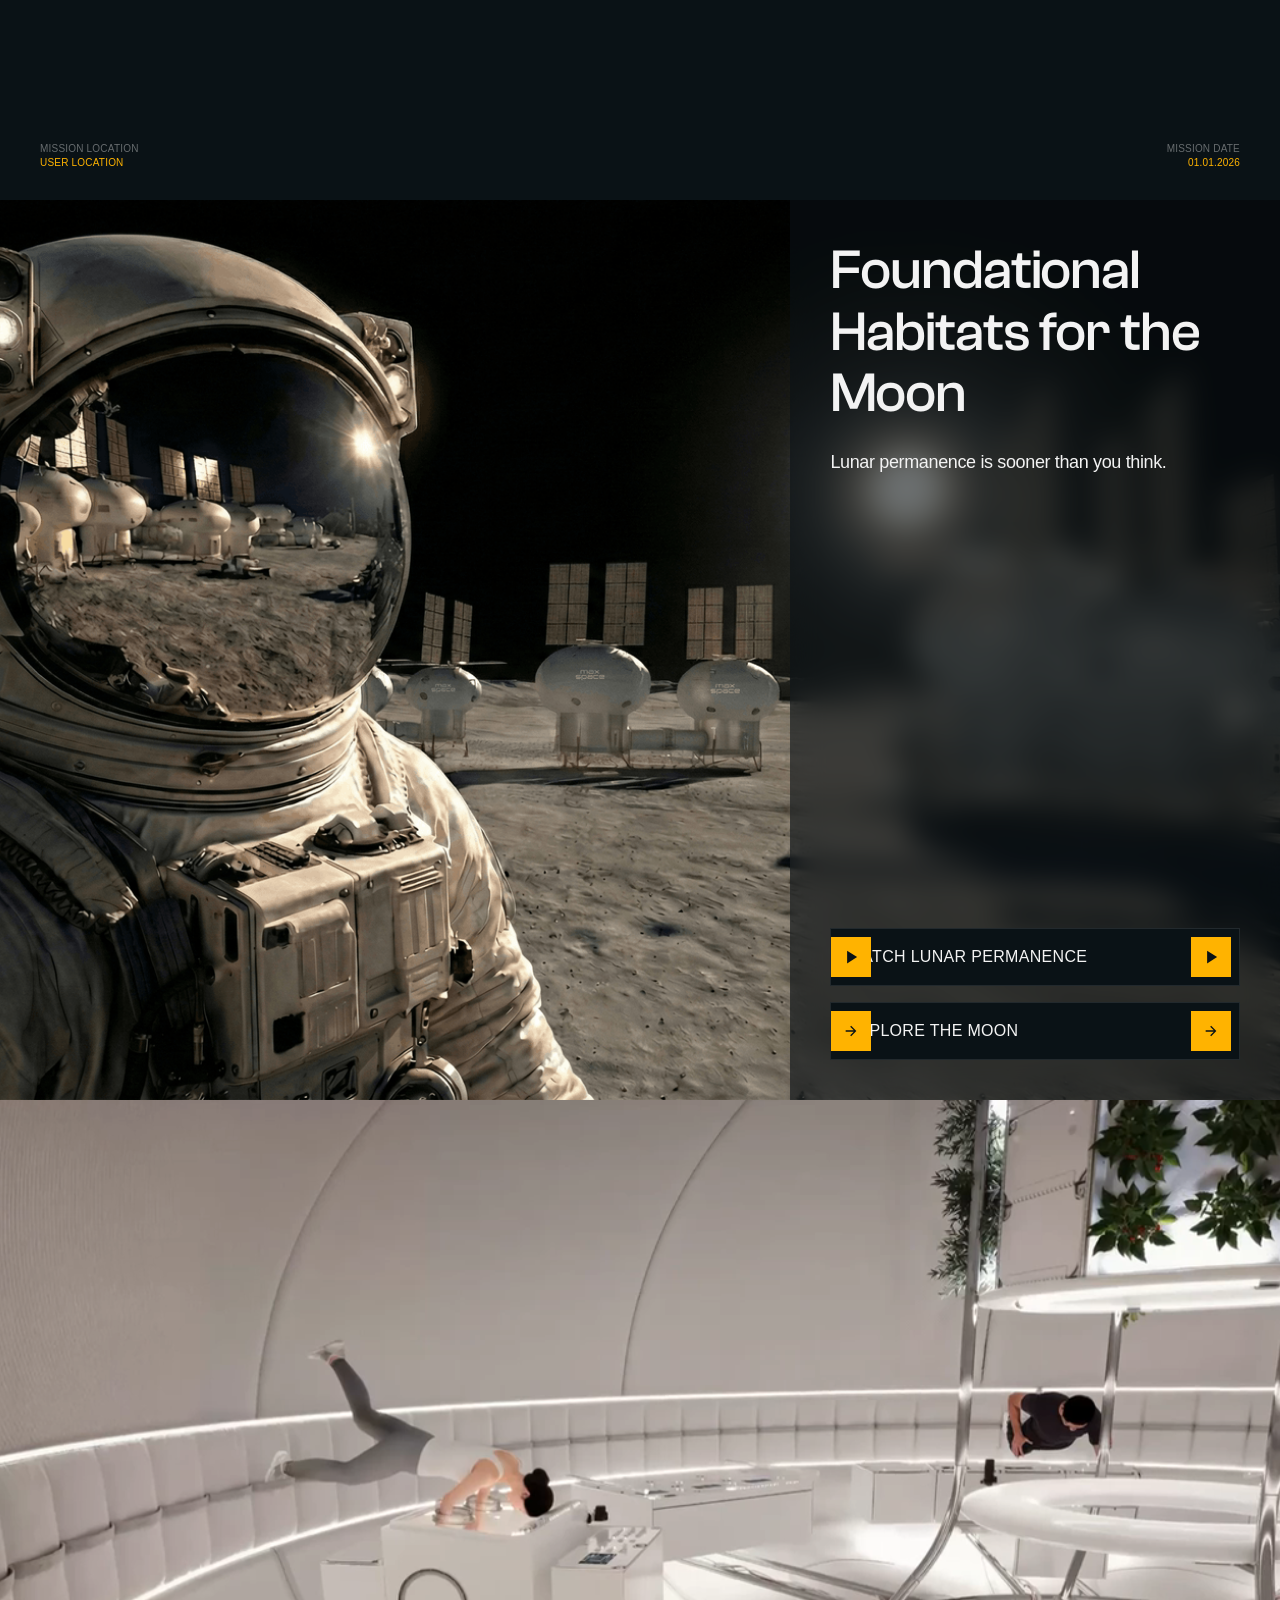
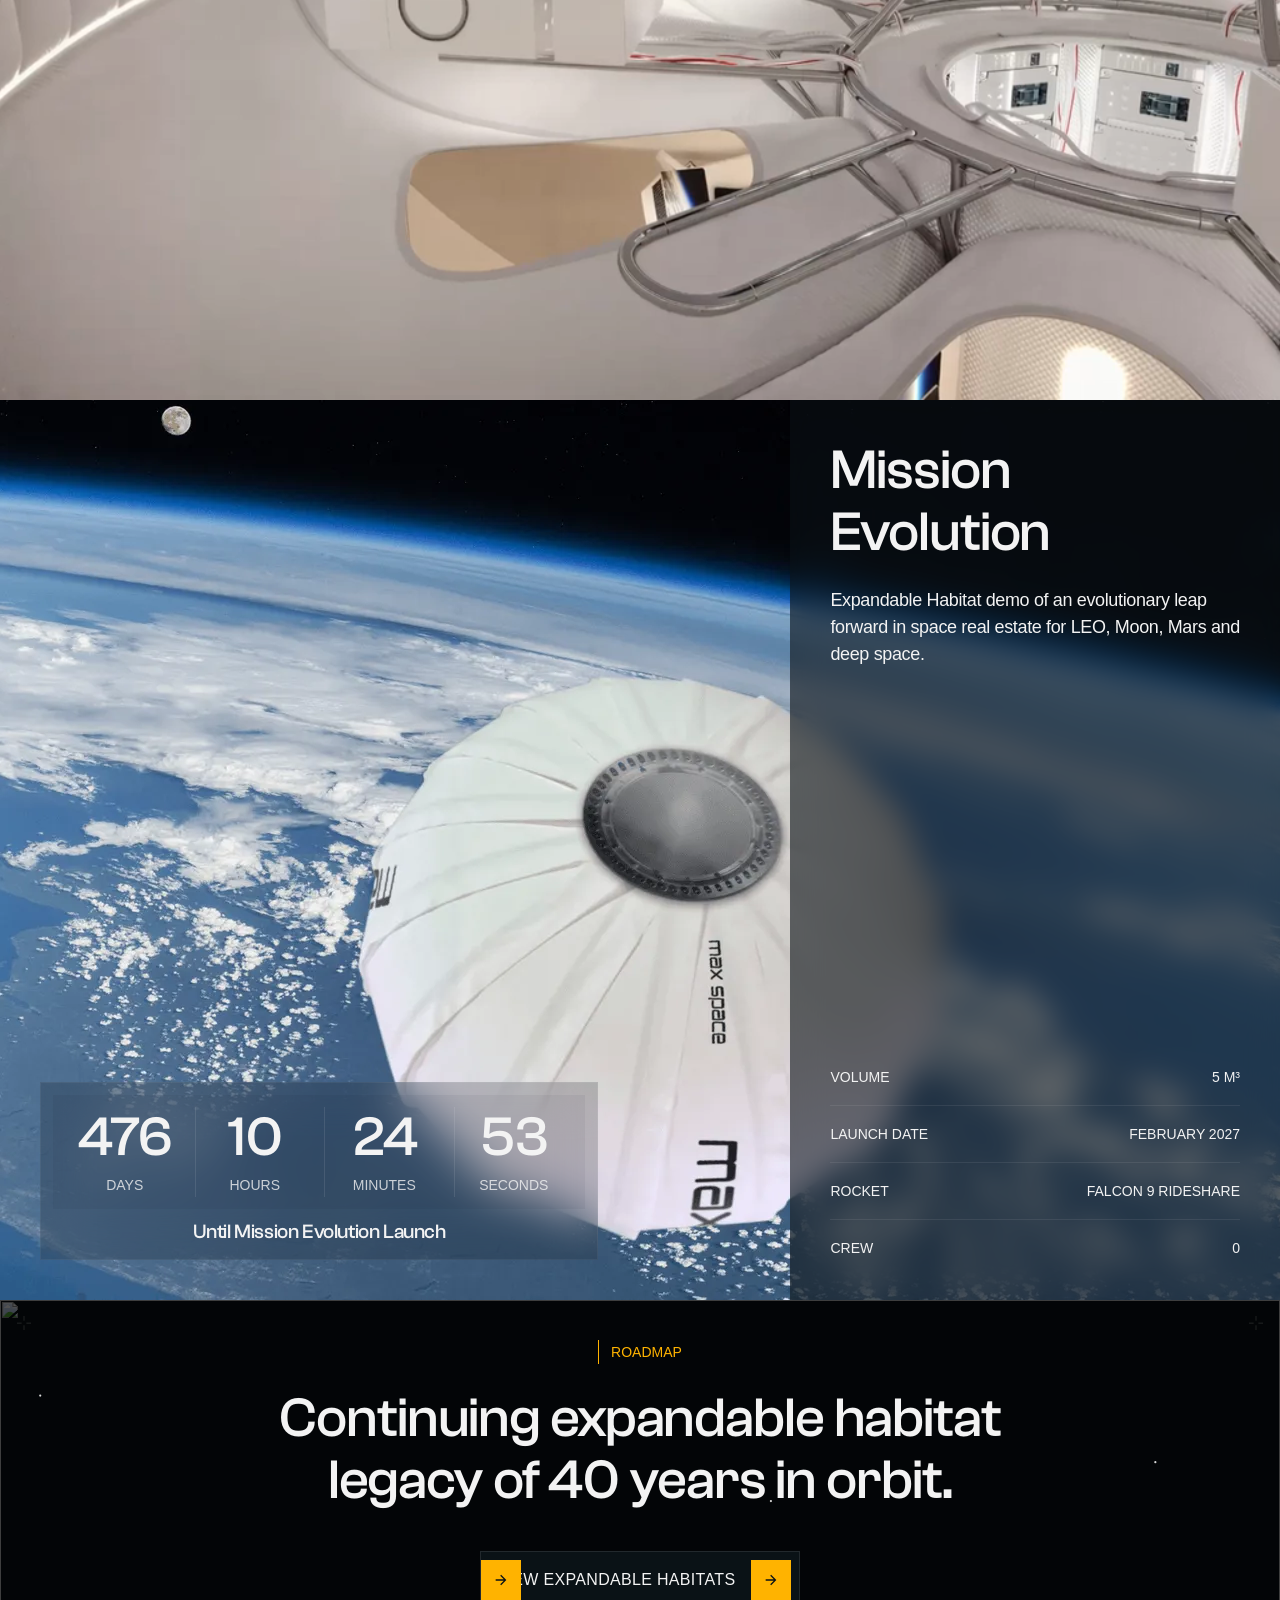
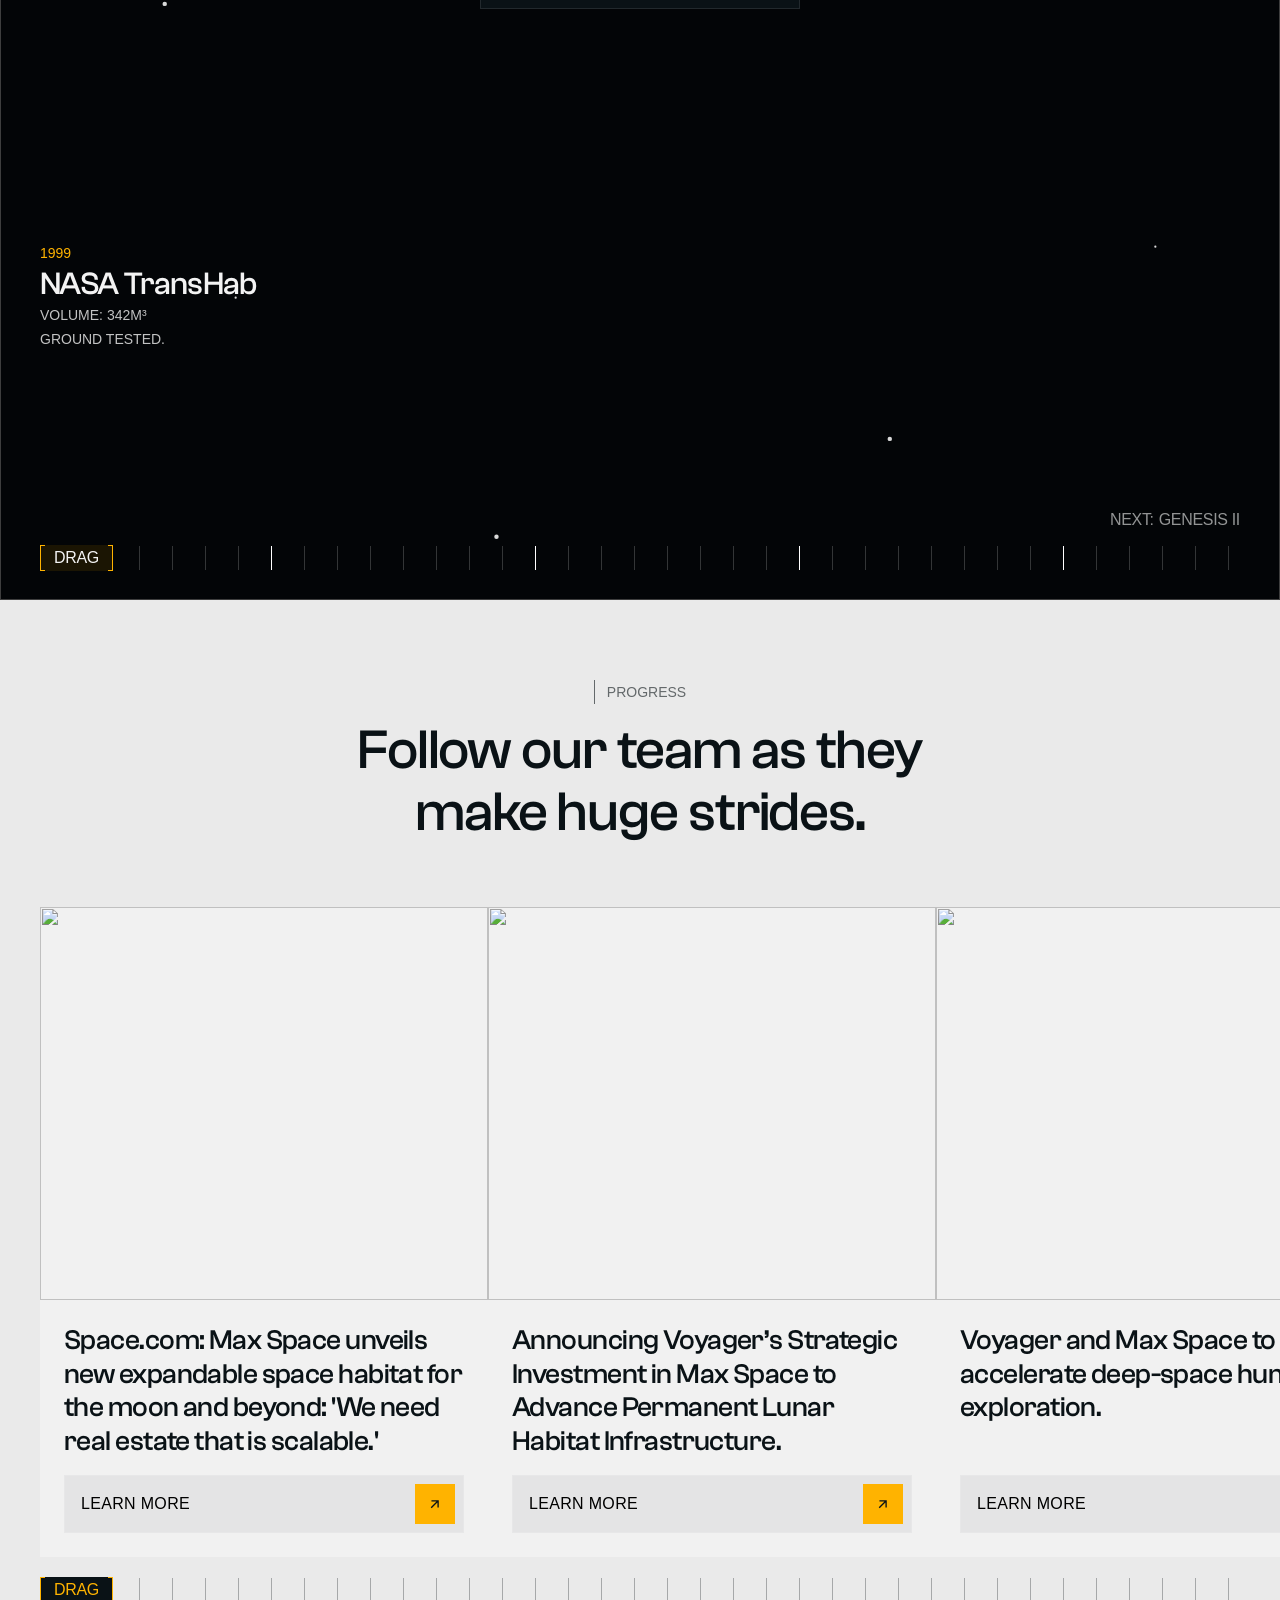
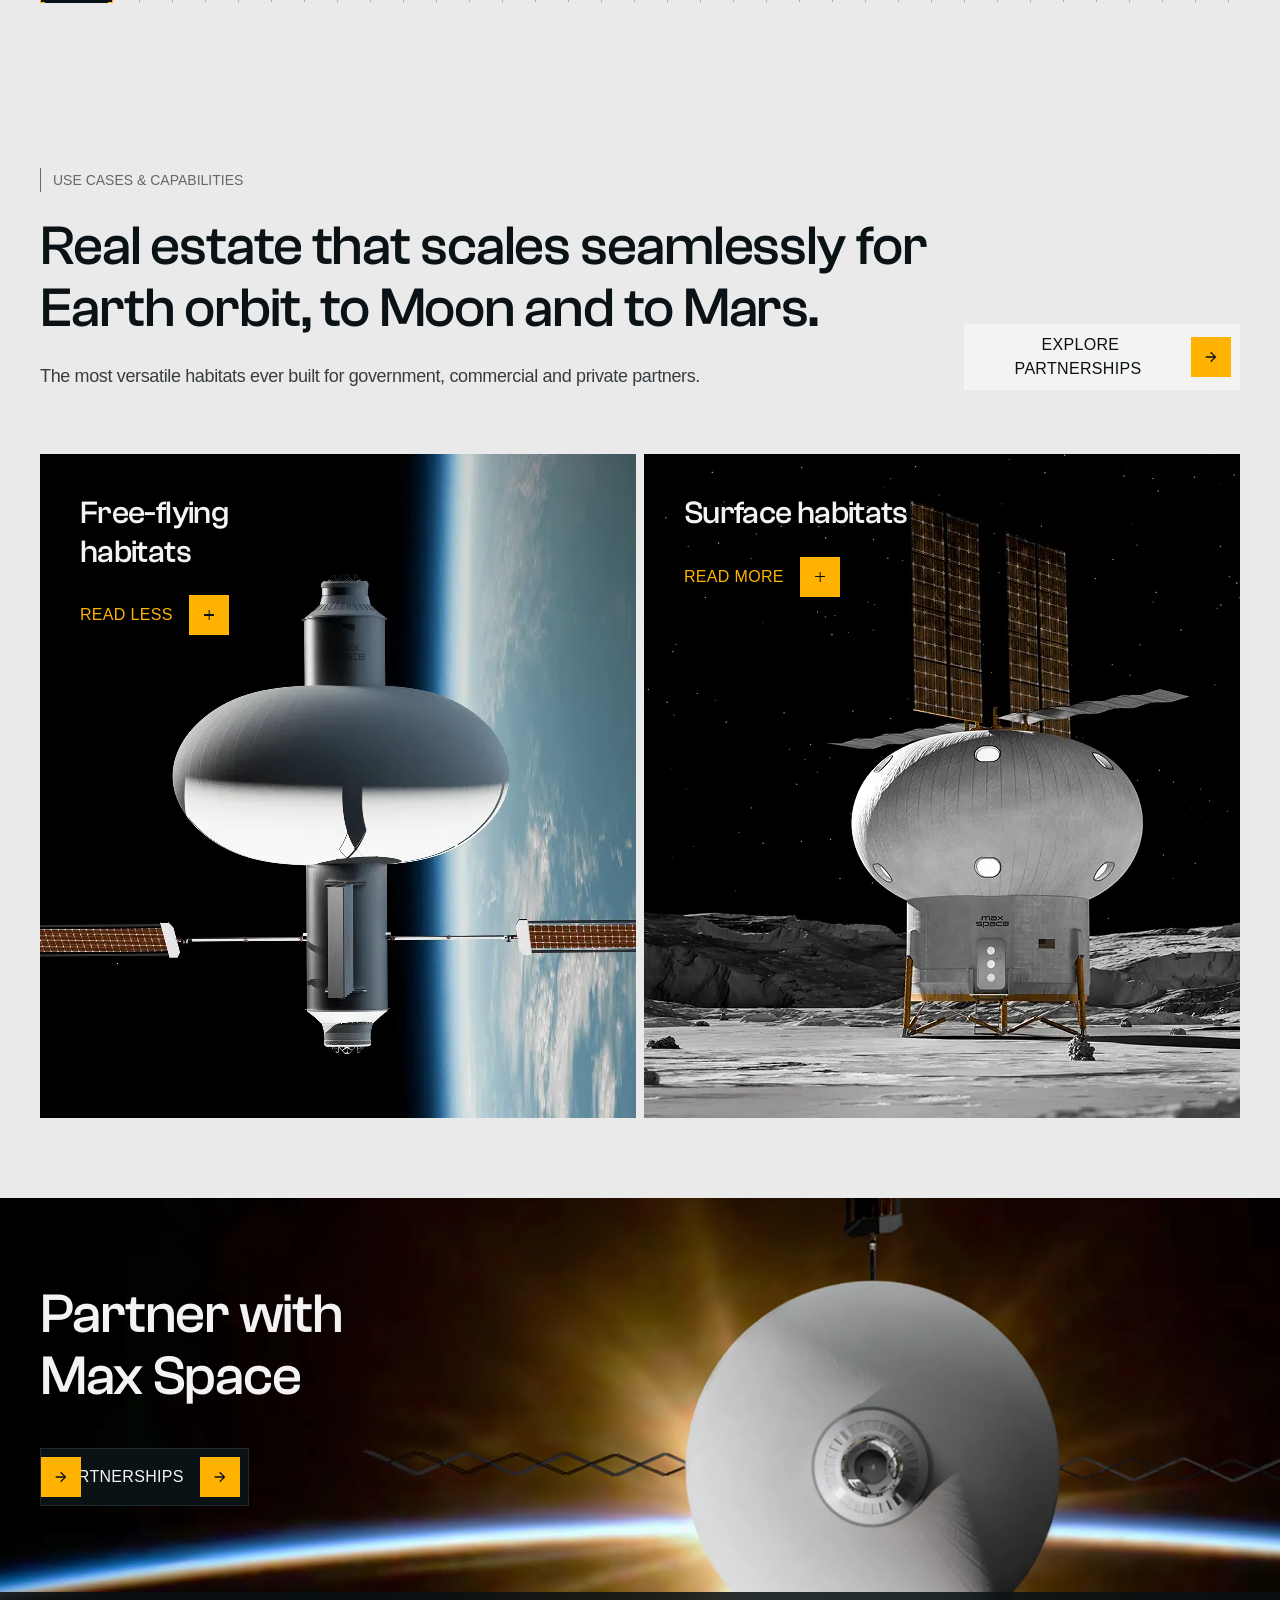
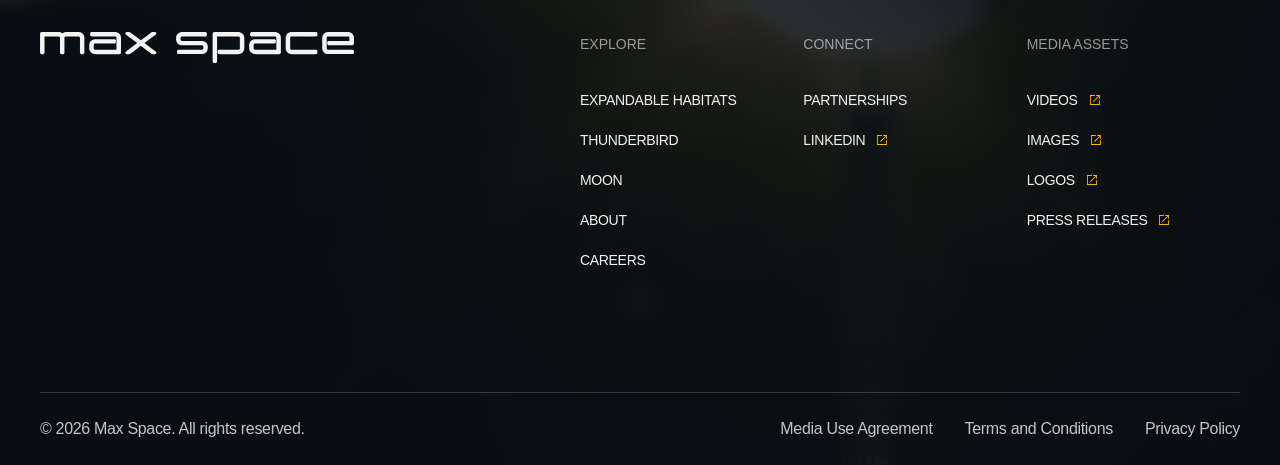
==== commit be103089: "Fix homepage progress cards" ====
--- a/index.html
+++ b/index.html
@@ -1147,12 +1147,12 @@
                 <div class="home-progress_list swiper w-dyn-list">
                   <div role="list" class="home-progress_list-wrapper swiper-wrapper w-dyn-items">
                     <div role="listitem" class="home-progress_item swiper-slide w-dyn-item">
-                      <div class="home-progress_item-thumbnail"><img src="/images/thunderbird.webp" loading="lazy" alt="" class="full-image w-dyn-bind-empty"></div>
-                      <div class="home-progress_item-body">
-                        <div class="heading-style-h4 w-dyn-bind-empty"></div>
+                      <div class="home-progress_item-thumbnail 8"><img src="https://cdn.prod.website-files.com/690e2e82b852461c3f2181c0/69e13c3be0bec5c1db2b157a_photo_2026-04-16_12-44-50.jpg" loading="lazy" alt="" sizes="100vw" srcset="https://cdn.prod.website-files.com/690e2e82b852461c3f2181c0/69e13c3be0bec5c1db2b157a_photo_2026-04-16_12-44-50-p-500.jpg 500w, https://cdn.prod.website-files.com/690e2e82b852461c3f2181c0/69e13c3be0bec5c1db2b157a_photo_2026-04-16_12-44-50-p-800.jpg 800w, https://cdn.prod.website-files.com/690e2e82b852461c3f2181c0/69e13c3be0bec5c1db2b157a_photo_2026-04-16_12-44-50.jpg 886w" class="full-image"></div>
+                      <div class="home-progress_item-body 8">
+                        <div class="heading-style-h4">Space.com: Max Space unveils new expandable space habitat for the moon and beyond: 'We need real estate that is scalable.'</div>
                         <div class="home-progress_item-button">
-                          <a data-w-id="c9a280dc-2959-9501-6661-b44703d7a097" href="#" class="button is-download w-inline-block">
-                            <div class="button-text w-dyn-bind-empty"></div>
+                          <a data-w-id="c9a280dc-2959-9501-6661-b44703d7a097" href="https://www.space.com/technology/max-space-unveils-new-expandable-space-habitat-for-the-moon-and-beyond-we-need-real-estate-that-is-scalable" target="_blank" class="button is-download w-inline-block">
+                            <div class="button-text">Learn More</div>
                             <div class="button-icon-wrapper is-1 is-primary">
                               <div class="button-icon is-download w-embed"><svg width="100%" height="100%" viewbox="0 0 16 16" fill="none" xmlns="http://www.w3.org/2000/svg">
                                   <path d="M10.7804 7.33131L7.20442 3.75531L8.14722 2.8125L13.3327 7.99798L8.14722 13.1834L7.20442 12.2406L10.7804 8.66465H2.66602V7.33131H10.7804Z" fill="currentColor"></path>
@@ -1167,9 +1167,153 @@
                         </div>
                       </div>
                     </div>
-                  </div>
-                  <div class="w-dyn-empty">
-                    <div>No items found.</div>
+                    <div role="listitem" class="home-progress_item swiper-slide w-dyn-item">
+                      <div class="home-progress_item-thumbnail 8"><img src="https://cdn.prod.website-files.com/690e2e82b852461c3f2181c0/69a99f5ee8b3142d18f4de1f_update%20pic%201.png" loading="lazy" alt="" sizes="100vw" srcset="https://cdn.prod.website-files.com/690e2e82b852461c3f2181c0/69a99f5ee8b3142d18f4de1f_update%20pic%201-p-500.png 500w, https://cdn.prod.website-files.com/690e2e82b852461c3f2181c0/69a99f5ee8b3142d18f4de1f_update%20pic%201-p-800.png 800w, https://cdn.prod.website-files.com/690e2e82b852461c3f2181c0/69a99f5ee8b3142d18f4de1f_update%20pic%201-p-1080.png 1080w, https://cdn.prod.website-files.com/690e2e82b852461c3f2181c0/69a99f5ee8b3142d18f4de1f_update%20pic%201.png 1536w" class="full-image"></div>
+                      <div class="home-progress_item-body 8">
+                        <div class="heading-style-h4">Announcing Voyager’s Strategic Investment in Max Space to Advance Permanent Lunar Habitat Infrastructure.</div>
+                        <div class="home-progress_item-button">
+                          <a data-w-id="c9a280dc-2959-9501-6661-b44703d7a097" href="https://www.dropbox.com/scl/fi/wl6zh2yl2wvbey2wu99bf/Voyager-Max-Space-Investment-Announcement-260309.pdf?rlkey=s8efrtf0709vftuxd2c5jh0ff&amp;st=4uxdmmd8&amp;dl=0" target="_blank" class="button is-download w-inline-block">
+                            <div class="button-text">Learn More</div>
+                            <div class="button-icon-wrapper is-1 is-primary">
+                              <div class="button-icon is-download w-embed"><svg width="100%" height="100%" viewbox="0 0 16 16" fill="none" xmlns="http://www.w3.org/2000/svg">
+                                  <path d="M10.7804 7.33131L7.20442 3.75531L8.14722 2.8125L13.3327 7.99798L8.14722 13.1834L7.20442 12.2406L10.7804 8.66465H2.66602V7.33131H10.7804Z" fill="currentColor"></path>
+                                </svg></div>
+                            </div>
+                            <div class="button-icon-wrapper is-2 is-primary">
+                              <div class="button-icon is-download w-embed"><svg width="100%" height="100%" viewbox="0 0 16 16" fill="none" xmlns="http://www.w3.org/2000/svg">
+                                  <path d="M10.7804 7.33131L7.20442 3.75531L8.14722 2.8125L13.3327 7.99798L8.14722 13.1834L7.20442 12.2406L10.7804 8.66465H2.66602V7.33131H10.7804Z" fill="currentColor"></path>
+                                </svg></div>
+                            </div>
+                          </a>
+                        </div>
+                      </div>
+                    </div>
+                    <div role="listitem" class="home-progress_item swiper-slide w-dyn-item">
+                      <div class="home-progress_item-thumbnail 8"><img src="https://cdn.prod.website-files.com/690e2e82b852461c3f2181c0/6984a2e6023637446401a18f_social%20lunar%20VT%20%232.png" loading="lazy" alt="" sizes="100vw" srcset="https://cdn.prod.website-files.com/690e2e82b852461c3f2181c0/6984a2e6023637446401a18f_social%20lunar%20VT%20%232-p-500.png 500w, https://cdn.prod.website-files.com/690e2e82b852461c3f2181c0/6984a2e6023637446401a18f_social%20lunar%20VT%20%232-p-800.png 800w, https://cdn.prod.website-files.com/690e2e82b852461c3f2181c0/6984a2e6023637446401a18f_social%20lunar%20VT%20%232.png 1080w" class="full-image"></div>
+                      <div class="home-progress_item-body 8">
+                        <div class="heading-style-h4">Voyager and Max Space to accelerate deep-space human exploration.</div>
+                        <div class="home-progress_item-button">
+                          <a data-w-id="c9a280dc-2959-9501-6661-b44703d7a097" href="https://www.businesswire.com/news/home/20260205214208/en/Voyager-and-Max-Space-to-Accelerate-Deep-Space-Human-Exploration" target="_blank" class="button is-download w-inline-block">
+                            <div class="button-text">Learn More</div>
+                            <div class="button-icon-wrapper is-1 is-primary">
+                              <div class="button-icon is-download w-embed"><svg width="100%" height="100%" viewbox="0 0 16 16" fill="none" xmlns="http://www.w3.org/2000/svg">
+                                  <path d="M10.7804 7.33131L7.20442 3.75531L8.14722 2.8125L13.3327 7.99798L8.14722 13.1834L7.20442 12.2406L10.7804 8.66465H2.66602V7.33131H10.7804Z" fill="currentColor"></path>
+                                </svg></div>
+                            </div>
+                            <div class="button-icon-wrapper is-2 is-primary">
+                              <div class="button-icon is-download w-embed"><svg width="100%" height="100%" viewbox="0 0 16 16" fill="none" xmlns="http://www.w3.org/2000/svg">
+                                  <path d="M10.7804 7.33131L7.20442 3.75531L8.14722 2.8125L13.3327 7.99798L8.14722 13.1834L7.20442 12.2406L10.7804 8.66465H2.66602V7.33131H10.7804Z" fill="currentColor"></path>
+                                </svg></div>
+                            </div>
+                          </a>
+                        </div>
+                      </div>
+                    </div>
+                    <div role="listitem" class="home-progress_item swiper-slide w-dyn-item">
+                      <div class="home-progress_item-thumbnail 8"><img src="/images/thunderbird.webp" loading="lazy" alt="" sizes="100vw" srcset="/images/thunderbird-p-500.webp 500w, /images/thunderbird-p-800.webp 800w, /images/thunderbird-p-1080.webp 1080w, /images/thunderbird.webp 1200w" class="full-image"></div>
+                      <div class="home-progress_item-body 8">
+                        <div class="heading-style-h4">Space News: Max Space unveils plans for commercial space station.</div>
+                        <div class="home-progress_item-button">
+                          <a data-w-id="c9a280dc-2959-9501-6661-b44703d7a097" href="https://spacenews.com/max-space-unveils-plans-for-commercial-space-station/" target="_blank" class="button is-download w-inline-block">
+                            <div class="button-text">Learn More</div>
+                            <div class="button-icon-wrapper is-1 is-primary">
+                              <div class="button-icon is-download w-embed"><svg width="100%" height="100%" viewbox="0 0 16 16" fill="none" xmlns="http://www.w3.org/2000/svg">
+                                  <path d="M10.7804 7.33131L7.20442 3.75531L8.14722 2.8125L13.3327 7.99798L8.14722 13.1834L7.20442 12.2406L10.7804 8.66465H2.66602V7.33131H10.7804Z" fill="currentColor"></path>
+                                </svg></div>
+                            </div>
+                            <div class="button-icon-wrapper is-2 is-primary">
+                              <div class="button-icon is-download w-embed"><svg width="100%" height="100%" viewbox="0 0 16 16" fill="none" xmlns="http://www.w3.org/2000/svg">
+                                  <path d="M10.7804 7.33131L7.20442 3.75531L8.14722 2.8125L13.3327 7.99798L8.14722 13.1834L7.20442 12.2406L10.7804 8.66465H2.66602V7.33131H10.7804Z" fill="currentColor"></path>
+                                </svg></div>
+                            </div>
+                          </a>
+                        </div>
+                      </div>
+                    </div>
+                    <div role="listitem" class="home-progress_item swiper-slide w-dyn-item">
+                      <div class="home-progress_item-thumbnail 8"><img src="https://cdn.prod.website-files.com/690e2e82b852461c3f2181c0/6961387742480ce52551aa75_6941d127dfcb94334593800e_Tab%20Pane%204-min.png" loading="lazy" alt="" class="full-image"></div>
+                      <div class="home-progress_item-body 8">
+                        <div class="heading-style-h4">Max Space Disrupts LEO, Moon and Mars Habitats with its Radically Unique Thunderbird Station.</div>
+                        <div class="home-progress_item-button">
+                          <a data-w-id="c9a280dc-2959-9501-6661-b44703d7a097" href="https://cdn.prod.website-files.com/690226e2c345fbfaa3d9b197/694a71f9cf17e04109f0b89a_Max%20Space%20Announces%20Thunderbird%20Station%20251217%20v2.pdf" target="_blank" class="button is-download w-inline-block">
+                            <div class="button-text">Download</div>
+                            <div class="button-icon-wrapper is-1 is-primary">
+                              <div class="button-icon is-download w-embed"><svg width="100%" height="100%" viewbox="0 0 16 16" fill="none" xmlns="http://www.w3.org/2000/svg">
+                                  <path d="M10.7804 7.33131L7.20442 3.75531L8.14722 2.8125L13.3327 7.99798L8.14722 13.1834L7.20442 12.2406L10.7804 8.66465H2.66602V7.33131H10.7804Z" fill="currentColor"></path>
+                                </svg></div>
+                            </div>
+                            <div class="button-icon-wrapper is-2 is-primary">
+                              <div class="button-icon is-download w-embed"><svg width="100%" height="100%" viewbox="0 0 16 16" fill="none" xmlns="http://www.w3.org/2000/svg">
+                                  <path d="M10.7804 7.33131L7.20442 3.75531L8.14722 2.8125L13.3327 7.99798L8.14722 13.1834L7.20442 12.2406L10.7804 8.66465H2.66602V7.33131H10.7804Z" fill="currentColor"></path>
+                                </svg></div>
+                            </div>
+                          </a>
+                        </div>
+                      </div>
+                    </div>
+                    <div role="listitem" class="home-progress_item swiper-slide w-dyn-item">
+                      <div class="home-progress_item-thumbnail 8"><img src="https://cdn.prod.website-files.com/690e2e82b852461c3f2181c0/6961350333b51449dd85e96f_692562f27511b7f3a2a0ecf6_Tab%20Pane%204-min.webp" loading="lazy" alt="" sizes="100vw" srcset="https://cdn.prod.website-files.com/690e2e82b852461c3f2181c0/6961350333b51449dd85e96f_692562f27511b7f3a2a0ecf6_Tab%20Pane%204-min-p-500.webp 500w, https://cdn.prod.website-files.com/690e2e82b852461c3f2181c0/6961350333b51449dd85e96f_692562f27511b7f3a2a0ecf6_Tab%20Pane%204-min-p-800.webp 800w, https://cdn.prod.website-files.com/690e2e82b852461c3f2181c0/6961350333b51449dd85e96f_692562f27511b7f3a2a0ecf6_Tab%20Pane%204-min.webp 896w" class="full-image"></div>
+                      <div class="home-progress_item-body 8">
+                        <div class="heading-style-h4">Astronaut Nicole Stott joins Max Space as lead astronaut as team grows with industry luminaries.</div>
+                        <div class="home-progress_item-button">
+                          <a data-w-id="c9a280dc-2959-9501-6661-b44703d7a097" href="https://www.linkedin.com/feed/update/urn:li:activity:7407827063702773760/" target="_blank" class="button is-download w-inline-block">
+                            <div class="button-text">Learn More</div>
+                            <div class="button-icon-wrapper is-1 is-primary">
+                              <div class="button-icon is-download w-embed"><svg width="100%" height="100%" viewbox="0 0 16 16" fill="none" xmlns="http://www.w3.org/2000/svg">
+                                  <path d="M10.7804 7.33131L7.20442 3.75531L8.14722 2.8125L13.3327 7.99798L8.14722 13.1834L7.20442 12.2406L10.7804 8.66465H2.66602V7.33131H10.7804Z" fill="currentColor"></path>
+                                </svg></div>
+                            </div>
+                            <div class="button-icon-wrapper is-2 is-primary">
+                              <div class="button-icon is-download w-embed"><svg width="100%" height="100%" viewbox="0 0 16 16" fill="none" xmlns="http://www.w3.org/2000/svg">
+                                  <path d="M10.7804 7.33131L7.20442 3.75531L8.14722 2.8125L13.3327 7.99798L8.14722 13.1834L7.20442 12.2406L10.7804 8.66465H2.66602V7.33131H10.7804Z" fill="currentColor"></path>
+                                </svg></div>
+                            </div>
+                          </a>
+                        </div>
+                      </div>
+                    </div>
+                    <div role="listitem" class="home-progress_item swiper-slide w-dyn-item">
+                      <div class="home-progress_item-thumbnail 8"><img src="https://cdn.prod.website-files.com/690e2e82b852461c3f2181c0/6961359e09ab3c58f8df02ec_69417bcf83bdc2bc04e51f6d_Tab%20Pane%204%20(4).webp" loading="lazy" alt="" sizes="100vw" srcset="https://cdn.prod.website-files.com/690e2e82b852461c3f2181c0/6961359e09ab3c58f8df02ec_69417bcf83bdc2bc04e51f6d_Tab%20Pane%204%20(4)-p-500.webp 500w, https://cdn.prod.website-files.com/690e2e82b852461c3f2181c0/6961359e09ab3c58f8df02ec_69417bcf83bdc2bc04e51f6d_Tab%20Pane%204%20(4)-p-800.webp 800w, https://cdn.prod.website-files.com/690e2e82b852461c3f2181c0/6961359e09ab3c58f8df02ec_69417bcf83bdc2bc04e51f6d_Tab%20Pane%204%20(4).webp 896w" class="full-image"></div>
+                      <div class="home-progress_item-body 8">
+                        <div class="heading-style-h4">Mission Evolution in-orbit demo launches early 2027. Ground tests complete. Flight unit in production.</div>
+                        <div class="home-progress_item-button">
+                          <a data-w-id="c9a280dc-2959-9501-6661-b44703d7a097" href="#" class="button is-download w-inline-block w-condition-invisible">
+                            <div class="button-text">Learn More</div>
+                            <div class="button-icon-wrapper is-1 is-primary">
+                              <div class="button-icon is-download w-embed"><svg width="100%" height="100%" viewbox="0 0 16 16" fill="none" xmlns="http://www.w3.org/2000/svg">
+                                  <path d="M10.7804 7.33131L7.20442 3.75531L8.14722 2.8125L13.3327 7.99798L8.14722 13.1834L7.20442 12.2406L10.7804 8.66465H2.66602V7.33131H10.7804Z" fill="currentColor"></path>
+                                </svg></div>
+                            </div>
+                            <div class="button-icon-wrapper is-2 is-primary">
+                              <div class="button-icon is-download w-embed"><svg width="100%" height="100%" viewbox="0 0 16 16" fill="none" xmlns="http://www.w3.org/2000/svg">
+                                  <path d="M10.7804 7.33131L7.20442 3.75531L8.14722 2.8125L13.3327 7.99798L8.14722 13.1834L7.20442 12.2406L10.7804 8.66465H2.66602V7.33131H10.7804Z" fill="currentColor"></path>
+                                </svg></div>
+                            </div>
+                          </a>
+                        </div>
+                      </div>
+                    </div>
+                    <div role="listitem" class="home-progress_item swiper-slide w-dyn-item">
+                      <div class="home-progress_item-thumbnail 8"><img src="https://cdn.prod.website-files.com/690e2e82b852461c3f2181c0/696135d977d7ee1dfecfc778_692562f23d796ca54eea7007_Tab%20Pane%204%20(1)-min.webp" loading="lazy" alt="" sizes="100vw" srcset="https://cdn.prod.website-files.com/690e2e82b852461c3f2181c0/696135d977d7ee1dfecfc778_692562f23d796ca54eea7007_Tab%20Pane%204%20(1)-min-p-500.webp 500w, https://cdn.prod.website-files.com/690e2e82b852461c3f2181c0/696135d977d7ee1dfecfc778_692562f23d796ca54eea7007_Tab%20Pane%204%20(1)-min-p-800.webp 800w, https://cdn.prod.website-files.com/690e2e82b852461c3f2181c0/696135d977d7ee1dfecfc778_692562f23d796ca54eea7007_Tab%20Pane%204%20(1)-min.webp 896w" class="full-image"></div>
+                      <div class="home-progress_item-body 8">
+                        <div class="heading-style-h4">Space Habitats Are Getting an Extreme Makeover. Wall Street Journal.</div>
+                        <div class="home-progress_item-button">
+                          <a data-w-id="c9a280dc-2959-9501-6661-b44703d7a097" href="https://www.wsj.com/tech/space-habitats-are-getting-an-extreme-makeover-254055a4" target="_blank" class="button is-download w-inline-block">
+                            <div class="button-text">Learn More</div>
+                            <div class="button-icon-wrapper is-1 is-primary">
+                              <div class="button-icon is-download w-embed"><svg width="100%" height="100%" viewbox="0 0 16 16" fill="none" xmlns="http://www.w3.org/2000/svg">
+                                  <path d="M10.7804 7.33131L7.20442 3.75531L8.14722 2.8125L13.3327 7.99798L8.14722 13.1834L7.20442 12.2406L10.7804 8.66465H2.66602V7.33131H10.7804Z" fill="currentColor"></path>
+                                </svg></div>
+                            </div>
+                            <div class="button-icon-wrapper is-2 is-primary">
+                              <div class="button-icon is-download w-embed"><svg width="100%" height="100%" viewbox="0 0 16 16" fill="none" xmlns="http://www.w3.org/2000/svg">
+                                  <path d="M10.7804 7.33131L7.20442 3.75531L8.14722 2.8125L13.3327 7.99798L8.14722 13.1834L7.20442 12.2406L10.7804 8.66465H2.66602V7.33131H10.7804Z" fill="currentColor"></path>
+                                </svg></div>
+                            </div>
+                          </a>
+                        </div>
+                      </div>
+                    </div>
                   </div>
                 </div>
                 <div class="drag-pagination-wrapper">
@@ -2031,4 +2175,4 @@
 </script>
  -->
 </body>
-</html>+</html>
